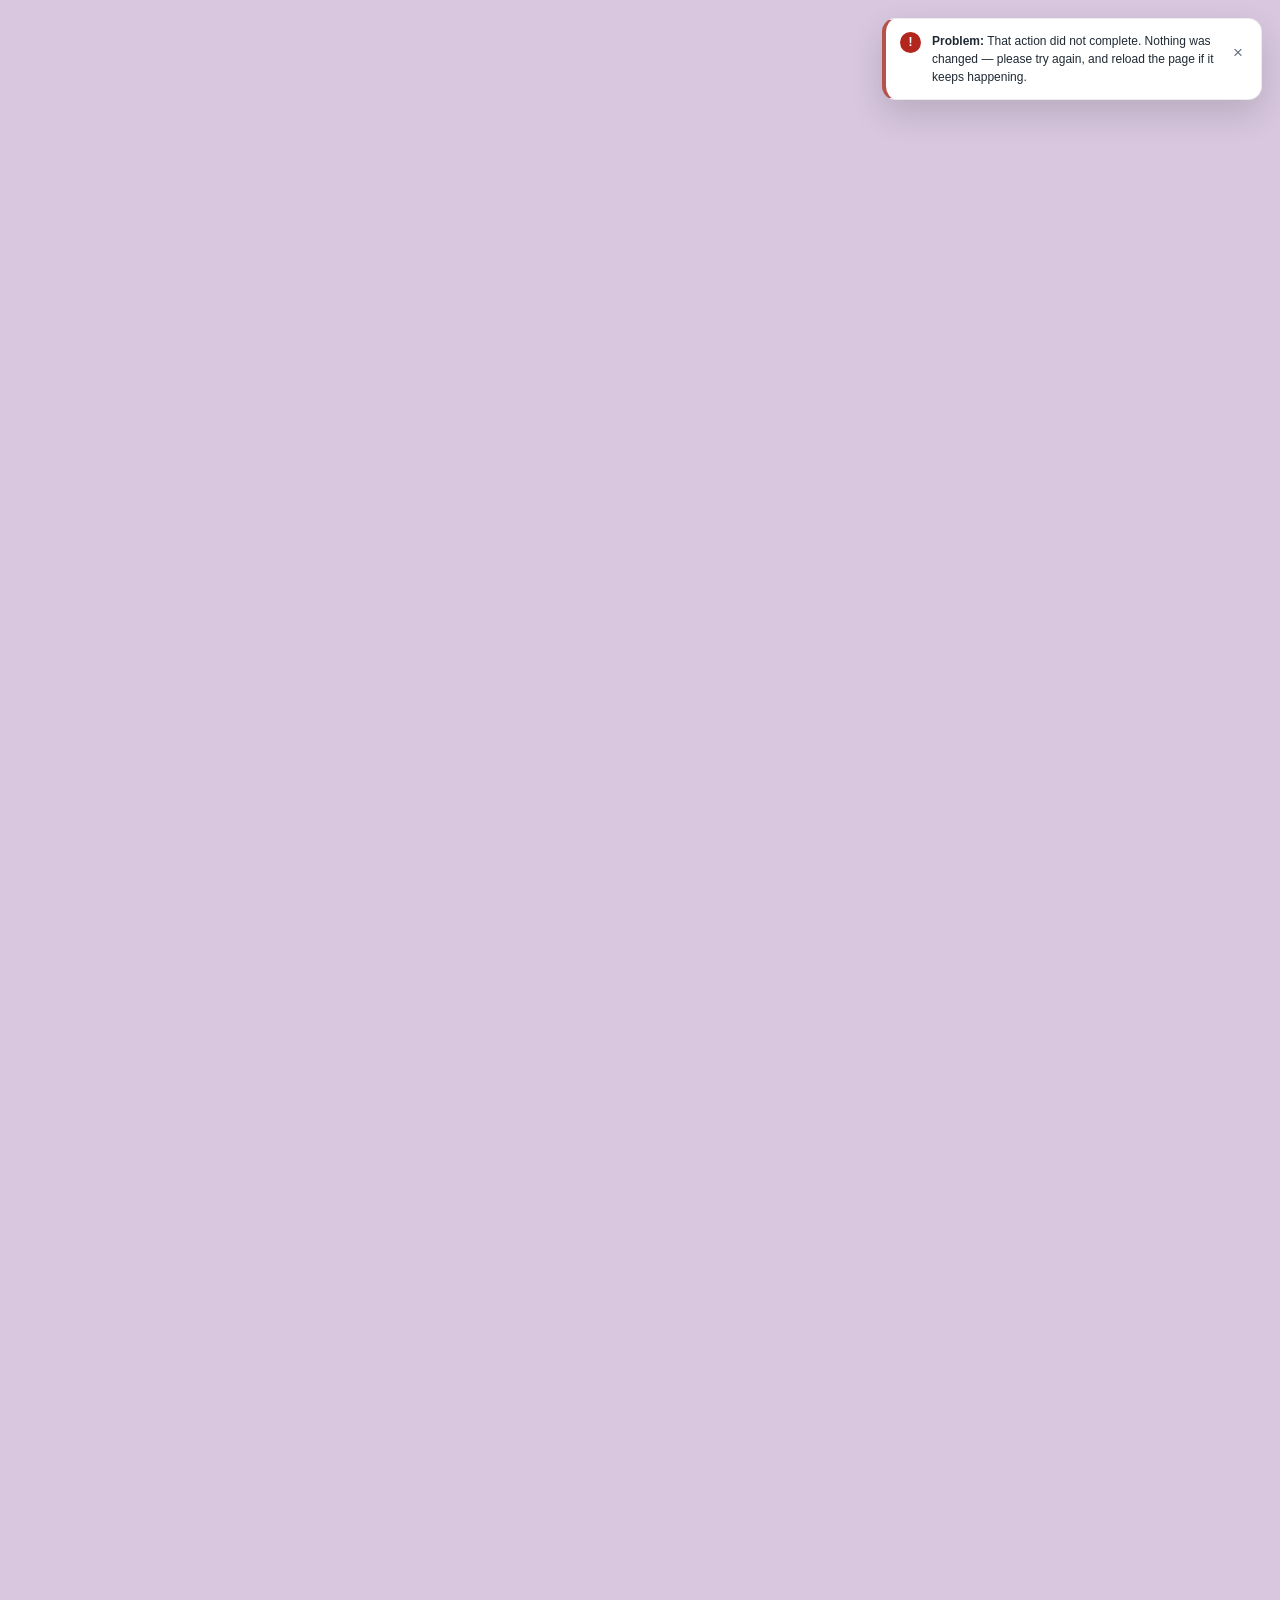
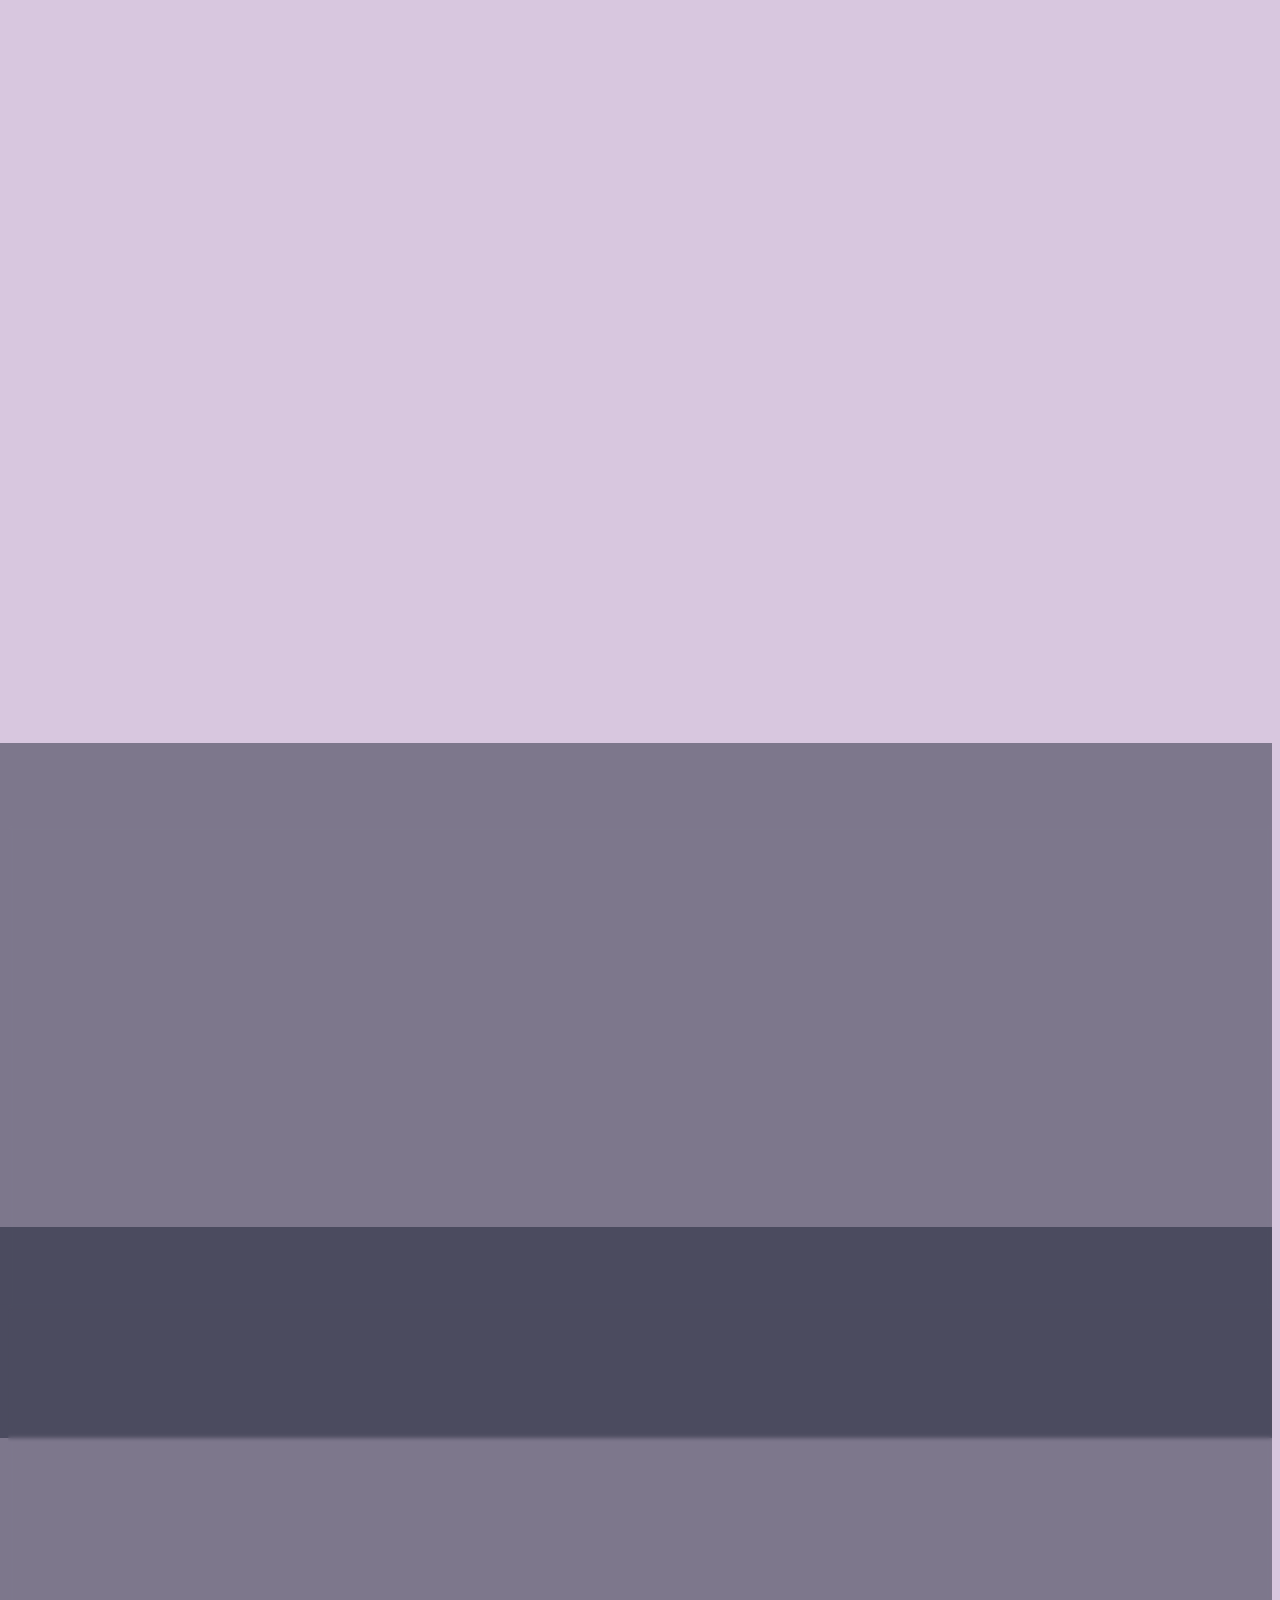
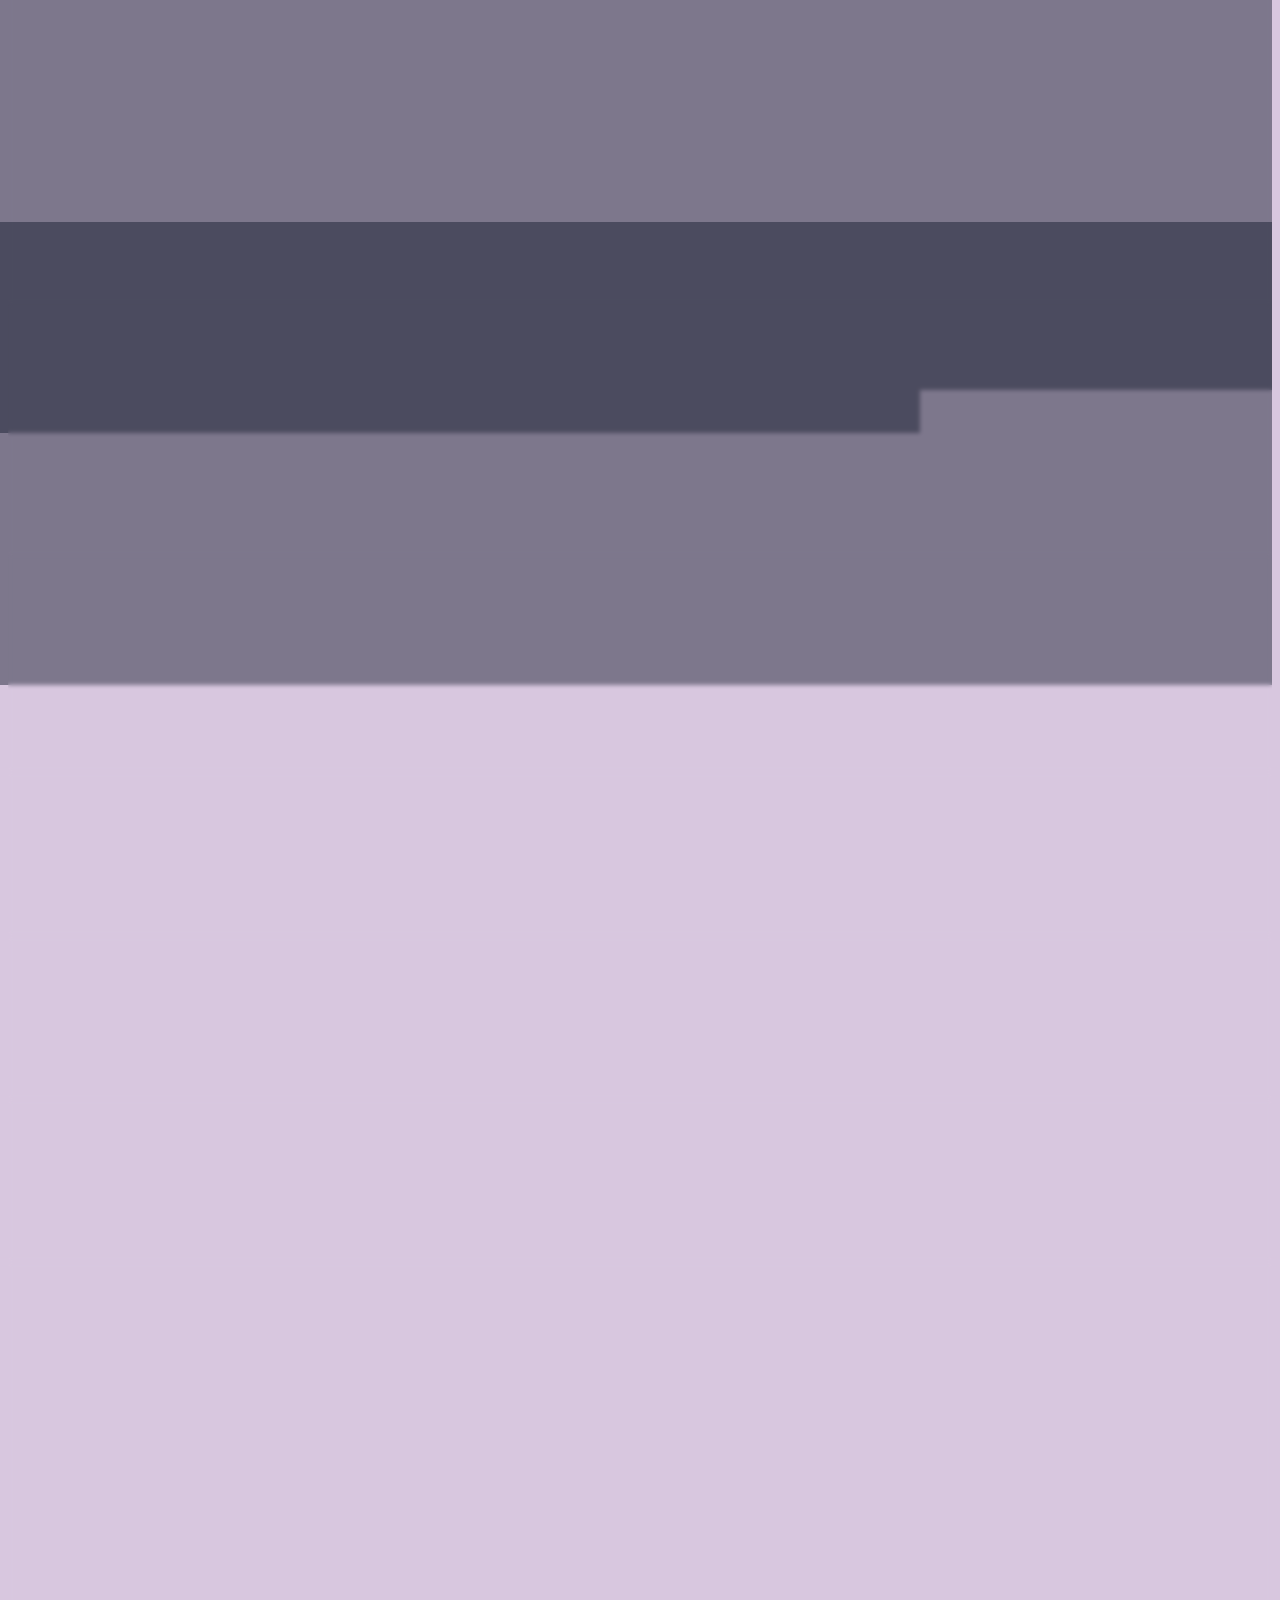
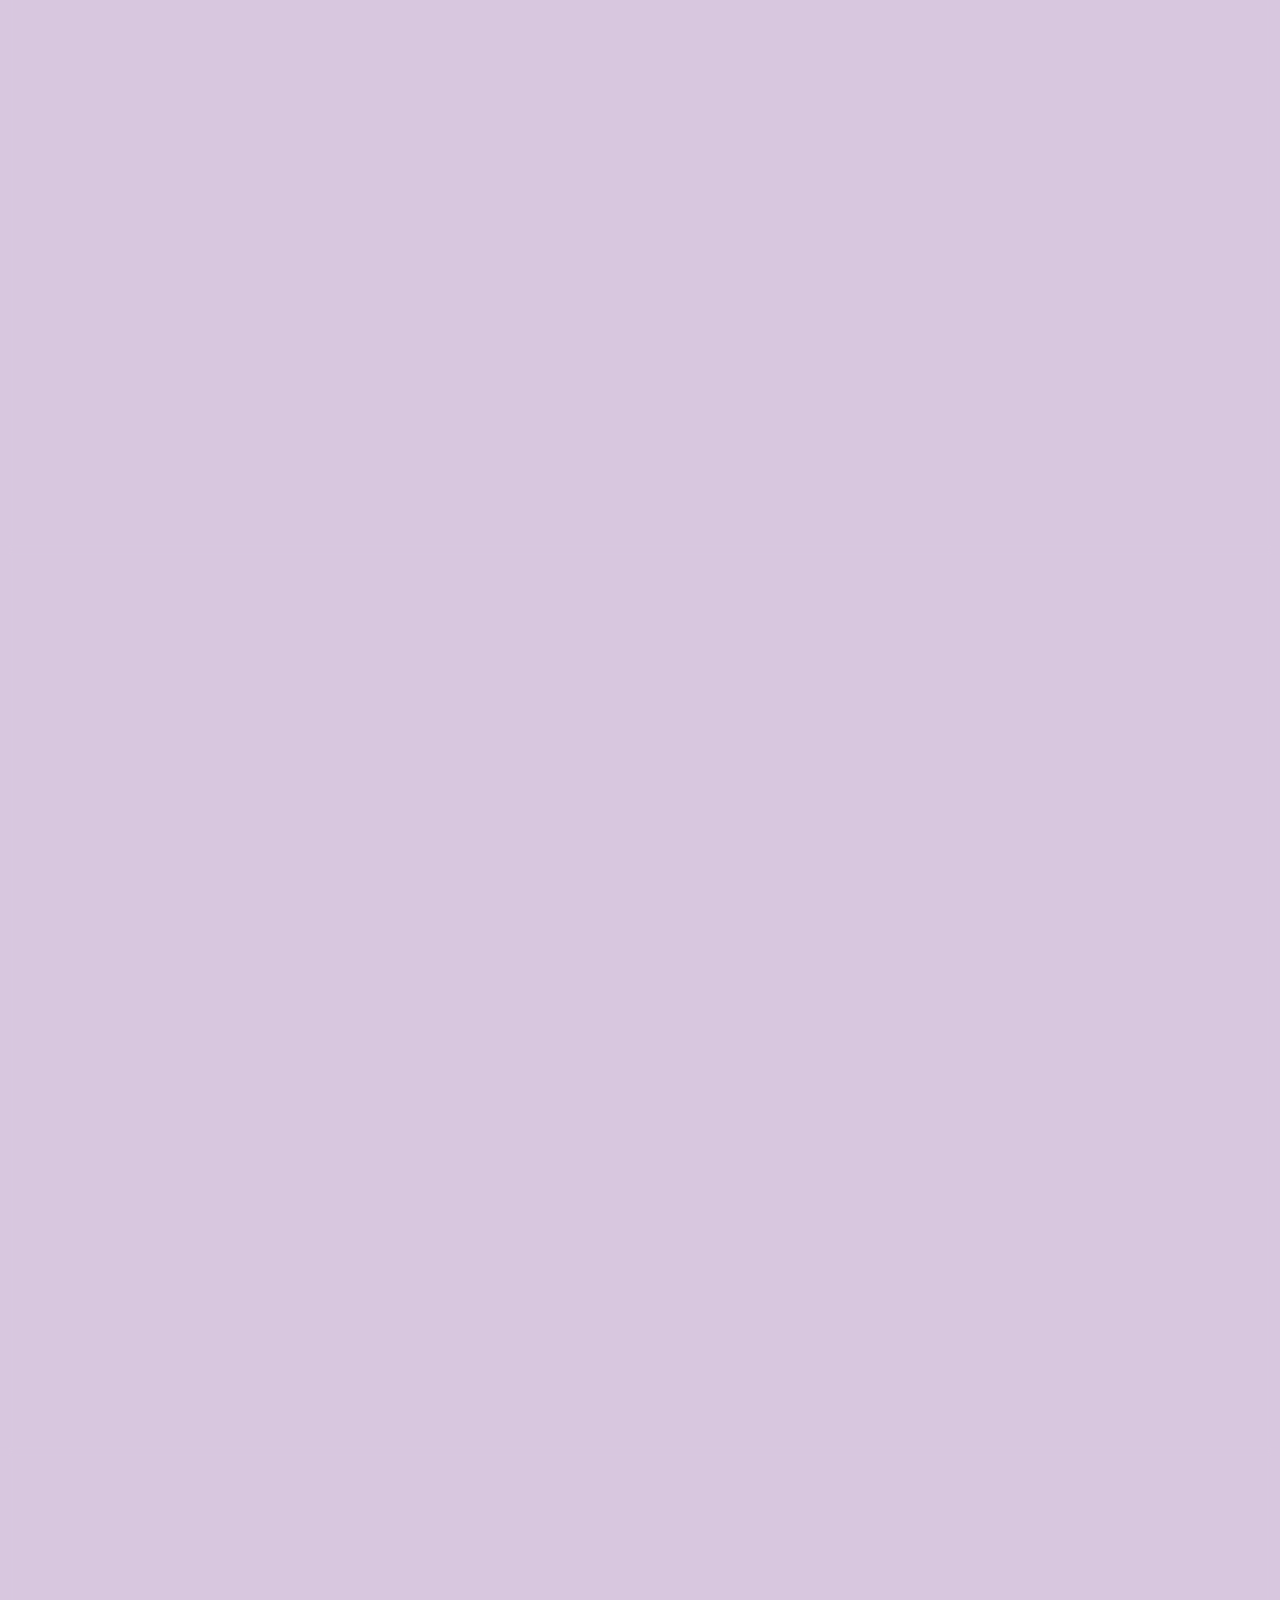
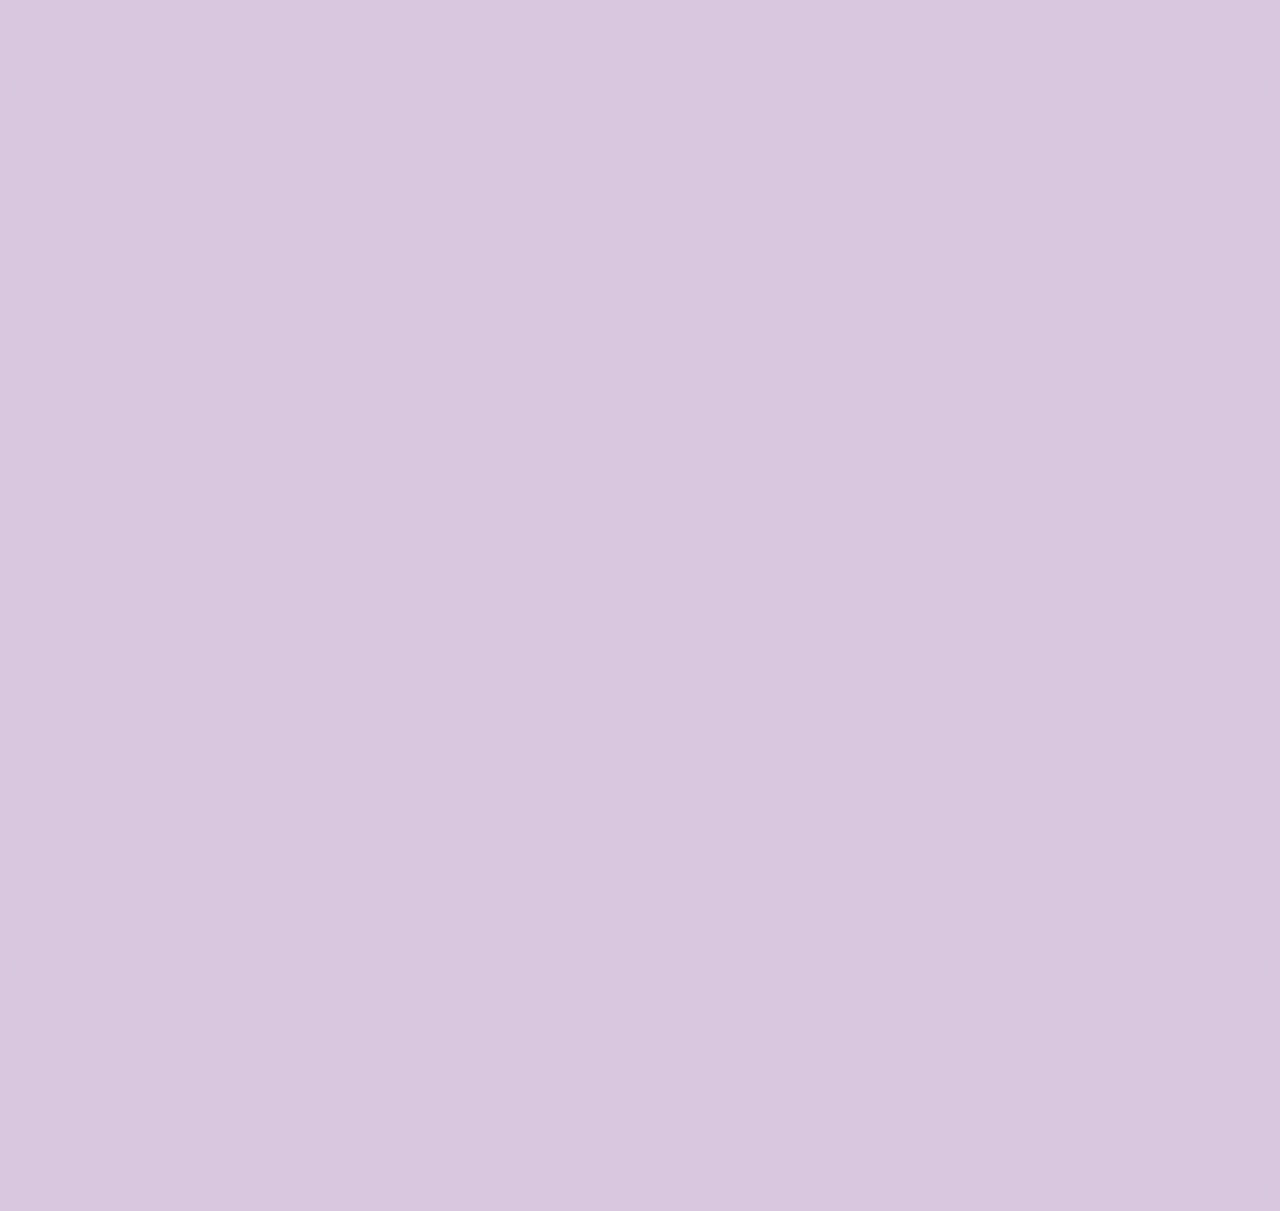
==== html/admin.html @ a7729c14 "Redesign admin dashboard with live monitoring; move Supabase to real tables - Admin dashboard: hero," ====
<!DOCTYPE html>
<html lang="en">
<head>
    <meta charset="utf-8" />
    <meta name="viewport" content="width=device-width,initial-scale=1" />
    <title>Online Examination</title>
    <link rel="stylesheet" href="../css/style.css">
    <link rel="stylesheet" href="../css/shared-ui.css?v=20261118-keep-search"><link rel="stylesheet" href="../css/responsive-shell.css?v=20261118-4"><link rel="stylesheet" href="../css/prompts.css?v=20261119-1"><link rel="stylesheet" href="../css/table-toolbar.css?v=20261118-4"><link rel="stylesheet" href="../css/profile-popup.css?v=20261118-3"><link rel="stylesheet" href="../css/profile-oversight.css?v=20261118-2">
    <link rel="stylesheet" href="../css/admin-modern.css?v=20261119-mon"><link rel="stylesheet" href="../css/coordinator-dashboard.css?v=20261119-admin"><link rel="stylesheet" href="../css/admin-dashboard.css?v=20261119-7">
    <link rel="stylesheet" href="../css/admin-workspaces.css">
    <link rel="stylesheet" href="../css/system-management.css?v=20260902-announcement-menu-right">
    <link rel="stylesheet" href="../css/curriculum-management.css?v=20260920-unified">
    <link rel="stylesheet" href="../css/role-dashboard.css">
    <link rel="stylesheet" href="../css/governance.css">
    <link rel="stylesheet" href="../css/management-menus.css">
    <script src="../js/storage.js"></script>
    <script src="../js/weekly-learning.js"></script>
    <script src="../js/demo-data.js"></script>
    <script src="../js/section-service.js"></script>
    <script src="../js/grading.js"></script>
    <script src="../js/student-profile.js"></script><script src="../js/role-profile.js?v=20261118-overview-2"></script>
    <script src="../js/faculty-profile.js"></script>
    <script src="../js/audit-service.js"></script>
    <script src="../js/permission-service.js"></script>
    <script src="../js/approval-service.js"></script>
    <script src="../js/academic-workflow-service.js"></script>
    <script src="../js/admin-table-tools.js?v=20261118-export2"></script><script src="../js/admin-monitoring.js?v=20261119-7"></script><script src="../js/admin-dashboard.js?v=20261119-7"></script>
<script src="../js/auth.js"></script>
    <script src="../js/ui.js?v=20261118-rail"></script>
    <script src="../js/system-management.js"></script>
    <script src="../js/admin-workspaces.js"></script>
    <script src="../js/admin-governance.js"></script>
</head>

<body data-role="admin">
  <!-- TOP BAR -->
  <div class="topbar">
    <div class="topbar-left">
      <img src="../assets/logo.PNG" alt="NEU Logo" class="logo" />
      <div class="page-title" id="pageTitle">NEW ERA UNIVERSITY</div>
    </div>
    <div class="topbar-right" id="topbarRight"></div>
  </div>

  <div id="dashboardSection" class="panel ad-page">
    <header class="dashboard-overview-head cd-hero ad-hero" id="adminHero">
      <div><p class="dashboard-eyebrow" id="adminHeroDate">Administration</p><h2>Welcome back, Administrator</h2><p id="adminHeroCopy">Accounts, academic periods and system health in one place.</p></div>
      <div class="cd-hero-stats" id="adminHeroStats"></div>
    </header>
    <div class="cd-layout ad-layout">
      <div class="cd-main">
        <section class="cd-card dashboard-monitoring ad-monitor" aria-labelledby="monitoringTitle">
          <header class="cd-card-head"><div><h2 id="monitoringTitle">Live monitoring</h2><p>Render server, Supabase and this site · updates every 2 s · <span class="ad-updated">Updated <b id="statusChecked">—</b></span></p><span id="siteStatusSummary" class="sr-only" aria-live="polite"></span></div><div class="monitoring-actions"><span class="monitoring-live" id="monitoringState"><i aria-hidden="true"></i><span>Live</span></span><button type="button" class="monitor-control start" id="monitorStart" onclick="startMonitoring()" title="Start monitoring"><span aria-hidden="true">▶</span> Start</button><button type="button" class="monitor-control restart" id="monitorRestart" onclick="restartMonitoring()" title="Restart monitoring"><span aria-hidden="true">↻</span> Restart</button><button type="button" class="monitor-control stop" id="monitorStop" onclick="stopMonitoring()" title="Stop monitoring"><span aria-hidden="true">■</span> Stop</button></div></header>
          <div class="monitoring-grid ad-services">
          <article class="monitor-card ad-service server-card" id="serverCard" data-tone="ok">
            <div class="ad-service-top"><span class="ad-service-icon" aria-hidden="true"><svg viewBox="0 0 24 24"><path d="M4 4h16a1 1 0 0 1 1 1v5a1 1 0 0 1-1 1H4a1 1 0 0 1-1-1V5a1 1 0 0 1 1-1Zm1 2v3h14V6H5Zm-1 7h16a1 1 0 0 1 1 1v5a1 1 0 0 1-1 1H4a1 1 0 0 1-1-1v-5a1 1 0 0 1 1-1Zm1 2v3h14v-3H5Zm2-7.5h2v1H7v-1Zm0 9h2v1H7v-1Z"/></svg></span><span class="ad-service-name">Render server</span><i class="ad-dot" aria-hidden="true"></i></div>
            <strong class="ad-service-value" id="metricServer">—</strong>
            <p class="monitor-where" id="serverWhere">Connecting…</p>
            <div class="monitor-chart server-chart" aria-hidden="true"><svg viewBox="0 0 300 80" preserveAspectRatio="none" id="serverChart"><path id="serverArea" d=""/><path id="serverLine" d=""/></svg></div>
            <footer><span id="serverMemory">—</span><span id="serverUptime">—</span></footer>
          </article>
          <article class="monitor-card ad-service supabase-card" id="supabaseCard" data-tone="ok">
            <div class="ad-service-top"><span class="ad-service-icon" aria-hidden="true"><svg viewBox="0 0 24 24"><path d="M12 3c4.4 0 8 1.3 8 3s-3.6 3-8 3-8-1.3-8-3 3.6-3 8-3ZM4 9.3c1.8 1.2 4.8 1.7 8 1.7s6.2-.5 8-1.7V13c0 1.7-3.6 3-8 3s-8-1.3-8-3V9.3Zm0 7c1.8 1.2 4.8 1.7 8 1.7s6.2-.5 8-1.7V18c0 1.7-3.6 3-8 3s-8-1.3-8-3v-1.7Z"/></svg></span><span class="ad-service-name">Supabase</span><i class="ad-dot" aria-hidden="true"></i></div>
            <strong class="ad-service-value" id="metricSupabase">—</strong>
            <p class="monitor-where" id="supabaseWhere">Connecting…</p>
            <div class="monitor-chart supabase-chart" aria-hidden="true"><svg viewBox="0 0 300 80" preserveAspectRatio="none" id="supabaseChart"><path id="supabaseArea" d=""/><path id="supabaseLine" d=""/></svg></div>
            <footer><span id="supabaseSync">—</span><span id="supabaseQueue">—</span></footer>
          </article>
          <article class="monitor-card ad-service site-card" id="siteCard" data-tone="ok">
            <div class="ad-service-top"><span class="ad-service-icon" aria-hidden="true"><svg viewBox="0 0 24 24"><path d="M12 18.5 15 15a4.2 4.2 0 0 0-6 0l3 3.5Zm-6-7 1.8 1.8a6 6 0 0 1 8.4 0l1.8-1.8a8.5 8.5 0 0 0-12 0ZM2.5 8l1.8 1.8a11 11 0 0 1 15.4 0L21.5 8a13.5 13.5 0 0 0-19 0Z"/></svg></span><span class="ad-service-name">Site</span><i class="ad-dot" aria-hidden="true"></i></div>
            <strong class="ad-service-value" id="metricSite">—</strong>
            <p class="monitor-where" id="siteWhere">Connecting…</p>
            <div class="monitor-chart site-chart" aria-hidden="true"><svg viewBox="0 0 300 80" preserveAspectRatio="none" id="siteChart"><path id="siteArea" d=""/><path id="siteLine" d=""/></svg></div>
            <footer><span id="siteTraffic">—</span><span id="siteErrors">—</span></footer>
          </article>
          </div>
        </section>
        <div class="ad-charts" id="adminCharts"></div>
        <section class="cd-card ad-nav" aria-labelledby="adminNavTitle">
          <header class="cd-card-head"><div><h2 id="adminNavTitle">Quick navigation</h2><p>Open any administration workspace</p></div></header>
        <div class="dashboard-card-toolbar">
          <div class="dashboard-view-switch" role="group" aria-label="Dashboard card view">
            <button type="button" class="dashboard-view-btn active" data-view="grid" onclick="setDashboardView('grid')" aria-label="Grid view" title="Grid view" aria-pressed="true"><svg viewBox="0 0 24 24" aria-hidden="true"><path d="M4 4h6v6H4V4Zm10 0h6v6h-6V4ZM4 14h6v6H4v-6Zm10 0h6v6h-6v-6Z"/></svg></button>
            <button type="button" class="dashboard-view-btn" data-view="list" onclick="setDashboardView('list')" aria-label="List view" title="List view" aria-pressed="false"><svg viewBox="0 0 24 24" aria-hidden="true"><path d="M4 5h3v3H4V5Zm5 0h11v3H9V5ZM4 10.5h3v3H4v-3Zm5 0h11v3H9v-3ZM4 16h3v3H4v-3Zm5 0h11v3H9v-3Z"/></svg></button>
          </div>
        </div>
        <div class="card-grid">
          <div class="dashboard-card-separator" role="separator" aria-label="School management" style="order:20"><span>School management</span></div>
          <div class="card blue admin-dashboard-link" role="link" tabindex="0" onclick="openAdminCard(event,'facultySection')" onkeydown="activateAdminCard(event,'facultySection')" aria-label="Open Faculty Management" style="order:22">
            <div class="card-top"><div class="card-icon">👤</div><div class="card-count" id="countFaculty">0</div></div>
            <div class="card-bottom blue"><div class="card-copy"><div class="card-label">Faculty</div><div class="card-note">Accounts and teaching records</div></div><button class="plus-circle" onclick="event.stopPropagation();openFacultyModal()" aria-label="Add faculty" title="Add faculty">＋</button></div>
          </div>
          <div class="card beige admin-dashboard-link" role="link" tabindex="0" onclick="openAdminCard(event,'studentSection')" onkeydown="activateAdminCard(event,'studentSection')" aria-label="Open Student Management" style="order:23">
            <div class="card-top"><div class="card-icon">👥</div><div class="card-count" id="countStudents">0</div></div>
            <div class="card-bottom beige"><div class="card-copy"><div class="card-label">Students</div><div class="card-note">Profiles and enrollments</div></div><button class="plus-circle" onclick="event.stopPropagation();openStudentModal()" aria-label="Add student" title="Add student">＋</button></div>
          </div>
          <div class="card green admin-dashboard-link" hidden aria-hidden="true" data-archived="true" onclick="openAdminCard(event,'subjectSection')">
            <div class="card-top"><div class="card-icon">📚</div><div class="card-count" id="countSubjects">0</div></div>
            <div class="card-bottom green"><div class="card-copy"><div class="card-label">Subjects</div><div class="card-note">Course catalog and offerings</div></div><button class="plus-circle" onclick="event.stopPropagation();openModal('subjectModal')" aria-label="Add subject" title="Add subject">＋</button></div>
          </div>
          <div class="dashboard-card-separator" role="separator" aria-label="System settings" style="order:10"><span>System settings</span></div>
          <div class="card orange admin-dashboard-link" role="link" tabindex="0" onclick="openAdminCard(event,'auditSection')" onkeydown="activateAdminCard(event,'auditSection')" aria-label="Open Audit Log" style="order:14">
            <div class="card-top"><div class="card-icon">◷</div><div class="card-count" id="countAudit">0</div></div>
            <div class="card-bottom orange"><div class="card-copy"><div class="card-label">Audit events</div><div class="card-note">Changes and sign-in history</div></div><span class="card-arrow" aria-hidden="true">→</span></div>
          </div>
          <div class="card green admin-dashboard-link" role="link" tabindex="0" onclick="openAdminCard(event,'systemSection')" onkeydown="activateAdminCard(event,'systemSection')" aria-label="Open System Management" style="order:11">
            <div class="card-top"><div class="card-icon">&#9881;</div><div class="card-count">6</div></div>
            <div class="card-bottom green"><div class="card-copy"><div class="card-label">System management</div><div class="card-note">Announcements, access, and data tools</div></div><span class="card-arrow" aria-hidden="true">&#8594;</span></div>
          </div>
          <div class="card blue admin-dashboard-link" role="link" tabindex="0" onclick="openAdminCard(event,'loadPolicySection')" onkeydown="activateAdminCard(event,'loadPolicySection')" aria-label="Open Subject Management" style="order:21">
            <div class="card-top"><div class="card-icon">&#9636;</div><div class="card-count">5</div></div>
            <div class="card-bottom blue"><div class="card-copy"><div class="card-label">Subject management</div><div class="card-note">Curricula, subjects, units, and load limits</div></div><span class="card-arrow" aria-hidden="true">&#8594;</span></div>
          </div>
          <div class="card beige admin-dashboard-link" role="link" tabindex="0" onclick="openAdminCard(event,'academicPeriodsSection')" onkeydown="activateAdminCard(event,'academicPeriodsSection')" aria-label="Open Academic Periods" style="order:12">
            <div class="card-top"><div class="card-icon" aria-hidden="true">▤</div><div class="card-count" id="countAcademicPeriods">—</div></div>
            <div class="card-bottom beige"><div class="card-copy"><div class="card-label">Academic periods</div><div class="card-note">Terms, status, and rollover</div></div><span class="card-arrow" aria-hidden="true">→</span></div>
          </div>
          <div class="card blue admin-dashboard-link" role="link" tabindex="0" onclick="openAdminCard(event,'governanceSection')" onkeydown="activateAdminCard(event,'governanceSection')" aria-label="Open Accounts, Roles and Permissions" style="order:13">
            <div class="card-top"><div class="card-icon" aria-hidden="true">&#9881;</div><div class="card-count" id="countGovernanceAccounts">0</div></div>
            <div class="card-bottom blue"><div class="card-copy"><div class="card-label">Accounts &amp; permissions</div><div class="card-note">Create accounts, assign roles, and control capabilities</div></div><span class="card-arrow" aria-hidden="true">&#8594;</span></div>
          </div>
          <div class="card orange admin-dashboard-link" role="link" tabindex="0" onclick="openAdminCard(event,'accountLifecycleSection')" onkeydown="activateAdminCard(event,'accountLifecycleSection')" aria-label="Open Account Lifecycle" style="order:24">
            <div class="card-top"><div class="card-icon" aria-hidden="true">♙</div><div class="card-count" id="countLifecycleAccounts">0</div></div>
            <div class="card-bottom orange"><div class="card-copy"><div class="card-label">Account lifecycle</div><div class="card-note">Account status and history</div></div><span class="card-arrow" aria-hidden="true">→</span></div>
          </div>
        </div>
        </section>
      </div>
      <aside class="cd-side">
        <section class="cd-card" id="adminPeriodCard"></section>
        <section class="cd-card" id="adminActivityCard"></section>
      </aside>
    </div>
  </div>

  <div id="facultySection" class="panel">
    <div class="management-page-head"><h3>Faculty accounts</h3><p>Right-click a Faculty row to manage identity, account access, or lifecycle status. Teaching loads are managed by the Faculty Coordinator.</p></div>
    <div class="management-table-shell">
    <div class="action-box">
      <button class="icon-action" onclick="openFacultyModal()" aria-label="Add faculty" title="Add faculty"><span aria-hidden="true">＋</span><span class="sr-only">Add faculty</span></button>
      <label class="icon-action upload-action" aria-label="Import faculty CSV" title="Import faculty CSV"><span aria-hidden="true">⇧</span><span class="sr-only">Import faculty CSV</span><input type="file" accept=".csv" onchange="handleCSV('faculty', this)"></label>
      <button class="icon-action export-action" onclick="exportTableCsv('facultyTable','faculty.csv')" aria-label="Export faculty CSV" title="Export faculty CSV"><span aria-hidden="true">⇩</span><span class="sr-only">Export faculty CSV</span></button>
    </div>
    <div class="table-scroll">
      <table id="facultyTable"></table>
    </div>
    </div>
  </div>

  <div id="studentSection" class="panel">
    <div class="management-page-head"><h3>Students</h3><p>Manage student identities, profiles, and section membership.</p></div>
    <div class="management-table-shell">
    <div class="action-box">
      <button class="icon-action" onclick="openStudentModal()" aria-label="Add student" title="Add student"><span aria-hidden="true">＋</span><span class="sr-only">Add student</span></button>
      <label class="icon-action upload-action" aria-label="Import students CSV" title="Import students CSV"><span aria-hidden="true">⇧</span><span class="sr-only">Import students CSV</span><input type="file" accept=".csv" onchange="handleCSV('students', this)"></label>
      <button class="icon-action export-action" onclick="exportTableCsv('studentTable','students.csv')" aria-label="Export students CSV" title="Export students CSV"><span aria-hidden="true">⇩</span><span class="sr-only">Export students CSV</span></button>
    </div>
    <div class="table-scroll">
      <table id="studentTable"></table>
    </div>
    </div>
  </div>

  <div id="sectionSection" class="panel" hidden aria-hidden="true" data-archived="true">
    <div class="section-management-head">
      <div><h3>Sections</h3><p class="panel-help">Create sections and manage the subjects available to their students.</p></div>
    </div>
    <div class="management-table-shell"><div class="table-corner-actions"><button class="corner-icon-btn" onclick="openSectionModal()" aria-label="Add section" title="Add section"><svg viewBox="0 0 24 24" aria-hidden="true"><path d="M11 5h2v6h6v2h-6v6h-2v-6H5v-2h6V5Z"/></svg></button><button class="corner-icon-btn export-action" onclick="exportTableCsv('sectionTable','sections.csv')" aria-label="Export sections CSV" title="Export sections CSV"><span aria-hidden="true">⇩</span></button></div><div class="table-scroll"><table id="sectionTable"></table></div></div>
  </div>

  <!-- Archived legacy catalog. The unified curriculum workspace in loadPolicySection
       is now the only visible Subject Management page. -->
  <div id="subjectSection" class="panel" hidden aria-hidden="true" data-archived="true">
    <div class="management-page-head"><h3>Subjects</h3><p>Manage subject codes, names, and academic offerings.</p></div>
    <div class="management-table-shell">
    <div class="action-box">
      <button class="icon-action" onclick="openModal('subjectModal')" aria-label="Add subject" title="Add subject"><span aria-hidden="true">＋</span><span class="sr-only">Add subject</span></button>
      <label class="icon-action upload-action" aria-label="Import subjects CSV" title="Import subjects CSV"><span aria-hidden="true">⇧</span><span class="sr-only">Import subjects CSV</span><input type="file" accept=".csv" onchange="handleCSV('subjects', this)"></label>
      <button class="icon-action export-action" onclick="exportTableCsv('subjectTable','subjects.csv')" aria-label="Export subjects CSV" title="Export subjects CSV"><span aria-hidden="true">⇩</span><span class="sr-only">Export subjects CSV</span></button>
    </div>
    <div class="table-scroll">
      <table id="subjectTable"></table>
    </div>
    </div>
  </div>

  <div id="auditSection" class="panel">
    <h3>Application Audit Log</h3>
    <p class="panel-help">Search and filter authentication, access, lifecycle, permissions, academic, approval, enrollment, load, examination, and maintenance activity.</p>
    <div class="audit-filter-grid" aria-label="Audit log filters">
      <label>From date<input id="auditFrom" type="date" onchange="renderAuditLog()"></label>
      <label>To date<input id="auditTo" type="date" onchange="renderAuditLog()"></label>
      <label>Actor<select id="auditActor" onchange="renderAuditLog()"><option value="">All actors</option></select></label>
      <label>Role<select id="auditRole" onchange="renderAuditLog()"><option value="">All roles</option><option value="admin">Admin</option><option value="dean">Dean</option><option value="coordinator">Faculty Coordinator</option><option value="faculty">Professor</option><option value="student">Student</option><option value="system">System</option></select></label>
      <label>Category<select id="auditCategory" onchange="renderAuditLog()"><option value="">All categories</option></select></label>
      <label>Action<select id="auditAction" onchange="renderAuditLog()"><option value="">All actions</option></select></label>
      <label>Target type<select id="auditTargetType" onchange="renderAuditLog()"><option value="">All target types</option></select></label>
      <label>Target ID<input id="auditTargetId" type="search" placeholder="Search target ID" oninput="renderAuditLog()"></label>
      <label>Result<select id="auditResult" onchange="renderAuditLog()"><option value="">All results</option><option value="success">Success</option><option value="denied">Denied</option><option value="failed">Failed</option></select></label>
      <button type="button" class="audit-reset" onclick="resetAuditFilters()">Reset filters</button>
    </div>
    <p id="auditFilterSummary" class="panel-help" aria-live="polite"></p>
    <h3 class="audit-events-title">Recorded activity</h3><div class="management-table-shell audit-table-shell"><div class="table-corner-actions" id="auditTableTools"><button class="corner-icon-btn export-action" onclick="exportTableCsv('auditTable','audit-log.csv')" aria-label="Export filtered audit log CSV" title="Export filtered audit log CSV"><span aria-hidden="true">⇩</span></button></div><div class="table-scroll"><table id="auditTable"></table></div></div>
  </div>

  <div id="systemSection" class="panel">
    <div id="systemManagementRoot"></div>
  </div>

  <div id="academicPeriodsSection" class="panel"><div id="academicPeriodsRoot"></div></div>
  <div id="accountLifecycleSection" class="panel">
    <header class="management-page-head"><h3>Account lifecycle</h3><p>Review account access and status independently from faculty and student profiles.</p></header>
    <div id="accountLifecycleRoot"></div>
  </div>
  <div id="governanceSection" class="panel">
    <header class="management-page-head"><h3>Accounts, roles, and permissions</h3><p>Create identities, assign roles, and manage role capabilities from one workspace.</p></header>
    <nav class="governance-tabs" role="tablist" aria-label="Account and permission management">
      <button type="button" class="governance-tab active" role="tab" aria-selected="true" aria-controls="accountManagementPane" onclick="AdminGovernance.show('accounts')">Accounts &amp; Roles</button>
      <button type="button" class="governance-tab" role="tab" aria-selected="false" aria-controls="rolePermissionsPane" onclick="AdminGovernance.show('permissions')">Roles &amp; Permissions</button>
    </nav>
    <div id="accountManagementPane" class="governance-pane" role="tabpanel"><div id="accountManagementRoot"></div></div>
    <div id="rolePermissionsPane" class="governance-pane" role="tabpanel" hidden><div id="rolePermissionsRoot"></div></div>
  </div>

  <div id="loadPolicySection" class="panel">
    <div id="loadPolicyRoot"></div>
  </div>

  <!-- Modals -->
  <div id="facultyModal" class="modal-bg">
    <div class="modal">
      <h3>Add Faculty</h3>
      <label class="student-form-field" for="fID"><span>Faculty ID preview</span><input id="fID" readonly aria-readonly="true"></label>
      <label class="student-form-field" for="fLast"><span>Last name</span><input id="fLast" placeholder="Last Name"></label>
      <label class="student-form-field" for="fFirst"><span>First name</span><input id="fFirst" placeholder="First Name"></label>
      <label class="student-form-field" for="fMiddle"><span>Middle initial <small>(if applicable)</small></span><input id="fMiddle" maxlength="1" placeholder="e.g. M"></label>
      <button onclick="saveItem('faculty')">Save</button>
      <button class="cancel" onclick="closeModal('facultyModal')">Cancel</button>
    </div>
  </div>

  <div id="studentModal" class="modal-bg">
    <div class="modal">
      <h3>Add Student</h3>
      <label class="student-form-field" for="sID"><span>Student ID preview</span><input id="sID" readonly aria-readonly="true"></label>
      <label class="student-form-field" for="sLast"><span>Last name</span><input id="sLast" placeholder="Last Name"></label>
      <label class="student-form-field" for="sFirst"><span>First name</span><input id="sFirst" placeholder="First Name"></label>
      <label class="student-form-field" for="sMiddle"><span>Middle initial <small>(if applicable)</small></span><input id="sMiddle" maxlength="1" placeholder="e.g. M"></label>
      <label class="student-form-field" for="sYear"><span>Year level</span><select id="sYear" onchange="updateStudentIdPreview()"><option value="1">1st Year</option><option value="2">2nd Year</option><option value="3">3rd Year</option><option value="4">4th Year</option></select></label>
      <small id="studentYearHelp">Sections are assigned separately for each enrolled subject.</small>
      <button onclick="saveItem('students')">Save</button>
      <button class="cancel" onclick="closeModal('studentModal')">Cancel</button>
    </div>
  </div>

  <div id="sectionModal" class="modal-bg"><div class="modal">
    <h3>Add Section</h3>
    <label for="sectionID">Unique section ID</label><input id="sectionID" placeholder="e.g. 3BSCS-1">
    <label for="sectionYear">Year level</label><select id="sectionYear"><option value="1">1st Year</option><option value="2">2nd Year</option><option value="3">3rd Year</option><option value="4">4th Year</option></select>
    <label for="sectionProgram">Curriculum</label><select id="sectionProgram"><option value="BSCS">BSCS</option><option value="BSIT">BSIT</option><option value="BSIS">BSIS</option><option value="BSGAMEDEV">BSEMC - Game Development</option><option value="BSANIMATION">BSEMC - Digital Animation</option></select>
    <label for="sectionName">Section</label><input id="sectionName" type="number" min="1" step="1" placeholder="e.g. 1">
    <label for="sectionCapacity">Student limit</label><input id="sectionCapacity" type="number" min="1" step="1" value="50" placeholder="e.g. 50">
    <button onclick="saveSection()">Save</button><button class="cancel" onclick="closeModal('sectionModal')">Cancel</button>
  </div></div>

  <div id="sectionSubjectsModal" class="modal-bg"><div class="modal">
    <h3 id="sectionSubjectsTitle">Assign subjects</h3><input id="sectionSubjectsID" type="hidden">
    <fieldset class="section-subject-picker"><legend>Subjects inherited by this section</legend><div id="sectionSubjects" class="section-subject-options"></div></fieldset>
    <button onclick="saveSectionSubjects()">Save assignments</button><button class="cancel" onclick="closeModal('sectionSubjectsModal')">Cancel</button>
  </div></div>

  <div id="subjectModal" class="modal-bg">
    <div class="modal">
      <h3>Add Subject</h3>
      <input id="subCode" placeholder="Subject Code">
      <input id="subName" placeholder="Subject Name">
      <button onclick="saveItem('subjects')">Save</button>
      <button class="cancel" onclick="closeModal('subjectModal')">Cancel</button>
    </div>
  </div>

  <!-- Student–Subject–Faculty Allotment Modal -->
  <div id="allotModal" class="modal-bg">
    <div class="modal">
      <h3>Assign Student to Subject</h3>
      <label>Student:</label>
      <select id="allotStudent"></select>
      <label>Subject:</label>
      <select id="allotSubject"></select>
      <label>Faculty:</label>
      <select id="allotFaculty"></select>
            <button onclick="saveAllotment()">Confirm</button>
      <button class="cancel" onclick="closeModal('allotModal')">Cancel</button>
    </div>
  </div>

  <!-- CSV Preview Modal -->
  <div id="csvPreviewModal" class="modal-bg">
    <div class="modal">
      <h3>Preview CSV Upload</h3>
      <div id="csvPreviewContent"></div>
      <button onclick="confirmUpload()">Confirm Upload</button>
      <button class="cancel" onclick="closeModal('csvPreviewModal')">Cancel</button>
    </div>
  </div>

  <div id="studentProfileModal" class="modal-bg student-profile-bg" role="dialog" aria-modal="true" aria-labelledby="studentProfileName">
    <div class="student-profile-page">
      <header class="student-profile-head">
        <div class="profile-hero-identity"><div class="profile-avatar" id="studentProfileAvatar" aria-hidden="true">ST</div><div><p class="profile-eyebrow">Student profile</p><h2 id="studentProfileName"></h2><p id="studentProfileMeta"></p></div></div>
        <button class="profile-close" onclick="closeModal('studentProfileModal')" aria-label="Close student profile" title="Close">×</button>
      </header>
      <nav class="profile-tabs" aria-label="Student profile sections">
        <button class="profile-tab active" data-profile-tab="overview" onclick="showStudentProfileTab('overview')">Overview</button>
        <button class="profile-tab" data-profile-tab="history" onclick="showStudentProfileTab('history')">History</button>
        <button class="profile-tab" data-profile-tab="grades" onclick="showStudentProfileTab('grades')">Grades</button>
        <button class="profile-tab" data-profile-tab="activity" onclick="showStudentProfileTab('activity')">Actions</button>
        <button class="profile-tab" data-profile-tab="login" onclick="showStudentProfileTab('login')">Login details</button>
      </nav>
      <main id="studentProfileContent"></main>
    </div>
  </div>

  <div id="studentEnrollmentModal" class="modal-bg student-profile-bg" role="dialog" aria-modal="true" aria-labelledby="studentEnrollmentName">
    <div class="student-profile-page student-enrollment-page">
      <header class="student-profile-head"><div class="profile-hero-identity"><div class="profile-avatar" id="studentEnrollmentAvatar" aria-hidden="true">ST</div><div><p class="profile-eyebrow">Student administration</p><h2 id="studentEnrollmentName"></h2><p id="studentEnrollmentMeta"></p></div></div><div class="student-enrollment-head-actions"><details class="student-command-menu"><summary aria-label="Student administrative actions" title="Student actions">&#8942;</summary><nav aria-label="Student administrative actions"><button type="button" onclick="editStudentFromCommand()"><span aria-hidden="true">&#9998;</span><span>Edit student</span></button><button type="button" onclick="openAcademicProfileFromEnrollment()"><span aria-hidden="true">&#128065;</span><span>View read-only profile</span></button><button type="button" onclick="document.querySelector('#studentEnrollmentModal .student-command-menu')?.removeAttribute('open');AdminWorkspaces.editAccountStatus(activeStudentEnrollmentStudent.id)"><span aria-hidden="true">&#9878;</span><span>Edit status</span></button></nav></details><button class="profile-close" onclick="closeModal('studentEnrollmentModal')" aria-label="Close student administration" title="Close">&times;</button></div></header>
      <nav class="profile-tabs student-command-tabs" aria-label="Student administration sections"><button class="profile-tab active" data-command-tab="subjects" onclick="showStudentCommandTab('subjects')">Subjects</button><button class="profile-tab" data-command-tab="overview" onclick="showStudentCommandTab('overview')">Overview</button><button class="profile-tab" data-command-tab="history" onclick="showStudentCommandTab('history')">History</button><button class="profile-tab" data-command-tab="grades" onclick="showStudentCommandTab('grades')">Grades</button><button class="profile-tab" data-command-tab="activity" onclick="showStudentCommandTab('activity')">Actions</button><button class="profile-tab" data-command-tab="login" onclick="showStudentCommandTab('login')">Login details</button></nav>
      <main id="studentEnrollmentContent"></main>
    </div>
  </div>

  <div id="studentSectionPickerModal" class="modal-bg" role="dialog" aria-modal="true" aria-labelledby="studentSectionPickerTitle">
    <div class="modal student-section-picker-modal">
      <button type="button" class="student-picker-close" onclick="closeStudentSectionPicker()" aria-label="Close section selection" title="Close">&times;</button>
      <p class="profile-eyebrow">Enroll subject</p>
      <h3 id="studentSectionPickerTitle">Select a section</h3>
      <p id="studentSectionPickerSubject" class="student-picker-subject"></p>
      <div id="studentSectionPickerOptions" class="student-section-options"></div>
      <div class="student-picker-actions"><button type="button" class="save-btn" id="saveStudentSection" onclick="applyStudentOffering()" disabled>Add subject</button><button type="button" class="cancel" onclick="closeStudentSectionPicker()">Cancel</button></div>
    </div>
  </div>

  <div id="facultyProfileModal" class="modal-bg student-profile-bg" role="dialog" aria-modal="true" aria-labelledby="facultyProfileName"><div class="student-profile-page">
    <header class="student-profile-head"><div class="profile-hero-identity"><div class="profile-avatar faculty-avatar" id="facultyProfileAvatar" aria-hidden="true">FA</div><div><p class="profile-eyebrow">Faculty profile</p><h2 id="facultyProfileName"></h2><p id="facultyProfileMeta"></p></div></div><button class="profile-close" onclick="closeModal('facultyProfileModal')" aria-label="Close faculty profile" title="Close">×</button></header>
    <nav class="profile-tabs" aria-label="Faculty profile sections"><button class="profile-tab active" data-faculty-tab="assignments" onclick="showFacultyProfileTab('assignments')">Assignments</button><button class="profile-tab" data-faculty-tab="overview" onclick="showFacultyProfileTab('overview')">Overview</button><button class="profile-tab" data-faculty-tab="performance" onclick="showFacultyProfileTab('performance')">Section performance</button><button class="profile-tab" data-faculty-tab="activity" onclick="showFacultyProfileTab('activity')">Actions</button><button class="profile-tab" data-faculty-tab="login" onclick="showFacultyProfileTab('login')">Login details</button></nav>
    <main id="facultyProfileContent"></main>
  </div></div>

  <div id="facultySectionPickerModal" class="modal-bg" role="dialog" aria-modal="true" aria-labelledby="facultySectionPickerTitle"><div class="modal student-section-picker-modal"><button type="button" class="student-picker-close" onclick="closeFacultySectionPicker()" aria-label="Close section selection" title="Close">&times;</button><p class="profile-eyebrow">Assign subject</p><h3 id="facultySectionPickerTitle">Select sections</h3><p id="facultySectionPickerSubject" class="student-picker-subject"></p><div id="facultySectionPickerOptions" class="student-section-options faculty-multi-section-options"></div><div class="student-picker-actions"><button type="button" class="save-btn" id="addFacultySubject" onclick="stageFacultySubject()" disabled>Add subject</button><button type="button" class="cancel" onclick="closeFacultySectionPicker()">Cancel</button></div></div></div>

<script>
  /* ===== Logic gate: admins only ===== */
  const session = requireRole('admin');
  // Run the same safe, versioned migration on direct Admin-page visits.
  if (session && typeof DemoData !== 'undefined') DemoData.install();
  if (!session) throw new Error('Not authorised — redirecting to login.');

  /* ===== Data stores ===== */
  const faculty = DB.read('faculty', []);
  const students = DB.read('students', []);
  const subjects = DB.read('subjects', []);
  const subjectAssignments = DB.read('subjectAssignments', []);
  const allotments = DB.read('allotments', []);
  const studentEnrollments = DB.read('studentEnrollments', []);
  const sections = SectionService.migrate(DB.read('sections', []), students);
  const sectionSubjects = DB.read('sectionSubjects', []);
  // Persist one-time migration of legacy free-text student section values.
  DB.write('sections', sections);
  DB.write('students', students);

  // Lookup map so deleteItem/editItem no longer resolve arrays with eval().
  // These arrays are only ever mutated in place, so the references stay valid.
  const STORE = { faculty, students, subjects, sections, subjectAssignments, allotments, studentEnrollments };

  // Returns false if any write failed, so callers do not report success
  // for a change that was never stored. DB.write reports the reason itself.
  function persistAll() {
    const results = [
      DB.write('faculty', faculty),
      DB.write('students', students),
      DB.write('subjects', subjects),
      DB.write('subjectAssignments', subjectAssignments),
      DB.write('allotments', allotments), DB.write('sections', sections),
      DB.write('sectionSubjects', sectionSubjects),
      DB.write('studentEnrollments', studentEnrollments)
    ];
    return results.every(Boolean);
  }

  /* ===== Referential integrity helpers =====
     localStorage has no foreign keys, so related records have to be cleaned
     up by hand. Without this, deleting a record left orphans behind forever. */

  function removeInPlace(arr, predicate) {
    for (let i = arr.length - 1; i >= 0; i--) {
      if (predicate(arr[i])) arr.splice(i, 1);
    }
  }

  // Deletes a login account so a removed person can no longer sign in.
  function removeUserAccount(username) {
    DB.write('users', DB.read('users', []).filter(u => u.username !== username));
  }

  // Creates or updates a login, following an ID change to its new username.
  function upsertUserAccount(oldId, newId, password, role) {
    let users = DB.read('users', []);
    if (oldId && oldId !== newId) {
      users = users.filter(u => u.username !== oldId);
    }
    const existing = users.find(u => u.username === newId);
    if (existing) {
      existing.password = password;
      existing.role = role;
    } else {
      users.push({ username: newId, password, role });
    }
    DB.write('users', users);
  }

  function syncFacultyPasswords() {
    const users=DB.read('users',[]), offers=SectionService.offerings(sectionSubjects);
    faculty.forEach(person=>{const offer=offers.find(item=>item.facultyId===person.id),section=offer?sections.find(item=>item.id===offer.sectionId):null,user=users.find(item=>item.username===person.id&&item.role==='faculty');if(user)user.password=person.last.toLowerCase().replace(/\s+/g,'')+(section?.yearLevel||SectionService.detailsFromId(offer?.sectionId).yearLevel||0);});
    DB.write('users',users);
  }

  // Removing exams must also remove their questions and submissions.
  function removeExamsWhere(predicate) {
    const exams = DB.read('exams', []);
    const doomedIds = exams.filter(predicate).map(e => e.id);
    if (doomedIds.length === 0) return;
    DB.write('exams', exams.filter(e => !predicate(e)));
    DB.write('questions', DB.read('questions', []).filter(q => !doomedIds.includes(q.examId)));
    DB.write('studentSubmissions',
      DB.read('studentSubmissions', []).filter(s => !doomedIds.includes(s.examId)));
  }

  let editIndex = null;
  let editType = null;

  /* ===== Modal helpers ===== */
  function openModal(id){document.querySelectorAll('.section-action-menu.open').forEach(menu=>{menu.classList.remove('open');menu.parentElement?.querySelector('.section-action-trigger')?.setAttribute('aria-expanded','false')});document.querySelectorAll('.student-command-menu[open]').forEach(menu=>menu.removeAttribute('open'));document.getElementById(id).style.display='flex';}
  function closeModal(id){ document.getElementById(id).style.display='none'; editIndex=null; editType=null; }

  function exportTableCsv(tableId,fileName){
    const table=document.getElementById(tableId); if(!table)return notify('That table is unavailable.','error');
    const actionIndex=[...table.querySelectorAll('tr:first-child th')].findIndex(cell=>cell.textContent.trim()==='Actions');
    const rows=[...table.querySelectorAll('tr:not(.table-group-row)')].filter(row=>!row.hidden).map(row=>[...row.cells].filter((cell,index)=>index!==actionIndex).map(cell=>`"${cell.textContent.trim().replace(/"/g,'""')}"`).join(','));
    if(rows.length<2)return notify('There are no visible records to export.','info');
    const blob=new Blob([rows.join('\r\n')],{type:'text/csv;charset=utf-8'}),url=URL.createObjectURL(blob),link=document.createElement('a');link.href=url;link.download=fileName;link.click();URL.revokeObjectURL(url);AuditLog.record('export','table',tableId,{fileName,records:rows.length-1});notify(`Exported ${rows.length-1} record(s).`,'success');
  }

  function studentYearFromRecord(student){if(Number(student?.yearLevel))return Number(student.yearLevel);const entry=Number(String(student?.id||'').slice(0,4));return entry?Math.min(4,Math.max(1,new Date().getFullYear()+1-entry)):1}
  function nextFacultyId(){const prefix=String(new Date().getFullYear()).slice(-2),used=new Set(faculty.map(person=>person.id));let sequence=Math.max(0,...faculty.map(person=>{const match=String(person.id).match(new RegExp(`^${prefix}-(\\d{5})-\\d{3}$`));return match?Number(match[1]):0}))+1,candidate;do{candidate=`${prefix}-${String(sequence).padStart(5,'0')}-${String(sequence%1000).padStart(3,'0')}`;sequence++}while(used.has(candidate));return candidate}
  function openFacultyModal(){editIndex=null;editType=null;document.getElementById('fID').value=nextFacultyId();document.getElementById('fLast').value='';document.getElementById('fFirst').value='';document.getElementById('fMiddle').value='';openModal('facultyModal')}
  function nextStudentId(yearLevel){const entryYear=new Date().getFullYear()+1-Number(yearLevel||1),prefix=`${entryYear}-`,next=Math.max(0,...students.filter(student=>String(student.id).startsWith(prefix)).map(student=>Number(String(student.id).slice(5))||0))+1;return `${prefix}${String(next).padStart(5,'0')}`}
  function updateStudentIdPreview(){if(editType==='students'&&editIndex!==null)return;document.getElementById('sID').value=nextStudentId(document.getElementById('sYear').value)}
  function openStudentModal(){editIndex=null;editType=null;document.getElementById('sLast').value='';document.getElementById('sFirst').value='';document.getElementById('sMiddle').value='';document.getElementById('sYear').value='1';updateStudentIdPreview();openModal('studentModal');}
  function openSectionModal(){ document.getElementById('sectionID').value=''; document.getElementById('sectionName').value=''; document.getElementById('sectionProgram').value='BSCS'; document.getElementById('sectionYear').value='1'; document.getElementById('sectionCapacity').value='50'; openModal('sectionModal'); }
  function saveSection(){
    const id=SectionService.normaliseId(document.getElementById('sectionID').value), sectionNumber=Number(document.getElementById('sectionName').value), name=String(sectionNumber), program=document.getElementById('sectionProgram').value, yearLevel=Number(document.getElementById('sectionYear').value),capacity=Number(document.getElementById('sectionCapacity').value);
    if(!id||!Number.isInteger(sectionNumber)||sectionNumber<1||!Number.isInteger(capacity)||capacity<1) return notify('Enter a unique section ID, valid section number, and student capacity.','error');
    if(sections.some((section,index)=>section.id===id&&index!==editIndex)) return notify(`Section ID "${id}" already exists.`,'error');
    const isEdit=editType==='sections'&&editIndex!==null, oldId=isEdit?sections[editIndex].id:null;
    if(isEdit){
      sections[editIndex]={id,name,sectionNumber,program,yearLevel,capacity};
      if(oldId!==id){
        students.forEach(student=>student.sections=(student.sections||[]).map(value=>value===oldId?id:value));
        sectionSubjects.forEach(item=>{if(item.sectionId===oldId)item.sectionId=id;});
        const exams=DB.read('exams',[]); exams.forEach(exam=>exam.sections=(exam.sections||[]).map(value=>value===oldId?id:value)); DB.write('exams',exams);
      }
    } else sections.push({id,name,sectionNumber,program,yearLevel,capacity});
    if(!persistAll())return; syncFacultyPasswords(); AuditLog.record(isEdit?'update':'create','section',id,{name,program,yearLevel,capacity}); closeModal('sectionModal'); loadAll(); notify(`Section ${id} ${isEdit?'updated':'added'}.`,'success');
  }
  function openSectionSubjects(index){
    const section=sections[index]; if(!section)return notify('That section no longer exists.','error');
    document.getElementById('sectionSubjectsID').value=section.id; document.getElementById('sectionSubjectsTitle').textContent=`Subjects for ${section.id}`;
    const existingRecord=sectionSubjects.find(item=>item.sectionId===section.id), assigned=new Map((existingRecord?.assignments||[]).map(item=>[item.subjectCode,item]));
    const curriculumSubjects=DB.read('curricula',[]).filter(item=>item.program===section.program&&Number(item.yearLevel)===Number(section.yearLevel)&&item.term==='first'&&item.status!=='archived'&&item.removed!==true).sort((a,b)=>(Number(a.order??9999)-Number(b.order??9999))||String(a.subjectCode).localeCompare(String(b.subjectCode)));
    document.getElementById('sectionSubjects').innerHTML=curriculumSubjects.length?curriculumSubjects.map(subject=>`<div class="section-offering-option"><label class="section-subject-option"><input type="checkbox" value="${subject.subjectCode}" checked disabled aria-disabled="true"><span><strong>${subject.subjectCode}</strong><small>${subject.subjectName}</small></span></label><select data-faculty-for="${subject.subjectCode}" aria-label="Professor for ${subject.subjectCode}"><option value="">Choose professor</option>${faculty.map(person=>`<option value="${person.id}"${assigned.get(subject.subjectCode)?.facultyId===person.id?' selected':''}>${person.last}, ${person.first}</option>`).join('')}</select></div>`).join(''):'<p class="profile-empty">No active first-semester subjects exist in Subject Management for this course and year.</p>'; openModal('sectionSubjectsModal');
  }

  function openAdminRowMenu(trigger,x,y){
    const menu=trigger.parentElement.querySelector('.section-action-menu');
    document.querySelectorAll('.section-action-menu.open').forEach(openMenu=>{
      openMenu.classList.remove('open');
      openMenu.parentElement.querySelector('.section-action-trigger')?.setAttribute('aria-expanded','false');
    });
    menu.classList.add('open');
    const rect=trigger.getBoundingClientRect();
    const preferredTop=Number.isFinite(y)?y+4:rect.bottom+6;
    const preferredLeft=Number.isFinite(x)?x+4:rect.right-190;
    menu.style.top=`${Math.max(12,Math.min(preferredTop,window.innerHeight-menu.offsetHeight-12))}px`;
    menu.style.left=`${Math.max(12,Math.min(preferredLeft,window.innerWidth-menu.offsetWidth-12))}px`;
    trigger.setAttribute('aria-expanded','true');
  }

  function toggleSectionActionMenu(event){
    event.preventDefault();
    event.stopPropagation();
    const trigger=event.currentTarget;
    const menu=trigger.parentElement.querySelector('.section-action-menu');
    if(menu.classList.contains('open')){
      menu.classList.remove('open');
      trigger.setAttribute('aria-expanded','false');
      return;
    }
    openAdminRowMenu(trigger);
  }

  function closeSectionActionMenu(event){
    event?.stopPropagation();
    const menu=event?.currentTarget?.closest('.section-action-menu');
    menu?.classList.remove('open');
    menu?.parentElement?.querySelector('.section-action-trigger')?.setAttribute('aria-expanded','false');
  }
  function saveSectionSubjects(){
    const sectionId=document.getElementById('sectionSubjectsID').value;
    const checked=Array.from(document.querySelectorAll('#sectionSubjects input[type="checkbox"]:checked'));
    const assignments=checked.map(input=>({id:`OFR-${sectionId}-${input.value}`,subjectCode:input.value,facultyId:document.querySelector(`[data-faculty-for="${input.value}"]`).value}));
    if(assignments.some(item=>!item.facultyId))return notify('Choose one professor for every selected subject.','error');
    removeInPlace(sectionSubjects,item=>item.sectionId===sectionId); if(assignments.length)sectionSubjects.push({sectionId,assignments});
    if(!persistAll())return; syncFacultyPasswords(); AuditLog.record('assign-offerings','section',sectionId,{assignments}); closeModal('sectionSubjectsModal'); loadAll(); notify(`Subject offerings for ${sectionId} updated.`,'success');
  }

  let activeStudentProfile=null,activeStudentEnrollmentStudent=null,adminEnrollmentEditId=null;
  let studentHistoryView={query:'',statuses:new Set(),group:'',sort:'submitted',descending:true,open:''};
  function professorForOffering(offering){const person=faculty.find(item=>item.id===offering?.facultyId);return person?`Prof. ${person.first} ${person.last}`:'No professor assigned'}
  function studentEnrollmentTableRows(student,profile){
    const canonical=studentEnrollments.filter(item=>item.studentId===student.id),legacy=allotments.filter(item=>item.studentId===student.id).map(item=>({subjectCode:item.subjectCode,sectionId:item.sectionId||(student.sections||[])[0],facultyId:item.facultyId})),records=canonical.length||legacy.length?[...canonical,...legacy]:profile.subjectRows.map(row=>({subjectCode:row.code,sectionId:(student.sections||[])[0]})),seen=new Set();return records.filter(item=>{const key=`${item.subjectCode}:${item.sectionId||''}`;if(seen.has(key))return false;seen.add(key);return true}).map(item=>{const row=profile.subjectRows.find(subject=>subject.code===item.subjectCode),offering=SectionService.offeringFor(item.sectionId,item.subjectCode,sectionSubjects),person=faculty.find(member=>member.id===(offering?.facultyId||item.facultyId)),professor=person?`Prof. ${person.first} ${person.last}`:(row?.professors?.length?row.professors.map(member=>`Prof. ${member.first} ${member.last}`).join(', '):'No professor assigned'),actions=item.id?`<div class="section-action-wrap admin-row-action"><button type="button" class="table-icon-btn section-action-trigger row-actions-trigger-hidden" tabindex="-1" aria-hidden="true" onclick="toggleSectionActionMenu(event)" aria-haspopup="menu" aria-expanded="false"></button><nav class="section-action-menu" role="menu"><button type="button" onclick="closeSectionActionMenu(event);beginAdminEnrollmentMove('${item.id}')"><span>Change section</span></button><button type="button" class="danger" onclick="closeSectionActionMenu(event);removeAdminEnrollment('${item.id}')"><span>Remove subject</span></button></nav></div>`:'';return `<tr tabindex="0"><td><strong>${item.subjectCode}</strong><br><small>${row?.name||subjects.find(subject=>subject.code===item.subjectCode)?.name||'Unknown subject'}</small></td><td>${item.sectionId||'—'}</td><td>${professor}${actions}</td></tr>`}).join('');
  }
  function legacyStudentEnrollmentManager(student,profile){
    const canonical=studentEnrollments.filter(item=>item.studentId===student.id),legacy=allotments.filter(item=>item.studentId===student.id),enrolledCodes=new Set((canonical.length||legacy.length?[...canonical,...legacy]:profile.subjectRows.map(row=>({subjectCode:row.code}))).map(item=>item.subjectCode)),available=SectionService.offerings(sectionSubjects).filter(offer=>!enrolledCodes.has(offer.subjectCode));
    return `<section class="student-enrollment-manager"><header><div><h3>Enrolled subjects</h3><p>Current subject, section, and assigned professor.</p></div></header><div class="table-scroll"><table class="student-enrolled-table"><thead><tr><th>Subject</th><th>Section</th><th>Professor</th></tr></thead><tbody>${studentEnrollmentTableRows(student,profile)||'<tr><td colspan="3">No enrolled subjects.</td></tr>'}</tbody></table></div><details class="available-subjects"><summary><span><strong>Available subjects</strong><small>${available.length} offering${available.length===1?'':'s'} available</small></span><span class="available-chevron" aria-hidden="true">⌄</span></summary><div class="available-subject-body"><div class="table-scroll"><table class="student-available-table"><thead><tr><th>Select</th><th>Subject</th><th>Section</th><th>Professor</th></tr></thead><tbody>${available.map(offer=>{const subject=subjects.find(item=>item.code===offer.subjectCode);return `<tr role="button" tabindex="0" onclick="selectStudentOffering(this)" onkeydown="if(event.key==='Enter'||event.key===' '){event.preventDefault();selectStudentOffering(this)}"><td><input type="radio" name="studentOffering" value="${offer.id}" data-subject="${offer.subjectCode}" data-section="${offer.sectionId}" aria-label="Select ${offer.subjectCode} in ${offer.sectionId}"></td><td><strong>${offer.subjectCode}</strong><br><small>${subject?.name||'Unknown subject'}</small></td><td>${offer.sectionId}</td><td>${professorForOffering(offer)}</td></tr>`}).join('')||'<tr><td colspan="4">No additional subject offerings are available.</td></tr>'}</tbody></table></div><div class="student-enrollment-actions"><button type="button" class="save-btn" onclick="applyStudentOffering()" ${available.length?'disabled':''}>Apply</button><button type="button" class="cancel-btn" onclick="cancelStudentOffering()">Cancel</button></div></div></details></section>`;
  }
  function selectStudentOffering(row){const input=row.querySelector('input[name="studentOffering"]');if(!input)return;input.checked=true;document.querySelector('#studentEnrollmentContent .student-enrollment-actions .save-btn').disabled=false;row.closest('tbody').querySelectorAll('tr').forEach(item=>item.classList.toggle('selected',item===row))}
  function cancelStudentOffering(){const details=document.querySelector('#studentEnrollmentContent .available-subjects');if(!details)return;details.open=false;details.querySelectorAll('input[name="studentOffering"]').forEach(input=>input.checked=false);details.querySelectorAll('tr.selected').forEach(row=>row.classList.remove('selected'));const apply=details.querySelector('.save-btn');if(apply)apply.disabled=true}
  function renderStudentEnrollmentPage(){const student=activeStudentEnrollmentStudent;if(!student)return;const profile=StudentProfileService.build(student,{faculty,subjects,sections,subjectAssignments,allotments,sectionSubjects,studentEnrollments,exams:DB.read('exams',[]),submissions:DB.read('studentSubmissions',[]),audit:AuditLog.read()});document.getElementById('studentEnrollmentContent').innerHTML=studentEnrollmentManager(student,profile);mountAutomaticSubjectAction()}
  function studentAccountRecord(student){return DB.read('users',[]).find(user=>user.username===student?.id&&user.role==='student')}
  function studentAccountStatus(student){const account=studentAccountRecord(student);return account?.lifecycleStatus||(account?.disabled?'Deactivated':'Active')}
  function refreshStudentCommandState(){const student=activeStudentEnrollmentStudent,account=studentAccountRecord(student);if(!student)return;const status=account?.lifecycleStatus||(account?.disabled?'Deactivated':'Active');document.getElementById('studentEnrollmentMeta').textContent=`${student.id} · Account ${status.toLowerCase()}`}
  function showStudentCommandTab(tab){const student=activeStudentEnrollmentStudent;if(!student)return;document.querySelectorAll('[data-command-tab]').forEach(button=>button.classList.toggle('active',button.dataset.commandTab===tab));if(tab==='subjects')return renderStudentEnrollmentPage();activeStudentProfile=StudentProfileService.build(student,{faculty,subjects,sections,subjectAssignments,allotments,sectionSubjects,studentEnrollments,exams:DB.read('exams',[]),submissions:DB.read('studentSubmissions',[]),audit:AuditLog.read()});showStudentProfileTab(tab);document.getElementById('studentEnrollmentContent').innerHTML=document.getElementById('studentProfileContent').innerHTML;if(tab==='history')renderStudentHistoryInto('studentEnrollmentContent');document.querySelectorAll('[data-command-tab]').forEach(button=>button.classList.toggle('active',button.dataset.commandTab===tab))}
  function openStudentEnrollmentPage(index){const student=students[index];if(!student)return notify('That student no longer exists.','error');AuditLog.record('profile-view','student-profile',student.id,{viewerRole:'admin'});activeStudentEnrollmentStudent=student;studentHistoryView={query:'',statuses:new Set(),group:'',sort:'submitted',descending:true,open:''};document.getElementById('studentEnrollmentAvatar').textContent=`${student.first.charAt(0)}${student.last.charAt(0)}`.toUpperCase();document.getElementById('studentEnrollmentName').textContent=`${student.first} ${student.last}`;refreshStudentCommandState();showStudentCommandTab('subjects');openModal('studentEnrollmentModal')}
  function editStudentFromCommand(){const index=students.indexOf(activeStudentEnrollmentStudent);if(index<0)return;document.querySelector('#studentEnrollmentModal .student-command-menu')?.removeAttribute('open');closeModal('studentEnrollmentModal');editItem('students',index)}
  function openAcademicProfileFromEnrollment(){const index=students.indexOf(activeStudentEnrollmentStudent);if(index<0)return;closeModal('studentEnrollmentModal');openStudentProfile(index)}
  function legacyApplyStudentOffering(){const input=document.querySelector('#studentEnrollmentContent input[name="studentOffering"]:checked'),student=activeStudentEnrollmentStudent;if(!input||!student)return notify('Choose an available subject and section first.','error');const offer=SectionService.offerings(sectionSubjects).find(item=>item.id===input.value||item.subjectCode===input.dataset.subject&&item.sectionId===input.dataset.section);if(!offer)return notify('That subject offering is no longer available.','error');if(studentEnrollments.some(item=>item.studentId===student.id&&item.subjectCode===offer.subjectCode))return notify('The student is already enrolled in that subject.','error');studentEnrollments.push({id:`ENR-${student.id}-${Date.now()}`,studentId:student.id,offeringId:offer.id,subjectCode:offer.subjectCode,sectionId:offer.sectionId});if(!persistAll())return;AuditLog.record('enroll','student-subject',`${student.id}:${offer.subjectCode}`,{studentId:student.id,subjectCode:offer.subjectCode,sectionId:offer.sectionId,facultyId:offer.facultyId});renderStudentEnrollmentPage();loadAll();notify(`${student.first} ${student.last} enrolled in ${offer.subjectCode} (${offer.sectionId}).`,'success')}
  /* Subject-first enrollment flow: choose a subject, then select one of its
     section/professor offerings in a focused prompt. */
  let selectedStudentOfferingId=null;
  function studentEnrollmentManager(student,profile){
    const canonical=studentEnrollments.filter(item=>item.studentId===student.id),legacy=allotments.filter(item=>item.studentId===student.id),enrolledCodes=new Set((canonical.length||legacy.length?[...canonical,...legacy]:profile.subjectRows.map(row=>({subjectCode:row.code}))).map(item=>item.subjectCode)),availableCodes=[...new Set(SectionService.offerings(sectionSubjects).filter(offer=>!enrolledCodes.has(offer.subjectCode)).map(offer=>offer.subjectCode))];
    return `<section class="student-enrollment-manager"><header><div><h3>Enrolled subjects</h3><p>Current subject, section, and assigned professor.</p></div></header><div class="table-scroll"><table class="student-enrolled-table"><thead><tr><th>Subject</th><th>Section</th><th>Professor</th></tr></thead><tbody>${studentEnrollmentTableRows(student,profile)||'<tr><td colspan="3">No enrolled subjects.</td></tr>'}</tbody></table></div><details class="available-subjects"><summary><span><strong>Available subjects</strong><small>${availableCodes.length} subject${availableCodes.length===1?'':'s'} available</small></span><span class="available-chevron" aria-hidden="true">⌄</span></summary><div class="available-subject-body"><div class="table-scroll"><table class="student-available-table subject-only-table"><thead><tr><th>Subject</th></tr></thead><tbody>${availableCodes.map(code=>{const subject=subjects.find(item=>item.code===code);return `<tr role="button" tabindex="0" onclick="openStudentSectionPicker('${code}')" onkeydown="if(event.key==='Enter'||event.key===' '){event.preventDefault();openStudentSectionPicker('${code}')}"><td><strong>${code}</strong><br><small>${subject?.name||'Unknown subject'}</small><span class="subject-row-arrow" aria-hidden="true">→</span></td></tr>`}).join('')||'<tr><td>No additional subjects are available.</td></tr>'}</tbody></table></div></div></details></section>`;
  }
  function openStudentSectionPicker(code){const subject=subjects.find(item=>item.code===code),offers=SectionService.offerings(sectionSubjects).filter(item=>item.subjectCode===code);selectedStudentOfferingId=null;document.getElementById('studentSectionPickerSubject').innerHTML=`<strong>${code}</strong><span>${subject?.name||'Unknown subject'}</span>`;document.getElementById('studentSectionPickerOptions').innerHTML=offers.map(offer=>`<button type="button" class="student-section-choice" data-offering-id="${offer.id}" onclick="selectStudentSection(this)"><span class="section-choice-mark" aria-hidden="true"></span><span><strong>${offer.sectionId}</strong><small>${professorForOffering(offer)}</small></span></button>`).join('')||'<div class="profile-empty">No sections are available for this subject.</div>';document.getElementById('saveStudentSection').disabled=true;openModal('studentSectionPickerModal')}
  function selectStudentSection(button){selectedStudentOfferingId=button.dataset.offeringId;document.querySelectorAll('#studentSectionPickerOptions .student-section-choice').forEach(item=>{const selected=item===button;item.classList.toggle('selected',selected);item.querySelector('.section-choice-mark').textContent=selected?'✓':''});document.getElementById('saveStudentSection').disabled=false}
  function closeStudentSectionPicker(){selectedStudentOfferingId=null;adminEnrollmentEditId=null;closeModal('studentSectionPickerModal')}
  function beginAdminEnrollmentMove(enrollmentId){const enrollment=studentEnrollments.find(item=>item.id===enrollmentId&&item.studentId===activeStudentEnrollmentStudent?.id);if(!enrollment)return notify('The enrollment could not be found.','error');adminEnrollmentEditId=enrollmentId;openStudentSectionPicker(enrollment.subjectCode);document.getElementById('studentSectionPickerTitle').textContent=`Change ${enrollment.subjectCode} section`}
  async function removeAdminEnrollment(enrollmentId){const index=studentEnrollments.findIndex(item=>item.id===enrollmentId&&item.studentId===activeStudentEnrollmentStudent?.id);if(index<0)return notify('The enrollment could not be found.','error');const enrollment=studentEnrollments[index];if(!await confirmDialog({title:'Remove this subject?',message:`Remove <strong>${enrollment.subjectCode}</strong> from this Student?`,confirmLabel:'Remove',danger:true}))return false;studentEnrollments.splice(index,1);if(!persistAll())return false;AuditLog.record('admin-direct-remove','student-subject',`${enrollment.studentId}:${enrollment.subjectCode}`,{studentId:enrollment.studentId,subjectCode:enrollment.subjectCode,sectionId:enrollment.sectionId});renderStudentEnrollmentPage();loadAll();notify(`${enrollment.subjectCode} removed.`,'success');return true}
  function applyStudentOffering(){const student=activeStudentEnrollmentStudent,offer=SectionService.offerings(sectionSubjects).find(item=>item.id===selectedStudentOfferingId);if(!offer||!student)return notify('Choose a section first.','error');if(studentEnrollments.some(item=>item.studentId===student.id&&item.subjectCode===offer.subjectCode))return notify('The student is already enrolled in that subject.','error');studentEnrollments.push({id:`ENR-${student.id}-${Date.now()}`,studentId:student.id,offeringId:offer.id,subjectCode:offer.subjectCode,sectionId:offer.sectionId});if(!persistAll())return;AuditLog.record('enroll','student-subject',`${student.id}:${offer.subjectCode}`,{studentId:student.id,subjectCode:offer.subjectCode,sectionId:offer.sectionId,facultyId:offer.facultyId});closeStudentSectionPicker();renderStudentEnrollmentPage();loadAll();notify(`${student.first} ${student.last} enrolled in ${offer.subjectCode} (${offer.sectionId}) with ${professorForOffering(offer)}.`,'success')}

  let pendingStudentOfferings=[],pendingEnrollmentStudentId=null;
  function ensurePendingStudent(student){if(pendingEnrollmentStudentId!==student.id){pendingEnrollmentStudentId=student.id;pendingStudentOfferings=[]}}
  function sectionStudentCapacity(sectionId){const section=sections.find(item=>SectionService.normaliseId(item.id)===SectionService.normaliseId(sectionId));return Math.max(1,Number(section?.capacity)||50)}
  function sectionStudentCount(sectionId){const id=SectionService.normaliseId(sectionId),studentIds=new Set();studentEnrollments.forEach(item=>{if(SectionService.normaliseId(item.sectionId)===id)studentIds.add(item.studentId)});allotments.forEach(item=>{const assigned=item.sectionId||(students.find(student=>student.id===item.studentId)?.sections||[])[0];if(SectionService.normaliseId(assigned)===id)studentIds.add(item.studentId)});return studentIds.size}
  function offeringStudentCount(offer){const keys=new Set();studentEnrollments.forEach(item=>{if(item.subjectCode===offer.subjectCode&&SectionService.normaliseId(item.sectionId)===SectionService.normaliseId(offer.sectionId))keys.add(item.studentId)});allotments.forEach(item=>{const sectionId=item.sectionId||(students.find(student=>student.id===item.studentId)?.sections||[])[0];if(item.subjectCode===offer.subjectCode&&SectionService.normaliseId(sectionId)===SectionService.normaliseId(offer.sectionId))keys.add(item.studentId)});return keys.size}
  function offeringHasRoom(offer,studentId){if(studentEnrollments.some(item=>item.studentId===studentId&&item.subjectCode===offer.subjectCode&&item.sectionId===offer.sectionId))return true;return offeringStudentCount(offer)<sectionStudentCapacity(offer.sectionId)}
  function studentAssignmentOfferings(){return SectionService.assignmentOfferings(sectionSubjects,sections,DB.read('curricula',[]))}
  function subjectSeatSummary(code){const offers=studentAssignmentOfferings().filter(offer=>offer.subjectCode===code),seats=offers.reduce((total,offer)=>total+Math.max(0,sectionStudentCapacity(offer.sectionId)-offeringStudentCount(offer)),0),students=offers.reduce((total,offer)=>total+offeringStudentCount(offer),0);return{offers:offers.length,seats,students,available:seats>0}}
  function mountAutomaticSubjectAction(){const actions=document.querySelector('#studentEnrollmentContent .batch-enrollment-actions');if(!actions)return;actions.insertAdjacentHTML('afterbegin','<button type="button" class="auto-subject-btn" onclick="automaticallyAddStudentSubjects()"><span aria-hidden="true">✦</span> Automatically add subjects</button>')}
  function automaticallyAddStudentSubjects(){const student=activeStudentEnrollmentStudent;if(!student)return;ensurePendingStudent(student);const saved=studentEnrollments.filter(item=>item.studentId===student.id).map(item=>item.subjectCode),legacy=allotments.filter(item=>item.studentId===student.id).map(item=>item.subjectCode),enrolled=new Set(saved.length||legacy.length?[...saved,...legacy]:SectionService.subjectCodesForStudent(student,allotments,sectionSubjects)),memberSections=new Set((student.sections||[]).map(id=>SectionService.normaliseId(id))),matches=studentAssignmentOfferings().filter(offer=>memberSections.has(SectionService.normaliseId(offer.sectionId))&&!enrolled.has(offer.subjectCode)),bySubject=new Map(pendingStudentOfferings.map(offer=>[offer.subjectCode,offer]));matches.forEach(offer=>{if(!bySubject.has(offer.subjectCode))bySubject.set(offer.subjectCode,offer)});const added=bySubject.size-pendingStudentOfferings.length;pendingStudentOfferings=[...bySubject.values()];renderStudentEnrollmentPage();const details=document.querySelector('#studentEnrollmentContent .available-subjects');if(details)details.open=true;notify(added?`${added} active-semester curriculum subject${added===1?'':'s'} added to the pending batch.`:'All active-semester subjects are already enrolled, selected, or full.',added?'success':'info')}
  function studentEnrollmentManager(student,profile){
    ensurePendingStudent(student);
    const canonical=studentEnrollments.filter(item=>item.studentId===student.id),legacy=allotments.filter(item=>item.studentId===student.id),enrolledCodes=new Set((canonical.length||legacy.length?[...canonical,...legacy]:profile.subjectRows.map(row=>({subjectCode:row.code}))).map(item=>item.subjectCode)),availableCodes=[...new Set(studentAssignmentOfferings().filter(offer=>!enrolledCodes.has(offer.subjectCode)).map(offer=>offer.subjectCode))].sort((a,b)=>Number(pendingStudentOfferings.some(item=>item.subjectCode===b))-Number(pendingStudentOfferings.some(item=>item.subjectCode===a))||a.localeCompare(b));
    const rows=availableCodes.map(code=>{const subject=subjects.find(item=>item.code===code),pending=pendingStudentOfferings.find(item=>item.subjectCode===code),seat=subjectSeatSummary(code);return `<tr class="${pending?'pending-subject-row':''}" role="button" tabindex="0" onclick="openStudentSectionPicker('${code}')" onkeydown="if(event.key==='Enter'||event.key===' '){event.preventDefault();openStudentSectionPicker('${code}')}"><td><strong>${code}</strong><br><small>${subject?.name||'Unknown subject'}</small><span class="subject-capacity-meta ${seat.available?'has-seats':'is-full'}">${seat.students} enrolled · ${seat.available?`${seat.seats} seat${seat.seats===1?'':'s'} available`:'All sections full'}</span>${pending?`<span class="pending-subject-meta">Ready to add · ${pending.sectionId} · ${professorForOffering(pending)}</span>`:''}<span class="subject-row-arrow" aria-hidden="true">${pending?'✓':'→'}</span></td></tr>`}).join('');
    return `<section class="student-enrollment-manager"><header><div><h3>Enrolled subjects</h3><p>Current subject, section, and assigned professor.</p></div></header><div class="table-scroll"><table class="student-enrolled-table"><thead><tr><th>Subject</th><th>Section</th><th>Professor</th></tr></thead><tbody>${studentEnrollmentTableRows(student,profile)||'<tr><td colspan="3">No enrolled subjects.</td></tr>'}</tbody></table></div><details class="available-subjects"><summary><span><strong>Available subjects</strong><small>${availableCodes.length} subject${availableCodes.length===1?'':'s'} available · ${pendingStudentOfferings.length} selected</small></span><span class="available-chevron" aria-hidden="true">⌄</span></summary><div class="available-subject-body"><div class="table-scroll"><table class="student-available-table subject-only-table"><thead><tr><th>Subject</th></tr></thead><tbody>${rows||'<tr><td>No additional subjects are available.</td></tr>'}</tbody></table></div><div class="student-enrollment-actions batch-enrollment-actions"><button type="button" class="save-btn batch-save-btn" onclick="saveStudentEnrollmentBatch()" ${pendingStudentOfferings.length?'':'disabled'}><span>Save subjects</span>${pendingStudentOfferings.length?`<strong class="batch-save-count">${pendingStudentOfferings.length}</strong>`:''}</button></div></div></details></section>`;
  }
  function openStudentSectionPicker(code){const subject=subjects.find(item=>item.code===code),student=activeStudentEnrollmentStudent,offers=studentAssignmentOfferings().filter(item=>item.subjectCode===code),pending=pendingStudentOfferings.find(item=>item.subjectCode===code),seat=subjectSeatSummary(code);selectedStudentOfferingId=pending?.id||null;document.getElementById('studentSectionPickerSubject').innerHTML=`<strong>${code}</strong><span>${subject?.name||'Unknown subject'}</span><small class="subject-picker-capacity ${seat.available?'has-seats':'is-full'}">${seat.students} enrolled across ${seat.offers} section${seat.offers===1?'':'s'} · ${seat.available?`${seat.seats} seat${seat.seats===1?'':'s'} still available`:'No seats available'}</small>`;document.getElementById('studentSectionPickerOptions').innerHTML=offers.map(offer=>{const count=offeringStudentCount(offer),capacity=sectionStudentCapacity(offer.sectionId),remaining=Math.max(0,capacity-count),full=!offeringHasRoom(offer,student?.id);if(full&&offer.id===selectedStudentOfferingId)selectedStudentOfferingId=null;return `<button type="button" class="student-section-choice ${offer.id===selectedStudentOfferingId?'selected':''}" data-offering-id="${offer.id}" onclick="selectStudentSection(this)" ${full?'disabled aria-disabled="true"':''}><span class="section-choice-mark" aria-hidden="true">${offer.id===selectedStudentOfferingId?'✓':''}</span><span><strong>${offer.sectionId}</strong><small>${professorForOffering(offer)} · ${count} / ${capacity} students · ${full?'Full':`${remaining} seat${remaining===1?'':'s'} available`}</small></span></button>`}).join('')||'<div class="profile-empty">No sections are available for this subject in the active semester.</div>';document.getElementById('saveStudentSection').disabled=!selectedStudentOfferingId;openModal('studentSectionPickerModal')}
  function applyStudentOffering(){const offer=studentAssignmentOfferings().find(item=>item.id===selectedStudentOfferingId),student=activeStudentEnrollmentStudent;if(!offer||!student)return notify('That subject is not offered in the active academic period and semester.','error');if(!offeringHasRoom(offer,student.id))return notify(`${offer.sectionId} is full for ${offer.subjectCode}. Choose another section.`,'error');if(adminEnrollmentEditId){const enrollment=studentEnrollments.find(item=>item.id===adminEnrollmentEditId&&item.studentId===student.id);if(!enrollment)return notify('The enrollment could not be found.','error');const conflicts=AcademicWorkflowService.studentScheduleConflicts(student.id,offer.id,[enrollment.offeringId]);if(conflicts.length)return notify(`${offer.subjectCode} conflicts with the Student's current schedule.`,'error');const previous={offeringId:enrollment.offeringId,sectionId:enrollment.sectionId};enrollment.offeringId=offer.id;enrollment.sectionId=offer.sectionId;enrollment.enrollmentSource='admin-direct';if(!persistAll())return false;AuditLog.record('admin-direct-move','student-subject',`${student.id}:${offer.subjectCode}`,{studentId:student.id,subjectCode:offer.subjectCode,previous,sectionId:offer.sectionId});closeStudentSectionPicker();renderStudentEnrollmentPage();loadAll();notify(`${offer.subjectCode} moved to ${offer.sectionId}.`,'success');return true}ensurePendingStudent(student);pendingStudentOfferings=pendingStudentOfferings.filter(item=>item.subjectCode!==offer.subjectCode);pendingStudentOfferings.unshift(offer);closeStudentSectionPicker();renderStudentEnrollmentPage();const details=document.querySelector('#studentEnrollmentContent .available-subjects');if(details)details.open=true;notify(`${offer.subjectCode} added to the pending subject batch.`,'success')}
  async function saveStudentEnrollmentBatch(){const student=activeStudentEnrollmentStudent;if(!student||!pendingStudentOfferings.length)return notify('Add at least one subject first.','error');const activeOffers=studentAssignmentOfferings(),activeIds=new Set(activeOffers.map(offer=>offer.id)),batch=[...pendingStudentOfferings];if(batch.some(offer=>!activeIds.has(offer.id)))return notify('One or more subjects are no longer offered in the active academic period and semester.','error');const full=batch.find(offer=>!offeringHasRoom(offer,student.id));if(full)return notify(`${full.subjectCode} in ${full.sectionId} is full (${sectionStudentCapacity(full.sectionId)} students). Choose another section.`,'error');const review=AcademicWorkflowService.reviewAdminEnrollmentBatch(student.id,batch);if(!review.canSave)return notify(review.problems[0],'error');const pendingRequests=DB.read('approvalRequests',[]).filter(item=>item.type==='student-overload'&&item.status==='pending'&&item.proposedChange?.studentId===student.id),duplicate=review.overload.find(offer=>pendingRequests.some(item=>item.proposedChange?.offeringId===offer.id));if(duplicate)return notify(`A pending overload request already exists for ${duplicate.subjectCode}.`,'error');let overloadReason='';if(review.overload.length){overloadReason=await textareaInputDialog({title:'Send overload request',label:`Reason required. ${review.currentUnits} current units · ${review.proposedUnits} proposed · ${review.policy.normalLimit} normal limit`,confirmLabel:'Send to Dean'});if(!overloadReason)return false}const context=SectionService.currentAcademicContext();review.normal.forEach((offer,index)=>{studentEnrollments.push({id:`ENR-${student.id}-${Date.now()}-${index}`,studentId:student.id,offeringId:offer.id,subjectCode:offer.subjectCode,sectionId:offer.sectionId,enrollmentSource:'admin-direct',...(context.periodId?{academicPeriodId:context.periodId,periodStatus:'active'}:{})});AuditLog.record('admin-direct-enroll','student-subject',`${student.id}:${offer.subjectCode}`,{studentId:student.id,subjectCode:offer.subjectCode,sectionId:offer.sectionId,facultyId:offer.facultyId,academicPeriod:context})});if(review.normal.length&&!persistAll())return false;try{review.overload.forEach(offer=>AcademicWorkflowService.requestStudentOverload({studentId:student.id,offeringId:offer.id,reason:overloadReason,academicPeriod:context.periodId||''},session))}catch(error){notify(error.message,'error');return false}pendingStudentOfferings=[];renderStudentEnrollmentPage();loadAll();const messages=[];if(review.normal.length)messages.push(`${review.normal.length} subject${review.normal.length===1?'':'s'} saved directly`);if(review.overload.length)messages.push(`${review.overload.length} overload request${review.overload.length===1?'':'s'} sent to the Dean`);notify(`${messages.join(' and ')} for ${student.first} ${student.last}.`,'success');return true}
  function automaticallyAddStudentSubjects(){
    const student=activeStudentEnrollmentStudent;if(!student)return;
    ensurePendingStudent(student);
    const enrolled=new Set([...studentEnrollments.filter(item=>item.studentId===student.id),...allotments.filter(item=>item.studentId===student.id)].map(item=>item.subjectCode));
    const memberships=(student.sections||[]).map(id=>sections.find(section=>SectionService.normaliseId(section.id)===SectionService.normaliseId(id))).filter(Boolean);
    const curriculum=DB.read('curricula',[]),eligibleCodes=new Set();
    const currentTerm=SectionService.currentAcademicContext().term;memberships.forEach(section=>curriculum.filter(item=>item.program===section.program&&Number(item.yearLevel)===Number(section.yearLevel)&&item.term===currentTerm&&item.status!=='archived'&&item.removed!==true&&!enrolled.has(item.subjectCode)).forEach(item=>eligibleCodes.add(item.subjectCode)));
    const memberSections=new Set(memberships.map(section=>SectionService.normaliseId(section.id))),bySubject=new Map(pendingStudentOfferings.map(offer=>[offer.subjectCode,offer]));
    studentAssignmentOfferings().forEach(offer=>{if(memberSections.has(SectionService.normaliseId(offer.sectionId))&&eligibleCodes.has(offer.subjectCode)&&!bySubject.has(offer.subjectCode)&&offeringHasRoom(offer,student.id))bySubject.set(offer.subjectCode,offer)});
    const added=bySubject.size-pendingStudentOfferings.length;pendingStudentOfferings=[...bySubject.values()];renderStudentEnrollmentPage();const details=document.querySelector('#studentEnrollmentContent .available-subjects');if(details)details.open=true;
    notify(added?`${added} active-semester curriculum subject${added===1?'':'s'} added to the pending batch.`:'All active-semester curriculum subjects are already enrolled, selected, or full.',added?'success':'info');
  }

  function openStudentProfile(index){
    const student=students[index]; if(!student)return notify('That student no longer exists.','error');
    AuditLog.record('profile-view','student-profile',student.id,{viewerRole:'admin'});
    activeStudentProfile=StudentProfileService.build(student,{faculty,subjects,sections,subjectAssignments,allotments,sectionSubjects,studentEnrollments,exams:DB.read('exams',[]),submissions:DB.read('studentSubmissions',[]),audit:AuditLog.read()});
    studentHistoryView={query:'',statuses:new Set(),group:'',sort:'submitted',descending:true,open:''};
    document.getElementById('studentProfileAvatar').textContent=`${student.first.charAt(0)}${student.last.charAt(0)}`.toUpperCase();
    document.getElementById('studentProfileName').textContent=`${student.first} ${student.last}`;
    document.getElementById('studentProfileMeta').textContent=`${student.id} · ${(student.sections||[]).join(', ')||'No section'}`;
    showStudentProfileTab('overview'); openModal('studentProfileModal');
  }
  function showStudentProfileTab(tab){
    if(!activeStudentProfile)return;
    document.querySelectorAll('.profile-tab').forEach(button=>button.classList.toggle('active',button.dataset.profileTab===tab));
    const p=activeStudentProfile, empty=message=>`<div class="profile-empty">${message}</div>`;
    if(tab==='overview'){
      const subjectRows=p.subjectRows.map(row=>`<tr><td><strong>${row.code}</strong></td><td>${row.name}</td><td>${row.sections.join(', ')||'—'}</td><td>${row.professors.length?row.professors.map(prof=>`Prof. ${prof.first} ${prof.last}`).join(', '):'No professor assigned'}</td></tr>`).join('');
      document.getElementById('studentProfileContent').innerHTML=`<section class="profile-stat-grid"><div><strong>${p.stats.subjects}</strong><span>Subjects</span></div><div><strong>${p.stats.attempts}</strong><span>Attempts</span></div><div><strong>${p.stats.completed}</strong><span>Graded</span></div><div><strong>${p.stats.average===null?'—':p.stats.average.toFixed(1)+'%'}</strong><span>Average</span></div></section><section class="profile-relationship-card"><h3>Subjects, sections, and professors</h3><div class="table-scroll"><table class="profile-relationship-table"><thead><tr><th>Subject code</th><th>Subject name</th><th>Section</th><th>Professor</th></tr></thead><tbody>${subjectRows||'<tr><td colspan="4" class="profile-empty">No subjects assigned.</td></tr>'}</tbody></table></div></section>`;
      if(typeof RoleProfileViewer!=='undefined'&&RoleProfileViewer.performance)document.getElementById('studentProfileContent').insertAdjacentHTML('beforeend',RoleProfileViewer.performance(p.student?.id||''));
    } else if(tab==='history'){
      renderStudentHistoryInto('studentProfileContent');
    } else if(tab==='grades') {
      document.getElementById('studentProfileContent').innerHTML=p.history.length?`<div class="table-scroll"><table><tr><th>Exam</th><th>Score</th><th>Percentage</th><th>Grade</th><th>Result</th></tr>${p.history.map(item=>`<tr><td>${item.exam?.title||'Removed exam'}</td><td>${item.awarded} / ${item.submission.total||0}</td><td>${item.grade?item.grade.percentText+'%':'Pending'}</td><td>${item.grade?item.grade.rating:'—'}</td><td>${item.grade?(item.grade.passed?'Passed':'Failed'):'Awaiting review'}</td></tr>`).join('')}</table></div>`:empty('No grades available yet.');
    } else if(tab==='activity') {
      document.getElementById('studentProfileContent').innerHTML=activityMarkup(p.actions,'No recorded student actions.');
    } else {
      document.getElementById('studentProfileContent').innerHTML=loginMarkup(p.logins);
    }
  }

  function activityMarkup(entries,emptyText){ return entries.length?`<div class="table-scroll"><table><tr><th>Date</th><th>Action</th><th>Record</th></tr>${entries.map(entry=>`<tr><td>${new Date(entry.at).toLocaleString()}</td><td>${entry.action}</td><td>${entry.entityType}${entry.entityId?' · '+entry.entityId:''}</td></tr>`).join('')}</table></div>`:`<div class="profile-empty">${emptyText}</div>`; }
  function loginMarkup(entries){ const last=entries[0]; return `<section class="profile-stat-grid login-stats"><div><strong>${entries.length}</strong><span>Recorded logins</span></div><div><strong>${last?new Date(last.at).toLocaleDateString():'—'}</strong><span>Last login</span></div></section>${activityMarkup(entries,'No recorded logins yet.')}`; }

  /* Exam-history toolbar for the Student Profile History tab — reuses the exact
     search/filter/group/sort/direction icon cluster and CSS classes built for
     the Account Lifecycle table, so the two look and behave the same way. */
  const escStudentHistory=value=>String(value??'').replace(/[&<>"']/g,c=>({'&':'&amp;','<':'&lt;','>':'&gt;','"':'&quot;',"'":'&#39;'}[c]));
  const studentHistoryStatus=item=>item.pending?'Awaiting review':'Graded';
  function studentHistoryToolbarIcon(paths){ return `<svg viewBox="0 0 24 24" aria-hidden="true">${paths}</svg>`; }
  function studentHistoryToolbarMarkup(hostId){
    const v=studentHistoryView;
    const search=studentHistoryToolbarIcon('<circle cx="10.8" cy="10.8" r="6.4"/><path d="m16 16 4.2 4.2"/>');
    const filterIcon=studentHistoryToolbarIcon('<path d="M4 5h16l-6.2 7.1V19l-3.6 1v-7.9L4 5Z"/>');
    const group=studentHistoryToolbarIcon('<path d="M4 5h6v6H4zM14 5h6v6h-6zM4 15h6v6H4zM14 15h6v6h-6z"/>');
    const sort=studentHistoryToolbarIcon('<path d="M5 7h14M5 12h10M5 17h6"/>');
    const direction=studentHistoryToolbarIcon('<path d="M12 4v16m-5-5 5 5 5-5"/>');
    return `<div class="student-history-toolbar"><div class="lifecycle-tools-right"><div class="lifecycle-search" ${v.open==='search'?'':'hidden'}><input id="${hostId}HistorySearch" type="search" value="${escStudentHistory(v.query)}" placeholder="Search history" aria-label="Search history"></div><button type="button" class="lifecycle-icon" data-history-menu="search" aria-label="Search" title="Search" aria-expanded="${v.open==='search'}">${search}</button><button type="button" class="lifecycle-icon" data-history-menu="filter" aria-label="Filter status" title="Filter status" aria-expanded="${v.open==='filter'}">${filterIcon}</button><button type="button" class="lifecycle-icon" data-history-menu="group" aria-label="Group by" title="Group by" aria-expanded="${v.open==='group'}">${group}</button><button type="button" class="lifecycle-icon" data-history-menu="sort" aria-label="Sort by" title="Sort by" aria-expanded="${v.open==='sort'}">${sort}</button><button type="button" class="lifecycle-icon ${v.descending?'is-descending':''}" id="${hostId}HistoryDirection" aria-label="${v.descending?'Sort descending':'Sort ascending'}" title="${v.descending?'Descending':'Ascending'}">${direction}</button></div>${v.open==='filter'?`<div class="lifecycle-popover" role="group" aria-label="Filter status">
<strong>Filter status</strong>${['Graded','Awaiting review'].map(status=>`<label><input type="checkbox" value="${status}" ${v.statuses.has(status)?'checked':''}>${status}</label>`).join('')}<div class="lifecycle-popover-actions"><button type="button" data-history-action="clear">Clear</button><button type="button" data-history-action="apply">Apply</button></div></div>`:''}${v.open==='group'?`<div class="lifecycle-popover" role="group" aria-label="Group history"><strong>Group by</strong>${[['','No grouping'],['subject','Subject'],['status','Status']].map(([value,label])=>`<label><input type="radio" name="studentHistoryGroup" value="${value}" ${v.group===value?'checked':''}>${label}</label>`).join('')}</div>`:''}${v.open==='sort'?`<div class="lifecycle-popover" role="group" aria-label="Sort history"><strong>Sort by</strong>${[['submitted','Submitted date'],['exam','Exam'],['subject','Subject'],['status','Status']].map(([value,label])=>`<label><input type="radio" name="studentHistorySort" value="${value}" ${v.sort===value?'checked':''}>${label}</label>`).join('')}</div>`:''}</div>`;
  }
  function visibleStudentHistory(){
    const p=activeStudentProfile; if(!p)return [];
    const v=studentHistoryView, query=v.query.trim().toLowerCase();
    const fieldValue=item=>v.sort==='exam'?(item.exam?.title||''):v.sort==='subject'?(item.exam?.subjectCode||''):v.sort==='status'?studentHistoryStatus(item):'';
    return p.history.filter(item=>{
      const text=[item.exam?.title,item.exam?.subjectCode,studentHistoryStatus(item)].filter(Boolean).join(' ').toLowerCase();
      return (!query||text.includes(query))&&(!v.statuses.size||v.statuses.has(studentHistoryStatus(item)));
    }).sort((a,b)=>{
      const cmp=v.sort==='submitted'?new Date(a.submission.submittedAt||0)-new Date(b.submission.submittedAt||0):String(fieldValue(a)).localeCompare(String(fieldValue(b)));
      return cmp*(v.descending?-1:1);
    });
  }
  function studentHistoryTableRows(){
    const v=studentHistoryView, rows=visibleStudentHistory();
    const groupValue=item=>v.group==='subject'?(item.exam?.subjectCode||'—'):v.group==='status'?studentHistoryStatus(item):'';
    let previous='';
    const body=rows.map(item=>{
      const group=groupValue(item);
      const heading=v.group&&group!==previous?`<tr class="workspace-group-row"><td colspan="4">${escStudentHistory(group)}</td></tr>`:'';
      previous=group;
      return `${heading}<tr><td>${item.exam?.title||'Removed exam'}</td><td>${item.exam?.subjectCode||'—'}</td><td>${item.submission.submittedAt?new Date(item.submission.submittedAt).toLocaleString():'—'}</td><td>${studentHistoryStatus(item)}</td></tr>`;
    }).join('');
    return body||'<tr><td colspan="4" class="profile-empty">No history matches these filters.</td></tr>';
  }
  function updateStudentHistoryTable(hostId){
    const table=document.getElementById(hostId+'HistoryTable'); if(!table)return;
    table.innerHTML=`<tr><th>Exam</th><th>Subject</th><th>Submitted</th><th>Status</th></tr>${studentHistoryTableRows()}`;
  }
  function renderStudentHistoryInto(hostId){
    const host=document.getElementById(hostId), p=activeStudentProfile;
    if(!host||!p)return;
    host.innerHTML=p.history.length?`${studentHistoryToolbarMarkup(hostId)}<div class="table-scroll"><table id="${hostId}HistoryTable"><tr><th>Exam</th><th>Subject</th><th>Submitted</th><th>Status</th></tr>${studentHistoryTableRows()}</table></div>`:'<div class="profile-empty">No exam history yet.</div>';
    wireStudentHistoryToolbar(host,hostId);
  }
  function wireStudentHistoryToolbar(host,hostId){
    if(!host)return;
    const v=studentHistoryView;
    host.querySelectorAll('[data-history-menu]').forEach(button=>button.addEventListener('click',()=>{v.open=v.open===button.dataset.historyMenu?'':button.dataset.historyMenu;renderStudentHistoryInto(hostId);if(v.open==='search')document.getElementById(hostId+'HistorySearch')?.focus()}));
    host.querySelector(`#${hostId}HistorySearch`)?.addEventListener('input',event=>{v.query=event.target.value;updateStudentHistoryTable(hostId)});
    host.querySelector('[data-history-action="apply"]')?.addEventListener('click',()=>{v.statuses=new Set([...host.querySelectorAll('.lifecycle-popover input:checked')].map(input=>input.value));v.open='';renderStudentHistoryInto(hostId)});
    host.querySelector('[data-history-action="clear"]')?.addEventListener('click',()=>{v.statuses.clear();v.open='';renderStudentHistoryInto(hostId)});
    host.querySelectorAll('input[name="studentHistoryGroup"]').forEach(input=>input.addEventListener('change',()=>{v.group=input.value;v.open='';renderStudentHistoryInto(hostId)}));
    host.querySelectorAll('input[name="studentHistorySort"]').forEach(input=>input.addEventListener('change',()=>{v.sort=input.value;v.open='';renderStudentHistoryInto(hostId)}));
    host.querySelector(`#${hostId}HistoryDirection`)?.addEventListener('click',()=>{v.descending=!v.descending;renderStudentHistoryInto(hostId)});
  }

  let activeFacultyProfile=null,activeFacultyAdmin=null,pendingFacultyAssignments=new Map(),facultyPickerSubjectCode=null;
  function facultyAssignmentMarkup(person){const offers=SectionService.offerings(sectionSubjects),handled=offers.filter(offer=>offer.facultyId===person.id),handledCodes=[...new Set(handled.map(offer=>offer.subjectCode))],availableCodes=[...new Set(offers.filter(offer=>offer.facultyId!==person.id).map(offer=>offer.subjectCode))].sort((a,b)=>Number(pendingFacultyAssignments.has(b))-Number(pendingFacultyAssignments.has(a))||a.localeCompare(b));const handledRows=handledCodes.map(code=>{const subject=subjects.find(item=>item.code===code),ids=handled.filter(offer=>offer.subjectCode===code).map(offer=>offer.sectionId);return `<tr><td><strong>${code}</strong><br><small>${subject?.name||'Unknown subject'}</small></td><td>${ids.join(', ')}</td></tr>`}).join(''),availableRows=availableCodes.map(code=>{const subject=subjects.find(item=>item.code===code),pending=pendingFacultyAssignments.get(code),ids=pending?[...pending]:[];return `<tr class="${pending?'pending-subject-row':''}" role="button" tabindex="0" onclick="openFacultySectionPicker('${code}')"><td><strong>${code}</strong><br><small>${subject?.name||'Unknown subject'}</small>${pending?`<span class="pending-subject-meta">Ready to save · ${ids.join(', ')}</span>`:''}<span class="subject-row-arrow" aria-hidden="true">${pending?'✓':'→'}</span></td></tr>`}).join('');return `<section class="student-enrollment-manager faculty-assignment-manager"><header><div><h3>Handled subjects and sections</h3><p>Subjects currently assigned to this professor, including every handled section.</p></div></header><div class="table-scroll"><table class="faculty-handled-table"><thead><tr><th>Subject</th><th>Sections handled</th></tr></thead><tbody>${handledRows||'<tr><td colspan="2">No subject or section assignments.</td></tr>'}</tbody></table></div><details class="available-subjects"><summary><span><strong>Available subjects</strong><small>${availableCodes.length} subject${availableCodes.length===1?'':'s'} available · ${pendingFacultyAssignments.size} selected</small></span><span class="available-chevron" aria-hidden="true">⌄</span></summary><div class="available-subject-body"><div class="table-scroll"><table class="student-available-table subject-only-table"><thead><tr><th>Subject</th></tr></thead><tbody>${availableRows||'<tr><td>No additional subjects are available.</td></tr>'}</tbody></table></div><div class="student-enrollment-actions batch-enrollment-actions"><button type="button" class="save-btn batch-save-btn" onclick="saveFacultyAssignmentBatch()" ${pendingFacultyAssignments.size?'':'disabled'}><span>Save assignments</span>${pendingFacultyAssignments.size?`<strong class="batch-save-count">${pendingFacultyAssignments.size}</strong>`:''}</button></div></div></details></section>`}
  function openFacultySectionPicker(code){const person=activeFacultyAdmin,offers=SectionService.offerings(sectionSubjects).filter(offer=>offer.subjectCode===code),pending=pendingFacultyAssignments.get(code),selected=new Set(pending||offers.filter(offer=>offer.facultyId===person.id).map(offer=>offer.sectionId)),subject=subjects.find(item=>item.code===code);facultyPickerSubjectCode=code;document.getElementById('facultySectionPickerSubject').innerHTML=`<strong>${code}</strong><span>${subject?.name||'Unknown subject'} · Select one or more sections</span>`;document.getElementById('facultySectionPickerOptions').innerHTML=offers.map(offer=>`<label class="student-section-choice ${selected.has(offer.sectionId)?'selected':''}"><input type="checkbox" value="${offer.sectionId}" ${selected.has(offer.sectionId)?'checked':''} onchange="updateFacultySectionPicker(this)"><span><strong>${offer.sectionId}</strong><small>${offer.facultyId&&offer.facultyId!==person.id?professorForOffering(offer)+' currently assigned':'Available'}</small></span></label>`).join('');document.getElementById('addFacultySubject').disabled=!selected.size;openModal('facultySectionPickerModal')}
  function updateFacultySectionPicker(input){input.closest('.student-section-choice').classList.toggle('selected',input.checked);document.getElementById('addFacultySubject').disabled=!document.querySelector('#facultySectionPickerOptions input:checked')}
  function closeFacultySectionPicker(){facultyPickerSubjectCode=null;closeModal('facultySectionPickerModal')}
  function stageFacultySubject(){const code=facultyPickerSubjectCode,selected=new Set([...document.querySelectorAll('#facultySectionPickerOptions input:checked')].map(input=>input.value));if(!code||!selected.size)return notify('Select at least one section.','error');pendingFacultyAssignments.set(code,selected);closeFacultySectionPicker();document.getElementById('facultyProfileContent').innerHTML=facultyAssignmentMarkup(activeFacultyAdmin);document.querySelector('#facultyProfileContent .available-subjects').open=true;notify(`${code} added to the pending assignment batch.`,'success')}
  function saveFacultyAssignmentBatch(){const person=activeFacultyAdmin;if(!person||!pendingFacultyAssignments.size)return notify('Add at least one subject assignment.','error');pendingFacultyAssignments.forEach((selected,code)=>{sectionSubjects.forEach(record=>(record.assignments||[]).forEach(assignment=>{if(assignment.subjectCode===code){if(selected.has(record.sectionId))assignment.facultyId=person.id;else if(assignment.facultyId===person.id)assignment.facultyId=''}}));AuditLog.record('assign','faculty-subject-sections',`${person.id}:${code}`,{facultyId:person.id,subjectCode:code,sections:[...selected]})});if(!persistAll())return;const count=pendingFacultyAssignments.size;pendingFacultyAssignments.clear();syncFacultyPasswords();activeFacultyProfile=FacultyProfileService.build(person,{students,subjects,sections,subjectAssignments,sectionSubjects,exams:DB.read('exams',[]),submissions:DB.read('studentSubmissions',[]),audit:AuditLog.read()});document.getElementById('facultyProfileContent').innerHTML=facultyAssignmentMarkup(person);loadAll();notify(`${count} faculty assignment${count===1?'':'s'} saved.`,'success')}
  function openFacultyProfile(index){
    const person=faculty[index]; if(!person)return notify('That faculty record no longer exists.','error');
    AuditLog.record('profile-view','faculty-profile',person.id,{viewerRole:'admin'});
    activeFacultyAdmin=person; pendingFacultyAssignments.clear();
    activeFacultyProfile=FacultyProfileService.build(person,{students,subjects,sections,subjectAssignments,sectionSubjects,exams:DB.read('exams',[]),submissions:DB.read('studentSubmissions',[]),audit:AuditLog.read()});
    document.getElementById('facultyProfileAvatar').textContent=`${person.first.charAt(0)}${person.last.charAt(0)}`.toUpperCase(); document.getElementById('facultyProfileName').textContent=`${person.first} ${person.last}`; document.getElementById('facultyProfileMeta').textContent=person.id; showFacultyProfileTab('assignments'); openModal('facultyProfileModal');
  }
  function showFacultyProfileTab(tab){
    const p=activeFacultyProfile;if(!p)return; document.querySelectorAll('[data-faculty-tab]').forEach(button=>button.classList.toggle('active',button.dataset.facultyTab===tab)); const host=document.getElementById('facultyProfileContent');
    if(tab==='assignments')host.innerHTML=facultyAssignmentMarkup(activeFacultyAdmin);
    else if(tab==='overview')host.innerHTML=`<section class="profile-identity"><div><span>First name</span><strong>${p.person.first}</strong></div><div><span>Last name</span><strong>${p.person.last}</strong></div><div><span>Faculty ID</span><strong>${p.person.id}</strong></div></section><section class="profile-stat-grid"><div><strong>${p.stats.subjects}</strong><span>Subjects</span></div><div><strong>${p.stats.sections}</strong><span>Sections</span></div><div><strong>${p.stats.students}</strong><span>Students</span></div><div><strong>${p.stats.exams}</strong><span>Exams</span></div></section><section class="profile-columns"><article><h3>Subjects</h3>${p.subjectRows.map(subject=>`<div class="profile-list-row"><strong>${subject.code}</strong><span>${subject.name}</span></div>`).join('')||'<div class="profile-empty">No subjects assigned.</div>'}</article><article><h3>Sections handled</h3>${p.sectionRows.map(section=>`<button class="profile-section-link" onclick="openSectionFromProfile('${section.id}')"><strong>${section.id} — ${section.name}</strong><span>${section.codes.join(', ')} · ${section.students.length} students</span></button>`).join('')||'<div class="profile-empty">No sections assigned.</div>'}</article></section>`;
    else if(tab==='performance')host.innerHTML=p.sectionRows.length?`<section class="performance-list">${p.sectionRows.map(section=>`<article><header><button onclick="openSectionFromProfile('${section.id}')">${section.id}</button><span>${section.students.length} students · ${section.submissions.length} submissions</span></header><div class="performance-track"><span style="width:${section.average===null?0:section.average}%"></span></div><strong>${section.average===null?'No graded submissions':section.average.toFixed(1)+'% average'}</strong></article>`).join('')}</section>`:'<div class="profile-empty">No section performance available.</div>';
    else if(tab==='activity')host.innerHTML=activityMarkup(p.actions,'No recorded faculty actions.'); else host.innerHTML=loginMarkup(p.logins);
  }
  function openSectionFromProfile(sectionId){ closeModal('facultyProfileModal'); notify(`${sectionId} is managed in the Faculty Coordinator workspace.`,'info'); }

  /* ===== Save Item (CRUD) ===== */
  function saveItem(type){
    if(type==='faculty'){
      const id=document.getElementById('fID').value.trim();
      const last=document.getElementById('fLast').value.trim();
      const first=document.getElementById('fFirst').value.trim();
      const middle=document.getElementById('fMiddle').value.trim().toUpperCase();
      if(!id||!last||!first) return notify('Fill all fields', 'error');
      if(middle&&!/^[A-Z]$/.test(middle))return notify('Middle initial must be one letter.', 'error');

      // Reject duplicate IDs. Previously a second person with an existing ID
      // was added to the roster but silently given no login at all.
      if(faculty.some((f,i)=>f.id===id && i!==editIndex)){
        return notify(`A faculty member with ID "${id}" already exists.`, 'error');
      }

      const password=last.toLowerCase().replace(/\s+/g,'')+'0';
      const isEdit = editType==='faculty' && editIndex!==null;
      const oldId = isEdit ? faculty[editIndex].id : null;

      if(isEdit){
        faculty[editIndex]={...faculty[editIndex],id,last,first,middle};
        // An ID change has to be carried into every record referencing it,
        // otherwise the old ID is orphaned across assignments and exams.
        if(oldId !== id){
          subjectAssignments.forEach(sa=>{
            if(Array.isArray(sa.facultyIds)){
              sa.facultyIds = sa.facultyIds.map(f=>f===oldId?id:f);
            } else if(sa.facultyId===oldId){
              sa.facultyId = id;
            }
          });
          sectionSubjects.forEach(record=>(record.assignments||[]).forEach(assignment=>{if(assignment.facultyId===oldId)assignment.facultyId=id;}));
          allotments.forEach(a=>{ if(a.facultyId===oldId) a.facultyId=id; });
          const exams=DB.read('exams',[]);
          exams.forEach(e=>{ if(e.facultyId===oldId) e.facultyId=id; });
          DB.write('exams',exams);
        }
      } else {
        faculty.push({id,last,first,middle});
      }

      upsertUserAccount(oldId, id, password, 'faculty');
      if(!persistAll()) return;
      syncFacultyPasswords();
      AuditLog.record(isEdit?'update':'create','faculty',id,{name:`${first}${middle?' '+middle+'.':''} ${last}`});
      closeModal('facultyModal');
      notify(isEdit ? `Faculty ${id} updated.` : `Faculty ${id} added. Password: ${password}`, 'success');
    }

    if(type==='students'){
      const id=document.getElementById('sID').value.trim();
      const last=document.getElementById('sLast').value.trim();
      const first=document.getElementById('sFirst').value.trim();
      const middle=document.getElementById('sMiddle').value.trim().toUpperCase();
      const yearLevel=Number(document.getElementById('sYear').value);
      if(!id||!last||!first||![1,2,3,4].includes(yearLevel)) return notify('Fill the required student fields and choose a year level.', 'error');
      if(middle&&!/^[A-Z]$/.test(middle))return notify('Middle initial must be one letter.', 'error');

      if(students.some((s,i)=>s.id===id && i!==editIndex)){
        return notify(`A student with ID "${id}" already exists.`, 'error');
      }

      // Matches the seeding rule in login.html, which strips spaces from
      // surnames like "Dela Cruz" before building the password.
      const password=last.toLowerCase().replace(/\s+/g,'')+yearLevel;
      const isEdit = editType==='students' && editIndex!==null;
      const oldId = isEdit ? students[editIndex].id : null;

      if(isEdit){
        students[editIndex]={...students[editIndex],id,last,first,middle,yearLevel,sections:[]};
        if(oldId !== id){
          allotments.forEach(a=>{ if(a.studentId===oldId) a.studentId=id; });
          studentEnrollments.forEach(a=>{ if(a.studentId===oldId) a.studentId=id; });
          const subs=DB.read('studentSubmissions',[]);
          subs.forEach(s=>{ if(s.studentId===oldId) s.studentId=id; });
          DB.write('studentSubmissions',subs);
        }
      } else {
        students.push({id,last,first,middle,yearLevel,sections:[]});
      }

      upsertUserAccount(oldId, id, password, 'student');
      if(!persistAll()) return;
      AuditLog.record(isEdit?'update':'create','student',id,{name:`${first}${middle?' '+middle+'.':''} ${last}`,yearLevel});
      closeModal('studentModal');
      notify(isEdit ? `Student ${id} updated.` : `Student ${id} added. Password: ${password}`, 'success');
    }

    if(type==='subjects'){
      notify('Add and edit active subjects in Subject Management.','info');
      editIndex=null;editType=null;closeModal('subjectModal');return;
    }

    // Backward compatibility: if your allotments Save button still calls saveItem('allotments'),
    // delegate to the student–subject–faculty handler (requires 3 fields in the modal)
    if(type==='allotments'){
      saveAllotment();
      return;
    }

    editIndex=null;
    editType=null;
    loadAll();
  }

  /* ===== Faculty–Subject modal ===== */
  function openFacultySubjectModal(){
    const subjectSel = document.getElementById("fsSubject");
    const facultySel = document.getElementById("fsFaculty");

    subjectSel.innerHTML = subjects.map(sub=>`<option value="${sub.code}">${sub.code} - ${sub.name}</option>`).join('');
    facultySel.innerHTML = faculty.map(f=>`<option value="${f.id}">${f.id} - ${f.last}, ${f.first}</option>`).join('');

    openModal('facultySubjectModal');
  }

  function saveFacultySubject(){
  const subjectCode = document.getElementById("fsSubject").value;
  const facultyId = document.getElementById("fsFaculty").value;

  if(!subjectCode || !facultyId) return notify("Select one subject and one professor", 'error');

  const existing = subjectAssignments.find(sa => sa.subjectCode === subjectCode);
  if(existing){
    existing.facultyIds = [facultyId];
  } else {
    subjectAssignments.push({ subjectCode, facultyIds:[facultyId] });
  }

  localStorage.setItem("subjectAssignments", JSON.stringify(subjectAssignments));
  closeModal("facultySubjectModal");
  AuditLog.record('assign-professor','subject',subjectCode,{facultyId});
  notify(`Professor assigned to ${subjectCode}.`, 'success');
  loadAll();
}



  /* ===== Student–Subject–Faculty modal ===== */
  // Fills the three allotment dropdowns. Both "Add" and "Edit" go through this:
  // Edit used to set .value on selects that had never been populated, so the
  // modal opened blank and saving failed with "Select all fields".
  function populateAllotSelects(){
    const studentSel = document.getElementById("allotStudent");
    const subjectSel = document.getElementById("allotSubject");
    const facultySel = document.getElementById("allotFaculty");

    if(!studentSel || !subjectSel || !facultySel) return null;

    studentSel.innerHTML = students.map(s=>`<option value="${s.id}">${s.id} - ${s.last}, ${s.first}</option>`).join('');
    subjectSel.innerHTML = subjects.map(sub=>`<option value="${sub.code}">${sub.code} - ${sub.name}</option>`).join('');

    // Only lecturers assigned to the chosen subject may be selected.
    function refreshFaculty(preselect){
      const assignment = subjectAssignments.find(sa => sa.subjectCode === subjectSel.value);
      if(assignment){
        const facList = Array.isArray(assignment.facultyIds) ? assignment.facultyIds : [assignment.facultyId];
        facultySel.innerHTML = facList.map(fid => {
          const fac = faculty.find(f => f.id === fid);
          return fac ? `<option value="${fac.id}">${fac.id} - ${fac.last}, ${fac.first}</option>` : '';
        }).join('');
        if(preselect) facultySel.value = preselect;
      } else {
        facultySel.innerHTML = `<option value="">No faculty assigned</option>`;
      }
    }

    subjectSel.onchange = () => refreshFaculty();
    return { studentSel, subjectSel, facultySel, refreshFaculty };
  }

  function openAllotModal(){
    const sel = populateAllotSelects();
    if(!sel){
      notify("Please update your allotment modal to include Student, Subject, and Faculty selects.", 'error');
      return;
    }
    sel.facultySel.innerHTML = `<option value="">Select a subject first</option>`;
    openModal('allotModal');
  }

  function saveAllotment(){
    const studentId = document.getElementById("allotStudent")?.value;
    const subjectCode = document.getElementById("allotSubject")?.value;
    const facultyId = document.getElementById("allotFaculty")?.value;

    if(!studentId || !subjectCode || !facultyId) return notify("Select all fields", 'error');

    // Reject a repeat enrolment of the same student on the same subject.
    const clash = allotments.findIndex(a =>
      a.studentId === studentId && a.subjectCode === subjectCode);
    const isEditingThisRow = editType==='allotments' && editIndex!==null;
    if(clash !== -1 && clash !== (isEditingThisRow ? editIndex : -1)){
      const existing = allotments[clash];
      return notify(existing.facultyId === facultyId
        ? `${studentId} is already enrolled in ${subjectCode}.`
        : `${studentId} is already enrolled in ${subjectCode} under a different lecturer.\n\n`
          + `Edit that entry instead to transfer them.`, 'error');
    }

    // The chosen lecturer must actually be assigned to the chosen subject.
    const assignment = subjectAssignments.find(sa => sa.subjectCode === subjectCode);
    const validFaculty = assignment
      ? (Array.isArray(assignment.facultyIds) ? assignment.facultyIds : [assignment.facultyId])
      : [];
    if(!validFaculty.includes(facultyId)){
      return notify(`That lecturer is not assigned to ${subjectCode}.`, 'error');
    }

    if(isEditingThisRow){
      allotments[editIndex] = {studentId, subjectCode, facultyId};
    } else {
      allotments.push({studentId, subjectCode, facultyId});
    }

    localStorage.setItem("allotments", JSON.stringify(allotments));
    closeModal('allotModal');
    notify(isEditingThisRow ? `Enrolment updated for ${studentId}.` : `${studentId} enrolled in ${subjectCode}.`, 'success');
    editIndex=null; editType=null;
    loadAll();
  }

  /* ===== CSV Upload (consolidated) ===== */
  let csvPreview = [];
  let csvPreviewType = null;

  function handleCSV(type, input){
    const file = input.files[0];
    if(!file) return;
    const reader = new FileReader();
    reader.onload = function(e){
      const lines = e.target.result.split('\n').filter(l=>l.trim());
      csvPreview = [];
      csvPreviewType = type;

      lines.forEach(line=>{
        const parts = line.split(',').map(p=>p.trim());
        if(type==='faculty' && parts.length>=3){
          const id = parts[0], last = parts[1], first = parts[2];
          const password = last.toLowerCase().replace(/\s+/g,'') + '0';
          csvPreview.push({id,last,first,username:id,password,role:"faculty"});
        }
        if(type==='students' && parts.length>=4){
          const id = parts[0], last = parts[1], first = parts[2], sections = parts.slice(3);
          // Surnames like "Dela Cruz" must have spaces stripped, matching the
          // rule used when adding a student manually and when seeding logins.
          const password = last.toLowerCase().replace(/\s+/g,'') + (SectionService.detailsFromId(sections[0]).yearLevel||0);
          csvPreview.push({id,last,first,sections,username:id,password,role:"student"});
        }
        if(type==='subjects' && parts.length>=2){
          csvPreview.push({code:parts[0], name:parts[1]});
        }
        if(type==='subjectAssignments' && parts.length>=2){
          // CSV format: subjectCode,facultyId
          csvPreview.push({subjectCode:parts[0], facultyId:parts[1]});
        }
      });

      if(csvPreview.length === 0){
        notify('No valid rows found in that CSV. Please check the column order.', 'error');
        return;
      }

      showCSVModal();
    };
    reader.readAsText(file);
    // Reset so re-picking the same file still fires onchange.
    input.value = '';
  }

  function showCSVModal(){
    const container = document.getElementById('csvPreviewContent');
    if(!container || csvPreview.length === 0) return;

    const headers = Object.keys(csvPreview[0]);
    const headerRow = '<tr>' + headers.map(h=>`<th>${h}</th>`).join('') + '</tr>';
    const rows = csvPreview.map(item =>
      '<tr>' + headers.map(h=>`<td>${Array.isArray(item[h]) ? item[h].join(', ') : item[h]}</td>`).join('') + '</tr>'
    ).join('');

    container.innerHTML = `
    <table>${headerRow}${rows}</table>
  `;

    openModal('csvPreviewModal');

    setTimeout(() => {
      const modalBox = document.querySelector('#csvPreviewModal .modal');
      if (!modalBox) return;
      const colCount = headers.length;
      const rowCount = csvPreview.length;
      const width = Math.min(300 + colCount * 120, window.innerWidth * 0.95);
      const height = Math.min(200 + rowCount * 30, window.innerHeight * 0.85);
      modalBox.style.width = width + 'px';
      modalBox.style.maxHeight = height + 'px';
      modalBox.style.overflowY = 'auto';
    }, 50);
  }

  function confirmUpload(){
    let added = 0, skipped = 0;

    if(csvPreviewType==='faculty'){
      csvPreview.forEach(row=>{
        if(faculty.some(f=>f.id===row.id)){ skipped++; return; }
        faculty.push({id:row.id,last:row.last,first:row.first});
        upsertUserAccount(null,row.id,row.password,'faculty');
        added++;
      });
    }

    if(csvPreviewType==='students'){
      csvPreview.forEach(row=>{
        if(students.some(s=>s.id===row.id)){ skipped++; return; }
        students.push({id:row.id,last:row.last,first:row.first,sections:row.sections});
        upsertUserAccount(null,row.id,row.password,'student');
        added++;
      });
    }

    if(csvPreviewType==='subjects'){
      csvPreview.forEach(row=>{
        if(subjects.some(s=>s.code===row.code)){ skipped++; return; }
        subjects.push({code:row.code,name:row.name});
        added++;
      });
    }

    if(csvPreviewType==='subjectAssignments'){
      // Merge into the existing {subjectCode, facultyIds:[...]} shape rather
      // than pushing a second row per subject with a singular facultyId.
      csvPreview.forEach(row=>{
        if(!subjects.some(s=>s.code===row.subjectCode)){ skipped++; return; }
        if(!faculty.some(f=>f.id===row.facultyId)){ skipped++; return; }

        let entry = subjectAssignments.find(sa=>sa.subjectCode===row.subjectCode);
        if(!entry){
          entry = {subjectCode:row.subjectCode, facultyIds:[]};
          subjectAssignments.push(entry);
        }
        if(!Array.isArray(entry.facultyIds)){
          entry.facultyIds = entry.facultyId ? [entry.facultyId] : [];
          delete entry.facultyId;
        }
        if(entry.facultyIds.includes(row.facultyId)){ skipped++; return; }
        entry.facultyIds.push(row.facultyId);
        added++;
      });
    }

    persistAll();
    csvPreview = [];
    csvPreviewType = null;
    closeModal('csvPreviewModal');
    loadAll();

    notify(skipped
      ? `Imported ${added} row(s). Skipped ${skipped} duplicate or unmatched row(s).`
      : `Imported ${added} row(s).`, added > 0 ? 'success' : 'info');
  }

  /* ===== Tables ===== */
  function rowActionMenu(type,index,label='record',hiddenTrigger=false){
    const studentActions=type==='students'?`<button type="button" role="menuitem" onclick="closeSectionActionMenu(event);AdminWorkspaces.editAccountStatus(students[${index}].id)"><svg viewBox="0 0 24 24" aria-hidden="true"><path d="M12 2 4 5v6c0 5.25 3.4 9.74 8 11 4.6-1.26 8-5.75 8-11V5l-8-3Zm-1.2 14.2-3.2-3.2 1.4-1.4 1.8 1.8 4.6-4.6 1.4 1.4-6 6Z"/></svg><span>Edit status</span></button>`:'';
    const facultyAccount=type==='faculty'?DB.read('users',[]).find(user=>user.username===faculty[index]?.id):null;
    const facultyActions=type==='faculty'?`<button type="button" role="menuitem" onclick="closeSectionActionMenu(event);toggleFacultyPermissions(${index})"><svg viewBox="0 0 24 24" aria-hidden="true"><path d="M12 2 4 5v6c0 5.25 3.4 9.74 8 11 4.6-1.26 8-5.75 8-11V5l-8-3Zm0 5a2.5 2.5 0 1 1 0 5 2.5 2.5 0 0 1 0-5Zm-4 9.4c.8-2 2.15-3 4-3s3.2 1 4 3A8.5 8.5 0 0 1 12 19a8.5 8.5 0 0 1-4-2.6Z"/></svg><span>${facultyAccount?.permissionsDisabled?'Restore permissions':'Remove permissions'}</span></button><button type="button" class="danger faculty-archive-action" role="menuitem" onclick="closeSectionActionMenu(event);AdminWorkspaces.editAccountStatus(faculty[${index}].id)"><svg viewBox="0 0 24 24" aria-hidden="true"><path d="M4 5h16v4H4V5Zm2 6h12v9H6v-9Zm4 2v2h4v-2h-4Z"/></svg><span>Archive or edit status</span></button>`:'';
    const triggerAttrs=hiddenTrigger?' tabindex="-1" aria-hidden="true"':'';
    const deleteAction=type==='students'||type==='faculty'?'':`<button type="button" class="danger" role="menuitem" onclick="closeSectionActionMenu(event);deleteItem('${type}',${index})"><svg viewBox="0 0 24 24" aria-hidden="true"><path d="M8 3h8l1 2h4v2H3V5h4l1-2Zm-2 6h12l-1 12H7L6 9Z"/></svg><span>Delete</span></button>`;
    return `<div class="section-action-wrap admin-row-action"><button class="table-icon-btn section-action-trigger${hiddenTrigger?' row-actions-trigger-hidden':''}" onclick="toggleSectionActionMenu(event)" aria-label="Settings for ${label}" title="Settings" aria-haspopup="menu" aria-expanded="false"${triggerAttrs}><svg viewBox="0 0 24 24" aria-hidden="true"><path d="M19.4 13a7.8 7.8 0 0 0 0-2l2.1-1.6-2-3.4-2.5 1a8 8 0 0 0-1.7-1L15 3.3h-4L10.6 6a8 8 0 0 0-1.7 1L6.5 6l-2 3.4L6.6 11a7.8 7.8 0 0 0 0 2l-2.1 1.6 2 3.4 2.4-1a8 8 0 0 0 1.7 1l.4 2.7h4l.4-2.7a8 8 0 0 0 1.7-1l2.4 1 2-3.4L19.4 13ZM13 15.5a3.5 3.5 0 1 1 0-7 3.5 3.5 0 0 1 0 7Z"/></svg></button><nav class="section-action-menu" role="menu" aria-label="Actions for ${label}"><button type="button" role="menuitem" onclick="closeSectionActionMenu(event);editItem('${type}',${index})"><svg viewBox="0 0 24 24" aria-hidden="true"><path d="M4 20h4l11-11-4-4L4 16v4Z"/></svg><span>${type==='faculty'?'Edit user':'Edit'}</span></button>${studentActions}${facultyActions}${deleteAction}</nav></div>`;
  }

  function toggleFacultyPermissions(index){const person=faculty[index],users=DB.read('users',[]),account=users.find(user=>user.username===person?.id&&PermissionService.normalizeRole(user.role)==='faculty');if(!account)return notify('Faculty login account was not found.','error');account.permissionsDisabled=!account.permissionsDisabled;if(!DB.write('users',users))return;AuditLog.record(account.permissionsDisabled?'remove-permissions':'restore-permissions','account',account.username,{},session);loadAll();notify(account.permissionsDisabled?'Faculty permissions removed.':'Faculty permissions restored.','success')}

  function renderTable(data,tableId,headers,fields,type){
    const headerRow='<tr>'+headers.map(h=>`<th>${h}</th>`).join('')+'</tr>';
    const rows=data.map((item,i)=>`
      <tr tabindex="0">
        ${fields.map(f=>`<td>${Array.isArray(item[f])?item[f].join(', '):item[f]}</td>`).join('')}
        <td class="row-actions-cell">${rowActionMenu(type,i,item.code||item.id||type+' record',true)}</td>
      </tr>`).join('');
    const el=document.getElementById(tableId);
    if(el) el.innerHTML=headerRow+rows;
  }

  // Names the record being deleted, and warns about the records that will be
  // removed along with it, instead of the old anonymous "Delete this entry?".
  function describeDeletion(type,item){
    if(type==='faculty'){
      const exams=DB.read('exams',[]).filter(e=>e.facultyId===item.id).length;
      const enrolled=allotments.filter(a=>a.facultyId===item.id).length;
      return {
        title: `Delete faculty ${item.id}?`,
        message: `<strong>${item.last}, ${item.first}</strong> will be removed, along with `
               + `their login, ${exams} exam(s) and all their questions, their subject `
               + `assignments, and ${enrolled} student enrolment(s).\n\nThis cannot be undone.`
      };
    }
    if(type==='students'){
      const enrolled=allotments.filter(a=>a.studentId===item.id).length;
      return {
        title: `Delete student ${item.id}?`,
        message: `<strong>${item.last}, ${item.first}</strong> will be removed, along with `
               + `their login, ${enrolled} enrolment(s) and their exam results.`
               + `\n\nThis cannot be undone.`
      };
    }
    if(type==='subjects'){
      const exams=DB.read('exams',[]).filter(e=>e.subjectCode===item.code).length;
      return {
        title: `Delete subject ${item.code}?`,
        message: `<strong>${item.name}</strong> will be removed, along with its faculty `
               + `assignment, all student enrolments, and ${exams} exam(s) with their `
               + `questions.\n\nThis cannot be undone.`
      };
    }
    if(type==='sections') return {title:`Delete section ${item.id}?`,message:`<strong>${item.name}</strong> will be removed from all students and section-subject assignments. Existing exams will no longer target it.\n\nThis cannot be undone.`};
    if(type==='subjectAssignments'){
      return {
        title: 'Remove faculty assignment?',
        message: `No lecturer will be assigned to <strong>${item.subjectCode}</strong> afterwards.`
      };
    }
    if(type==='allotments'){
      return {
        title: 'Remove enrolment?',
        message: `Student <strong>${item.studentId}</strong> will no longer be enrolled in `
               + `<strong>${item.subjectCode}</strong>.`
      };
    }
    return { title: 'Delete this entry?', message: 'This cannot be undone.' };
  }

  async function deleteItem(type,index){
    const arr = STORE[type];
    if(!required(arr, 'Unknown record type — nothing was deleted.')) return;
    const item = arr[index];
    if(!required(item, 'That record no longer exists. The list has been refreshed.')) { loadAll(); return; }
    if(type==='subjects'&&DB.read('curricula',[]).some(entry=>entry.subjectCode===item.code&&entry.status!=='archived'&&entry.removed!==true))return notify('Remove or archive this subject in Subject Management.','info');

    const d = describeDeletion(type,item);
    if(!(await confirmDialog({
      title: d.title,
      message: d.message,
      confirmLabel: 'Delete',
      danger: true
    }))) return;

    arr.splice(index,1);

    // Clean up everything that referenced the deleted record.
    if(type==='faculty'){
      removeUserAccount(item.id);
      subjectAssignments.forEach(sa=>{
        if(Array.isArray(sa.facultyIds)){
          sa.facultyIds = sa.facultyIds.filter(id=>id!==item.id);
        }
      });
      // Drop assignments that no longer have anyone attached.
      removeInPlace(subjectAssignments, sa=>{
        const list = Array.isArray(sa.facultyIds) ? sa.facultyIds : [sa.facultyId];
        return list.filter(Boolean).length === 0;
      });
      removeInPlace(allotments, a=>a.facultyId===item.id);
      removeExamsWhere(e=>e.facultyId===item.id);
    }

    if(type==='students'){
      removeUserAccount(item.id);
      removeInPlace(allotments, a=>a.studentId===item.id);
      removeInPlace(studentEnrollments, a=>a.studentId===item.id);
      DB.write('studentSubmissions',
        DB.read('studentSubmissions',[]).filter(s=>s.studentId!==item.id));
    }

    if(type==='subjects'){
      removeInPlace(subjectAssignments, sa=>sa.subjectCode===item.code);
      removeInPlace(allotments, a=>a.subjectCode===item.code);
      removeExamsWhere(e=>e.subjectCode===item.code);
      sectionSubjects.forEach(entry=>entry.subjectCodes=(entry.subjectCodes||[]).filter(code=>code!==item.code));
      removeInPlace(sectionSubjects,entry=>entry.subjectCodes.length===0);
    }
    if(type==='sections'){
      students.forEach(student=>student.sections=(student.sections||[]).filter(id=>id!==item.id));
      removeInPlace(sectionSubjects,entry=>entry.sectionId===item.id);
      const exams=DB.read('exams',[]); exams.forEach(exam=>exam.sections=(exam.sections||[]).filter(id=>id!==item.id)); DB.write('exams',exams);
    }

    persistAll();
    AuditLog.record('delete',type,item.id||item.code||item.subjectCode||item.studentId,{record:item});
    loadAll();
  }

  function editItem(type,index){
    const arr=STORE[type];
    if(!required(arr, 'Unknown record type — cannot open the editor.')) return;
    const item=arr[index];
    if(!required(item, 'That record no longer exists. The list has been refreshed.')) { loadAll(); return; }
    editIndex=index;
    editType=type;

    if(type==='faculty'){
      document.getElementById('fID').value=item.id;
      document.getElementById('fLast').value=item.last;
      document.getElementById('fFirst').value=item.first;
      document.getElementById('fMiddle').value=item.middle||'';
      openModal('facultyModal');
    }
    if(type==='students'){
      document.getElementById('sID').value=item.id;
      document.getElementById('sLast').value=item.last;
      document.getElementById('sFirst').value=item.first;
      document.getElementById('sMiddle').value=item.middle||'';
      document.getElementById('sYear').value=String(studentYearFromRecord(item));
      openModal('studentModal');
    }
    if(type==='subjects'){
      if(DB.read('curricula',[]).some(entry=>entry.subjectCode===item.code&&entry.status!=='archived'&&entry.removed!==true)){editIndex=null;editType=null;return notify('Edit this subject in Subject Management.','info')}
      document.getElementById('subCode').value=item.code;
      document.getElementById('subName').value=item.name;
      openModal('subjectModal');
    }
    if(type==='sections'){ const details=SectionService.detailsFromId(item.id); document.getElementById('sectionID').value=item.id; document.getElementById('sectionName').value=item.sectionNumber||details.sectionNumber||item.name; document.getElementById('sectionProgram').value=item.program||details.program||'BSCS'; document.getElementById('sectionYear').value=String(item.yearLevel||details.yearLevel||1); document.getElementById('sectionCapacity').value=String(item.capacity||50); openModal('sectionModal'); }
    if(type==='subjectAssignments'){
  // Populate before selecting: fsSubject is otherwise empty unless the user
  // happened to open the "Assign" modal earlier in the session.
  const subjectSel = document.getElementById('fsSubject');
  subjectSel.innerHTML = subjects.map(sub =>
    `<option value="${sub.code}">${sub.code} - ${sub.name}</option>`
  ).join('');
  subjectSel.value = item.subjectCode;

  const facultySel = document.getElementById('fsFaculty');
  facultySel.innerHTML = faculty.map(f =>
    `<option value="${f.id}">${f.id} - ${f.last}, ${f.first}</option>`
  ).join('');

  // Legacy records may contain several IDs; the current one-professor rule
  // keeps the first valid assignment when the record is opened.
  const assigned = item.facultyIds || (item.facultyId ? [item.facultyId] : []);
  facultySel.value = assigned.find(id => faculty.some(f => f.id === id)) || '';

  openModal('facultySubjectModal');
}

    if(type==='allotments'){
      const sel = populateAllotSelects();
      if(!required(sel, 'The enrolment form is unavailable on this page.')) return;
      sel.studentSel.value = item.studentId;
      sel.subjectSel.value = item.subjectCode;
      // Build the faculty list for this subject, then select the current one.
      sel.refreshFaculty(item.facultyId);
      openModal('allotModal');
    }
  }

  function loadAll(){
    // Counts
    const setText = (id,val)=>{ const el=document.getElementById(id); if(el) el.textContent=val; };
    setText('countFaculty', faculty.length);
    setText('countStudents', students.length);
    setText('countSubjects', subjects.length);
    setText('countAllot', allotments.length);
    setText('countFacultySubject', subjectAssignments.length);
    setText('countSections', sections.length);
    setText('countAudit', AuditLog.read().length);
    setText('countLifecycleAccounts', (DB.read('users',[]) || []).length);
    setText('countGovernanceAccounts', (DB.read('users',[]) || []).length);

    // Core tables
    const facultyRows=faculty.map((person,index)=>`<tr data-faculty-index="${index}"><td>${person.id}</td><td>${person.last}</td><td>${person.first}${person.middle?` ${person.middle}.`:''}</td><td class="row-actions-cell">${rowActionMenu('faculty',index,person.id,true)}</td></tr>`).join('');
    document.getElementById('facultyTable').innerHTML='<tr><th>ID</th><th>Last name</th><th>First name</th></tr>'+facultyRows;
    const studentRows=students.map((student,index)=>({student,index,status:studentAccountStatus(student)}))
      .filter(row=>!['Archived','Graduated','Transferred'].includes(row.status))
      .map(({student,index})=>`<tr class="profile-row" role="button" tabindex="0" onclick="openStudentEnrollmentPage(${index})" onkeydown="if(event.key==='Enter'||event.key===' '){event.preventDefault();openStudentEnrollmentPage(${index})}" aria-label="Manage ${student.first} ${student.last}"><td>${student.id}</td><td class="student-name-cell">${student.last}, ${student.first}${student.middle?` ${student.middle}.`:''}</td><td>Year ${studentYearFromRecord(student)}</td><td class="row-actions-cell">${rowActionMenu('students',index,student.id,true)}</td></tr>`).join('');
    document.getElementById('studentTable').innerHTML='<tr><th>ID</th><th>Student name</th><th>Year level</th></tr>'+studentRows;
    renderTable(subjects,'subjectTable',['Code','Name'],['code','name'],'subjects');
    const sectionRows=sections.map((section,index)=>`<tr tabindex="0"><td><strong>${section.id}</strong></td><td>${section.name}</td><td><strong class="section-count">${sectionStudentCount(section.id)}/${sectionStudentCapacity(section.id)}</strong></td><td class="row-actions-cell"><div class="section-action-wrap"><button class="table-icon-btn section-action-trigger row-actions-trigger-hidden" tabindex="-1" aria-hidden="true" onclick="toggleSectionActionMenu(event)" aria-label="Settings for ${section.id}" title="Section settings" aria-haspopup="menu" aria-expanded="false"><svg viewBox="0 0 24 24" aria-hidden="true"><path d="M19.4 13a7.8 7.8 0 0 0 0-2l2.1-1.6-2-3.4-2.5 1a8 8 0 0 0-1.7-1L15 3.3h-4L10.6 6a8 8 0 0 0-1.7 1L6.5 6l-2 3.4L6.6 11a7.8 7.8 0 0 0 0 2l-2.1 1.6 2 3.4 2.4-1a8 8 0 0 0 1.7 1l.4 2.7h4l.4-2.7a8 8 0 0 0 1.7-1l2.4 1 2-3.4L19.4 13ZM13 15.5a3.5 3.5 0 1 1 0-7 3.5 3.5 0 0 1 0 7Z"/></svg></button><nav class="section-action-menu" role="menu" aria-label="Actions for ${section.id}"><button type="button" role="menuitem" onclick="closeSectionActionMenu(event);openSectionSubjects(${index})"><svg viewBox="0 0 24 24" aria-hidden="true"><path d="M4 5.5A2.5 2.5 0 0 1 6.5 3H11a3 3 0 0 1 2.4 1.2L14 5h3.5A2.5 2.5 0 0 1 20 7.5V18a2 2 0 0 1-2 2H6a2 2 0 0 1-2-2V5.5Zm2.5-.5a.5.5 0 0 0-.5.5V18h12V7.5a.5.5 0 0 0-.5-.5H13l-1.2-1.6A1 1 0 0 0 11 5H6.5Z"/></svg><span>Assign subjects</span></button><button type="button" role="menuitem" onclick="closeSectionActionMenu(event);editItem('sections',${index})"><svg viewBox="0 0 24 24" aria-hidden="true"><path d="M4 20h4l11-11-4-4L4 16v4Z"/></svg><span>Edit section</span></button><button type="button" class="danger" role="menuitem" onclick="closeSectionActionMenu(event);deleteItem('sections',${index})"><svg viewBox="0 0 24 24" aria-hidden="true"><path d="M8 3h8l1 2h4v2H3V5h4l1-2Zm-2 6h12l-1 12H7L6 9Z"/></svg><span>Delete section</span></button></nav></div></td></tr>`).join('');
    document.getElementById('sectionTable').innerHTML='<tr><th>Unique ID</th><th>Year Level</th><th>Curriculum</th><th>Section</th><th>Count</th></tr>'+sectionRows;
    [...document.querySelectorAll('#sectionTable tr')].slice(1).forEach((row,index)=>{const section=sections[index],details=SectionService.detailsFromId(section.id),program=section.program||details.program;row.cells[1].textContent=section.sectionNumber||details.sectionNumber||section.name||'—';row.insertCell(1).textContent=section.yearLevel||details.yearLevel||'—';row.insertCell(2).textContent=program||'—';});

    // Faculty–Subject table
    const fsEl = document.getElementById('facultySubjectTable');
    const fsRows = subjectAssignments.map((a,i)=>{
  const s = subjects.find(x=>x.code===a.subjectCode);
  const facList = Array.isArray(a.facultyIds) ? a.facultyIds : [a.facultyId];
  const facNames = facList.map(fid=>{
    const f = faculty.find(x=>x.id===fid);
    return f ? `${f.id} - ${f.last}, ${f.first}` : '(deleted faculty)';
  }).join('<br>');
  return `<tr>
    <td>${s ? `${s.code} - ${s.name}` : '(deleted subject)'}</td>
    <td>${facNames}</td>
    <td class="row-actions-cell">${rowActionMenu('subjectAssignments',i,a.subjectCode,true)}</td>
  </tr>`;
}).join('');
if(fsEl)fsEl.innerHTML = `<tr><th>Subject</th><th>Faculty</th></tr>` + fsRows;

    // Student–Subject–Faculty table
    const allotEl = document.getElementById('allotTable');
    if(allotEl){
      const allotRows = allotments.map((a,i)=>{
        const st = students.find(x=>x.id===a.studentId);
        const sub = subjects.find(x=>x.code===a.subjectCode);
        const fac = faculty.find(x=>x.id===a.facultyId);
        return `<tr>
          <td>${st ? `${st.id} - ${st.last}, ${st.first}` : '(deleted student)'}</td>
          <td>${sub ? `${sub.code} - ${sub.name}` : '(deleted subject)'}</td>
          <td>${fac ? `${fac.id} - ${fac.last}, ${fac.first}` : '(deleted faculty)'}</td>
          <td class="row-actions-cell">${rowActionMenu('allotments',i,a.studentId,true)}</td>
        </tr>`;
      }).join('');
      allotEl.innerHTML = `<tr><th>Student</th><th>Subject</th><th>Faculty</th></tr>` + allotRows;
    }
    renderAuditLog();
    AdminTableTools.mount('faculty',document.getElementById('facultyTable'),document.querySelector('#facultySection .action-box'),{exportName:'faculty',add:{label:'Add faculty',onClick:()=>openFacultyModal()},importer:{label:'Import faculty CSV',accept:'.csv',onFile:input=>handleCSV('faculty',input)}});
    AdminTableTools.mount('students',document.getElementById('studentTable'),document.querySelector('#studentSection .action-box'),{exportName:'students',add:{label:'Add student',onClick:()=>openStudentModal()},importer:{label:'Import students CSV',accept:'.csv',onFile:input=>handleCSV('students',input)}});
    AdminTableTools.mount('sections',document.getElementById('sectionTable'),document.querySelector('#sectionSection .table-corner-actions'),{exportName:'sections',add:{label:'Add section',onClick:()=>openSectionModal()}});
    AdminTableTools.mount('subjects',document.getElementById('subjectTable'),document.querySelector('#subjectSection .action-box'),{exportName:'subjects',add:{label:'Add subject',onClick:()=>openModal('subjectModal')},importer:{label:'Import subjects CSV',accept:'.csv',onFile:input=>handleCSV('subjects',input)}});
  }

  const auditEsc=value=>String(value??'').replace(/[&<>"']/g,char=>({'&':'&amp;','<':'&lt;','>':'&gt;','"':'&quot;',"'":'&#39;'}[char]));
  function fillAuditFilter(id,values,label){const select=document.getElementById(id),current=select.value;select.innerHTML=`<option value="">All ${label}</option>`+values.map(value=>`<option value="${auditEsc(value)}">${auditEsc(value)}</option>`).join('');if(values.includes(current))select.value=current;}
  function resetAuditFilters(){['auditFrom','auditTo','auditActor','auditRole','auditCategory','auditAction','auditTargetType','auditTargetId','auditResult'].forEach(id=>document.getElementById(id).value='');renderAuditLog();}
  function renderAuditLog(){
    const all=AuditLog.queryFor(session),unique=key=>[...new Set(all.map(item=>item[key]).filter(Boolean))].sort();
    fillAuditFilter('auditActor',unique('actorId'),'actors');fillAuditFilter('auditCategory',AuditLog.categories,'categories');fillAuditFilter('auditAction',unique('action'),'actions');fillAuditFilter('auditTargetType',unique('entityType'),'target types');
    const from=document.getElementById('auditFrom').value,to=document.getElementById('auditTo').value;
    const visibleEntries=AuditLog.queryFor(session,{actorId:document.getElementById('auditActor').value,actorRole:document.getElementById('auditRole').value,category:document.getElementById('auditCategory').value,action:document.getElementById('auditAction').value,entityType:document.getElementById('auditTargetType').value,entityId:document.getElementById('auditTargetId').value,result:document.getElementById('auditResult').value,from:from?`${from}T00:00:00`:'',to:to?`${to}T23:59:59.999`:''});
    const visibleRows=visibleEntries.map(entry=>`<tr><td>${auditEsc(new Date(entry.at).toLocaleString())}</td><td><strong>${auditEsc(entry.actorId)}</strong><br>${auditEsc(entry.actorRole)}</td><td>${auditEsc(entry.category)}</td><td>${auditEsc(entry.action)}</td><td>${auditEsc(entry.entityType)}${entry.entityId?' · '+auditEsc(entry.entityId):''}</td><td>${auditEsc(entry.result||'success')}</td><td>${auditEsc(entry.reason||'—')}</td></tr>`).join('');
    document.getElementById('auditFilterSummary').textContent=`Showing ${visibleEntries.length} of ${all.length} audit event${all.length===1?'':'s'}.`;
    document.getElementById('auditTable').innerHTML='<tr><th>Date and time</th><th>Actor</th><th>Category</th><th>Action</th><th>Target</th><th>Result</th><th>Reason</th></tr>'+(visibleRows||'<tr><td colspan="7" class="muted-cell">No audit events match the selected filters.</td></tr>');
    AdminTableTools.mount('audit',document.getElementById('auditTable'),document.getElementById('auditTableTools'),{exportName:'audit-log'});
  }

  /* ===== Navigation =====
     The shared drawer from ui.js, identical on all three dashboards. */
  let adminNav = null;
  function showSection(id){ if(adminNav) adminNav.show(id); }
  function openAdminCard(event,id){
    if(event && event.target.closest('button,input,select,a')) return;
    showSection(id);
  }
  function activateAdminCard(event,id){
    if(event.key==='Enter'||event.key===' '){ event.preventDefault(); showSection(id); }
  }

  const dashboardViewKey=`adminDashboardView:${session.username}`;
  function setDashboardView(view){
    const selected=view==='list'?'list':'grid';
    const dashboard=document.getElementById('dashboardSection');
    dashboard.classList.toggle('dashboard-view-list',selected==='list');
    dashboard.dataset.dashboardView=selected;
    document.querySelectorAll('.dashboard-view-btn').forEach(button=>{
      const active=button.dataset.view===selected;
      button.classList.toggle('active',active);
      button.setAttribute('aria-pressed',String(active));
    });
    try{ localStorage.setItem(dashboardViewKey,selected); }catch(error){}
  }

  // Live metrics come from the server (Render, Supabase, site): js/admin-monitoring.js.
  function refreshMonitoring(){ if(typeof AdminMonitoring!=='undefined')AdminMonitoring.tick(); }

  function refreshSiteStatus(){
    const connected=navigator.onLine!==false;
    const summary=document.getElementById('siteStatusSummary');
    const pulse=document.getElementById('siteStatusPulse');
    if(summary)summary.textContent=connected?'Monitoring Render, Supabase and the site.':'This browser is offline.';
    pulse?.classList.toggle('offline',!connected);
    refreshMonitoring();
  }

  let monitoringTimer=null;
  function updateMonitoringControls(running){
    const state=document.getElementById('monitoringState');
    state?.classList.toggle('paused',!running);
    const stateLabel=state?.querySelector('span');
    if(stateLabel)stateLabel.textContent=running?'Live':'Paused';
    const start=document.getElementById('monitorStart'),restart=document.getElementById('monitorRestart'),stop=document.getElementById('monitorStop');
    if(start)start.disabled=running;
    if(restart)restart.disabled=false;
    if(stop)stop.disabled=!running;
  }
  function startMonitoring(){
    if(monitoringTimer)return;
    refreshSiteStatus();
    monitoringTimer=window.setInterval(refreshSiteStatus,1000);
    updateMonitoringControls(true);
  }
  function stopMonitoring(){
    if(monitoringTimer)window.clearInterval(monitoringTimer);
    monitoringTimer=null;
    updateMonitoringControls(false);
  }
  function restartMonitoring(){
    stopMonitoring();
    if(typeof AdminMonitoring!=='undefined')AdminMonitoring.reset();
    startMonitoring();
  }

  function initializeDashboardOverview(){
    if(typeof AdminDashboard!=='undefined')AdminDashboard.mount();
    let savedView='grid';
    try{ savedView=localStorage.getItem(dashboardViewKey)||'grid'; }catch(error){}
    setDashboardView(savedView);
    window.addEventListener('online',refreshSiteStatus);
    window.addEventListener('offline',refreshSiteStatus);
    startMonitoring();
  }

  // logout() comes from auth.js — it clears the session before redirecting.

  /* ===== Header profile menu ===== */
  mountProfileMenu({
    name: 'Administrator',
    role: 'admin',
    id: session.username,
    container: '#topbarRight'
  });

  const adminApprovalEsc=value=>String(value??'').replace(/[&<>"']/g,char=>({'&':'&amp;','<':'&lt;','>':'&gt;','"':'&quot;',"'":'&#39;'}[char]));
  function renderAdminOverloadApprovals(){
    const status=document.getElementById('adminOverloadStatus').value,text=document.getElementById('adminOverloadSearch').value.trim().toLowerCase(),requests=ApprovalService.queryFor(session,{type:'student-overload',status}).filter(item=>!text||JSON.stringify(item).toLowerCase().includes(text)),host=document.getElementById('adminOverloadApprovalList');
    host.innerHTML=requests.map(request=>`<article class="role-request-card" data-status="${adminApprovalEsc(request.status)}"><div class="role-request-head"><strong>${adminApprovalEsc(request.proposedChange?.studentId||request.targetId)}</strong><span class="role-request-status">${adminApprovalEsc(request.status)}</span></div><p>${adminApprovalEsc(request.reason)}</p><div class="role-request-meta"><span>Offering: ${adminApprovalEsc(request.proposedChange?.offeringId||'')}</span><span>Load: ${adminApprovalEsc(request.proposedChange?.proposedUnits||'')} / normal ${adminApprovalEsc(request.proposedChange?.normalLimit||'')}</span><span>Requester: ${adminApprovalEsc(request.requesterId)}</span></div><details class="role-history"><summary>Request history (${(request.history||[]).length})</summary><ol>${(request.history||[]).map(item=>`<li>${adminApprovalEsc(item.status)} · ${adminApprovalEsc(new Date(item.at).toLocaleString())} · ${adminApprovalEsc(item.actorId)}${item.remarks?` — ${adminApprovalEsc(item.remarks)}`:''}</li>`).join('')}</ol></details>${request.status==='pending'?`<div class="role-request-actions"><textarea id="admin-remarks-${adminApprovalEsc(request.id)}" placeholder="Reviewer remarks"></textarea><button type="button" onclick="reviewOverload('${adminApprovalEsc(request.id)}','approved')">Approve</button><button type="button" class="reject" onclick="reviewOverload('${adminApprovalEsc(request.id)}','rejected')">Reject</button><button type="button" class="withdraw" onclick="cancelOverload('${adminApprovalEsc(request.id)}')">Cancel</button></div>`:request.reviewerRemarks?`<p>Decision remarks: ${adminApprovalEsc(request.reviewerRemarks)}</p>`:''}</article>`).join('')||'<div class="role-empty">No matching Student overload requests.</div>';
  }
  function reviewOverload(id,decision){const remarks=document.getElementById(`admin-remarks-${id}`)?.value||'';try{if(decision==='approved')ApprovalService.approve(id,remarks,session);else ApprovalService.reject(id,remarks,session);renderAdminOverloadApprovals();loadAll();notify(`Overload request ${decision}.`,'success')}catch(error){notify(error.message,'error')}}
  async function cancelOverload(id){const remarks=document.getElementById(`admin-remarks-${id}`)?.value.trim()||'';if(!remarks)return notify('Add a cancellation reason first.','error');if(typeof confirmDialog==='function'&&!await confirmDialog({title:'Cancel overload request?',message:'The request will remain in history and cannot be reviewed again.',confirmLabel:'Cancel request',danger:true}))return;try{ApprovalService.cancel(id,remarks,session);renderAdminOverloadApprovals();notify('Overload request cancelled.','success')}catch(error){notify(error.message,'error')}}

  /* ===== Init ===== */
  loadAll();
  initializeDashboardOverview();

  adminNav = mountSidebar({
    items: [
      { id: 'dashboardSection',      label: 'Dashboard',                 icon: '&#8962;' },
      { divider: true, label: 'System settings' },
      { id: 'systemSection',         label: 'System Management',         icon: '&#9881;' },
      { id: 'academicPeriodsSection',label: 'Academic Periods',          icon: '&#9636;' },
      { id: 'governanceSection',     label:'Accounts & Permissions',     icon: '&#9881;' },
      { id: 'auditSection',          label: 'Audit Log',                 icon: '&#9719;' },
      { divider: true, label: 'School management' },
      { id: 'loadPolicySection',     label: 'Subject Management',        icon: '&#128218;' },
      { id: 'facultySection',        label: 'Faculty Management',        icon: '&#128100;' },
      { id: 'studentSection',        label: 'Student Management',        icon: '&#128101;' },
      { id: 'accountLifecycleSection',label:'Account Lifecycle',         icon: '&#9817;' },
    ],
    titleEl: null,
    onSelect(id) {
      if (id === 'dashboardSection') startMonitoring();
      else stopMonitoring();
      if (id === 'academicPeriodsSection') AdminWorkspaces.periods();
      if (id === 'accountLifecycleSection') AdminWorkspaces.accounts();
      if (id === 'governanceSection') AdminGovernance.show('accounts');
    }
  });
  SystemManagement.mount();
  AdminWorkspaces.mount();
  AdminGovernance.mount();

  // Close modals when clicking outside
  window.addEventListener('click',function(e){
    if(!e.target.closest('.section-action-wrap')){
      document.querySelectorAll('.section-action-menu.open').forEach(menu=>{
        menu.classList.remove('open');
        menu.parentElement.querySelector('.section-action-trigger')?.setAttribute('aria-expanded','false');
      });
    }
    ['facultyModal','studentModal','studentProfileModal','facultyProfileModal','facultySectionPickerModal','studentSectionPickerModal','sectionModal','sectionSubjectsModal','subjectModal','facultySubjectModal','allotModal','csvPreviewModal'].forEach(id=>{
      const el=document.getElementById(id);
      if(el && el.style.display==='flex' && e.target===el) closeModal(id);
    });
  });
  window.addEventListener('contextmenu',function(e){
    const row=e.target.closest('table tr');
    const trigger=row?.querySelector('.section-action-trigger');
    if(!trigger)return;
    e.preventDefault();
    e.stopPropagation();
    openAdminRowMenu(trigger,e.clientX,e.clientY);
  });
  window.addEventListener('keydown',function(e){
    if(e.key!=='ContextMenu'&&!(e.shiftKey&&e.key==='F10'))return;
    const row=e.target.closest('table tr'),trigger=row?.querySelector('.section-action-trigger');
    if(!trigger)return;
    e.preventDefault();
    const rect=row.getBoundingClientRect();
    openAdminRowMenu(trigger,rect.left+24,rect.top+24);
    row.querySelector('.section-action-menu button')?.focus();
  });
</script>

</body>
</html>
---- css/shared-ui.css ----
/* ============================================================
   Shared UI layer — design tokens, softening, role accents,
   and the header profile menu.

   Loaded AFTER each page's own styles so these rules win on ties.
   Role accent is chosen by <body data-role="admin|faculty|student">.
   ============================================================ */

:root {
  /* Soft-rounded control shapes */
  --r-sm: 8px;
  --r-md: 12px;
  --r-lg: 18px;
  --r-pill: 999px;

  /* Layered, low-contrast shadows instead of hard borders */
  --sh-xs: 0 1px 2px rgba(16, 24, 40, 0.04);
  --sh-sm: 0 2px 8px rgba(16, 24, 40, 0.06);
  --sh-md: 0 6px 18px rgba(16, 24, 40, 0.08);
  --sh-lg: 0 16px 40px rgba(16, 24, 40, 0.14);

  /* Hairlines, softened */
  --line: rgba(16, 24, 40, 0.08);
  --line-strong: rgba(16, 24, 40, 0.14);

  --ink: #1f2933;
  --ink-soft: #667085;
  --surface: #ffffff;
  --surface-soft: #f7f8fa;

  /* Type scale. The floor is 12px and only labels sit there; anything a
     person actually reads is 13px or larger. */
  --fs-label: 12px;   /* uppercase chips, badges, table-less metadata */
  --fs-sm:    13px;   /* secondary text, captions                     */
  --fs-body:  14px;   /* tables, form text, list content              */
  --fs-md:    15px;   /* primary reading text                         */
  --fs-lg:    17px;   /* section headings                             */

  --lh-tight: 1.35;   /* headings                                     */
  --lh-body:  1.6;    /* everything read in sentences                 */

  /* Comfortable measure for prose. Tables deliberately ignore this. */
  --measure: 70ch;

  /* Minimum comfortable click target */
  --tap: 40px;

  /* Default accent, overridden per role below */
  --accent: #4A6FA5;
  --accent-dark: #3A587F;
  --accent-ink: #ffffff;
  --accent-soft: rgba(74, 111, 165, 0.10);
  --accent-line: rgba(74, 111, 165, 0.28);

  /* Canonical role colors shared by the role picker, login, and dashboards. */
  --role-admin: #4A6FA5;
  --role-faculty: #3A7D78;
  --role-student: #487F53;

  /* Semantic colours. Deliberately NOT the role accent: their meaning must
     stay identical across all three roles, per the project plan. */
  --action:   #4E6E8E;   /* neutral secondary action  */
  --danger:   #B3261E;   /* destructive               */
  --ok-ink:   #2F6B3C;   /* success text              */
  --warn:     #B4780F;   /* attention                 */
  --warn-ink: #8A5A00;   /* attention text            */

  /* Shared report states. Components consume these tokens instead of
     carrying their own literal colors. */
  --status-pending: #8A5208;
  --status-pending-surface: #FFF1DC;
  --status-resolved: #286C3F;
  --status-resolved-surface: #E5F4E9;
  --status-dismissed: #A23939;
  --status-dismissed-surface: #FDE8E7;

  /* Toasts use semantic tokens so their complete surface—not only the
     accent stripe—follows the active account theme. */
  --toast-surface: var(--surface);
  --toast-text: var(--ink);
  --toast-muted: var(--ink-soft);
  --toast-success: #2F6B3C;
  --toast-error: var(--danger);

  /* Compatibility aliases for older components; all resolve through the
     current shared token system instead of depending on individual pages. */
  --accent-strong: var(--accent-dark);
  --border: var(--line);
  --text-muted: var(--ink-soft);
  --success: var(--status-resolved);
  --ok-soft: var(--status-resolved-surface);
}

/* Muted role accents, per the project plan */
body[data-role="admin"] {
  --accent: var(--role-admin);                /* muted blue */
  --accent-soft: rgba(74, 111, 165, 0.10);
  --accent-line: rgba(74, 111, 165, 0.28);
}

body[data-role="faculty"] {
  --accent: var(--role-faculty); /* muted teal — 4.79:1 on white */
  --accent-dark: #2E6663;
  --accent-soft: rgba(58, 125, 120, 0.10);
  --accent-line: rgba(58, 125, 120, 0.28);
}

body[data-role="student"] {
  --accent: var(--role-student); /* muted green — 4.73:1 on white */
  --accent-dark: #3A6743;
  --accent-soft: rgba(72, 127, 83, 0.10);
  --accent-line: rgba(72, 127, 83, 0.28);
}

/* Persistent dark theme shared by Admin, Faculty, and Student. */
:root[data-theme="dark"] {
  color-scheme: dark;
  --ink:#e8eef5;
  --ink-soft:#aeb9c7;
  --surface:#1b2430;
  --surface-soft:#232e3b;
  --line:rgba(226,232,240,.12);
  --line-strong:rgba(226,232,240,.22);
  --sh-xs:0 1px 2px rgba(0,0,0,.25);
  --sh-sm:0 2px 8px rgba(0,0,0,.28);
  --sh-md:0 6px 18px rgba(0,0,0,.32);
  --sh-lg:0 16px 40px rgba(0,0,0,.42);
  --status-pending:#EDC27B;
  --status-pending-surface:rgba(211,154,69,.15);
  --status-resolved:#9BD1A9;
  --status-resolved-surface:rgba(104,180,125,.15);
  --status-dismissed:#EBA0A0;
  --status-dismissed-surface:rgba(215,122,122,.15);
  --toast-success:#82B88C;
}
:root[data-theme="dark"] body { background:#141b24 !important; color:var(--ink) !important; }
:root[data-theme="dark"] .topbar,
:root[data-theme="dark"] .section-card,
:root[data-theme="dark"] .stat-card,
:root[data-theme="dark"] .subject-card,
:root[data-theme="dark"] .sub-card,
:root[data-theme="dark"] .profile-panel,
:root[data-theme="dark"] .modal,
:root[data-theme="dark"] .question-modal,
:root[data-theme="dark"] .subject-info-cell,
:root[data-theme="dark"] .enrolled-subject-card,
:root[data-theme="dark"] .exam-compact-list,
:root[data-theme="dark"] .exam-list-row,
:root[data-theme="dark"] .review-question-card,
:root[data-theme="dark"] .result-detail-body,
:root[data-theme="dark"] .result-detail-grid { background:var(--surface) !important; color:var(--ink) !important; }
:root[data-theme="dark"] h1,:root[data-theme="dark"] h2,:root[data-theme="dark"] h3,:root[data-theme="dark"] h4,
:root[data-theme="dark"] strong,:root[data-theme="dark"] .exam-list-title,:root[data-theme="dark"] .subject-exam-name { color:var(--ink); }
:root[data-theme="dark"] input,:root[data-theme="dark"] select,:root[data-theme="dark"] textarea,
:root[data-theme="dark"] .opt-label,:root[data-theme="dark"] .review-answer-cell { background:var(--surface-soft) !important; color:var(--ink) !important; border-color:var(--line-strong) !important; }
:root[data-theme="dark"] th { background:#202b38 !important; color:#cbd5e1 !important; }
:root[data-theme="dark"] td { color:#dce5ef !important; }
:root[data-theme="dark"] .exam-list-row:hover,:root[data-theme="dark"] .subject-exam-row:hover { background:#202b38 !important; }

/* ---------- Legibility ----------
   None of the pages set a body line-height, so everything fell back to the
   browser default of about 1.2. That is too tight for reading. */

body {
  line-height: var(--lh-body);
  font-size: 16px;
  box-sizing: border-box;
  min-width: 0;
}

/* The shared navigation occupies real viewport space on desktop.  Keeping the
   offset on the body lets every role page resize as one shell, including pages
   whose panels use different class names. */
body.sidebar-layout-ready {
  --sidebar-shell-width: 260px;
  padding-left: 0;
  transition: padding-left .28s ease;
}

body.sidebar-layout-ready.sidebar-open {
  padding-left: var(--sidebar-shell-width);
}

body.sidebar-layout-ready.sidebar-mini {
  padding-left: var(--sidebar-mini-width, 76px);
}

body.sidebar-layout-ready.sidebar-mini.sidebar-open {
  padding-left: var(--sidebar-shell-width);
}

body.sidebar-layout-ready > .topbar {
  position: sticky;
  top: 0;
  /* Keep header popovers above cards and sticky workspace tabs. The sidebar
     and dialogs intentionally use higher layers, so they still cover it. */
  z-index: 40;
  width: 100%;
  max-width: 100%;
  box-sizing: border-box;
}

body.sidebar-layout-ready > :not(#sidebar):not(script):not(.topbar) {
  min-width: 0;
  max-width: 100%;
  box-sizing: border-box;
}

h1, h2, h3, h4 {
  line-height: var(--lh-tight);
  text-wrap: balance;
}

/* Raise the floor. Anything previously at 10-11px was unreadably small; these
   selectors cover the labels, chips and metadata that sat there. */
.stat-lbl,
.review-tag,
.status-pill,
.profile-role,
.remark-head,
.grade-sub,
.preview-pts,
.toast-icon,
.nextup-tag {
  font-size: var(--fs-label);
  line-height: 1.4;
}

/* Content-bearing text: never below 13px, and given room to breathe. */
table,
.grade-ans,
.grade-guide,
.grade-auto-note,
.option-item,
.exam-item-info p,
.review-a,
.review-q,
.remark-box p,
.field-error,
.toast,
.confirm-msg,
.settings-row,
.scale-note,
.no-exams,
.sub-name,
.q-title,
.opt-label,
.preview-q-text {
  font-size: var(--fs-body);
  line-height: var(--lh-body);
}

/* Prose gets a comfortable measure. Tables and grids are exempt: they need
   the full width, and are scrolled rather than wrapped. */
.confirm-msg,
.review-a,
.grade-ans,
.remark-box p,
.no-exams,
.fig-note,
.exam-item-info p,
.preview-instructions,
#modalExamSub,
#studentInfo {
  max-width: var(--measure);
}

/* Comfortable click targets. Several buttons measured 30-33px tall. */
button,
.btn,
.btn-take-exam,
.btn-secondary,
.logout-btn,
.back-btn,
.add-option-btn,
.add-exam-btn,
.edit-btn,
.delete-btn,
.save-btn,
.cancel-btn,
.profile-item {
  min-height: var(--tap);
}

/* Small in-row actions keep their compact look but still meet the floor. */
table button,
.question-actions button,
.exam-item-actions button,
.option-input-group button {
  min-height: 34px;
  padding-top: 7px;
  padding-bottom: 7px;
}

/* Inputs match their buttons so rows line up. */
input:not([type="checkbox"]):not([type="radio"]):not([type="file"]),
select,
textarea {
  min-height: var(--tap);
  font-size: var(--fs-body);
}

textarea {
  line-height: var(--lh-body);
}

/* ---------- Softening ---------- */

/* Controls */
button,
input,
select,
textarea {
  border-radius: var(--r-sm);
}

button {
  transition: background-color .18s ease, box-shadow .18s ease, transform .18s ease;
}

button:not(:disabled):hover {
  box-shadow: var(--sh-sm);
}

button:not(:disabled):active {
  transform: translateY(1px);
}

input,
select,
textarea {
  border: 1px solid var(--line-strong);
  transition: border-color .18s ease, box-shadow .18s ease;
}

input:focus,
select:focus,
textarea:focus {
  outline: none;
  border-color: var(--accent);
  box-shadow: 0 0 0 3px var(--accent-soft);
}

/* Visible keyboard focus everywhere (plan: accessibility) */
a:focus-visible,
button:focus-visible,
input:focus-visible,
select:focus-visible,
textarea:focus-visible,
[tabindex]:focus-visible {
  outline: 2px solid var(--accent);
  outline-offset: 2px;
  border-radius: var(--r-sm);
}

/* Surfaces */
.panel,
.card,
.modal,
.exam-box,
.question-modal,
.section-card,
.stat-card,
.sub-card,
.exams-section,
.questions-section,
.login-container {
  border-radius: var(--r-lg);
  box-shadow: var(--sh-md);
}

.exam-item,
.question-item,
.grade-item,
.review-item,
.preview-q,
.action-box,
.remark-box,
.review-head {
  border-radius: var(--r-md);
}

/* Header: soft shadow rather than a hard rule */
.topbar {
  box-shadow: var(--sh-sm);
  border-bottom: 1px solid var(--line);
}

/* Sidebar: rounded outer edge, softer surface */
#sidebar {
  background: #f4f5f7;
  border-right: 1px solid var(--line);
  border-top-right-radius: var(--r-lg);
  border-bottom-right-radius: var(--r-lg);
  box-shadow: var(--sh-md);
  /* the JS animates width, so transition width rather than transform */
  transition: width .28s ease;
}

#sidebar a {
  border-radius: var(--r-md);
  margin: 3px 10px;
  padding: 11px 14px;
  transition: background-color .18s ease, color .18s ease;
}

#sidebar a:hover {
  background: var(--accent-soft);
  color: var(--accent);
}

#sidebar a.active {
  background: var(--accent);
  color: var(--accent-ink);
  font-weight: 700;
}

#sidebar .close-x {
  border-radius: var(--r-pill);
  width: 40px;
  height: 40px;
  line-height: 1;
  display: inline-flex;
  align-items: center;
  justify-content: center;
  margin-left: 10px;
}

#sidebar .close-x:hover {
  background: var(--accent-soft);
  color: var(--accent);
}

/* Shared sidebar: the same drawer on all three dashboards */
#sidebar {
  position: fixed;
  top: 0;
  left: 0;
  height: 100dvh;
  width: 0;
  overflow-x: hidden;
  overflow-y: auto;
  z-index: 50;
  padding-top: 12px;
  white-space: nowrap;
  max-width: 100vw;
  box-sizing: border-box;
}

#sidebar .close-x {
  border: none;
  background: transparent;
  font-size: 24px;
  color: var(--ink-soft, #495057);
  cursor: pointer;
}

#sidebar a {
  display: flex;
  align-items: center;
  gap: 11px;
  font-size: 15px;
  color: #45505c;
  text-decoration: none;
}

#sidebar a .nav-icon {
  width: 20px;
  flex: none;
  text-align: center;
  font-size: 15px;
}

#sidebar .sidebar-divider {
  display:flex;
  align-items:center;
  gap:10px;
  margin:14px 16px 8px;
  color:var(--ink-soft);
  font-size:10px;
  font-weight:800;
  letter-spacing:.08em;
  text-transform:uppercase;
}
#sidebar .sidebar-divider::after { content:""; height:1px; flex:1; background:var(--line-strong); }
#sidebar .sidebar-divider span { flex:none; }

.menu-btn {
  font-size: 24px;
  line-height: 1;
  cursor: pointer;
  color: #111;
  background: transparent;
  border: none;
  padding: 6px 9px;
  border-radius: var(--r-sm);
  flex: none;
}

.menu-btn:hover {
  background: var(--accent-soft);
  color: var(--accent);
  box-shadow: none;
}

/* On narrow screens the drawer overlays the page. Pushing a phone-sized page
   by 260px would make its controls leave the viewport. */
@media (max-width: 760px) {
  body.sidebar-layout-ready,
  body.sidebar-layout-ready.sidebar-open {
    padding-left: 0;
  }

  #sidebar {
    width: min(260px, 88vw);
  }
}

/* Tables: rounded, hairline separators */
table {
  border-radius: var(--r-md);
  overflow: hidden;
  box-shadow: var(--sh-xs);
}

table th {
  background: #f7f8fa;
  border-bottom: 1px solid var(--line-strong) !important;
}

table td {
  border-bottom: 1px solid var(--line) !important;
}

table tr:last-child td {
  border-bottom: none !important;
}

/* Accent trims */
.tab-btn.active {
  color: var(--accent);
  border-bottom-color: var(--accent);
}

.sub-card {
  border-left: 5px solid var(--course-accent, var(--accent));
}

.stat-card {
  border-top: 4px solid var(--accent);
}

.stat-val,
.page-title,
.topbar-title {
  color: var(--accent);
}

/* Modal backdrops: softer scrim, rounded dialogs */
.modal-bg,
.question-modal-bg {
  background: rgba(16, 24, 40, 0.45);
  -webkit-backdrop-filter: blur(2px);
  backdrop-filter: blur(2px);
}

.modal,
.question-modal,
.exam-box {
  box-shadow: var(--sh-lg);
}

/* ---------- Header profile menu ---------- */

.profile-wrap {
  position: relative;
  display: flex;
  align-items: center;
  gap: 10px;
}

.header-inbox-wrap{position:relative}.header-inbox-btn{position:relative;display:grid;place-items:center;width:42px;height:42px;min-height:42px;padding:0;border:1px solid var(--line);border-radius:12px;background:var(--surface);color:var(--accent);cursor:pointer}.header-inbox-btn:hover{background:var(--accent-soft);border-color:var(--accent-line)}.header-inbox-btn svg{width:20px;height:20px;fill:currentColor}.header-inbox-count,.nav-count{display:inline-grid;place-items:center;min-width:20px;height:20px;padding:0 5px;border-radius:999px;background:var(--danger);color:#fff;font-size:10px;font-weight:850}.header-inbox-count{position:absolute;top:-6px;right:-6px;border:2px solid var(--surface)}.header-inbox-panel{position:absolute;z-index:240;top:calc(100% + 12px);right:0;display:none;width:min(390px,calc(100vw - 28px));overflow:hidden;border:1px solid var(--line);border-radius:16px;background:var(--surface);box-shadow:var(--sh-lg)}.header-inbox-panel.open{display:block}.header-inbox-panel>header{display:flex;justify-content:space-between;align-items:center;padding:16px 18px;border-bottom:1px solid var(--line)}.header-inbox-panel>header span{color:var(--ink-soft);font-size:12px}.header-inbox-list{max-height:430px;overflow:auto}.header-inbox-item{display:grid;gap:3px;padding:14px 18px;border-bottom:1px solid var(--line);background:transparent}.header-inbox-item.pending{box-shadow:inset 3px 0 var(--accent);background:var(--accent-soft)}.header-inbox-item>span{color:var(--accent);font-size:10px;font-weight:850;letter-spacing:.06em;text-transform:uppercase}.header-inbox-item strong{color:var(--ink);font-size:13px}.header-inbox-item p,.header-inbox-empty{margin:0;color:var(--ink-soft);font-size:12px;line-height:1.45}.header-inbox-empty{padding:24px;text-align:center}.nav-count{margin-left:auto}.topbar-right{display:flex;align-items:center}

.avatar {
  border: none;
  cursor: pointer;
  border-radius: var(--r-pill);
  background: var(--accent);
  color: var(--accent-ink);
  font-weight: 700;
  letter-spacing: 0.5px;
  display: inline-flex;
  align-items: center;
  justify-content: center;
  padding: 0;
  flex: none;
}

.avatar-sm {
  width: 42px;
  height: 42px;
  font-size: 15px;
  box-shadow: 0 0 0 2px #fff, 0 0 0 4px var(--accent-line);
}

.avatar-sm:hover {
  box-shadow: 0 0 0 2px #fff, 0 0 0 5px var(--accent);
}

.avatar-lg {
  width: 76px;
  height: 76px;
  font-size: 26px;
  margin: 0 auto 10px;
  box-shadow: 0 0 0 3px #fff, 0 0 0 6px var(--accent-line);
}

/* The panel that opens on click */
.profile-panel {
  position: absolute;
  top: calc(100% + 12px);
  right: 0;
  width: 268px;
  background: var(--toast-surface);
  border: 1px solid var(--line);
  border-radius: var(--r-lg);
  box-shadow: var(--sh-lg);
  padding: 20px 16px 12px;
  z-index: 200;
  opacity: 0;
  transform: translateY(-8px) scale(0.98);
  pointer-events: none;
  transition: opacity .18s ease, transform .18s ease;
}

.profile-panel.open {
  opacity: 1;
  transform: translateY(0) scale(1);
  pointer-events: auto;
}

/* Hero block at the top of the panel */
.profile-hero {
  text-align: center;
  padding-bottom: 16px;
  border-bottom: 1px solid var(--line);
}

.profile-name {
  font-size: 15px;
  font-weight: 700;
  color: var(--toast-text);
  line-height: 1.3;
}

.profile-role {
  display: inline-block;
  margin-top: 6px;
  font-size: 12px;
  font-weight: 700;
  text-transform: uppercase;
  letter-spacing: 0.6px;
  color: var(--accent);
  background: var(--accent-soft);
  padding: 3px 10px;
  border-radius: var(--r-pill);
}

.profile-id {
  margin-top: 6px;
  font-size: 12px;
  color: var(--toast-muted);
}

/* Menu items */
.profile-menu {
  display: flex;
  flex-direction: column;
  gap: 2px;
  margin-top: 8px;
}

.profile-item {
  display: flex;
  align-items: center;
  gap: 10px;
  width: 100%;
  padding: 11px 12px;
  border: none;
  background: transparent;
  border-radius: var(--r-md);
  cursor: pointer;
  font-size: 14px;
  font-weight: 600;
  color: var(--ink);
  text-align: left;
  font-family: inherit;
}

.profile-item:hover {
  background: var(--accent-soft);
  color: var(--accent);
  box-shadow: none;
}

.profile-item .pi-icon {
  font-size: 16px;
  width: 20px;
  text-align: center;
}

.profile-item.danger {
  color: #b3261e;
}

.profile-item.danger:hover {
  background: rgba(179, 38, 30, 0.08);
  color: #b3261e;
}

/* Settings dialog reuses the soft surface language */
.settings-row {
  display: flex;
  justify-content: space-between;
  gap: 14px;
  padding: 11px 0;
  border-bottom: 1px solid var(--line);
  font-size: 14px;
}

.settings-row:last-of-type {
  border-bottom: none;
}

.settings-label {
  color: var(--ink-soft);
}

.settings-value {
  font-weight: 600;
  color: var(--ink);
  text-align: right;
  word-break: break-word;
}

/* ---------- Toast notifications ---------- */

.toast-host {
  position: fixed;
  top: 18px;
  right: 18px;
  z-index: 400;
  display: flex;
  flex-direction: column;
  gap: 10px;
  max-width: min(380px, calc(100vw - 36px));
  pointer-events: none;
}

.toast {
  display: flex;
  align-items: flex-start;
  gap: 11px;
  padding: 13px 14px;
  background: var(--toast-surface);
  border: 1px solid var(--line);
  border-left: 4px solid var(--ink-soft);
  border-radius: var(--r-md);
  box-shadow: var(--sh-md);
  font-size: 13.5px;
  line-height: 1.5;
  color: var(--toast-text);
  pointer-events: auto;
  opacity: 0;
  transform: translateX(14px);
  transition: opacity .2s ease, transform .2s ease;
}

.toast.showing {
  opacity: 1;
  transform: translateX(0);
}

.toast.leaving {
  opacity: 0;
  transform: translateX(14px);
}

.toast-icon {
  flex: none;
  width: 21px;
  height: 21px;
  border-radius: var(--r-pill);
  display: inline-flex;
  align-items: center;
  justify-content: center;
  font-weight: 700;
  font-size: 12px;
  color: #fff;
  background: var(--ink-soft);
}

.toast-body { flex: 1; }

.toast-close {
  flex: none;
  border: none;
  background: transparent;
  cursor: pointer;
  font-size: 17px;
  line-height: 1;
  color: var(--ink-soft);
  padding: 2px 4px;
  border-radius: var(--r-sm);
}

.toast-close:hover {
  background: color-mix(in srgb, var(--toast-muted) 12%, transparent);
  box-shadow: none;
}

/* Colour reinforces the icon and the word; it never carries meaning alone. */
.toast-success { border-left-color: var(--toast-success); }
.toast-success .toast-icon { background: var(--toast-success); }
.toast-error   { border-left-color: var(--toast-error); }
.toast-error   .toast-icon { background: var(--toast-error); }
.toast-info    { border-left-color: var(--accent); }
.toast-info    .toast-icon { background: var(--accent); }

/* ---------- Confirmation dialog ---------- */

.confirm-bg { z-index: 380; }

.confirm-box {
  width: 430px;
  max-width: calc(100vw - 32px);
}

.confirm-msg {
  font-size: 14px;
  line-height: 1.6;
  color: var(--ink-soft);
  margin: 10px 0 4px;
}

.confirm-actions {
  display: flex;
  justify-content: flex-end;
  gap: 10px;
  margin-top: 20px;
}

.confirm-actions button {
  width: auto;
  min-width: 116px;
  margin-top: 0;
  padding: 10px 18px;
  border-radius: var(--r-sm);
  font-weight: 600;
  border: none;
  cursor: pointer;
}

.confirm-cancel {
  background: #eceff1;
  color: var(--ink);
}

.confirm-cancel:hover { background: #dfe4e7; }

.confirm-ok {
  background: var(--accent);
  color: var(--accent-ink);
}

.confirm-ok.is-danger { background: #b3261e; }
.confirm-ok.is-danger:hover { background: #96201a; }

/* ---------- Dialog form fields (textInputDialog / textareaInputDialog / custom prompts) ----------
   Loaded on every page (unlike the page-specific stylesheets) so these dialogs render
   correctly everywhere, not just on pages that happen to load extra CSS. */

.dialog-input-label {
  display: grid;
  gap: 7px;
  margin: 14px 0;
  color: var(--ink-soft);
  font-size: 12px;
  font-weight: 750;
}

.dialog-input-label input,
.dialog-input-label select,
.dialog-input-label textarea {
  width: 100%;
  box-sizing: border-box;
  padding: 11px 12px;
  border: 1px solid var(--line-strong);
  border-radius: 8px;
  background: var(--surface);
  color: var(--ink);
  font: inherit;
}

.dialog-input-label textarea {
  min-height: 120px;
  resize: vertical;
}

/* ---------- Inline field validation ---------- */

.has-error {
  border-color: #b3261e !important;
  box-shadow: 0 0 0 3px rgba(179, 38, 30, 0.12) !important;
}

.field-error {
  display: flex;
  align-items: flex-start;
  gap: 6px;
  margin-top: 6px;
  font-size: 12.5px;
  font-weight: 600;
  color: #b3261e;
  line-height: 1.45;
}

/* The "!" marker means the message reads as an error without relying on hue. */
.field-error::before {
  content: "!";
  flex: none;
  width: 15px;
  height: 15px;
  margin-top: 1px;
  border-radius: var(--r-pill);
  background: #b3261e;
  color: #fff;
  font-size: 10px;
  font-weight: 700;
  display: inline-flex;
  align-items: center;
  justify-content: center;
}

/* Login authentication error region */
.auth-error {
  display: none;
  align-items: flex-start;
  gap: 9px;
  margin-top: 14px;
  padding: 11px 13px;
  background: #fff0ef;
  border: 1px solid #d89a96;
  border-radius: var(--r-md);
  font-size: 13px;
  font-weight: 600;
  color: #8f1d17;
  box-shadow: 0 8px 20px rgba(64, 13, 10, 0.18);
  text-align: left;
  line-height: 1.5;
}

.auth-error.show { display: flex; }

.auth-error::before {
  content: "!";
  flex: none;
  width: 18px;
  height: 18px;
  border-radius: var(--r-pill);
  background: #b3261e;
  color: #fff;
  font-size: 11px;
  font-weight: 700;
  display: inline-flex;
  align-items: center;
  justify-content: center;
}

/* ---------- Exam briefing and timer ---------- */

.exam-head-right {
  display: flex;
  align-items: center;
  gap: 14px;
  flex: none;
}

.exam-close {
  background: none;
  border: none;
  font-size: 22px;
  cursor: pointer;
  color: var(--ink-soft);
  border-radius: var(--r-sm);
  padding: 4px 9px;
}

.exam-close:hover { background: rgba(16, 24, 40, 0.06); box-shadow: none; }

/* Timer chip, top-right of the running attempt */
.exam-timer {
  display: flex;
  flex-direction: column;
  align-items: flex-end;
  gap: 1px;
  padding: 7px 14px;
  border-radius: var(--r-md);
  background: var(--accent-soft);
  border: 1px solid var(--accent-line);
  min-width: 132px;
}

.timer-clock {
  font-size: 21px;
  font-weight: 700;
  line-height: 1.1;
  color: var(--accent);
  font-variant-numeric: tabular-nums;
}

.timer-label {
  font-size: 12px;
  font-weight: 600;
  color: var(--ink-soft);
  white-space: nowrap;
}

/* Urgency is carried by the wording too, not colour alone. */
.exam-timer.is-warning {
  background: rgba(180, 120, 20, 0.10);
  border-color: rgba(180, 120, 20, 0.35);
}

.exam-timer.is-warning .timer-clock { color: var(--warn-ink); }

.exam-timer.is-urgent {
  background: rgba(179, 38, 30, 0.10);
  border-color: rgba(179, 38, 30, 0.38);
}

.exam-timer.is-urgent .timer-clock { color: var(--danger); }

/* Details shown before the attempt starts */
.brief {
  margin: 0 0 4px;
  display: grid;
  gap: 0;
}

.brief-row {
  display: grid;
  grid-template-columns: minmax(140px, 190px) 1fr;
  gap: 16px;
  padding: 11px 0;
  border-bottom: 1px solid var(--line);
}

.brief-row:last-child { border-bottom: none; }

.brief dt {
  font-size: 13px;
  font-weight: 700;
  color: var(--ink-soft);
  text-transform: uppercase;
  letter-spacing: 0.4px;
}

.brief dd {
  margin: 0;
  font-size: 14px;
  line-height: var(--lh-body);
  color: var(--ink);
  max-width: var(--measure);
}

.brief-zone {
  margin-top: 12px;
  font-size: 13px;
  color: var(--ink-soft);
}

.brief-blocked {
  margin-top: 14px;
  padding: 12px 14px;
  background: rgba(180, 120, 20, 0.10);
  border: 1px solid rgba(180, 120, 20, 0.35);
  border-radius: var(--r-md);
  font-size: 14px;
  font-weight: 600;
  color: var(--warn-ink);
}

.field-hint {
  display: block;
  margin-top: 6px;
  font-size: 13px;
  line-height: 1.5;
  color: var(--ink-soft);
}

@media (max-width: 640px) {
  .brief-row { grid-template-columns: 1fr; gap: 3px; }
  .exam-timer { min-width: 0; }
}

/* ---------- Faculty question authoring workspace ---------- */

.authoring-bg {
  padding: 0 !important;
  align-items: stretch !important;
}

.authoring-workspace {
  display: flex;
  flex-direction: column;
  width: 100vw !important;
  max-width: 100vw !important;
  height: 100vh;
  max-height: 100vh !important;
  padding: 0 !important;
  border-radius: 0 !important;
  overflow: hidden !important;
}

.authoring-head {
  display: flex;
  align-items: center;
  gap: 14px;
  min-height: 68px;
  padding: 10px 18px;
  border-bottom: 1px solid var(--line);
  background: var(--surface);
  box-shadow: var(--sh-xs);
  z-index: 2;
}

.authoring-title { flex: 1; min-width: 0; }
.authoring-title h3 { margin: 0 0 3px; white-space: nowrap; overflow: hidden; text-overflow: ellipsis; }
.authoring-title .save-state { margin: 0; }
.authoring-head-actions { display: flex; align-items: center; gap: 9px; }

.icon-action {
  display: inline-flex;
  align-items: center;
  justify-content: center;
  min-width: var(--tap);
  min-height: var(--tap);
  border: 1px solid var(--line-strong);
  border-radius: var(--r-md);
  background: var(--surface);
  color: var(--ink);
  cursor: pointer;
  font-size: 20px;
}

.icon-action:hover { background: var(--accent-soft); color: var(--accent); }

.authoring-body {
  display: grid;
  grid-template-columns: minmax(0, 1fr) 0;
  flex: 1;
  min-height: 0;
  background: var(--surface-soft);
  transition: grid-template-columns 180ms ease;
}

.inspector-open .authoring-body { grid-template-columns: minmax(0, 1fr) minmax(300px, 360px); }

.question-canvas {
  width: min(920px, calc(100% - 40px));
  margin: 22px auto;
  padding: clamp(20px, 4vw, 42px);
  overflow-y: auto;
  border-radius: var(--r-lg);
  background: var(--surface);
  box-shadow: var(--sh-sm);
}

.question-canvas #questionText {
  min-height: 150px;
  font-size: 17px;
  line-height: 1.6;
}

.question-canvas .options-list { margin-top: 24px; }
.question-canvas .options-list > label { display: block; margin-bottom: 10px; font-weight: 700; }

.canvas-hint {
  margin-top: 28px;
  padding: 12px 14px;
  border-radius: var(--r-md);
  background: var(--accent-soft);
  color: var(--ink-soft);
  font-size: 13px;
}

.question-inspector {
  min-width: 0;
  overflow: hidden;
  border-left: 0 solid var(--line);
  background: var(--surface);
  opacity: 0;
  visibility: hidden;
  transition: opacity 140ms ease;
}

.inspector-open .question-inspector {
  padding: 18px;
  overflow-y: auto;
  border-left-width: 1px;
  opacity: 1;
  visibility: visible;
}

.inspector-head {
  display: flex;
  align-items: center;
  justify-content: space-between;
  gap: 10px;
  margin-bottom: 18px;
}

.authoring-mobile-bar { display: none; }

.question-inline-preview {
  margin-top: 24px;
  padding: 18px;
  border: 1px solid var(--border, #d7dee8);
  border-radius: 14px;
  background: var(--surface, #fff);
}
.question-inline-preview .preview-label {
  margin-bottom: 12px;
  color: var(--text-muted, #64748b);
  font-size: 12px;
  font-weight: 700;
  letter-spacing: .06em;
  text-transform: uppercase;
}
.question-inline-preview .preview-prompt { margin: 0 0 5px; font-weight: 650; }
.question-inline-preview ol { margin: 14px 0 0; padding-left: 24px; }
.question-inline-preview li { padding: 5px 8px; border-radius: 7px; }
.question-inline-preview li.is-correct { background: #dcfce7; color: #166534; }
.question-inline-preview .preview-guide { margin: 12px 0 0; color: var(--text-muted, #64748b); }
.save-discard-actions { flex-wrap: wrap; }

.inspector-group { margin: 18px 0 0; padding: 14px; border: 1px solid var(--line); border-radius: var(--r-md); }
.inspector-group legend { padding: 0 6px; font-weight: 700; }
.checkbox-stack { display: grid; gap: 9px; }
.checkbox-stack label { display: flex; align-items: center; gap: 8px; font-weight: 500; }
.matching-pair { display: grid; grid-template-columns: minmax(0,1fr) auto minmax(0,1fr) auto; align-items: center; gap: 7px; margin-bottom: 8px; }
.matching-pair button { min-width: 34px; min-height: 34px; }
.matching-preview { display: grid; grid-template-columns: minmax(0,1fr) minmax(0,1fr); gap: 5px 14px; }
.matching-preview dt { font-weight: 650; }
.matching-preview dd { margin: 0; color: var(--ink-soft); }
.student-matching { display: grid; gap: 12px; margin-top: 18px; }
.student-matching label { display: grid; grid-template-columns: minmax(140px,1fr) minmax(160px,1fr); align-items: center; gap: 12px; }
.drag-bank { display: flex; flex-wrap: wrap; gap: 8px; margin: 16px 0; }
.drag-token { padding: 9px 13px; border: 1px solid var(--accent); border-radius: 999px; background: var(--accent-soft); color: var(--ink); cursor: grab; }
.drag-token[aria-pressed="true"] { outline: 3px solid color-mix(in srgb, var(--accent) 30%, transparent); }
.drop-target { padding: 12px; border: 2px dashed var(--line-strong); border-radius: var(--r-md); }
@media (max-width: 600px) { .matching-pair, .student-matching label { grid-template-columns: 1fr; } }
.question-catalog-head { align-items:flex-start; gap:18px; padding-bottom:18px; border-bottom:1px solid var(--line); }
.question-catalog-title { min-width:0; }.question-catalog-title>span { display:block; margin-bottom:4px; color:var(--accent); font-size:10px; font-weight:850; letter-spacing:.09em; text-transform:uppercase; }
.question-catalog-title h3 { margin:0; max-width:720px; color:var(--ink); font-size:21px; line-height:1.3; }
.question-catalog-actions { display:flex; align-items:center; gap:7px; flex:none; }
.catalog-icon-btn { display:grid; place-items:center; width:42px; min-width:42px; height:42px; min-height:42px; padding:0; border:1px solid var(--line); border-radius:11px; background:var(--surface); color:var(--accent); cursor:pointer; }
.catalog-icon-btn:hover { border-color:var(--accent-line); background:var(--accent-soft); }.catalog-icon-btn svg { width:19px; height:19px; fill:currentColor; }.catalog-icon-btn.publish { color:var(--success); }
.publish-state { display:inline-flex; align-items:center; gap:6px; min-height:34px; padding:6px 10px; border-radius:999px; background:var(--ok-soft); color:var(--ok-ink); font-size:11px; font-weight:800; white-space:nowrap; }.publish-state>span { font-size:8px; }
.question-catalog-toolbar { display:grid; grid-template-columns:max-content minmax(180px,1fr) 190px; align-items:end; gap:12px; margin:16px 0 20px; padding:0; border:0; border-radius:0; background:transparent; }
.question-catalog-toolbar .question-total { align-self:center; color:var(--ink-soft); font-size:13px; white-space:nowrap; }
.question-catalog-toolbar label { display:grid; gap:5px; color:var(--ink-soft); font-size:10px; font-weight:800; letter-spacing:.05em; text-transform:uppercase; }
.question-catalog-toolbar input, .question-catalog-toolbar select { width:100%; min-height:40px; border-color:var(--line); border-radius:9px; background:var(--surface); color:var(--ink); font-size:13px; letter-spacing:normal; text-transform:none; }
@media(max-width:760px){.question-catalog-head{align-items:center}.question-catalog-title h3{font-size:18px}.question-catalog-toolbar{grid-template-columns:1fr 160px}.question-catalog-toolbar .question-total{grid-column:1/-1}.publish-state{width:12px;min-width:12px;height:12px;min-height:12px;padding:0;font-size:0}.publish-state>span{font-size:10px}}
@media(max-width:520px){.question-catalog-head{flex-direction:column;align-items:stretch}.question-catalog-actions{justify-content:flex-start}.question-catalog-toolbar{grid-template-columns:1fr}.question-catalog-toolbar .question-total{grid-column:auto}}
.report-question-btn { margin-top: 12px; border: 0; background: transparent; color: var(--ink-soft); text-decoration: underline; cursor: pointer; }
.question-report { display: flex; justify-content: space-between; align-items: center; gap: 16px; padding: 16px; margin: 10px 0; border: 1px solid var(--line); border-left: 4px solid var(--warn); border-radius: var(--r-md); background: var(--surface); }
.question-report.resolved { border-left-color: var(--success); opacity: .78; }
.question-report h4, .question-report p { margin: 6px 0; }
.report-status { margin-left: 8px; padding: 3px 8px; border-radius: 999px; background: var(--surface-soft); font-size: 12px; text-transform: capitalize; }
.report-main { flex: 1; min-width: 0; }
.header-inbox-btn{position:relative;display:grid;width:44px;min-width:44px;height:44px;padding:0;border:0!important;border-radius:0;background:transparent!important;box-shadow:none!important}.header-inbox-btn:hover{color:var(--accent-strong)}.header-inbox-btn svg{width:25px;height:25px}.header-inbox-count{position:absolute;right:-2px;bottom:-1px;top:auto;min-width:19px;height:19px;padding:0 5px;border:2px solid var(--surface);font-size:9px}.header-inbox-head-actions{display:flex;align-items:center;gap:10px}.header-inbox-read-all{width:auto;min-height:auto;padding:0;border:0;background:transparent;color:var(--accent);font-size:12px;font-weight:800}.header-inbox-read-all:hover{text-decoration:underline;text-underline-offset:3px}.header-inbox-item{width:100%;border:0;border-bottom:1px solid var(--line);border-radius:0;color:inherit;text-align:left;cursor:pointer}.header-inbox-item:hover{background:var(--surface-soft)}
.header-inbox-title{display:flex;align-items:center;gap:9px}.header-inbox-title-count{display:inline-grid;place-items:center;min-width:26px;height:24px;padding:0 8px;border:1px solid rgba(255,255,255,.28);border-radius:999px;background:#bd3f43;color:#fff;font-size:12px;font-weight:900;line-height:1;box-shadow:0 1px 3px rgba(112,24,28,.28)}:root[data-theme="dark"] .header-inbox-title-count{background:#cf565b;color:#fff;border-color:rgba(255,255,255,.22)}
.confirm-box .confirm-cancel{background:#d8dde2!important;color:#344054!important}.confirm-box .confirm-cancel:hover{background:#cbd2d9!important}:root[data-theme="dark"] .confirm-box .confirm-cancel{background:#4a5563!important;color:#e2e8f0!important}:root[data-theme="dark"] .confirm-box .confirm-cancel:hover{background:#596575!important}.inbox-related-report{display:grid;width:100%;gap:5px;margin-top:16px;padding:13px 14px;border:1px solid var(--line);border-radius:11px;background:var(--surface-soft);color:var(--ink);text-align:left;cursor:pointer}.inbox-related-report-head{display:flex;align-items:center;justify-content:space-between;gap:10px}.inbox-related-report-head>strong{font-size:10px;letter-spacing:.06em;text-transform:uppercase}.inbox-related-report-head>span{padding:3px 7px;border-radius:999px;font-size:10px;font-weight:800;text-transform:capitalize}.inbox-related-report>b{font-size:13px}.inbox-related-report>small{color:var(--ink-soft);line-height:1.45}.question-report.inbox-report-target{outline:3px solid var(--accent);outline-offset:3px;box-shadow:var(--sh-lg)}
.report-profile-link,.report-subject-link{width:max-content;max-width:100%;color:inherit;text-decoration:none}.report-profile-link{font-weight:850}.report-subject-link{color:var(--ink-soft)}.report-profile-link:hover,.report-subject-link:hover,.report-profile-link:focus-visible,.report-subject-link:focus-visible{color:var(--accent);text-decoration:underline;text-underline-offset:3px}
.enrolled-subject-card.student-course-card{--course-accent:#2f8d83;--course-soft:#e8f5f2;position:relative;min-height:196px;overflow:hidden;padding:20px 22px;border:1px solid color-mix(in srgb,var(--course-accent) 20%,var(--line));border-left:5px solid var(--course-accent);border-radius:18px;background:linear-gradient(145deg,var(--surface) 58%,var(--course-soft));box-shadow:var(--sh-md);transition:transform .2s,box-shadow .2s,border-color .2s}.enrolled-subject-card.student-course-card:nth-child(4n+2){--course-accent:#3576a8;--course-soft:#eaf2f9}.enrolled-subject-card.student-course-card:nth-child(4n+3){--course-accent:#7560ad;--course-soft:#f0edf9}.enrolled-subject-card.student-course-card:nth-child(4n+4){--course-accent:#b2762e;--course-soft:#fbf2e6}.enrolled-subject-card.student-course-card::after{content:"";position:absolute;right:-38px;bottom:-54px;width:150px;height:150px;border:22px solid color-mix(in srgb,var(--course-accent) 10%,transparent);border-radius:50%;pointer-events:none}.enrolled-subject-card.student-course-card:hover{transform:translateY(-4px);border-color:color-mix(in srgb,var(--course-accent) 42%,var(--line));box-shadow:var(--sh-lg)}.student-course-head{position:relative;z-index:1;display:flex;align-items:center;justify-content:space-between}.student-course-icon,.student-course-arrow{display:grid;place-items:center;color:var(--course-accent)}.student-course-icon{width:40px;height:40px;border-radius:12px;background:var(--course-soft)}.student-course-arrow{width:32px;height:32px;border:1px solid color-mix(in srgb,var(--course-accent) 24%,var(--line));border-radius:10px;background:color-mix(in srgb,var(--surface) 80%,transparent);transition:transform .2s}.student-course-icon svg,.student-course-arrow svg{width:20px;height:20px;fill:currentColor}.student-course-card:hover .student-course-arrow{transform:translateX(3px)}.student-course-card .student-course-code{position:relative;z-index:1;display:block;margin:15px 0 5px;padding:0;border-radius:0;background:transparent;color:var(--course-accent);font-size:18px;font-weight:850;letter-spacing:.025em}.student-course-card h4{position:relative;z-index:1;margin:0;color:var(--ink);font-size:15px;line-height:1.35}.student-course-card .student-course-meta{position:relative;z-index:1;display:flex;grid-template-columns:none;flex-wrap:wrap;gap:7px;margin-top:15px;padding:0;border:0}.student-course-card .student-course-meta>span{display:inline-flex;margin:0;padding:5px 8px;border:1px solid color-mix(in srgb,var(--course-accent) 18%,var(--line));border-radius:999px;background:color-mix(in srgb,var(--surface) 76%,transparent);color:var(--ink-soft);font-size:11px;font-weight:750;letter-spacing:0;text-transform:none}:root[data-theme="dark"] .enrolled-subject-card.student-course-card{background:var(--surface)!important;border-color:var(--line-strong);border-left-color:var(--course-accent)}:root[data-theme="dark"] .student-course-card .student-course-icon{background:color-mix(in srgb,var(--course-accent) 18%,var(--surface-soft))}:root[data-theme="dark"] .student-course-card .student-course-meta>span{background:color-mix(in srgb,var(--surface-soft) 82%,transparent);color:var(--ink-soft)}
.student-course-progress{position:relative;z-index:1;margin-top:16px}.student-course-progress-label{display:flex;align-items:center;justify-content:space-between;gap:12px;color:var(--ink-soft);font-size:11px;font-weight:750}.student-course-progress-label strong{color:var(--course-accent);font-size:12px}.student-course-progress-track{height:7px;margin-top:7px;overflow:hidden;border-radius:999px;background:color-mix(in srgb,var(--course-accent) 13%,var(--surface-soft))}.student-course-progress-track>span{display:block;height:100%;border-radius:inherit;background:var(--course-accent);transition:width .3s ease}.student-course-progress small{display:block;margin-top:6px;color:var(--ink-muted);font-size:10px}
.report-actions { display: flex; flex-wrap: wrap; gap: 7px; justify-content: flex-end; }
.question-report[role="button"]{cursor:pointer}.question-report[role="button"]:hover,.question-report[role="button"]:focus-visible{border-color:var(--accent-line);box-shadow:var(--sh-sm);outline:none}.report-actions button{min-height:38px;border-radius:9px}.report-actions button:disabled{opacity:.5;cursor:default}.report-question-open{display:grid;place-items:center;width:38px;min-width:38px;padding:0;border:1px solid var(--line);background:var(--surface);color:var(--accent)}.report-question-open:hover{background:var(--accent-soft);border-color:var(--accent-line)}.report-question-open svg{width:18px;height:18px;fill:currentColor}.reported-question-context{margin-bottom:16px;padding:16px;border:1px solid var(--accent-line);border-left:4px solid var(--warn);border-radius:12px;background:var(--accent-soft)}.reported-question-head{display:flex;align-items:flex-start;justify-content:space-between;gap:12px}.reported-question-head>div{display:grid;gap:3px}.reported-question-head>div>span{color:var(--accent);font-size:10px;font-weight:850;letter-spacing:.07em;text-transform:uppercase}.reported-question-context p{margin:10px 0 5px;color:var(--ink)}.reported-question-context small{color:var(--ink-soft)}.reported-question-context label{display:grid;gap:6px;margin-top:13px;color:var(--ink);font-size:12px;font-weight:750}.reported-question-context textarea{min-height:68px}
.question-report{position:relative}.question-report .report-card-head{padding-right:86px}.question-report .report-status{position:absolute;top:14px;right:14px;margin:0}.question-report.resolved{opacity:1}
.report-card-head{display:flex;align-items:flex-start;justify-content:space-between;gap:12px;margin-bottom:12px}.report-card-head>div{display:grid;gap:3px}.report-card-head>div>small{color:var(--ink-soft);font-size:11px}.report-problem-pill{display:inline-flex;align-items:center;width:max-content;margin:2px 0 4px;padding:4px 8px;border-radius:999px;background:color-mix(in srgb,var(--warn) 15%,var(--surface));color:var(--warn-ink);font-size:11px;font-weight:800}.report-actions{flex-wrap:nowrap}.report-action-icon{display:grid;place-items:center;width:38px;min-width:38px;height:38px;padding:0;border:1px solid var(--line);background:var(--surface);color:var(--accent);font-size:17px}.report-action-icon:hover{border-color:var(--accent-line);background:var(--accent-soft)}.report-action-icon.resolve{color:var(--success)}.report-action-icon.dismiss{color:var(--danger)}.report-settings-wrap{position:relative}.report-settings-menu{position:absolute;z-index:40;top:44px;right:0;display:none;width:210px;padding:6px;border:1px solid var(--line);border-radius:12px;background:var(--surface);box-shadow:var(--sh-lg)}.report-settings-menu.open{display:grid}.report-settings-menu button{display:flex;align-items:center;gap:9px;width:100%;min-height:39px;padding:8px 10px;border:0;border-radius:8px;background:transparent;color:var(--ink);font-size:12px;font-weight:700;text-align:left}.report-settings-menu button:hover{background:var(--accent-soft);color:var(--accent)}.report-settings-menu button.danger{color:var(--danger)}.report-settings-menu button span{display:grid;place-items:center;width:20px;flex:none}@media(max-width:700px){.question-report{align-items:stretch;flex-direction:column}.report-actions{justify-content:flex-start}.report-settings-menu{right:auto;left:0}}
.report-filter-tabs{display:flex;gap:24px;margin:2px 0 14px;border-bottom:1px solid var(--line);overflow-x:auto;scrollbar-width:none}.report-filter-tab{position:relative;display:inline-flex;align-items:center;gap:7px;width:auto;min-height:42px;padding:8px 1px 11px;border:0;border-radius:0;background:transparent!important;color:var(--ink-soft);font-weight:750;white-space:nowrap;box-shadow:none}.report-filter-tab::after{content:"";position:absolute;right:0;bottom:-1px;left:0;height:2px;background:transparent}.report-filter-tab:hover,.report-filter-tab.active{background:transparent!important;color:var(--accent)}.report-filter-tab.active::after{background:var(--accent)}.report-filter-count{display:inline-grid;place-items:center;min-width:23px;height:20px;padding:0 6px;border-radius:999px;background:var(--surface-soft);color:var(--ink-soft);font-size:11px;font-weight:850}.report-filter-tab.active .report-filter-count{background:var(--accent-soft);color:var(--accent)}.report-sort-tools{display:flex;align-items:center;justify-content:flex-end;gap:8px;margin:0 0 14px}.report-sort-tools label{display:flex;align-items:center;gap:8px;color:var(--ink-soft);font-size:12px;font-weight:750}.report-sort-tools select{width:auto;min-width:150px;margin:0;padding:8px 32px 8px 10px}.report-sort-direction{display:grid;place-items:center;width:38px;min-width:38px;height:38px;min-height:38px;padding:0;border:1px solid var(--line);border-radius:10px;background:var(--surface);color:var(--accent)}.report-sort-direction span{display:block;transition:transform .18s ease}.report-sort-direction.asc span{transform:rotate(180deg)}@media(max-width:560px){.report-sort-tools{justify-content:flex-start}.report-sort-tools label{flex:1}.report-sort-tools select{width:100%;min-width:0}}
.report-note-label { display: grid; gap: 5px; margin-top: 12px; font-weight: 650; }
.report-note-label textarea { min-height: 70px; }
.question-report-filter { display: flex; align-items: center; gap: 8px; margin: 12px 0; }
.question-media { margin: 16px 0; }
.question-media img { display: block; max-width: 100%; max-height: 420px; border-radius: var(--r-md); object-fit: contain; }
.question-media figcaption { margin-top: 7px; color: var(--ink-soft); font-size: 13px; }
.question-media-error, .media-warning { margin: 10px 0; padding: 10px 12px; border-radius: var(--r-sm); background: #fff7ed; color: #9a3412; }
.question-resource a { font-weight: 650; overflow-wrap: anywhere; }

@media (max-width: 700px) {
  .authoring-head { padding: 8px 12px; }
  .authoring-head > .icon-action, .authoring-head-actions { display: none; }
  .authoring-body, .inspector-open .authoring-body { display: block; position: relative; }
  .question-canvas { width: 100%; height: 100%; margin: 0; padding: 20px 16px 92px; border-radius: 0; }
  .question-inspector {
    position: absolute;
    inset: 0;
    z-index: 4;
    transform: translateX(100%);
    opacity: 1;
    visibility: visible;
    border: 0;
    transition: transform 180ms ease;
  }
  .inspector-open .question-inspector {
    padding: 20px 16px 92px;
    transform: translateX(0);
    border: 0;
  }
  .authoring-mobile-bar {
    position: fixed;
    left: 0;
    right: 0;
    bottom: 0;
    z-index: 8;
    display: grid;
    grid-template-columns: repeat(3, 1fr);
    padding: 7px max(8px, env(safe-area-inset-right)) calc(7px + env(safe-area-inset-bottom)) max(8px, env(safe-area-inset-left));
    border-top: 1px solid var(--line);
    background: var(--surface);
    box-shadow: 0 -4px 16px rgba(16, 24, 40, 0.10);
  }
  .authoring-mobile-bar button {
    display: flex;
    flex-direction: column;
    align-items: center;
    gap: 2px;
    min-height: 48px;
    border: 0;
    border-radius: var(--r-md);
    background: transparent;
    color: var(--ink);
    font-weight: 700;
    cursor: pointer;
  }
  .authoring-mobile-bar button span:first-child { font-size: 19px; }
  .authoring-mobile-bar button span:last-child { font-size: 11px; }
}

/* ---------- Paged examination runner ---------- */

.exam-progress {
  display: flex;
  align-items: center;
  justify-content: space-between;
  gap: 12px;
  margin: 4px 0 12px;
  padding: 9px 12px;
  border-radius: var(--r-md);
  background: var(--accent-soft);
  color: var(--accent);
  font-size: 13px;
  font-weight: 700;
}

.prog-counts { color: var(--ink-soft); font-weight: 600; }

.save-state {
  align-items: center;
  margin: 0 0 12px;
  padding: 4px 9px;
  border-radius: var(--r-pill);
  font-size: 12px;
  font-weight: 700;
}

.save-state.is-saving { background: var(--surface-soft); color: var(--ink-soft); }
.save-state.is-saved { background: rgba(79, 138, 91, 0.12); color: #2f6b3c; }
.save-state.is-failed { background: rgba(179, 38, 30, 0.10); color: var(--danger); }

.q-head {
  display: flex;
  justify-content: space-between;
  gap: 12px;
  margin-bottom: 14px;
  color: var(--ink-soft);
  font-size: 13px;
  font-weight: 700;
}

.q-number { color: var(--accent); }

.short-ans-input {
  width: 100%;
  min-height: 120px;
  padding: 12px;
  border: 1px solid var(--line-strong);
  border-radius: var(--r-md);
  font: inherit;
  resize: vertical;
}

.q-nav {
  display: grid;
  grid-template-columns: 1fr auto 1fr;
  align-items: center;
  gap: 10px;
  margin-top: 18px;
}

.q-nav > :last-child { justify-self: end; }

.flag-btn {
  border: 1px solid var(--line-strong);
  background: var(--surface);
  color: var(--ink-soft);
  padding: 8px 14px;
  border-radius: var(--r-md);
  cursor: pointer;
  font-weight: 700;
}

.flag-btn.is-flagged {
  background: rgba(180, 120, 20, 0.12);
  border-color: rgba(180, 120, 20, 0.42);
  color: var(--warn-ink);
}

.q-nav button:disabled { opacity: 0.45; cursor: not-allowed; }
.tag-flagged { background: rgba(180, 120, 20, 0.12); color: var(--warn-ink); }

.exam-navigator {
  position: fixed;
  right: 0;
  top: 50%;
  z-index: 190;
  transform: translateY(-50%);
  pointer-events: none;
}

.nav-handle {
  position: absolute;
  right: 0;
  top: 50%;
  transform: translateY(-50%);
  width: 42px;
  min-height: 54px;
  border: 1px solid var(--accent-line);
  border-right: 0;
  border-radius: var(--r-lg) 0 0 var(--r-lg);
  background: var(--accent);
  color: #fff;
  font-size: 20px;
  cursor: pointer;
  pointer-events: auto;
}

.nav-panel {
  width: min(300px, calc(100vw - 36px));
  max-height: min(70vh, 560px);
  overflow-y: auto;
  padding: 16px;
  border: 1px solid var(--line);
  border-radius: var(--r-lg) 0 0 var(--r-lg);
  background: var(--surface);
  box-shadow: var(--sh-lg);
  transform: translateX(102%);
  transition: transform 180ms ease;
  pointer-events: auto;
}

.exam-navigator.open .nav-panel { transform: translateX(0); }
.exam-navigator.open .nav-handle { display: none; }
.faculty-question-navigator.is-positioned { right:auto; transform:none; }
.faculty-question-navigator.is-positioned .nav-handle { left:0; right:auto; top:0; transform:none; touch-action:none; cursor:grab; }
.faculty-question-navigator.is-dragging .nav-handle { cursor:grabbing; }
.faculty-question-navigator.is-positioned .nav-panel { position:fixed; left:0; top:0; transform:none; visibility:hidden; opacity:0; transition:opacity 160ms ease; }
.faculty-question-navigator.is-positioned.open .nav-panel { visibility:visible; opacity:1; }
.faculty-question-navigator .nav-legend { display:none!important; }

.nav-head {
  display: flex;
  align-items: center;
  justify-content: space-between;
  margin-bottom: 10px;
}

.nav-close {
  border: 0;
  border-radius: var(--r-sm);
  background: transparent;
  color: var(--ink-soft);
  padding: 4px 8px;
  font-size: 22px;
  cursor: pointer;
}

.nav-legend {
  display: flex;
  gap: 12px;
  margin-bottom: 12px;
  color: var(--ink-soft);
  font-size: 12px;
}

.nav-cells {
  display: grid;
  grid-template-columns: repeat(5, minmax(38px, 1fr));
  gap: 8px;
}

.nav-cell {
  position: relative;
  min-height: 44px;
  border: 1px solid var(--line-strong);
  border-radius: var(--r-md);
  background: var(--surface);
  color: var(--ink);
  cursor: pointer;
  font-weight: 700;
}

.nav-cell.is-answered { background: rgba(79, 138, 91, 0.12); color: #2f6b3c; }
.nav-cell.is-flagged { box-shadow: inset 0 -3px 0 var(--warn); }
.nav-cell.is-current { outline: 3px solid var(--accent-line); border-color: var(--accent); }
.cell-mark { position: absolute; right: 3px; top: 1px; font-size: 10px; }

@media (max-width: 640px) {
  .exam-progress { align-items: flex-start; flex-direction: column; gap: 2px; }
  .q-head { flex-direction: column; gap: 3px; }
  .q-nav { grid-template-columns: 1fr 1fr; }
  .q-nav .flag-btn { grid-column: 1 / -1; grid-row: 1; }
  .q-nav > :last-child { justify-self: stretch; }
  .q-nav button { width: 100%; }
  .nav-panel { width: calc(100vw - 20px); max-height: 75vh; }
}

/* ---------- Grade display ---------- */

.grade-chip {
  display: inline-flex;
  align-items: baseline;
  gap: 6px;
  padding: 4px 12px;
  border-radius: var(--r-pill);
  font-weight: 700;
  font-size: 13px;
  white-space: nowrap;
}

.grade-pass {
  background: rgba(79, 138, 91, 0.12);
  color: #2f6b3c;
}

.grade-fail {
  background: rgba(179, 38, 30, 0.10);
  color: #b3261e;
}

.grade-pending {
  background: rgba(180, 120, 20, 0.12);
  color: #8a5a00;
}

.grade-rating {
  font-size: 15px;
}

.grade-sub {
  font-weight: 600;
  font-size: 12px;
  opacity: 0.85;
}

@media (max-width: 640px) {
  .profile-panel {
    width: calc(100vw - 32px);
    right: -8px;
  }
}

/* ============================================================
   Small screens
   ============================================================ */

/* Wide content scrolls inside its own box, never sideways with the page. */
.table-scroll {
  overflow-x: auto;
  -webkit-overflow-scrolling: touch;
  border-radius: var(--r-md);
  /* A faint edge hints there is more to the right. */
  background:
    linear-gradient(to right, var(--surface, #fff) 30%, rgba(255, 255, 255, 0)) left / 24px 100% no-repeat,
    linear-gradient(to left,  var(--surface, #fff) 30%, rgba(255, 255, 255, 0)) right / 24px 100% no-repeat;
}

/* Cross-role data-list tools: the same behavior and placement on Admin,
   Faculty, and Student pages while inheriting each role's accent color. */
.role-table-shell { position:relative; margin-top:12px; padding-top:52px; }
.role-table-tools { position:absolute; z-index:6; top:0; right:12px; display:flex; }
.role-table-shell .table-scroll { max-height:calc(100vh - 260px); overflow:auto; }
.role-table-tools .table-tools { display:flex; align-items:center; gap:6px; }
.role-table-tools .tool-icon { display:grid; place-items:center; width:40px; height:40px; min-height:40px; padding:0; border:1px solid #d8e1eb; border-radius:11px; background:#fff; color:var(--accent); box-shadow:0 3px 10px rgba(37,64,91,.08); }
.role-table-tools .tool-icon:hover { border-color:var(--accent); background:var(--accent-soft); }
.role-table-tools .tool-icon:disabled { opacity:.4; cursor:not-allowed; }
.role-table-tools .tool-icon svg { width:18px; height:18px; fill:currentColor; }
.role-table-tools .tool-icon.active { border-color:var(--accent); background:var(--accent-soft); }
.role-table-tools .table-direction svg { transition:transform .22s ease; }
.role-table-tools .table-direction.descending svg { transform:rotate(180deg); }
.role-table-tools .table-search-box, .role-table-tools .table-tool-select { position:absolute; top:48px; right:0; z-index:8; padding:9px; border:1px solid #dbe3ec; border-radius:12px; background:#fff; box-shadow:0 12px 30px rgba(25,42,62,.16); }
.role-table-tools .table-search-box[hidden], .role-table-tools .table-tool-select[hidden] { display:none; }
.role-table-tools .table-search-box input { width:min(280px,70vw); min-height:40px; margin:0; border:1px solid #ccd7e3; border-radius:9px; padding:0 11px; }
.role-table-tools .table-tool-select { display:flex; align-items:center; gap:8px; white-space:nowrap; }
.role-table-tools .table-tool-select select { min-height:38px; border:1px solid #ccd7e3; border-radius:9px; background:#fff; padding:0 8px; }
.role-table-tools .table-page-status { min-width:34px; color:#6c7b8e; font-size:11px; font-weight:750; text-align:center; }
.role-table-shell .table-group-row td { padding:8px 16px !important; background:var(--accent-soft) !important; color:var(--accent) !important; font-size:12px; font-weight:800; letter-spacing:.04em; text-transform:uppercase; }
.role-table-shell .table-group-row strong { float:right; font-size:11px; opacity:.75; }

.table-scroll > table {
  /* Below this the columns crush together and become unreadable, so the
     container scrolls instead. */
  min-width: 560px;
  margin-top: 0;
}

/* Nothing may be wider than the viewport. */
.modal,
.question-modal,
.exam-box,
.login-container,
.confirm-box {
  max-width: calc(100vw - 28px);
}

body { overflow-x: hidden; }

@media (max-width: 640px) {
  /* Header: keep the logo, title and avatar on one line without crowding. */
  .topbar { padding: 10px 14px; gap: 8px; }
  .topbar img.logo, .topbar-left img { height: 32px; width: auto; }
  .page-title, .topbar-title { font-size: 17px; }

  /* Page gutters */
  #page, .page { padding-left: 14px; padding-right: 14px; margin-top: 18px; }
  .panel, .section-card, .exams-section, .questions-section { padding: 18px 15px; }

  /* Dialogs become near-full-screen sheets rather than cramped boxes. */
  .modal, .question-modal, .exam-box {
    width: calc(100vw - 20px);
    max-width: calc(100vw - 20px);
    max-height: calc(100vh - 24px);
    padding: 20px 16px;
    border-radius: var(--r-md);
  }

  /* Action rows stack, so buttons keep a full-width tap target. */
  .modal-buttons,
  .confirm-actions,
  #examModalActions,
  .sub-actions {
    flex-direction: column;
    align-items: stretch;
  }

  .modal-buttons button,
  .confirm-actions button,
  #examModalActions button,
  .sub-actions button { width: 100%; }

  /* Exam header: timer drops under the title instead of squeezing it. */
  .exam-box > div:first-child { flex-wrap: wrap; gap: 10px; }
  .exam-head-right { width: 100%; justify-content: space-between; }

  /* Question and grading rows stack */
  .exam-item, .grade-controls, .exams-header, .question-actions {
    flex-direction: column;
    align-items: stretch;
    gap: 10px;
  }

  .exam-item-actions, .question-actions { flex-wrap: wrap; }
  .exam-item-actions button, .question-actions button { flex: 1 1 auto; }

  .grade-remark { min-width: 0; }

  /* Toasts span the width so the text is not squeezed into a sliver. */
  .toast-host {
    top: 10px;
    left: 10px;
    right: 10px;
    max-width: none;
  }

  /* Import controls stack instead of colliding with the file input. */
  .action-box { flex-direction: column; align-items: stretch; }
  .action-box button, .action-box input[type="file"] { width: 100%; }

  /* Stat cards two-up rather than one giant column. */
  .stats-grid { grid-template-columns: repeat(2, 1fr); gap: 12px; }
}

@media (max-width: 400px) {
  .stats-grid { grid-template-columns: 1fr; }
  .table-scroll > table { min-width: 480px; }
}

/* ---------- Dark-theme hard-coded colour audit ----------
   Legacy pages still contain literal light colours. These selectors map all
   user-facing surfaces, typography, pills, and controls back to the shared
   dark tokens without changing semantic success/warning/error meaning. */
:root[data-theme="dark"] body[data-role="admin"] { --accent:#829bbd; --accent-dark:#6f88aa; --accent-soft:rgba(130,155,189,.12); --accent-line:rgba(130,155,189,.28); }
:root[data-theme="dark"] body[data-role="faculty"] { --accent:#70a49f; --accent-dark:#5d918c; --accent-soft:rgba(112,164,159,.12); --accent-line:rgba(112,164,159,.28); }
:root[data-theme="dark"] body[data-role="student"] { --accent:#7ca486; --accent-dark:#698f73; --accent-soft:rgba(124,164,134,.12); --accent-line:rgba(124,164,134,.28); }
:root[data-theme="dark"] { --danger:#df817b; --ok-ink:#82b88c; --warn:#caa45d; --warn-ink:#d8b873; }

:root[data-theme="dark"] :is(.topbar,.section-card,.stat-card,.card,.sub-card,.subject-card,.subject-info-cell,
  .enrolled-subject-card,.exam-compact-list,.exam-list-row,.result-detail-body,.result-detail-grid,
  .review-question-card,.q-item,.exam-box,.exam-page-header,#examModalActions,.calendar-day,.calendar-nav button,
  .workspace-tabs,.week-cell,.workspace-icon,.workspace-rail,.workspace-data-card,.workspace-editor,
  .content-block-actions button,.profile-panel,.modal,.question-modal,.table-search-box,.table-tool-select) {
  background:var(--surface) !important;
  color:var(--ink) !important;
  border-color:var(--line-strong) !important;
}
:root[data-theme="dark"] :is(.content-block,.calendar-weekday,.calendar-day.outside,.review-choice,.scale-grid span,
  .scale-note code,.nav-cell,.drop-target,.role-table-tools .table-tool-select select) {
  background:var(--surface-soft) !important;
  color:var(--ink) !important;
  border-color:var(--line-strong) !important;
}
:root[data-theme="dark"] :is(.stat-lbl,.panel-description,.subject-card-title span,.subject-summary-label,
  .subject-exam-meta,.result-detail-grid span,.review-page-head p,.review-answer-cell span,.subject-empty,
  .enrolled-subject-meta span,.subject-info-cell p,.subject-info-cell li,.subject-detail-exam span,
  .exam-list-meta,.calendar-number,.scale-note,.profile-role,.profile-id,.field-hint,#modalExamSub) {
  color:var(--ink-soft) !important;
}
:root[data-theme="dark"] :is(.section-card h3,.subject-card-title strong,.subject-exam-name,.result-detail-grid strong,
  .review-page-head h2,.review-question-card h4,.enrolled-subject-card h4,.enrolled-subject-meta strong,
  .subject-detail-exam strong,.exam-list-title,.nextup-exam-link,.profile-name,.q-title,.review-q) {
  color:var(--ink) !important;
}
:root[data-theme="dark"] :is(input,select,textarea,.short-ans-input,.opt-label) {
  background:var(--surface-soft) !important;
  color:var(--ink) !important;
  border-color:var(--line-strong) !important;
}
:root[data-theme="dark"] :is(input,textarea)::placeholder { color:#8795a5 !important; }
:root[data-theme="dark"] :is(th,.calendar-weekday) { background:#202b38 !important; color:#cbd5e1 !important; }
:root[data-theme="dark"] td { background:transparent !important; color:#dce5ef !important; border-color:var(--line) !important; }
:root[data-theme="dark"] tr:hover { background:#202b38 !important; }

:root[data-theme="dark"] :is(.status-active,.pill-graded,.tag-answered,.grade-pass,.nav-cell.is-answered,.save-state.is-saved) {
  background:rgba(92,184,111,.17) !important; color:#a6dfb1 !important;
}
:root[data-theme="dark"] :is(.countdown,.tag-missing,.grade-fail) {
  background:rgba(255,108,100,.16) !important; color:#ffaaa5 !important;
}
:root[data-theme="dark"] :is(.pill-pending,.grade-pending,.nextup-tag.soon,.tag-flagged,.flag-btn.is-flagged) {
  background:rgba(232,184,91,.17) !important; color:#f3cf87 !important;
}
:root[data-theme="dark"] .nextup-tag { background:var(--accent-soft) !important; color:var(--accent) !important; }
:root[data-theme="dark"] .nextup-date { background:var(--accent-soft) !important; color:var(--accent) !important; border-left-color:var(--accent) !important; }
:root[data-theme="dark"] .exam-feedback-badge { background:rgba(232,184,91,.18) !important; color:#f3cf87 !important; }
:root[data-theme="dark"] .exam-list-row.has-feedback { background:rgba(232,184,91,.07) !important; }
:root[data-theme="dark"] .review-answer-cell.is-correct,:root[data-theme="dark"] .review-choice.is-correct { background:rgba(92,184,111,.17) !important; color:#a6dfb1 !important; }
:root[data-theme="dark"] .review-answer-cell.is-wrong,:root[data-theme="dark"] .review-choice.is-student:not(.is-correct) { background:rgba(255,108,100,.16) !important; color:#ffaaa5 !important; }
:root[data-theme="dark"] .review-feedback { background:rgba(232,184,91,.12) !important; color:#f3cf87 !important; }
:root[data-theme="dark"] .score-box { background:rgba(92,184,111,.12) !important; color:var(--accent) !important; border-color:rgba(92,184,111,.35) !important; }
:root[data-theme="dark"] .review-head { background:rgba(232,184,91,.11) !important; color:var(--ink) !important; border-color:rgba(232,184,91,.32) !important; }
:root[data-theme="dark"] .review-item { background:var(--surface) !important; color:var(--ink) !important; }
:root[data-theme="dark"] .review-item.unanswered { background:rgba(255,108,100,.08) !important; }
:root[data-theme="dark"] :is(.icon-action,.report-question-btn,.role-table-tools .tool-icon) { background:var(--surface-soft) !important; color:var(--accent) !important; border-color:var(--line-strong) !important; }
:root[data-theme="dark"] .exam-page-shell { background:#141b24 !important; }
:root[data-theme="dark"] :is(.welcome-banner,.subject-detail-hero,.workspace-hero) {
  background:linear-gradient(135deg,#294137,#22342d) !important;
  color:#edf3ef !important;
  box-shadow:0 8px 22px rgba(0,0,0,.22) !important;
}
:root[data-theme="dark"] body[data-role="admin"] :is(.welcome-banner,.subject-detail-hero,.workspace-hero) { background:linear-gradient(135deg,#29384b,#222f40) !important; }
:root[data-theme="dark"] body[data-role="faculty"] :is(.welcome-banner,.subject-detail-hero,.workspace-hero) { background:linear-gradient(135deg,#28413f,#223634) !important; }

/* Role-aware student profile page (Faculty = scoped academic; Student = public only). */
.profile-view-open{overflow:hidden}.role-profile-overlay{position:fixed;inset:0;z-index:2600;display:none;align-items:stretch;justify-content:center;padding:18px;background:rgba(15,23,42,.5);backdrop-filter:blur(4px)}.role-profile-overlay.open{display:flex}.role-profile-page{width:min(1080px,100%);height:calc(100dvh - 36px);overflow:auto;border:1px solid var(--line);border-radius:22px;background:var(--surface-soft);box-shadow:0 28px 80px rgba(15,23,42,.3)}.role-profile-head{position:relative;display:flex;align-items:center;gap:16px;padding:24px 28px;border-bottom:1px solid var(--line);background:var(--surface)}.role-profile-avatar{display:grid;place-items:center;width:58px;height:58px;flex:0 0 58px;border:1px solid var(--accent-line);border-radius:50%;background:var(--accent-soft);color:var(--accent);font-weight:850}.role-profile-head small{color:var(--accent);font-weight:800;letter-spacing:.07em;text-transform:uppercase}.role-profile-head h2{margin:3px 0;color:var(--ink)}.role-profile-head p{margin:0;color:var(--ink-soft)}.role-profile-close{position:absolute;top:18px;right:20px;display:grid;place-items:center;width:42px;height:42px;border:1px solid var(--line);border-radius:12px;background:var(--surface-soft);color:var(--ink-soft);font-size:25px}.role-profile-tabs{display:flex;gap:24px;padding:0 28px;border-bottom:1px solid var(--line);background:var(--surface)}.role-profile-tabs button{width:auto;margin:0;padding:15px 2px 12px;border:0;border-bottom:3px solid transparent;border-radius:0;background:transparent;color:var(--ink-soft);font-weight:750}.role-profile-tabs button.active{border-bottom-color:var(--accent);color:var(--accent)}.role-profile-content{padding:24px 28px}.role-profile-stats{display:grid;grid-template-columns:repeat(3,1fr);gap:12px;margin-bottom:18px}.role-profile-stats div,.role-profile-columns section,.role-profile-public{padding:20px;border:1px solid var(--line);border-radius:16px;background:var(--surface)}.role-profile-stats strong{display:block;color:var(--ink);font-size:28px}.role-profile-stats span,.role-profile-public p{color:var(--ink-soft)}.role-profile-columns{display:grid;grid-template-columns:1fr 1fr;gap:14px}.role-profile-columns h3,.role-profile-public h3{margin:0 0 12px;color:var(--ink)}.role-profile-row{display:flex;justify-content:space-between;padding:10px 0;border-bottom:1px solid var(--line)}.role-profile-table{overflow:auto;border:1px solid var(--line);border-radius:16px;background:var(--surface)}.role-profile-table table{width:100%;min-width:660px;border-collapse:collapse}.role-profile-table th,.role-profile-table td{padding:13px 15px;border-bottom:1px solid var(--line);text-align:left}.role-profile-table th{background:var(--surface-soft);color:var(--ink-soft);font-size:11px;text-transform:uppercase}.role-profile-tags{display:flex;flex-wrap:wrap;gap:7px;margin:16px 0}.role-profile-tags span{padding:6px 10px;border-radius:999px;background:var(--accent-soft);color:var(--accent);font-weight:750}.role-profile-privacy{padding:13px;border-left:3px solid var(--accent);background:var(--accent-soft);color:var(--ink-soft)}@media(max-width:640px){.role-profile-overlay{padding:0}.role-profile-page{height:100dvh;border-radius:0}.role-profile-head,.role-profile-content{padding:20px}.role-profile-tabs{padding:0 20px}.role-profile-stats,.role-profile-columns{grid-template-columns:1fr}}
.classmate-list{display:grid;gap:7px;margin-top:12px}.classmate-row{display:grid;grid-template-columns:auto 1fr auto;align-items:center;gap:11px;width:100%;min-height:58px;margin:0;padding:9px 11px;border:1px solid var(--line);border-radius:12px;background:var(--surface-soft);color:var(--ink);text-align:left}.classmate-row:hover{border-color:var(--accent-line);background:var(--accent-soft)}.classmate-row>span:nth-child(2){display:flex;min-width:0;flex-direction:column}.classmate-row small{color:var(--ink-soft)}.classmate-avatar{display:grid;place-items:center;width:36px;height:36px;border-radius:50%;background:var(--accent-soft);color:var(--accent);font-size:11px;font-weight:850}
:root[data-theme="dark"] :is(.welcome-banner,.subject-detail-hero,.workspace-hero) :is(h1,h2,h3,h4,p,strong,span) { color:inherit !important; }
:root[data-theme="dark"] .avatar { background:#668d70 !important; color:#f5f8f6 !important; }
:root[data-theme="dark"] body[data-role="admin"] .avatar { background:#677f9f !important; }
:root[data-theme="dark"] body[data-role="faculty"] .avatar { background:#5f8f8b !important; }
:root[data-theme="dark"] .stat-card { border-top-color:#647f6c !important; }
:root[data-theme="dark"] .stat-val { color:#82ad8c !important; }
:root[data-theme="dark"] body[data-role="admin"] .stat-val { color:#8ba4c6 !important; }
:root[data-theme="dark"] body[data-role="faculty"] .stat-val { color:#79aaa5 !important; }
:root[data-theme="dark"] :is(.menu-btn,#sidebar .nav-icon,#sidebar .close-x,.profile-item .pi-icon,
  .calendar-nav button,.exam-close,.nav-close,.workspace-icon) { color:var(--accent) !important; }
:root[data-theme="dark"] .menu-btn { background:var(--accent-soft) !important; border:1px solid var(--accent-line) !important; }
:root[data-theme="dark"] .menu-btn:hover { background:rgba(124,164,134,.2) !important; }
:root[data-theme="dark"] body[data-role="admin"] .menu-btn:hover { background:rgba(130,155,189,.2) !important; }
:root[data-theme="dark"] body[data-role="faculty"] .menu-btn:hover { background:rgba(112,164,159,.2) !important; }

/* Flagging and reporting are attention actions, not role-accent actions. */
#takeExamModal :is(.flag-btn,.report-question-btn) {
  color:var(--danger) !important;
  border-color:color-mix(in srgb,var(--danger) 35%,transparent) !important;
  background:color-mix(in srgb,var(--danger) 8%,var(--surface)) !important;
}
#takeExamModal :is(.flag-btn,.report-question-btn):hover,
#takeExamModal .flag-btn.is-flagged {
  color:var(--danger) !important;
  border-color:color-mix(in srgb,var(--danger) 55%,transparent) !important;
  background:color-mix(in srgb,var(--danger) 16%,var(--surface)) !important;
}

/* Destructive, report, and flag actions share one semantic red treatment. */
:is(button,a).danger,
:is(button,a).report-danger-action,
:is(button,a)[aria-label^="Delete"],
:is(button,a)[aria-label^="Remove"],
:is(button,a)[aria-label^="Report"],
:is(button,a)[title^="Delete"],
:is(button,a)[title^="Remove"],
:is(button,a)[title^="Report"] { color:var(--danger)!important; }
:is(button,a).danger :is(svg,span),
:is(button,a).report-danger-action :is(svg,span) { color:inherit;fill:currentColor; }
.tag-flagged,.nav-cell.is-flagged .cell-mark { color:var(--danger)!important; }

/* Remaining legacy light surfaces found during the visual dark-mode pass. */
:root[data-theme="dark"] :is(#sidebar,.subject-card-head,.subject-detail-exam,.answer-key-review) {
  background:var(--surface) !important;
  color:var(--ink) !important;
  border-color:var(--line-strong) !important;
}
:root[data-theme="dark"] #sidebar a { color:var(--ink-soft) !important; }
:root[data-theme="dark"] #sidebar a:hover { background:var(--surface-soft) !important; color:var(--ink) !important; }
:root[data-theme="dark"] #sidebar a.active { background:var(--accent-soft) !important; color:var(--accent) !important; }

/* Unified non-Student application shell. Content remains role-specific. */
body[data-role="admin"]:not(.role-shell-ready){background:#d8c7df!important}body[data-role="admin"]:not(.role-shell-ready)>.topbar,body[data-role="admin"]:not(.role-shell-ready)>.panel{visibility:hidden;opacity:0}
body.role-shell-ready{--role-shell-navy:#22262d;--role-shell-role:#667b88;--role-shell-blue:#9bb8c2;--role-shell-blue-soft:#deeaed;--role-shell-cream:#f3f0e9;--role-shell-surface:#fbfaf7;--role-shell-surface-soft:#f0eee8;--role-shell-line:#d9d7d0;--role-shell-brown:#674a3f;--role-shell-yellow:#efc44d;--role-shell-page-start:#bdd7dc;--role-shell-page-mid:#e9e5dc;--role-shell-page-end:#d9cbb6;--role-shell-side-start:#24282f;--role-shell-side-end:#191c22;min-height:100vh;background:linear-gradient(135deg,var(--role-shell-page-start) 0,var(--role-shell-page-mid) 58%,var(--role-shell-page-end) 100%)!important;font-family:Inter,"Segoe UI",Arial,sans-serif}
body.role-shell-ready[data-role="admin"]{--role-shell-navy:#17162c;--role-shell-role:#66547f;--role-shell-blue:#a586a5;--role-shell-blue-soft:#f0e8f1;--role-shell-cream:#f3eff4;--role-shell-surface:#fbfafc;--role-shell-surface-soft:#eee9f0;--role-shell-line:#ddd3e0;--role-shell-brown:#55445d;--role-shell-yellow:#d6afd1;--role-shell-page-start:#ddd3e1;--role-shell-page-mid:#f3eff4;--role-shell-page-end:#c9bdcf;--role-shell-side-start:#211d2c;--role-shell-side-end:#111019}
body.role-shell-ready[data-role="dean"]{--role-shell-navy:#4b3827;--role-shell-role:#b18a42;--role-shell-blue:#c5a35e;--role-shell-blue-soft:#f4ecd9;--role-shell-cream:#f5f1e8;--role-shell-surface:#fcfaf5;--role-shell-surface-soft:#f0e8d8;--role-shell-line:#dfd3ba;--role-shell-brown:#705237;--role-shell-yellow:#d8b65e;--role-shell-page-start:#dfca91;--role-shell-page-mid:#f6f3eb;--role-shell-page-end:#e8d9b3;--role-shell-side-start:#4a3524;--role-shell-side-end:#271c14}
body.role-shell-ready[data-role="coordinator"]{--role-shell-navy:#171b2c;--role-shell-role:#4f7195;--role-shell-blue:#8f9cba;--role-shell-blue-soft:#e7e9f0;--role-shell-cream:#f0f1f4;--role-shell-surface:#fafafb;--role-shell-surface-soft:#eaebef;--role-shell-line:#d5d8df;--role-shell-brown:#5b6070;--role-shell-yellow:#9bb1d0;--role-shell-page-start:#c5cedd;--role-shell-page-mid:#f0f1f4;--role-shell-page-end:#d0c9cd;--role-shell-side-start:#1c2135;--role-shell-side-end:#10121e}
body.role-shell-ready[data-role="faculty"]{--role-shell-navy:#3e3025;--role-shell-role:#865b45;--role-shell-blue:#b9a58f;--role-shell-blue-soft:#eee6dc;--role-shell-cream:#f2ece4;--role-shell-surface:#fbf9f6;--role-shell-surface-soft:#e9ded0;--role-shell-line:#d8cabc;--role-shell-brown:#694a3a;--role-shell-yellow:#c89571;--role-shell-page-start:#ddcbb7;--role-shell-page-mid:#f3ede5;--role-shell-page-end:#c3987d;--role-shell-side-start:#3b2d24;--role-shell-side-end:#211913}
body.role-shell-ready>.topbar{display:none!important}
body.role-shell-ready>#sidebar.role-app-sidebar{top:18px;bottom:18px;display:flex;flex-direction:column;align-items:stretch;justify-content:flex-start;height:auto;padding:12px 10px 10px;overflow-x:hidden;border:1px solid rgba(255,255,255,.08);border-left:0;border-radius:0 22px 22px 0;background:linear-gradient(180deg,var(--role-shell-side-start),var(--role-shell-side-end));box-shadow:9px 0 28px rgba(18,18,24,.22)}
body.role-shell-ready>#sidebar.role-app-sidebar{scrollbar-width:none;-ms-overflow-style:none}body.role-shell-ready>#sidebar.role-app-sidebar::-webkit-scrollbar{display:none;width:0;height:0}
.role-sidebar-brand{display:grid;grid-template-columns:1fr auto;align-items:center;flex:0 0 auto;width:100%;box-sizing:border-box;gap:8px;margin-bottom:10px;padding:2px 2px 12px;border-bottom:1px solid rgba(255,255,255,.11)}.role-sidebar-logo{display:grid;grid-template-columns:44px minmax(0,1fr);align-items:center;gap:10px;width:100%;min-height:48px;padding:2px;border:0;background:transparent;color:#fff;text-align:left;cursor:pointer}.role-sidebar-logo img{display:block;width:42px;height:42px;object-fit:contain}.role-sidebar-logo span{min-width:0}.role-sidebar-logo strong,.role-sidebar-logo small{display:block}.role-sidebar-logo strong{font-size:13px;font-weight:600;letter-spacing:.04em}.role-sidebar-logo small{margin-top:3px;color:rgba(255,255,255,.5);font-size:8px;font-weight:650;letter-spacing:.14em}.role-app-sidebar .close-x{display:none!important}
body.role-shell-ready #sidebar a{flex:0 0 auto;min-height:44px;margin:4px 2px;padding:0 12px;border-radius:11px;color:rgba(255,255,255,.66);font-size:11px;font-weight:500}body.role-shell-ready #sidebar a .nav-icon{display:grid;width:28px;height:28px;place-items:center;color:rgba(255,255,255,.72);font-size:15px}body.role-shell-ready #sidebar a:hover{background:color-mix(in srgb,var(--role-shell-blue) 14%,transparent);color:#fff}body.role-shell-ready #sidebar a.active{background:color-mix(in srgb,var(--role-shell-blue) 20%,transparent);color:#fff;box-shadow:inset 0 -2px var(--role-shell-yellow);font-weight:600}body.role-shell-ready #sidebar a.active .nav-icon{color:var(--role-shell-yellow)}body.role-shell-ready #sidebar .sidebar-divider{flex:0 0 auto;margin:12px 6px 6px;color:rgba(255,255,255,.38);font-size:8px}body.role-shell-ready #sidebar .sidebar-divider::after{background:rgba(255,255,255,.1)}body.role-shell-ready #sidebar .nav-count{background:var(--role-shell-yellow);color:var(--role-shell-side-end)}
body.role-shell-ready #sidebar .nav-icon svg{display:block;width:16px;height:16px;fill:none;stroke:currentColor;stroke-width:1.75;stroke-linecap:round;stroke-linejoin:round;vector-effect:non-scaling-stroke}
.role-sidebar-profile{position:sticky;bottom:-1px;flex:0 0 auto;width:100%;box-sizing:border-box;margin-top:auto;padding:10px 0 2px;border-top:1px solid rgba(255,255,255,.11);background:var(--role-shell-side-end)}.role-sidebar-profile-main{display:grid;grid-template-columns:36px minmax(0,1fr) auto;align-items:center;gap:9px;width:100%;min-height:50px;padding:7px;border:0;border-radius:11px;background:transparent;color:#fff;font:inherit;text-align:left;cursor:pointer}.role-sidebar-profile-main:hover{background:color-mix(in srgb,var(--role-shell-blue) 18%,transparent)}.role-sidebar-avatar{display:grid;width:36px;height:36px;place-items:center;border:2px solid rgba(255,255,255,.17);border-radius:50%;background:var(--role-shell-role);font-size:10px;font-weight:700}.role-sidebar-profile-copy{min-width:0}.role-sidebar-profile-copy strong,.role-sidebar-profile-copy small{display:block;overflow:hidden;text-overflow:ellipsis;white-space:nowrap}.role-sidebar-profile-copy strong{font-size:10px;font-weight:600}.role-sidebar-profile-copy small{margin-top:3px;color:rgba(255,255,255,.46);font-size:8px}.role-sidebar-profile-menu{display:grid;gap:2px;padding:5px;border-radius:9px;background:rgba(0,0,0,.18)}.role-sidebar-profile-menu[hidden]{display:none}.role-sidebar-profile-menu button{display:flex;gap:8px;width:100%;min-height:34px;align-items:center;padding:7px 8px;border:0;border-radius:7px;background:transparent;color:rgba(255,255,255,.65);font:inherit;font-size:9px;text-align:left}.role-sidebar-profile-menu button:hover{background:color-mix(in srgb,var(--role-shell-blue) 18%,transparent);color:#fff}
.role-sidebar-profile-menu [data-role-profile="logout"]{color:#e98d8d}.role-sidebar-profile-menu [data-role-profile="logout"]:hover,.role-sidebar-profile-menu [data-role-profile="logout"]:focus-visible{background:rgba(190,53,53,.18);color:#ffb0b0;outline:0}:root[data-theme="dark"] .role-sidebar-profile-menu [data-role-profile="logout"]{color:#ff9e9e}:root[data-theme="dark"] .role-sidebar-profile-menu [data-role-profile="logout"]:hover,:root[data-theme="dark"] .role-sidebar-profile-menu [data-role-profile="logout"]:focus-visible{background:rgba(225,73,73,.2);color:#ffc0c0}
body.role-shell-ready.sidebar-mini:not(.sidebar-open) #sidebar.role-app-sidebar{padding-inline:10px}body.role-shell-ready.sidebar-mini:not(.sidebar-open) .role-sidebar-brand{grid-template-columns:1fr}body.role-shell-ready.sidebar-mini:not(.sidebar-open) .role-sidebar-logo{grid-template-columns:1fr;justify-items:center;padding:0}body.role-shell-ready.sidebar-mini:not(.sidebar-open) .role-sidebar-logo span,body.role-shell-ready.sidebar-mini:not(.sidebar-open) #sidebar a>span:not(.nav-icon),body.role-shell-ready.sidebar-mini:not(.sidebar-open) #sidebar .sidebar-divider span,body.role-shell-ready.sidebar-mini:not(.sidebar-open) .role-sidebar-profile-copy,body.role-shell-ready.sidebar-mini:not(.sidebar-open) .role-sidebar-profile-main>span:last-child,body.role-shell-ready.sidebar-mini:not(.sidebar-open) .role-sidebar-profile-menu{display:none}body.role-shell-ready.sidebar-mini:not(.sidebar-open) #sidebar a{justify-content:center;width:48px;margin:4px auto;padding:0}body.role-shell-ready.sidebar-mini:not(.sidebar-open) #sidebar a .nav-icon{width:48px;height:44px}body.role-shell-ready.sidebar-mini:not(.sidebar-open) #sidebar .sidebar-divider{height:1px;margin:12px 2px;background:rgba(255,255,255,.1)}body.role-shell-ready.sidebar-mini:not(.sidebar-open) #sidebar .sidebar-divider::after{display:none}body.role-shell-ready.sidebar-mini:not(.sidebar-open) .role-sidebar-profile-main{grid-template-columns:1fr;justify-items:center;padding:5px}
body.role-shell-ready .role-shell-panel{position:relative;width:calc(100% - 52px)!important;max-width:none!important;min-width:0!important;min-height:calc(100vh - 52px);margin:26px!important;padding:0 0 44px!important;overflow:visible;border:0!important;border-radius:0!important;background:transparent!important;box-shadow:none!important;box-sizing:border-box}body.role-shell-ready .role-shell-panel :is(h1,h2,h3,h4,strong){font-weight:600}
/* Every role page wrapper is invisible in both themes: only the page canvas
   and the real cards show, matching the Student pages. The :is(:root…) and
   :not(#role-shell-none) parts only raise specificity above role dark-theme
   lists such as Admin's .panel:not(#dashboardSection), which otherwise paint
   each non-Dashboard page as one large surface. Page contents are untouched. */
:is(:root,:root[data-theme]) body.role-shell-ready[data-role] .role-shell-panel:not(#role-shell-none){background:transparent!important;border-color:transparent!important;box-shadow:none!important}
body.role-shell-ready .page:has(>.role-shell-panel){display:flow-root;width:100%;max-width:none;margin:0;padding:0}
body.role-shell-ready .role-page-hero{display:flex;min-height:128px;align-items:flex-end;justify-content:space-between;gap:24px;width:100%;margin:0 0 20px;padding:23px 25px;border:0!important;border-radius:19px!important;background:linear-gradient(135deg,var(--role-shell-navy),var(--role-shell-role));color:#fff;box-sizing:border-box;overflow:hidden}
body.role-shell-ready .role-page-hero>div:first-child{min-width:0;max-width:760px}body.role-shell-ready .role-page-hero :is(h1,h2,h3,p){color:inherit!important}body.role-shell-ready .role-page-hero h1,body.role-shell-ready .role-page-hero h2{margin:5px 0 5px!important;font-size:25px!important;font-weight:600!important;line-height:1.15!important;letter-spacing:-.02em!important}body.role-shell-ready .role-page-hero>div>p:last-child,body.role-shell-ready .role-page-copy{max-width:720px;margin:0!important;color:rgba(255,255,255,.72)!important;font-size:11px!important;line-height:1.55!important}body.role-shell-ready .role-page-eyebrow,body.role-shell-ready .role-dashboard-eyebrow,body.role-shell-ready .dashboard-eyebrow{margin:0!important;color:var(--role-shell-yellow)!important;font-size:9px!important;font-weight:700!important;letter-spacing:.14em!important;text-transform:uppercase}body.role-shell-ready .role-context{flex:0 1 auto;max-width:360px;margin:0 0 2px;padding:9px 12px;border-color:rgba(255,255,255,.22);background:rgba(255,255,255,.12);color:#fff;white-space:normal}body.role-shell-ready .role-context i{background:var(--role-shell-yellow);box-shadow:0 0 0 4px rgba(255,255,255,.12)}
body.role-shell-ready .role-shell-panel :is(.role-stat-card,.role-action-card,.card,.monitor-card,.site-status-panel,.role-workflow-form,.role-workflow-list,.role-request-card,.role-log-table,.table-scroll,.exams-section,.exam-item,.questions-section,.question-item){border-color:var(--role-shell-line)!important;background:var(--role-shell-surface)!important}body.role-shell-ready .role-shell-panel :is(.role-stat-card,.role-action-card,.card,.monitor-card,.site-status-panel,.role-workflow-form,.role-workflow-list,.role-request-card,.exams-section,.exam-item,.questions-section,.question-item){border-radius:15px!important}body.role-shell-ready .role-stat-grid,body.role-shell-ready .role-action-grid{gap:14px;margin-bottom:18px}body.role-shell-ready .role-stat-card,body.role-shell-ready .role-action-card{box-shadow:0 7px 20px rgba(28,36,42,.06)!important}
body.role-shell-ready[data-role="coordinator"] .role-shell-panel :is([class$="-card"],[class*="-card "],.role-workflow-form,.role-workflow-list,.role-log-table,.table-scroll,.subject-schedule-tools,.student-management-tools,.professor-subject-catalog,.professor-draft-block){background:var(--role-shell-surface)!important;border-color:var(--role-shell-line)!important}body.role-shell-ready[data-role="coordinator"] .role-shell-panel :is(.role-action-icon,.student-profile-avatar,.student-subject-count,.professor-load-pill,.professor-subject-button em){background:var(--role-shell-surface-soft)!important;color:var(--role-shell-role)!important}
.role-mail-page{color:#26363b}.role-mail-hero{padding:22px 25px;border-radius:19px;background:linear-gradient(130deg,var(--role-shell-navy),var(--role-shell-role));color:#fff}.role-mail-hero span{color:var(--role-shell-yellow);font-size:9px;font-weight:650;letter-spacing:.12em;text-transform:uppercase}.role-mail-hero h1{margin:5px 0 3px;font-size:24px;font-weight:600}.role-mail-hero p{margin:0;color:rgba(255,255,255,.65);font-size:11px}.role-mail-workspace{display:grid;grid-template-columns:minmax(270px,.75fr) minmax(0,1.35fr);gap:14px;margin-top:15px}.role-mail-list,.role-mail-reader{overflow:hidden;border:1px solid #d7d5cf;border-radius:17px;background:#fff;box-shadow:0 7px 20px rgba(35,53,54,.07)}.role-mail-list>header{display:flex;align-items:center;justify-content:space-between;padding:15px 16px;border-bottom:1px solid #e2e0da}.role-mail-list>header span,.role-mail-reader-kind{color:var(--role-shell-role);font-size:8px;font-weight:650;letter-spacing:.1em;text-transform:uppercase}.role-mail-list h2{margin:2px 0 0;font-size:16px}.role-mail-read-all,.role-mail-open-item{width:auto;min-height:34px;padding:7px 10px;border:1px solid #d6d8d4;border-radius:9px;background:#f7f6f2;color:var(--role-shell-brown);font:inherit;font-size:9px;font-weight:600}.role-mail-row{position:relative;display:grid;width:100%;gap:3px;padding:13px 15px;border:0;border-bottom:1px solid #ebe9e3;border-radius:0;background:#fff;color:#26363b;font:inherit;text-align:left}.role-mail-row:hover,.role-mail-row.active{background:var(--role-shell-blue-soft)}.role-mail-row.unread{box-shadow:inset 3px 0 var(--role-shell-yellow)}.role-mail-row-kind{color:var(--role-shell-role);font-size:8px;text-transform:uppercase}.role-mail-row strong{padding-right:42px;font-size:11px}.role-mail-row p{margin:0;overflow:hidden;color:#6e7b7c;font-size:9px;text-overflow:ellipsis;white-space:nowrap}.role-mail-row time{position:absolute;top:14px;right:13px;color:#8b9492;font-size:8px}.role-mail-reader{min-height:360px;padding:24px}.role-mail-reader-icon{display:grid;width:38px;height:38px;place-items:center;border-radius:11px;background:var(--role-shell-blue-soft);color:var(--role-shell-role)}.role-mail-reader h2{margin:15px 0 5px;font-size:18px}.role-mail-reader time{color:#8a9492;font-size:9px}.role-mail-reader p{max-width:680px;color:#5f6e70;font-size:11px;line-height:1.65;white-space:pre-wrap}.role-mail-reader .role-mail-open-item{margin-top:14px}.role-mail-empty{padding:24px;color:#7d8988;font-size:11px;text-align:center}
.role-mobile-menu{display:none!important}
:root[data-theme="dark"] body.role-shell-ready{--surface:color-mix(in srgb,var(--role-shell-role) 4%,#1b232d);--surface-soft:color-mix(in srgb,var(--role-shell-role) 5%,#242e39);--line-strong:color-mix(in srgb,var(--role-shell-blue) 10%,#384451);--role-shell-surface:var(--surface);--role-shell-surface-soft:var(--surface-soft);--role-shell-line:var(--line-strong);--role-shell-side-start:color-mix(in srgb,var(--role-shell-role) 7%,#19212a);--role-shell-side-end:color-mix(in srgb,var(--role-shell-role) 4%,#10161d);background:linear-gradient(135deg,color-mix(in srgb,var(--role-shell-role) 4%,#10161d),#121922 58%,color-mix(in srgb,var(--role-shell-blue) 3%,#151d26))!important}:root[data-theme="dark"] body.role-shell-ready .role-shell-panel{background:transparent!important}:root[data-theme="dark"] body.role-shell-ready .role-sidebar-profile{background:transparent}:root[data-theme="dark"] body.role-shell-ready .role-sidebar-profile-menu{background:rgba(0,0,0,.14)}:root[data-theme="dark"] .role-mail-list,:root[data-theme="dark"] .role-mail-reader,:root[data-theme="dark"] .role-mail-row{border-color:var(--role-shell-line);background:var(--role-shell-surface);color:#edf1f4}:root[data-theme="dark"] .role-mail-row:hover,:root[data-theme="dark"] .role-mail-row.active{background:var(--role-shell-surface-soft)}
:root[data-theme="dark"] body.role-shell-ready[data-role="admin"]{--surface:#201925;--surface-soft:#29202f;--line-strong:#3d3045;--role-shell-surface:var(--surface);--role-shell-surface-soft:var(--surface-soft);--role-shell-line:var(--line-strong);--role-shell-side-start:#1b2633;--role-shell-side-end:#111a24;background:linear-gradient(135deg,#100c13,#17111b 58%,#120e16)!important}
:root[data-theme="dark"] body.role-shell-ready[data-role="dean"]{--surface:#211f18;--surface-soft:#2a271d;--line-strong:#403b2a;--role-shell-surface:var(--surface);--role-shell-surface-soft:var(--surface-soft);--role-shell-line:var(--line-strong);--role-shell-side-start:#1b2633;--role-shell-side-end:#111a24;background:linear-gradient(135deg,#11100b,#19170f 58%,#13120c)!important}
:root[data-theme="dark"] body.role-shell-ready[data-role="coordinator"]{--surface:#17232c;--surface-soft:#1e2c37;--line-strong:#2d414f;--role-shell-surface:var(--surface);--role-shell-surface-soft:var(--surface-soft);--role-shell-line:var(--line-strong);--role-shell-side-start:#1b2633;--role-shell-side-end:#111a24;background:linear-gradient(135deg,#0c1217,#101a21 58%,#0d141a)!important}
:root[data-theme="dark"] body.role-shell-ready[data-role="faculty"]{--surface:#201a17;--surface-soft:#29211d;--line-strong:#3e332c;--role-shell-surface:var(--surface);--role-shell-surface-soft:var(--surface-soft);--role-shell-line:var(--line-strong);--role-shell-side-start:#1b2633;--role-shell-side-end:#111a24;background:linear-gradient(135deg,#100d0b,#18120f 58%,#120e0c)!important}
:root[data-theme="dark"] body.role-shell-ready>#sidebar.role-app-sidebar{background:linear-gradient(180deg,var(--role-shell-side-start),var(--role-shell-side-end))!important;border-color:color-mix(in srgb,var(--role-shell-line) 72%,transparent)!important}:root[data-theme="dark"] body.role-shell-ready #sidebar a{color:rgba(255,255,255,.68)!important}:root[data-theme="dark"] body.role-shell-ready #sidebar a:hover{background:color-mix(in srgb,var(--role-shell-blue) 14%,transparent)!important;color:#fff!important}:root[data-theme="dark"] body.role-shell-ready #sidebar a.active{background:color-mix(in srgb,var(--role-shell-blue) 20%,transparent)!important;color:#fff!important;box-shadow:inset 0 -2px var(--role-shell-yellow)!important}:root[data-theme="dark"] body.role-shell-ready #sidebar a.active .nav-icon{color:var(--role-shell-yellow)!important}
:root[data-theme="dark"] body.role-shell-ready[data-role="faculty"] .sub-card{background:var(--role-shell-surface)!important;border-color:var(--role-shell-line)!important;border-left-color:var(--course-accent)!important;box-shadow:0 8px 22px rgba(0,0,0,.16)!important}:root[data-theme="dark"] body.role-shell-ready[data-role="faculty"] .sub-card::after{display:none}:root[data-theme="dark"] body.role-shell-ready[data-role="faculty"] .sub-course-icon{background:color-mix(in srgb,var(--course-accent) 14%,var(--role-shell-surface-soft))!important}:root[data-theme="dark"] body.role-shell-ready[data-role="faculty"] :is(.sub-open-arrow,.sub-meta span){background:var(--role-shell-surface-soft)!important;border-color:var(--role-shell-line)!important;color:#c3ccd5!important}:root[data-theme="dark"] body.role-shell-ready[data-role="faculty"] .sub-card:hover .sub-open-arrow{background:color-mix(in srgb,var(--course-accent) 10%,var(--role-shell-surface-soft))!important}
@media(max-width:760px){body.role-shell-ready>#sidebar.role-app-sidebar{top:0;bottom:0;height:100dvh;border-radius:0 20px 20px 0}.role-mobile-menu{position:fixed;top:12px;left:12px;z-index:80;display:grid!important;width:42px;height:42px;place-items:center;padding:0;border:1px solid rgba(255,255,255,.28);border-radius:11px;background:var(--role-shell-navy);color:#fff}.role-mobile-menu[aria-expanded="true"]{display:none!important}body.role-shell-ready .role-shell-panel{width:calc(100% - 20px)!important;min-height:calc(100vh - 20px);margin:10px!important;padding:64px 16px 30px!important;border-radius:20px!important}.role-mail-workspace{grid-template-columns:1fr}.role-mail-reader{min-height:260px}}
:root[data-theme="dark"] body[data-role="student"] .subject-card > .subject-card-head {
  background:linear-gradient(135deg,rgba(124,164,134,.22),rgba(124,164,134,.08)) !important;
  border-bottom-color:var(--accent-line) !important;
  box-shadow:inset 5px 0 var(--accent) !important;
}
:root[data-theme="dark"] body[data-role="student"] .subject-card > .subject-card-head .subject-card-title strong {
  color:#b9dfc1 !important;
}
:root[data-theme="dark"] .subject-detail-exam:hover { background:var(--accent-soft) !important; }

/* Faculty legacy panels predate the shared theme and still declare literal
   white surfaces. Keep the faculty interface consistently dark and readable. */
:root[data-theme="dark"] body[data-role="faculty"] :is(
  .exams-section,.exam-item,.questions-section,.question-item,.options-list,
  .grade-item,.grade-ans,.preview-instructions,.preview-q,.preview-opt,
  .preview-written,.question-report,.question-report-filter,.no-exams,
  .table-scroll,#csvPreviewContent,#subjectCheckboxList
) {
  background:var(--surface) !important;
  color:var(--ink) !important;
  border-color:var(--line-strong) !important;
}
:root[data-theme="dark"] body[data-role="faculty"] :is(
  .exam-item,.question-item,.options-list,.grade-item,.preview-instructions,
  .preview-q,.question-report-filter,.no-exams
) { background:var(--surface-soft) !important; }
:root[data-theme="dark"] body[data-role="faculty"] :is(
  .exam-item-info p,.option-item,.grade-auto-note,.preview-head p,
  .preview-pts,.preview-written,.no-exams,.question-report small
) { color:var(--ink-soft) !important; }
:root[data-theme="dark"] body[data-role="faculty"] :is(
  .exams-header h3,.exam-item-info h4,.question-text,.preview-q-text,
  .question-report h4,.question-report p,.form-group label
) { color:var(--ink) !important; }
:root[data-theme="dark"] body[data-role="faculty"] .preview-opt.is-correct {
  background:rgba(92,184,111,.17) !important;
  border-color:rgba(92,184,111,.42) !important;
}
:root[data-theme="dark"] body[data-role="faculty"] :is(#csvPreviewContent,#subjectCheckboxList)[style] {
  background:var(--surface-soft) !important;
  color:var(--ink) !important;
  border-color:var(--line-strong) !important;
}

/* Authentication is a public screen, so signed-in account preferences never
   recolor it. Keep its branded image and light, high-contrast form controls. */
body.login-bg {
  background:url("../assets/background.png") no-repeat center center/cover !important;
  color:#222 !important;
}
body.login-bg .login-container:not(.login-shell) { background:rgba(255,255,255,.95) !important; color:#222 !important; }
body.login-bg .login-container:not(.login-shell) :is(h1,.subtitle) { color:#222 !important; }
body.login-bg .login-container:not(.login-shell) h3 { color:#777 !important; }
body.login-bg .login-container:not(.login-shell) :is(input,select,textarea) {
  background:#fff !important;
  color:#222 !important;
  border-color:#cbd2da !important;
}
body.login-bg .login-container:not(.login-shell) :is(input,textarea)::placeholder { color:#6b7280 !important; }
/* Persistent target emphasis for links that open a specific report. */
.question-report.inbox-report-target{outline:3px solid var(--accent)!important;outline-offset:4px!important;background:color-mix(in srgb,var(--accent) 8%,var(--surface))!important;box-shadow:0 0 0 7px color-mix(in srgb,var(--accent) 14%,transparent),var(--sh-lg)!important}

/* Resolution dialog: close is an icon; Skip is a quiet secondary action. */
.resolution-dialog{position:relative;padding-top:26px}.resolution-dialog .dialog-close-x{position:absolute;top:12px;right:12px;display:grid;place-items:center;width:34px;min-width:34px;height:34px;padding:0;border:0;border-radius:50%;background:transparent!important;color:var(--ink-soft)!important;font-size:25px;line-height:1}.resolution-dialog .dialog-close-x:hover{background:var(--surface-soft)!important;color:var(--ink)!important}.confirm-skip{background:transparent!important;color:var(--ink-soft)!important;border:1px solid var(--line)!important}.confirm-skip:hover{background:var(--surface-soft)!important;color:var(--ink)!important}

/* The report shown in Edit Question mirrors the report card status treatment. */
.reported-question-context{position:relative;display:flex;align-items:center;justify-content:space-between;gap:16px;border-left-width:1px}.reported-question-context[hidden]{display:none!important}.reported-question-context .report-main{flex:1}.reported-question-context .report-card-head{margin-bottom:12px;padding-right:92px}.reported-question-context .report-card-head>div{display:grid;gap:3px}.reported-question-context .report-status{position:absolute;top:14px;right:14px;margin:0}.reported-question-context h4{margin:8px 0}@media(max-width:700px){.reported-question-context{align-items:stretch;flex-direction:column}.reported-question-context .report-actions{justify-content:flex-start}}

/* Choice rows: selecting the radio sets the answer key; deletion is icon-only. */
.option-input-group>label{display:none}.option-input-group .remove-option-btn{display:grid;place-items:center;width:36px;min-width:36px;height:36px;min-height:36px;padding:0;border:1px solid color-mix(in srgb,var(--danger) 38%,var(--line));border-radius:9px;background:color-mix(in srgb,var(--danger) 9%,var(--surface));color:var(--danger);font-size:0}.option-input-group .remove-option-btn::before{content:none}.option-input-group .remove-option-btn svg{width:18px;height:18px;fill:currentColor}.option-input-group .remove-option-btn:hover{border-color:var(--danger);background:color-mix(in srgb,var(--danger) 16%,var(--surface));color:var(--danger)}
:root[data-theme="dark"] body[data-role="student"] .student-subject-profile :is(.subject-detail-code,.student-course-progress-label strong){color:var(--course-accent)!important}
:root[data-theme="dark"] body[data-role="student"] .student-subject-profile :is(h2,p,.student-subject-profile-meta span,.student-course-progress-label span,.student-course-progress small){color:var(--ink-soft)!important}

/* ------------------------------------------------------------------
   Gentle dark mode for Admin, Dean, Coordinator and Professor pages.
   Components below were authored with light-only surfaces (#fff tables,
   pale pills, white tool buttons). In dark mode they now take each
   role's own shell palette, so Admin stays plum, Dean stays gold,
   Coordinator stays slate blue and Professor stays brown — with soft,
   low-glare contrast instead of white blocks. Content is unchanged.
   ------------------------------------------------------------------ */
:root[data-theme="dark"] body.role-shell-ready{
  --dm-surface:var(--role-shell-surface);
  --dm-soft:var(--role-shell-surface-soft);
  --dm-line:var(--role-shell-line);
  --dm-ink:#e3e8ee;
  --dm-ink-soft:#a9b3bf;
  --dm-accent:color-mix(in srgb,var(--role-shell-blue) 62%,#eef2f5);
  --dm-tint:color-mix(in srgb,var(--role-shell-blue) 16%,transparent);
  --dm-tint-line:color-mix(in srgb,var(--role-shell-blue) 32%,transparent);
}
/* Large surfaces: cards, table shells, schedule grids. */
:root[data-theme="dark"] body.role-shell-ready :is(.workspace-stats,.workspace-table-scroll,.section-table-shell,.professor-table-shell,.professor-table-actions,.unassigned-professors,.subject-week,.subject-week-scroll,.subject-week-day,.load-term-row,.curriculum-subject-row,.section-summary>article,.professor-summary>article,.dean-stat-grid>article){background:var(--dm-surface)!important;border-color:var(--dm-line)!important;color:var(--dm-ink)!important}
/* Recessed strips: toolbars, table heads, notices, accordion headings. */
:root[data-theme="dark"] body.role-shell-ready :is(.workspace-summary,.workspace-notice,.section-table-tools,.role-filter-bar,.subject-calendar-context,.subject-week-head,.subject-week-times,.curriculum-flat-head,.curriculum-semester-heading){background:var(--dm-soft)!important;border-color:var(--dm-line)!important;color:var(--dm-ink)!important}
:root[data-theme="dark"] body.role-shell-ready :is(.workspace-notice,.curriculum-flat-head){color:var(--dm-ink-soft)!important}
:root[data-theme="dark"] body.role-shell-ready .subject-calendar-context{color:var(--dm-accent)!important}
/* Table rows: quiet zebra striping in the role tone. */
:root[data-theme="dark"] body.role-shell-ready .role-shell-panel tbody tr{background:transparent!important;color:var(--dm-ink)!important}
:root[data-theme="dark"] body.role-shell-ready .role-shell-panel tbody tr:nth-child(even){background:color-mix(in srgb,var(--dm-soft) 55%,transparent)!important}
:root[data-theme="dark"] body.role-shell-ready .role-shell-panel tbody tr:hover{background:var(--dm-tint)!important}
/* Secondary buttons and icon tools. Active/selected states keep their own styling. */
:root[data-theme="dark"] body.role-shell-ready :is(.role-mail-read-all,.role-mail-open-item,.curriculum-tool-button,.professor-icon-action,.tool-icon,.section-add,#hireProfessor,.role-filter-bar button):not(.active,[aria-pressed="true"],[aria-selected="true"]){background:var(--dm-soft)!important;border-color:var(--dm-line)!important;color:var(--dm-accent)!important}
:root[data-theme="dark"] body.role-shell-ready :is(.role-mail-read-all,.role-mail-open-item,.curriculum-tool-button,.professor-icon-action,.tool-icon,.section-add,#hireProfessor,.role-filter-bar button):not(.active,[aria-pressed="true"],[aria-selected="true"]):hover{background:var(--dm-tint)!important;border-color:var(--dm-tint-line)!important}
:root[data-theme="dark"] body.role-shell-ready .card-icon{background:var(--dm-tint)!important;color:var(--dm-accent)!important}
/* Status pills: same meaning, muted dark-mode tints. */
:root[data-theme="dark"] body.role-shell-ready :is(.section-capacity,.workspace-history-pill,.load-badge.normal,.overload-review-meta span:not([class])){background:var(--dm-tint)!important;border-color:var(--dm-tint-line)!important;color:var(--dm-accent)!important}
:root[data-theme="dark"] body.role-shell-ready .workspace-badge.draft{background:var(--dm-soft)!important;border-color:var(--dm-line)!important;color:var(--dm-ink-soft)!important}
:root[data-theme="dark"] body.role-shell-ready :is(.workspace-badge.active,.role-review-clear){background:rgba(110,190,145,.13)!important;border-color:rgba(110,190,145,.28)!important;color:#a3d4b6!important}
:root[data-theme="dark"] body.role-shell-ready :is(.role-review-warning,.role-review-blocked){background:rgba(224,118,112,.12)!important;border-color:rgba(224,118,112,.28)!important;color:#eaaaa5!important}
:root[data-theme="dark"] body.role-shell-ready .load-badge.overload{background:rgba(212,170,86,.13)!important;border-color:rgba(212,170,86,.28)!important;color:#dfc287!important}
:root[data-theme="dark"] body.role-shell-ready .role-shell-panel td>button:not(.active,[aria-pressed="true"]){background:var(--dm-soft)!important;border-color:var(--dm-line)!important;color:var(--dm-accent)!important}
:root[data-theme="dark"] body.role-shell-ready .role-shell-panel td>button:not(.active,[aria-pressed="true"]):hover{background:var(--dm-tint)!important;border-color:var(--dm-tint-line)!important}
:root[data-theme="dark"] body.role-shell-ready .subject-week>header :is(h3,p){color:var(--dm-ink)!important}:root[data-theme="dark"] body.role-shell-ready .subject-week>header p{color:var(--dm-ink-soft)!important}
/* Sidebars and table headers follow each role's own tone in dark mode. */
:root[data-theme="dark"] body.role-shell-ready[data-role]{--role-shell-side-start:color-mix(in srgb,var(--role-shell-role) 16%,#151a20);--role-shell-side-end:color-mix(in srgb,var(--role-shell-role) 9%,#0f1317)}
:root[data-theme="dark"] body.role-shell-ready .role-shell-panel :is(th,thead tr){background:var(--dm-soft)!important;border-color:var(--dm-line)!important;color:var(--dm-ink-soft)!important}
/* Icon chips and pale status markers. */
:root[data-theme="dark"] body.role-shell-ready :is(.status-icon,.role-mail-reader-icon,.role-action-icon){background:var(--dm-tint)!important;color:var(--dm-accent)!important}
/* Labels authored in deep light-mode inks. */
:root[data-theme="dark"] body.role-shell-ready :is(.semester-title-line strong,.subject-schedule-head h2){color:var(--dm-ink)!important}
:root[data-theme="dark"] body.role-shell-ready :is(.role-mail-row-kind,.professor-load-pill,.student-subject-count,.role-history summary,.lifecycle-hydration button,.subject-schedule-head p){color:var(--dm-accent)!important}
:root[data-theme="dark"] body.role-shell-ready :is(.role-workflow-field,.subject-calendar-scope span,.subject-calendar-context span,.subject-week-corner,.subject-week-head h4,.role-mail-reader p,.subject-schedule-head span){color:var(--dm-ink-soft)!important}
/* Timetable bars: a dim tint of each subject color instead of pastel blocks. */
:root[data-theme="dark"] body.role-shell-ready .subject-calendar-event{background:color-mix(in srgb,var(--event,#416fa9) 22%,var(--dm-surface))!important;color:var(--dm-ink)!important}
:root[data-theme="dark"] body.role-shell-ready .subject-calendar-event :is(strong,.subject-calendar-name){color:var(--dm-ink)!important}
:root[data-theme="dark"] body.role-shell-ready .subject-calendar-event :is(small,span:not(.subject-calendar-name)){color:var(--dm-ink-soft)!important}
:root[data-theme="dark"] body.role-shell-ready .role-shell-panel :is(.role-action-icon,.unassigned-professors>header>span){background:var(--dm-tint)!important;color:var(--dm-accent)!important}

/* ------------------------------------------------------------------
   Dark mode palette = the role's banner. Every role banner is a
   gradient from --role-shell-navy to --role-shell-role; the dark
   canvas, cards, lines and sidebar are mixed from those same two
   colors, so each workspace reads as a deeper version of its banner
   (Admin plum, Dean bronze, Coordinator slate blue, Professor brown).
   ------------------------------------------------------------------ */
:root[data-theme="dark"] body.role-shell-ready[data-role]{
  --banner-canvas:color-mix(in srgb,var(--role-shell-navy) 42%,#08090b);
  --surface:color-mix(in srgb,var(--role-shell-role) 13%,color-mix(in srgb,var(--role-shell-navy) 55%,#101114));
  --surface-soft:color-mix(in srgb,var(--role-shell-role) 21%,color-mix(in srgb,var(--role-shell-navy) 55%,#141519));
  --line-strong:color-mix(in srgb,var(--role-shell-role) 34%,#25272d);
  --role-shell-surface:var(--surface);
  --role-shell-surface-soft:var(--surface-soft);
  --role-shell-line:var(--line-strong);
  --role-shell-side-start:color-mix(in srgb,var(--role-shell-navy) 88%,#000);
  --role-shell-side-end:color-mix(in srgb,var(--role-shell-navy) 62%,#000);
  --dm-accent:color-mix(in srgb,var(--role-shell-role) 50%,#eef0f3);
  --dm-tint:color-mix(in srgb,var(--role-shell-role) 22%,transparent);
  --dm-tint-line:color-mix(in srgb,var(--role-shell-role) 40%,transparent);
  background:var(--banner-canvas)!important;
}
:root[data-theme="dark"] body.role-shell-ready[data-role]{--ink:#e3e8ee;--ink-soft:#a9b1bb}
/* Sidebar profile footer/menu: solid banner tone so nav items never show through. */
:root[data-theme="dark"] body.role-shell-ready .role-sidebar-profile{background:var(--role-shell-side-end)!important}
:root[data-theme="dark"] body.role-shell-ready .role-sidebar-profile-menu{background:color-mix(in srgb,var(--role-shell-role) 14%,var(--role-shell-side-end))!important;border:1px solid var(--dm-line)}
/* Remaining light-mode inks. */
:root[data-theme="dark"] body.role-shell-ready :is(.load-program-tabs,.application-tabs,.subject-schedule-tabs) button.active{color:var(--dm-accent)!important}
:root[data-theme="dark"] body.role-shell-ready .role-shell-panel :is(.application-page-head h2,#offeringsSection h2){color:var(--dm-ink)!important}
:root[data-theme="dark"] body.role-shell-ready .role-shell-panel :is(.role-stat-card span,.role-action-card span:not(.role-action-icon),.role-request-card p,.dean-stat-grid span,.dean-stat-grid small,.role-mail-row p){color:var(--dm-ink-soft)!important}
:root[data-theme="dark"] body.role-shell-ready .sub-card .sub-code{color:color-mix(in srgb,var(--course-accent,#3576a8) 50%,#eef0f3)!important}
/* Inner hero banners, avatars and row hovers use the role banner colors too. */
:root[data-theme="dark"] body.role-shell-ready[data-role] :is(.welcome-banner,.subject-detail-hero,.workspace-hero){background:linear-gradient(135deg,var(--role-shell-navy),var(--role-shell-role))!important;border-color:transparent!important}
:root[data-theme="dark"] body.role-shell-ready[data-role] .avatar{background:var(--role-shell-role)!important}
:root[data-theme="dark"] body.role-shell-ready[data-role] :is(.exam-list-row,.subject-exam-row):hover{background:var(--dm-tint)!important}
:root[data-theme="dark"] body.role-shell-ready[data-role] .stat-card{border-top-color:var(--role-shell-role)!important}
:root[data-theme="dark"] body.role-shell-ready[data-role] .card{--card-accent:var(--role-shell-blue)!important}
:root[data-theme="dark"] body.role-shell-ready[data-role] .monitor-control.restart{background:var(--role-shell-role)!important}
:root[data-theme="dark"] body.role-shell-ready[data-role] .dashboard-card-separator::after{background:var(--dm-line)!important}

/* No blinking text cursor on non-editable content (e.g. browser caret
   browsing, F7). Only real text fields and editable regions show it. */
*{caret-color:transparent}
:is(input:not([type=checkbox],[type=radio],[type=button],[type=submit],[type=reset],[type=range],[type=color],[type=file]),textarea,[contenteditable="true"],[contenteditable=""]){caret-color:auto}

/* A table search is active (even with the search box closed). */
.table-tools .tool-icon.table-search-toggle.has-query{border-color:var(--accent)!important;background:var(--accent-soft)!important;color:var(--accent)!important;box-shadow:inset 0 0 0 1px var(--accent)!important}
---- css/responsive-shell.css ----
/* ==================================================================
   Narrow screens (tablets, phones) for Student and Professor pages,
   plus one subject-page look shared by both roles.
   ================================================================== */

/* No floating hamburger: the sidebar logo opens and closes navigation,
   and the collapsed icon rail stays visible at every width. */
.menu-btn.role-mobile-menu,.menu-btn.student-mobile-menu,.role-mobile-menu,.student-mobile-menu{display:none!important}
@media(max-width:760px){
  body.sidebar-mini{padding-left:76px!important}
  body.sidebar-mini #sidebar{width:76px}
  body.sidebar-mini.sidebar-open #sidebar{width:min(280px,calc(100vw - 24px))!important;box-shadow:12px 0 40px rgba(0,0,0,.35)}
  /* Opening the rail overlays content instead of squeezing it. */
  body.sidebar-mini.sidebar-open{padding-left:76px!important}
  /* Content no longer needs room for the hamburger. */
  body.role-shell-ready .role-shell-panel{width:calc(100% - 20px)!important;margin:10px!important;padding:6px 6px 30px!important}
  body[data-role="student"] #page{padding:14px 12px 32px!important}
}

/* Student subject page: the course banner always comes first; Open quizzes
   and Weekly lessons follow it when the page is a single column. */
@media(max-width:920px){
  #studentSubjectDetail .student-subject-content-column{order:1}
  #studentSubjectDetail .student-subject-side-column{order:2!important;position:static!important}
}

/* ---------------- Professor subject page = Student subject page ---------------- */
/* Tabs: left-aligned, Student spacing and type, wrap instead of scrolling. */
body.role-shell-ready[data-role="faculty"] #facultySubjectWorkspace .workspace-student-main>.workspace-tabs{flex-wrap:wrap!important;gap:0 24px!important;margin:0 0 18px!important;padding:0 4px!important;overflow:visible!important}
body.role-shell-ready[data-role="faculty"] #facultySubjectWorkspace .workspace-student-main>.workspace-tabs .workspace-tab{position:relative;min-width:0!important;padding:9px 2px 12px!important;border-bottom:0!important;font-size:12px!important;font-weight:500!important}
body.role-shell-ready[data-role="faculty"] #facultySubjectWorkspace .workspace-student-main>.workspace-tabs .workspace-tab::after{content:"";position:absolute;right:0;bottom:-1px;left:0;height:3px;border-radius:2px 2px 0 0;background:transparent}
body.role-shell-ready[data-role="faculty"] #facultySubjectWorkspace .workspace-student-main>.workspace-tabs .workspace-tab.active::after{background:var(--accent)}
/* Cards: Student type scale and the same professor rows / rule list. */
body.role-shell-ready[data-role="faculty"] #facultySubjectWorkspace .subject-info-cell h3{margin:0 0 14px!important;color:var(--ink)!important;font-size:15px!important;font-weight:600!important;letter-spacing:-.012em;line-height:1.3}
body.role-shell-ready[data-role="faculty"] #facultySubjectWorkspace .subject-info-cell :is(p,li){color:var(--ink-soft)!important;font-size:11px!important;line-height:1.68!important}
body.role-shell-ready[data-role="faculty"] #facultySubjectWorkspace .subject-info-cell ul{margin:0;padding-left:19px}
body.role-shell-ready[data-role="faculty"] #facultySubjectWorkspace .subject-info-cell p{margin:0 0 4px}
body.role-shell-ready[data-role="faculty"] #facultySubjectWorkspace .subject-info-cell p strong{color:var(--ink);font-weight:600}
body.role-shell-ready[data-role="faculty"] #facultySubjectWorkspace .professor-contact-row{display:grid;grid-template-columns:minmax(0,1fr) auto;align-items:center;gap:12px;padding:12px 0;border-bottom:1px solid color-mix(in srgb,var(--role-shell-line) 70%,transparent)}
body.role-shell-ready[data-role="faculty"] #facultySubjectWorkspace .professor-contact-row:first-of-type{padding-top:2px}
body.role-shell-ready[data-role="faculty"] #facultySubjectWorkspace .professor-contact-row:last-child{border-bottom:0;padding-bottom:0}
body.role-shell-ready[data-role="faculty"] #facultySubjectWorkspace .professor-contact-row p{margin:0}
body.role-shell-ready[data-role="faculty"] #facultySubjectWorkspace .professor-you{padding:4px 10px;border-radius:999px;background:var(--accent-soft);color:var(--accent);font-size:10px;font-weight:700}
/* Narrow widths: banner first, rail below, nothing scrolls sideways. */
@media(max-width:920px){
  body.role-shell-ready[data-role="faculty"] #facultySubjectWorkspace .workspace-student-layout{display:flex!important;flex-direction:column}
  body.role-shell-ready[data-role="faculty"] #facultySubjectWorkspace .workspace-student-main{order:1;width:100%}
  body.role-shell-ready[data-role="faculty"] #facultySubjectWorkspace .workspace-student-rail{order:2;width:100%}
}
@media(max-width:760px){
  body.role-shell-ready[data-role="faculty"] #facultySubjectWorkspace .workspace-student-layout .workspace-hero{padding:22px 20px!important}
  body.role-shell-ready[data-role="faculty"] #facultySubjectWorkspace .workspace-hero-progress{max-width:none}
}
body.role-shell-ready[data-role="faculty"] #facultySubjectWorkspace .subject-info-cell p span{font-size:inherit!important;color:inherit!important}
body.role-shell-ready[data-role="faculty"] #facultySubjectWorkspace .workspace-student-main .subject-detail-grid{gap:16px!important}
body.role-shell-ready[data-role="faculty"] #facultySubjectWorkspace .workspace-student-main .subject-info-cell{padding:24px!important}
---- css/prompts.css ----
/* ==================================================================
   Prompts and navigation in the current look, for every role:
   confirm / reason dialogs, toasts, mail composer, exam overview,
   grading and question editor, and the sidebar active marker.
   Colors follow each role's theme tokens; type follows the pages.
   ================================================================== */
body{--pr-accent:var(--accent,#3a7d78);--pr-hero-a:var(--role-shell-navy,#1f2933);--pr-hero-b:var(--role-shell-role,var(--accent,#3a7d78));--pr-surface:var(--role-shell-surface,var(--surface,#fff));--pr-soft:var(--role-shell-surface-soft,var(--surface-soft,#f3f4f6));--pr-line:var(--role-shell-line,var(--line,#dde2e7));--pr-ink:var(--ink,#1f2933);--pr-muted:var(--ink-soft,#667085);--pr-font:'Poppins',Inter,Arial,sans-serif}
body[data-role="student"]{--pr-accent:var(--student-green,#0e564d);--pr-hero-a:var(--student-forest,#073b35);--pr-hero-b:var(--student-green,#0e564d);--pr-surface:var(--student-card,#fff);--pr-soft:var(--student-soft,#f4f1eb);--pr-line:var(--line,#d7d3cb);--pr-ink:var(--student-text,#1d302d);--pr-muted:var(--student-muted,#687772)}
:root[data-theme="dark"] body[data-role="student"]{--pr-accent:#4f9d8f}
body{--pr-on-accent:#fff}
:root[data-theme="dark"] body[data-role="faculty"]{--pr-on-accent:#241a14}

/* Shared button looks for prompts. */
.pr-btn-primary,.confirm-box .confirm-ok,#emailComposerModal .btn-take-exam,#gradingModal .save-btn{display:inline-flex;align-items:center;justify-content:center;gap:6px;width:auto!important;min-width:110px;height:40px;margin:0!important;padding:0 18px!important;border:0!important;border-radius:11px!important;background:var(--pr-accent)!important;color:var(--pr-on-accent)!important;font:600 12px/1 var(--pr-font)!important;box-shadow:none!important;cursor:pointer}
.confirm-box .confirm-cancel,.confirm-box .confirm-skip,#emailComposerModal .btn-secondary,#takeExamModal #examModalActions .btn-secondary,#gradingModal .cancel-btn{display:inline-flex;align-items:center;justify-content:center;gap:6px;width:auto!important;min-width:96px;height:40px;margin:0!important;padding:0 18px!important;border:1px solid var(--pr-line)!important;border-radius:11px!important;background:transparent!important;color:var(--pr-ink)!important;font:600 12px/1 var(--pr-font)!important;box-shadow:none!important;cursor:pointer}
:is(.confirm-box .confirm-cancel,.confirm-box .confirm-skip,#emailComposerModal .btn-secondary,#takeExamModal #examModalActions .btn-secondary,#gradingModal .cancel-btn):hover{background:var(--pr-soft)!important}
.confirm-box .confirm-ok.is-danger{background:#b5534b!important;color:#fff!important}

/* ---------------- Confirm / reason dialogs ---------------- */
.confirm-bg{background:rgba(20,18,16,.5)!important;backdrop-filter:blur(5px)}
.confirm-box{width:min(460px,calc(100vw - 32px))!important;padding:0 0 22px!important;overflow:hidden;border:0!important;border-radius:20px!important;background:var(--pr-surface)!important;box-shadow:0 30px 80px rgba(0,0,0,.3)!important;color:var(--pr-ink)!important;font-family:var(--pr-font)!important}
.confirm-box>h3,.confirm-box>h2{margin:0 0 16px!important;padding:20px 24px!important;background:linear-gradient(132deg,var(--pr-hero-a),var(--pr-hero-b))!important;color:#fff!important;font:700 17px/1.3 var(--pr-font)!important;letter-spacing:-.015em}
.confirm-box .confirm-msg,.confirm-box>p,.confirm-box>label{margin:0 24px 12px!important;color:var(--pr-muted)!important;font:400 12px/1.6 var(--pr-font)!important}
.confirm-box .confirm-msg strong{color:var(--pr-ink)}
.confirm-box>label{display:block;color:var(--pr-ink)!important;font-weight:600!important}
.confirm-box :is(textarea,input,select){display:block;width:calc(100% - 48px)!important;margin:0 24px 6px!important;padding:10px 12px!important;border:1px solid var(--pr-line)!important;border-radius:11px!important;background:var(--pr-surface)!important;color:var(--pr-ink)!important;font:400 12px/1.5 var(--pr-font)!important;box-sizing:border-box}
.confirm-box textarea{min-height:110px}
.confirm-box :is(textarea,input,select):focus{border-color:var(--pr-accent)!important;outline:2px solid color-mix(in srgb,var(--pr-accent) 18%,transparent)!important}
.confirm-box .confirm-actions{display:flex!important;justify-content:flex-end;gap:10px;margin:14px 24px 0!important;padding:0!important}

/* ---------------- Toasts ---------------- */
.toast{border:1px solid var(--pr-line)!important;border-left:4px solid var(--pr-accent)!important;border-radius:14px!important;background:var(--pr-surface)!important;box-shadow:0 14px 34px rgba(0,0,0,.14)!important;color:var(--pr-ink)!important;font:400 12px/1.5 var(--pr-font)!important}
.toast .toast-body strong{color:var(--pr-ink)}
.toast-error{border-left-color:#b5534b!important}
.toast-info{border-left-color:var(--pr-hero-b)!important}
.toast .toast-close{color:var(--pr-muted)!important}

/* ---------------- Student mail composer ---------------- */
#emailComposerModal :is(input,select,textarea){padding:10px 12px!important;border:1px solid var(--pr-line)!important;border-radius:11px!important;background:var(--pr-surface)!important;color:var(--pr-ink)!important;font:400 12px/1.5 var(--pr-font)!important}
#emailComposerModal label{color:var(--pr-muted)!important;font:600 11px/1.4 var(--pr-font)!important}
#emailComposerModal .modal-buttons{display:flex;justify-content:flex-end;gap:10px}

/* ---------------- Student exam overview ---------------- */
#takeExamModal .brief-row>dt{color:var(--pr-muted)!important}
:root[data-theme="dark"] #takeExamModal .brief-row>dt{color:color-mix(in srgb,var(--pr-accent) 55%,#e8eef0)!important}
#takeExamModal #examProgress:empty{display:none!important}
#takeExamModal #examModalActions{gap:10px!important}
#takeExamModal #examModalActions .btn-take-exam{height:40px;padding:0 18px!important;border-radius:11px!important;font:600 12px/1 var(--pr-font)!important}

/* ---------------- Professor grading + question editor ---------------- */
#gradingModal .question-modal{padding:0 0 22px!important;overflow:hidden;border:0!important;border-radius:20px!important;background:var(--pr-surface)!important;color:var(--pr-ink)!important;font-family:var(--pr-font)!important}
#gradingModal .question-modal>div:first-child{margin:0 0 14px!important;padding:20px 24px;background:linear-gradient(132deg,var(--pr-hero-a),var(--pr-hero-b));color:#fff}
#gradingModal #gradingTitle{color:#fff!important;font:700 18px/1.3 var(--pr-font)!important}
#gradingModal #gradingMeta{color:rgba(255,255,255,.75)!important;font-size:11px!important}
#gradingModal .question-modal>div:first-child>button{color:#fff!important}
#gradingModal .question-modal>:not(:first-child){margin-left:24px!important;margin-right:24px!important}
#gradingModal .question-modal>p{color:var(--pr-muted)!important;font-size:12px!important;line-height:1.6}
#gradingModal label{color:var(--pr-ink)!important;font:600 12px/1.4 var(--pr-font)!important}
#gradingModal textarea,#gradingModal input{border:1px solid var(--pr-line)!important;border-radius:11px!important;background:var(--pr-surface)!important;color:var(--pr-ink)!important;font:400 12px/1.5 var(--pr-font)!important}
#gradingModal .modal-buttons{display:flex!important;flex-direction:row-reverse;justify-content:flex-start;gap:10px}
#questionModal .authoring-workspace{background:color-mix(in srgb,var(--pr-surface) 55%,var(--pr-soft))!important;font-family:var(--pr-font)}
#questionModal .authoring-head{background:var(--pr-surface)!important;border-bottom:1px solid var(--pr-line)!important}
#questionModal .authoring-title{color:var(--pr-ink)!important}

/* ---------------- Navigation: one active marker everywhere ---------------- */
/* Expanded sidebar: a left accent edge (as on the Student sidebar). */
body.role-shell-ready.sidebar-open #sidebar a.active,
:root[data-theme="dark"] body.role-shell-ready.sidebar-open #sidebar a.active{box-shadow:inset 3px 0 var(--role-shell-yellow)!important}
.confirm-box label :is(input,textarea,select){width:100%!important;margin:8px 0 0!important}
.confirm-box label>span{display:block;color:var(--pr-ink);font-weight:600}
#gradingModal .modal-buttons>button{flex:0 0 auto!important}
/* Student Mail page: inline compose form. */
:is(#studentMailTo,#studentMailSubject,#studentMailMessage){padding:10px 12px!important;border:1px solid var(--pr-line)!important;border-radius:11px!important;background:var(--pr-surface)!important;color:var(--pr-ink)!important;font:400 12px/1.5 var(--pr-font)!important}
:is(#studentMailTo,#studentMailSubject,#studentMailMessage):focus{border-color:var(--pr-accent)!important;outline:2px solid color-mix(in srgb,var(--pr-accent) 18%,transparent)!important}
.student-mail-compose-actions{display:flex!important;justify-content:flex-end;gap:10px}
.student-mail-compose-actions .btn-secondary{display:inline-flex;align-items:center;justify-content:center;min-width:96px;height:40px;margin:0!important;padding:0 18px!important;border:1px solid var(--pr-line)!important;border-radius:11px!important;background:transparent!important;color:var(--pr-ink)!important;font:600 12px/1 var(--pr-font)!important}
.student-mail-compose-actions .btn-take-exam{display:inline-flex;align-items:center;justify-content:center;min-width:110px;height:40px;margin:0!important;padding:0 18px!important;border:0!important;border-radius:11px!important;background:var(--pr-accent)!important;color:#fff!important;font:600 12px/1 var(--pr-font)!important}
/* Dean: accent follows the gold banner (darker for legible text on cream). */
body[data-role="dean"]{--pr-accent:#8a6a2e}
:root[data-theme="dark"] body[data-role="dean"]{--pr-accent:#d2ae63;--pr-on-accent:#2a2015}
/* Outlined Cancel / Skip stay outlined in dark mode (an older dark rule filled them). */
:root[data-theme="dark"] .confirm-box :is(.confirm-cancel,.confirm-skip):not(#pr):not(#pr2){border:1px solid var(--pr-line)!important;background:transparent!important;color:var(--pr-ink)!important}
:root[data-theme="dark"] .confirm-box :is(.confirm-cancel,.confirm-skip):not(#pr):not(#pr2):hover{background:var(--pr-soft)!important}
---- css/table-toolbar.css ----
/* ==================================================================
   One table toolbar for every page: borderless icons with soft round
   corners, top-right of each table card. Order: add, import, search,
   sort, direction, group by, export (CSV / Word).
   The doubled classes and :not(#tt) only raise specificity above the
   older per-page toolbar rules.
   ================================================================== */
html body .table-tools{display:flex!important;align-items:center;gap:2px!important;margin:0 0 0 auto!important}
html body :is(.table-tools,.action-box,.table-corner-actions,.professor-table-actions-left) :is(.tool-icon,.icon-action,.corner-icon-btn,.professor-icon-action).tool-icon-reset:not(#tt),
html body :is(.table-tools,.action-box,.table-corner-actions) :is(.tool-icon.tool-icon,.icon-action.icon-action,.corner-icon-btn.corner-icon-btn):not(#tt){display:inline-grid!important;width:34px!important;height:34px!important;min-width:34px!important;min-height:34px!important;place-items:center;margin:0!important;padding:0!important;border:0!important;border-radius:10px!important;background:transparent!important;box-shadow:none!important;color:var(--pr-accent,var(--accent))!important;font-size:15px!important;line-height:1!important;cursor:pointer;transition:background .15s,color .15s}
html body :is(.table-tools,.action-box,.table-corner-actions) :is(.tool-icon.tool-icon,.icon-action.icon-action,.corner-icon-btn.corner-icon-btn):not(#tt):hover,
html body .table-tools .tool-icon.tool-icon.active:not(#tt),
html body .table-tools .tool-icon.tool-icon.has-query:not(#tt){background:color-mix(in srgb,var(--pr-accent,var(--accent)) 12%,transparent)!important;box-shadow:none!important}
html body :is(.table-tools,.action-box,.table-corner-actions) svg{width:17px!important;height:17px!important;fill:currentColor}
html body .table-tools .table-direction.descending svg{transform:scaleY(-1)}
/* Add / import sit first, with a hairline before the view tools. */
html body .table-tools .table-import-action+*:not(.table-import-action),html body .table-tools .table-add-action+*:not(.table-import-action):not(.table-add-action){margin-left:8px!important}
html body .table-tools .table-import-action input{display:none}
/* Popovers (search box, sort/group select, export menu). */
html body .table-tools{position:relative}
html body .table-tools :is(.table-search-box,.table-tool-select,.table-export-menu){position:absolute!important;top:42px!important;right:0!important;left:auto!important;z-index:30!important;display:flex;align-items:center;gap:8px;padding:9px!important;border:1px solid var(--pr-line,var(--line))!important;border-radius:12px!important;background:var(--pr-surface,var(--surface))!important;box-shadow:0 14px 34px rgba(0,0,0,.16)!important;white-space:nowrap}
html body .table-tools :is(.table-search-box,.table-tool-select,.table-export-menu)[hidden]{display:none!important}
html body .table-tools .table-search-box input{width:min(260px,60vw)!important;height:36px!important;margin:0!important;padding:0 11px!important;border:1px solid var(--pr-line,var(--line))!important;border-radius:9px!important;background:var(--pr-surface,var(--surface))!important;color:var(--pr-ink,var(--ink))!important;font-size:12px!important}
html body .table-tools .table-tool-select span{color:var(--pr-muted,var(--ink-soft));font-size:11px;font-weight:600}
html body .table-tools .table-tool-select select{height:36px!important;margin:0!important;padding:0 10px!important;border:1px solid var(--pr-line,var(--line))!important;border-radius:9px!important;background:var(--pr-surface,var(--surface))!important;color:var(--pr-ink,var(--ink))!important;font-size:12px!important}
html body .table-export-wrap{position:relative}
html body .table-tools .table-export-menu{flex-direction:column;align-items:stretch;gap:2px;min-width:190px}
html body .table-export-menu button{display:flex;align-items:center;justify-content:space-between;gap:12px;width:100%;margin:0;padding:9px 11px;border:0;border-radius:8px;background:transparent;color:var(--pr-ink,var(--ink));font:600 12px var(--pr-font,inherit);text-align:left;cursor:pointer}
html body .table-export-menu button:hover{background:var(--pr-soft,var(--surface-soft))}
html body .table-export-menu small{color:var(--pr-muted,var(--ink-soft));font-size:10px;font-weight:500}

/* Old separate export buttons are replaced by the export menu. */
html body :is(.action-box,.table-corner-actions):has(.table-export-action) :is(.export-action,[onclick*="exportTableCsv"]):not(#tt):not(#tt2){display:none!important}
/* Admin: add / import also moved into the toolbar; the old buttons go. */
html body :is(.action-box,.table-corner-actions):has(.table-add-action)>:is(.icon-action,.corner-icon-btn,.upload-action):not(#tt):not(#tt2){display:none!important}
html body :is(.action-box,.table-corner-actions):has(.table-tools){display:flex!important;justify-content:flex-end!important}
/* Coordinator Professor Management: its add / import / export moved into the toolbar. */
html body #professorManagementSection .professor-table-actions-left{display:none!important}
html body #professorManagementSection .professor-table-actions{justify-content:flex-end!important}
/* Coordinator Section / Student Management: the icon toolbar replaces the big search box and curriculum dropdown. */
html body .ck-page :is(.section-table-tools,.student-management-tools)>:is(input,select,label:not(.table-import-action)){display:none!important}
html body .ck-page :is(.section-table-tools,.student-management-tools){justify-content:flex-end!important;padding:12px 16px!important}
html body .ck-page .ck-tools .table-search-toggle{display:inline-grid!important}
html body .ck-page .section-workspace-head{display:none!important}
/* Dark mode: stay borderless (outranks the shared dark chip rule). */
:root[data-theme="dark"] body :is(.table-tools,.action-box,.table-corner-actions) :is(.tool-icon,.icon-action,.corner-icon-btn):not(#tt):not(#tt2){background:transparent!important;border-color:transparent!important;color:color-mix(in srgb,var(--pr-accent,var(--accent)) 70%,#eef0f3)!important}
:root[data-theme="dark"] body :is(.table-tools,.action-box,.table-corner-actions) :is(.tool-icon,.icon-action,.corner-icon-btn):not(#tt):not(#tt2):is(:hover,.active,.has-query){background:color-mix(in srgb,var(--pr-accent,var(--accent)) 22%,transparent)!important}
---- css/profile-popup.css ----
/* ==================================================================
   Student profile popup, every role: banner header, pill tabs, cards.
   Classmates see basic information; Professors see an Overview with
   grades, test scores and charts. Colors use the --pr-* role tokens
   (prompts.css), so each role keeps its own theme.
   ================================================================== */
.role-profile-overlay{align-items:center!important;padding:24px!important;background:rgba(20,18,16,.5)!important;backdrop-filter:blur(5px)}
.role-profile-page{width:min(980px,100%)!important;height:auto!important;max-height:calc(100dvh - 48px)!important;border:0!important;border-radius:22px!important;background:color-mix(in srgb,var(--pr-surface) 55%,var(--pr-soft))!important;box-shadow:0 30px 80px rgba(0,0,0,.32)!important;color:var(--pr-ink);font-family:var(--pr-font)}
.role-profile-head{position:relative;gap:18px!important;padding:26px 30px!important;border:0!important;background:linear-gradient(135deg,var(--pr-hero-a),var(--pr-hero-b))!important;color:#fff}
.role-profile-avatar{display:grid;flex:0 0 auto;width:58px;height:58px;place-items:center;border:2px solid rgba(255,255,255,.28)!important;border-radius:50%!important;background:rgba(255,255,255,.14)!important;color:#fff!important;font-size:17px;font-weight:700}
.role-profile-head small{color:color-mix(in srgb,var(--role-shell-yellow,#f0c36d) 80%,#fff)!important;font-size:10px!important;font-weight:800!important;letter-spacing:.13em}
.role-profile-head h2{margin:4px 0 3px!important;color:#fff!important;font-size:26px!important;font-weight:700!important;letter-spacing:-.03em;line-height:1.15}
.role-profile-head p{color:rgba(255,255,255,.76)!important;font-size:12px!important}
.role-profile-close{position:absolute!important;top:20px;right:22px;display:grid;width:36px;height:36px;place-items:center;padding:0!important;border:1px solid rgba(255,255,255,.24)!important;border-radius:11px!important;background:rgba(255,255,255,.12)!important;color:#fff!important;font-size:18px;line-height:1;cursor:pointer}
.role-profile-tabs{flex-wrap:wrap;gap:6px!important;padding:14px 30px!important;border-bottom:1px solid var(--pr-line)!important;background:var(--pr-surface)!important}
.role-profile-tabs button{height:32px!important;padding:0 14px!important;border:1px solid var(--pr-line)!important;border-radius:999px!important;background:transparent!important;color:var(--pr-muted)!important;font:600 11px/1 var(--pr-font)!important;cursor:pointer}
.role-profile-tabs button.active{border-color:var(--pr-accent)!important;background:var(--pr-accent)!important;color:var(--pr-on-accent)!important}
.role-profile-content{padding:22px 30px 30px!important}

/* Cards and stats. */
.rp-card{margin:0 0 14px;padding:18px 20px;border:1px solid var(--pr-line);border-radius:16px;background:var(--pr-surface);box-shadow:0 7px 20px rgba(44,40,35,.06)}
.rp-card>header{display:flex;align-items:center;justify-content:space-between;gap:10px;margin-bottom:12px}
.rp-card h3{margin:0;color:var(--pr-ink);font-size:14px;font-weight:650}
.rp-card>header span{padding:2px 9px;border-radius:999px;background:var(--pr-soft);color:var(--pr-muted);font-size:10px;font-weight:650}
.rp-stats{display:grid;grid-template-columns:repeat(4,minmax(0,1fr));gap:12px;margin-bottom:14px}
.rp-stats>div{padding:16px 18px;border:1px solid var(--pr-line);border-radius:16px;background:var(--pr-surface)}
.rp-stats strong{display:block;color:var(--pr-ink);font-size:24px;font-weight:700;line-height:1.1}
.rp-stats span{display:block;margin-top:6px;color:var(--pr-muted);font-size:11px;font-weight:600}
.rp-grid-2{display:grid;grid-template-columns:minmax(0,1.6fr) minmax(240px,1fr);gap:14px}
.rp-grid-2>.rp-card{margin-bottom:14px}
.rp-empty,.rp-muted{color:var(--pr-muted);font-size:12px}
.rp-scope{margin:4px 2px 0;color:var(--pr-muted);font-size:10px}

/* Trend chart. */
.rp-trend{display:block;width:100%;height:auto}
.rp-trend .rp-grid line{stroke:var(--pr-line)}
.rp-trend text{fill:var(--pr-muted);font:10px var(--pr-font)}
.rp-trend .rp-pass{stroke:#c89571;stroke-dasharray:4 4}
.rp-trend .rp-line{fill:none;stroke:var(--pr-accent);stroke-width:2.4;stroke-linejoin:round}
.rp-trend circle{stroke:var(--pr-surface);stroke-width:2}
.rp-trend circle.ok{fill:var(--pr-accent)}
.rp-trend circle.low{fill:#b5534b}

/* Donut. */
.rp-donut{display:grid;grid-template-columns:110px minmax(0,1fr);align-items:center;gap:16px}
.rp-donut svg{width:110px;height:110px}
.rp-donut-track{stroke:var(--pr-soft)}
.rp-donut text{fill:var(--pr-ink);font:700 20px var(--pr-font)}
.rp-donut ul{display:grid;gap:9px;margin:0;padding:0;list-style:none}
.rp-donut li{display:grid;grid-template-columns:10px minmax(0,1fr) auto;align-items:center;gap:8px;color:var(--pr-muted);font-size:11px}
.rp-donut li i{width:10px;height:10px;border-radius:3px}
.rp-donut li b{color:var(--pr-ink)}

/* Grades table. */
.rp-table{overflow:auto}
.rp-table table{width:100%;border-collapse:collapse;font-size:12px}
.rp-table th{padding:8px 10px;border-bottom:1px solid var(--pr-line);background:transparent!important;color:var(--pr-muted)!important;font-size:9px;font-weight:700;letter-spacing:.08em;text-align:left;text-transform:uppercase}
.rp-table td{padding:11px 10px;border-bottom:1px solid color-mix(in srgb,var(--pr-line) 60%,transparent);background:transparent!important;color:var(--pr-ink)!important;vertical-align:middle}
.rp-table tr:last-child td{border-bottom:0}
.rp-table td strong{display:block;font-weight:650}
.rp-table td small{display:block;margin-top:2px;color:var(--pr-muted);font-size:10px}
.rp-grade{display:inline-block;padding:3px 9px;border-radius:999px;font-size:11px;font-weight:700}
.rp-grade.ok{background:color-mix(in srgb,var(--pr-accent) 14%,transparent);color:var(--pr-accent)}
.rp-grade.low{background:rgba(181,83,75,.13);color:#a3463f}
:root[data-theme="dark"] .rp-grade.low{color:#eaa59f}

/* Recent scores. */
.rp-recent{display:grid;gap:4px;margin:0;padding:0;list-style:none}
.rp-recent li{display:grid;grid-template-columns:minmax(0,1fr) auto;align-items:center;gap:14px;padding:9px 0;border-bottom:1px solid color-mix(in srgb,var(--pr-line) 60%,transparent)}
.rp-recent li:last-child{border-bottom:0}
.rp-recent strong{display:block;color:var(--pr-ink);font-size:12px;font-weight:600}
.rp-recent small{display:block;margin-top:2px;color:var(--pr-muted);font-size:10px}
.rp-score{display:flex;align-items:center;gap:10px}
.rp-score i{width:90px;height:6px;border-radius:999px;background:var(--pr-soft)}
.rp-score b{display:block;height:100%;border-radius:inherit}
.rp-score b.ok{background:var(--pr-accent)}
.rp-score b.low{background:#b5534b}
.rp-score em{min-width:44px;color:var(--pr-muted);font-size:11px;font-style:normal;text-align:right}

/* Classmate (basic information) view. */
.role-profile-public{display:grid;gap:0}
.rp-info{display:grid;grid-template-columns:repeat(auto-fill,minmax(180px,1fr));gap:12px;margin:0}
.rp-info div{padding:12px 14px;border-radius:12px;background:var(--pr-soft)}
.rp-info dt{color:var(--pr-muted);font-size:9px;font-weight:700;letter-spacing:.08em;text-transform:uppercase}
.rp-info dd{margin:4px 0 0;color:var(--pr-ink);font-size:13px;font-weight:600}
.rp-lead{margin:0 0 12px;color:var(--pr-muted);font-size:12px}
.rp-shared{display:grid;gap:8px;margin:0;padding:0;list-style:none}
.rp-shared li{display:flex;align-items:center;gap:10px;color:var(--pr-ink);font-size:12px}
.rp-chip{padding:4px 10px;border-radius:999px;background:color-mix(in srgb,var(--pr-accent) 12%,transparent);color:var(--pr-accent);font-size:11px;font-weight:700}
.role-profile-privacy{padding:12px 16px!important;border:0!important;border-left:3px solid var(--pr-accent)!important;border-radius:12px!important;background:var(--pr-surface)!important;color:var(--pr-muted)!important;font-size:11px!important}

@media(max-width:760px){
  .role-profile-overlay{padding:8px!important}
  .role-profile-head{padding:22px 60px 22px 20px!important}
  :is(.role-profile-tabs,.role-profile-content){padding-left:16px!important;padding-right:16px!important}
  .rp-stats{grid-template-columns:repeat(2,minmax(0,1fr))}
  .rp-grid-2{grid-template-columns:1fr}
}
/* Classmate view: no extra card around the cards. */
.role-profile-content>.role-profile-public{padding:0!important;border:0!important;background:transparent!important;box-shadow:none!important}
/* Table header stays transparent in dark mode too. */
.rp-table thead,.rp-table thead tr,.rp-table th{background:transparent!important}
/* Dark mode: brighter "passed" color so the donut parts are distinct. */
:root[data-theme="dark"] .role-profile-page{--pr-accent:#e2b48f}
:root[data-theme="dark"] .role-profile-page .rp-table :is(thead,thead tr,th){background:transparent!important}
---- css/profile-oversight.css ----
/* ==================================================================
   Admin (#studentProfileModal) and Coordinator (student dialogs):
   same banner / pill tabs / card layout as the shared profile popup
   (profile-popup.css), in each role's colors (--pr-* from prompts.css).
   ================================================================== */
#studentProfileModal .student-profile-page,
:is(#coordinatorStudentDialog,#coordinatorReadOnlyProfile) .student-profile-card{width:min(980px,calc(100vw - 32px))!important;max-height:calc(100dvh - 48px)!important;overflow:auto;padding:0!important;border:0!important;border-radius:22px!important;background:color-mix(in srgb,var(--pr-surface) 55%,var(--pr-soft))!important;box-shadow:0 30px 80px rgba(0,0,0,.32)!important;color:var(--pr-ink);font-family:var(--pr-font)}

/* Banner header. */
#studentProfileModal .student-profile-head,
#coordinatorStudentHero,
#coordinatorReadOnlyProfile .student-profile-card>header{position:relative;display:flex;align-items:center;gap:18px;margin:0!important;padding:26px 30px!important;border:0!important;background:linear-gradient(135deg,var(--pr-hero-a),var(--pr-hero-b))!important;color:#fff!important}
:is(#studentProfileModal .student-profile-head,#coordinatorStudentHero,#coordinatorReadOnlyProfile .student-profile-card>header) :is(h2,strong){color:#fff!important;font-size:24px!important;font-weight:700!important;letter-spacing:-.025em}
:is(#studentProfileModal .student-profile-head,#coordinatorStudentHero,#coordinatorReadOnlyProfile .student-profile-card>header) p{color:rgba(255,255,255,.78)!important;font-size:12px!important}
#studentProfileModal .profile-eyebrow,
#coordinatorStudentHero .student-profile-identity p:first-child,
#coordinatorReadOnlyProfile .student-profile-card>header p:first-child{color:color-mix(in srgb,var(--role-shell-yellow,#f0c36d) 80%,#fff)!important;font-size:10px!important;font-weight:800!important;letter-spacing:.13em;text-transform:uppercase}
#studentProfileModal .profile-avatar,
#coordinatorStudentHero .student-profile-avatar{display:grid;width:58px;height:58px;place-items:center;border:2px solid rgba(255,255,255,.28)!important;border-radius:50%!important;background:rgba(255,255,255,.14)!important;color:#fff!important;font-size:17px;font-weight:700;box-shadow:none!important}
#studentProfileModal .profile-close,
#coordinatorStudentHero button,
#coordinatorReadOnlyProfile .student-profile-card>header button{display:grid;width:36px;height:36px;place-items:center;padding:0!important;border:1px solid rgba(255,255,255,.24)!important;border-radius:11px!important;background:rgba(255,255,255,.12)!important;color:#fff!important;box-shadow:none!important}

/* Pill tabs. */
#studentProfileModal .profile-tabs,
#coordinatorStudentDialog .student-profile-tabs{display:flex!important;flex-wrap:wrap;gap:6px!important;margin:0!important;padding:14px 30px!important;border-bottom:1px solid var(--pr-line)!important;background:var(--pr-surface)!important}
#studentProfileModal .profile-tab,
#coordinatorStudentDialog .student-profile-tabs button{height:32px!important;margin:0!important;padding:0 14px!important;border:1px solid var(--pr-line)!important;border-radius:999px!important;background:transparent!important;box-shadow:none!important;color:var(--pr-muted)!important;font:600 11px/1 var(--pr-font)!important}
#studentProfileModal .profile-tab.active,
#coordinatorStudentDialog .student-profile-tabs button.active{border-color:var(--pr-accent)!important;background:var(--pr-accent)!important;color:var(--pr-on-accent)!important}
#studentProfileModal .profile-tab::after,
#coordinatorStudentDialog .student-profile-tabs button::after{display:none!important}

/* Content: cards, stat tiles, quiet tables. */
:is(#studentProfileContent,#coordinatorStudentProfileBody,#coordinatorReadOnlyBody){padding:22px 30px 30px!important;background:transparent!important}
:is(#studentProfileContent .profile-stat-grid,#coordinatorStudentProfileBody .student-profile-stats,#coordinatorReadOnlyBody .student-profile-stats)>div{border:1px solid var(--pr-line)!important;border-radius:16px!important;background:var(--pr-surface)!important;box-shadow:none!important}
:is(#studentProfileContent,#coordinatorStudentProfileBody,#coordinatorReadOnlyBody) :is(.profile-stat-grid,.student-profile-stats) strong{color:var(--pr-ink)!important;font-size:24px!important;font-weight:700!important}
:is(#studentProfileContent,#coordinatorStudentProfileBody,#coordinatorReadOnlyBody) :is(.profile-stat-grid,.student-profile-stats) span{color:var(--pr-muted)!important;font-size:11px!important;font-weight:600!important}
:is(#studentProfileContent,#coordinatorStudentProfileBody,#coordinatorReadOnlyBody)>:is(section,div):not(.rp-performance):not(.profile-stat-grid):not(.student-profile-stats){border:1px solid var(--pr-line)!important;border-radius:16px!important;background:var(--pr-surface)!important;box-shadow:none!important}
:is(#studentProfileContent,#coordinatorStudentProfileBody,#coordinatorReadOnlyBody) :is(thead,thead tr,th){background:transparent!important}
:is(#studentProfileContent,#coordinatorStudentProfileBody,#coordinatorReadOnlyBody) th{color:var(--pr-muted)!important;font-size:9px!important;letter-spacing:.08em;text-transform:uppercase;border-bottom:1px solid var(--pr-line)!important}
:is(#studentProfileContent,#coordinatorStudentProfileBody,#coordinatorReadOnlyBody) td{background:transparent!important;color:var(--pr-ink)!important;font-size:12px}
:is(#studentProfileContent,#coordinatorStudentProfileBody,#coordinatorReadOnlyBody) :is(h3,h4){color:var(--pr-ink)!important;font-family:var(--pr-font)}

/* Performance block appended to the Overview. */
.rp-performance{margin-top:18px}
.rp-section-title{margin:0 0 12px;color:var(--pr-ink);font:700 16px/1.3 var(--pr-font)}
/* Tiles are <article> in the Coordinator views; rows can carry their own fill. */
:is(#studentProfileContent,#coordinatorStudentProfileBody,#coordinatorReadOnlyBody) .student-profile-stats>article{border:1px solid var(--pr-line)!important;border-radius:16px!important;background:var(--pr-surface)!important;box-shadow:none!important}
:is(#studentProfileContent,#coordinatorStudentProfileBody,#coordinatorReadOnlyBody) .student-profile-stats>article strong{color:var(--pr-ink)!important}
:is(#studentProfileContent,#coordinatorStudentProfileBody,#coordinatorReadOnlyBody) :is(.student-profile-details,.student-subject-panel){border-color:var(--pr-line)!important;background:var(--pr-surface)!important}
:is(#studentProfileContent,#coordinatorStudentProfileBody,#coordinatorReadOnlyBody) tbody tr{background:transparent!important}
---- css/admin-modern.css ----
body[data-role="admin"] { background: #f6f8fb; color: #172033; }
body[data-role="admin"] > .panel { width: min(1440px, calc(100% - 48px)); margin: 24px auto; padding: 0; background: transparent; box-shadow: none; }
body[data-role="admin"] #dashboardSection { display:none; }
body[data-role="admin"] #dashboardSection[style*="display: block"] { display:flex !important; flex-direction:column; }
body[data-role="admin"] #dashboardSection .dashboard-overview-head { order:1; }
body[data-role="admin"] #dashboardSection .dashboard-monitoring { order:2; }
body[data-role="admin"] #dashboardSection .site-status-panel { order:3; }
body[data-role="admin"] #dashboardSection .dashboard-card-toolbar { order:4; }
body[data-role="admin"] #dashboardSection .card-grid { order:5; }

body[data-role="admin"] .dashboard-overview-head { display:flex; align-items:flex-end; justify-content:space-between; gap:20px; margin-bottom:16px; }
body[data-role="admin"] .dashboard-overview-head h2 { margin:2px 0 4px; color:#172033; font-size:25px; letter-spacing:-.025em; }
body[data-role="admin"] .dashboard-overview-head p { margin:0; color:#718096; }
body[data-role="admin"] .dashboard-eyebrow { color:#315f8d !important; font-size:11px; font-weight:800; letter-spacing:.09em; text-transform:uppercase; }
body[data-role="admin"] .dashboard-view-switch { display:flex; flex:none; gap:6px; padding:4px; border:1px solid #dfe6ef; border-radius:13px; background:#fff; box-shadow:0 4px 14px rgba(29,45,72,.06); }
body[data-role="admin"] .dashboard-view-btn { display:grid; place-items:center; width:40px; height:40px; padding:0; border:0; border-radius:9px; background:transparent; color:#718096; cursor:pointer; }
body[data-role="admin"] .dashboard-view-btn svg { width:19px; height:19px; fill:currentColor; }
body[data-role="admin"] .dashboard-view-btn:hover { background:#f0f5fa; color:#315f8d; }
body[data-role="admin"] .dashboard-view-btn.active { background:#e7f0f9; color:#315f8d; }
body[data-role="admin"] .dashboard-card-toolbar { display:flex; justify-content:flex-end; margin:0 0 10px; }
body[data-role="admin"] .site-status-panel { position:relative; margin-bottom:18px; padding:14px 18px; border:1px solid #dfe6ef; border-radius:18px; background:#fff; box-shadow:0 8px 26px rgba(29,45,72,.055); }
body[data-role="admin"] .site-status-heading { display:flex; align-items:center; gap:11px; margin-bottom:15px; }
body[data-role="admin"] .site-status-heading h3 { margin:0 0 2px; color:#1d2b3d; font-size:16px; }
body[data-role="admin"] .site-status-heading p { margin:0; color:#718096; font-size:12px; }
body[data-role="admin"] .site-status-panel>.status-pulse { position:absolute; top:9px; right:9px; width:8px; height:8px; border-radius:50%; background:#33a060; box-shadow:0 0 0 4px rgba(51,160,96,.12); }
body[data-role="admin"] .status-pulse.offline { background:#d08a24; box-shadow:0 0 0 5px rgba(208,138,36,.13); }
body[data-role="admin"] .site-status-list { display:grid; grid-template-columns:repeat(4,minmax(0,1fr)); gap:10px; }
body[data-role="admin"] .site-status-item { display:flex; align-items:center; gap:11px; min-width:0; padding:12px; border:1px solid #e5eaf1; border-radius:13px; background:#f8fafc; }
body[data-role="admin"] .site-status-item>span:last-child { display:flex; min-width:0; flex-direction:column; gap:2px; }
body[data-role="admin"] .site-status-item small { color:#77869a; font-size:10px; font-weight:750; letter-spacing:.045em; text-transform:uppercase; }
body[data-role="admin"] .site-status-item strong { overflow:hidden; color:#26384d; font-size:13px; text-overflow:ellipsis; white-space:nowrap; }
body[data-role="admin"] .status-icon { display:grid; place-items:center; width:36px; height:36px; flex:none; border-radius:10px; background:#e8f1fa; color:#315f8d; }
body[data-role="admin"] .status-icon.app { background:#e8f6ed; color:#2d8b52; }
body[data-role="admin"] .status-icon.data { background:#f1ecfa; color:#6c4ca1; }
body[data-role="admin"] .status-icon.time { background:#fff3dc; color:#a56b14; }
body[data-role="admin"] .status-icon svg { width:19px; height:19px; fill:currentColor; }
body[data-role="admin"] .dashboard-monitoring { margin-bottom:18px; padding:18px 20px 20px; border:1px solid #dfe6ef; border-radius:18px; background:#fff; color:#26384d; box-shadow:0 10px 30px rgba(29,45,72,.07); }
body[data-role="admin"] .monitoring-head { display:flex; align-items:flex-start; justify-content:space-between; gap:16px; margin-bottom:14px; }
body[data-role="admin"] .monitoring-head h3 { margin:0 0 3px; color:#1d2b3d; font-size:16px; }
body[data-role="admin"] .monitoring-head p { margin:0; color:#718096; font-size:12px; }
body[data-role="admin"] .monitoring-live { display:inline-flex; align-items:center; gap:7px; color:#66758a; font-size:11px; font-weight:750; text-transform:uppercase; }
body[data-role="admin"] .monitoring-live i { width:8px; height:8px; border-radius:50%; background:#56c878; box-shadow:0 0 0 4px rgba(86,200,120,.12); }
body[data-role="admin"] .monitoring-live.paused i { background:#8897a7; box-shadow:0 0 0 4px rgba(136,151,167,.12); }
body[data-role="admin"] .monitoring-actions { display:flex; align-items:center; justify-content:flex-end; flex-wrap:wrap; gap:7px; }
body[data-role="admin"] .monitor-control { display:inline-flex; align-items:center; justify-content:center; gap:6px; width:auto; min-height:36px; margin:0; padding:7px 11px; border:0; border-radius:8px; color:#fff; font-size:12px; font-weight:750; cursor:pointer; }
body[data-role="admin"] .monitor-control.start { background:#399758; }
body[data-role="admin"] .monitor-control.restart { background:#586b7f; }
body[data-role="admin"] .monitor-control.stop { background:#c43b40; }
body[data-role="admin"] .monitor-control:hover { filter:brightness(1.08); }
body[data-role="admin"] .monitor-control:disabled { opacity:.42; cursor:not-allowed; filter:none; }
body[data-role="admin"] .monitoring-grid { display:grid; grid-template-columns:repeat(3,minmax(0,1fr)); gap:12px; }
body[data-role="admin"] .monitor-card { min-width:0; padding:14px; border:1px solid #e1e7ef; border-radius:13px; background:#f8fafc; }
body[data-role="admin"] .monitor-card header,.monitor-card footer { display:flex; align-items:center; justify-content:space-between; gap:10px; }
body[data-role="admin"] .monitor-card header span { color:#34465a; font-size:13px; font-weight:700; }
body[data-role="admin"] .monitor-card header strong { color:#2f9454; font-size:14px; }
body[data-role="admin"] .monitor-card footer { color:#718096; font-size:10px; }
body[data-role="admin"] .monitor-chart { height:96px; margin:10px 0 8px; }
body[data-role="admin"] .monitor-chart svg { display:block; width:100%; height:100%; overflow:visible; }
body[data-role="admin"] .monitor-chart .chart-grid { fill:none; stroke:#dbe3ec; stroke-width:1; vector-effect:non-scaling-stroke; }
body[data-role="admin"] .monitor-chart polygon { fill:rgba(78,183,105,.22); }
body[data-role="admin"] .monitor-chart polyline { fill:none; stroke:#55bf72; stroke-width:2.5; stroke-linecap:round; stroke-linejoin:round; vector-effect:non-scaling-stroke; }
body[data-role="admin"] .connection-chart polygon { fill:rgba(70,155,221,.2); }
body[data-role="admin"] .connection-chart polyline { stroke:#55a9e8; }

body[data-role="admin"] .card-grid { grid-template-columns: repeat(3, minmax(0, 1fr)); gap: 16px; }
body[data-role="admin"] #dashboardSection.dashboard-view-list .card-grid { grid-template-columns:1fr; gap:9px; }
body[data-role="admin"] #dashboardSection.dashboard-view-list .card { display:flex; flex-direction:row; align-items:center; height:82px; }
body[data-role="admin"] #dashboardSection.dashboard-view-list .card-top { flex:0 0 auto; align-items:center; justify-content:flex-start; gap:14px; padding:12px 10px 12px 16px; }
body[data-role="admin"] #dashboardSection.dashboard-view-list .card-icon { width:40px; height:40px; margin:0; font-size:19px; }
body[data-role="admin"] #dashboardSection.dashboard-view-list .card-count { min-width:44px; margin:0; font-size:27px; text-align:left; }
body[data-role="admin"] #dashboardSection.dashboard-view-list .card-bottom { flex:1; align-items:center; justify-content:space-between; min-width:0; padding:12px 16px 12px 0; }
body[data-role="admin"] #dashboardSection.dashboard-view-list .card-label { min-width:0; text-align:left; }
body[data-role="admin"] .card { --card-accent:#315f8d; --card-soft:#eaf2fb; position:relative; height:184px; border: 1px solid #dce5ef !important; border-radius: 20px; background: #fff; box-shadow: 0 10px 30px rgba(29, 45, 72, .085); transition: transform .18s ease, box-shadow .18s ease, border-color .18s ease; }
body[data-role="admin"] .card:nth-child(3n+2){--card-accent:#39758f;--card-soft:#e8f3f6}
body[data-role="admin"] .card:nth-child(3n+3){--card-accent:#456aa0;--card-soft:#ecf0f8}
body[data-role="admin"] .card::before { content:''; position:absolute; z-index:2; top:0; right:0; left:0; height:4px; background:linear-gradient(90deg,var(--card-accent),color-mix(in srgb,var(--card-accent) 35%,transparent)); }
body[data-role="admin"] .card::after { content:''; position:absolute; right:-46px; top:-52px; width:145px; height:145px; border:22px solid color-mix(in srgb,var(--card-accent) 7%,transparent); border-radius:50%; pointer-events:none; }
body[data-role="admin"] .card:hover { transform: translateY(-3px); border-color: #b8c9df !important; box-shadow: 0 14px 34px rgba(29, 45, 72, .11); }
body[data-role="admin"] .card-top { position:relative; z-index:1; flex: 1; padding: 24px 22px 8px; background: linear-gradient(145deg,#fff 58%,var(--card-soft)) !important; }
body[data-role="admin"] .card-icon { display: grid; place-items: center; width: 48px; height: 48px; margin: 0; border:1px solid color-mix(in srgb,var(--card-accent) 12%,transparent); border-radius: 15px; background: var(--card-soft); color: var(--card-accent); font-size: 23px; opacity: 1; }
body[data-role="admin"] .card-count { margin: 0; color: #172033; font-size: 34px; font-weight: 750; letter-spacing: -.04em; }
body[data-role="admin"] .card-bottom { position:relative; z-index:3; padding: 8px 18px 18px; background: #fff !important; }
body[data-role="admin"] .card-copy { display:flex; min-width:0; flex-direction:column; gap:3px; }
body[data-role="admin"] .card-label { color: #34465a; font-size: 14px; font-weight: 780; }
body[data-role="admin"] .card-note { overflow:hidden; color:#7a899a; font-size:11px; text-overflow:ellipsis; white-space:nowrap; }
body[data-role="admin"] .plus-circle { width: 38px; height: 38px; border: 0; border-radius: 11px; background: var(--card-accent); color: #fff; font-size: 19px; box-shadow: 0 5px 12px rgba(49,95,141,.2); }
body[data-role="admin"] .plus-circle:hover { background: #244d76; transform: scale(1.04); }

body[data-role="admin"] .panel:not(#dashboardSection) { padding: 24px; border: 1px solid #e3e8f0; border-radius: 20px; background: #fff; box-shadow: 0 8px 30px rgba(29,45,72,.06); }
body[data-role="admin"] .management-table-shell { position:relative; padding-top:52px; }
body[data-role="admin"] .action-box { position:absolute; z-index:4; top:0; right:12px; left:12px; display:flex; justify-content:flex-start; gap:7px; width:auto; margin:0; padding:0; border:0; background:transparent; }
body[data-role="admin"] .action-box > button { min-height: 42px; padding: 9px 16px; border: 0; border-radius: 11px; background: #315f8d; color: #fff; font-weight: 700; box-shadow: 0 5px 14px rgba(49,95,141,.16); }
body[data-role="admin"] .action-box input[type="file"] { max-width: 310px; padding: 7px; border: 1px solid #dce3ec; border-radius: 11px; background: #f8fafc; color: #56657a; }
body[data-role="admin"] .action-box .icon-action { display:inline-grid; place-items:center; width:44px; min-width:44px; height:44px; min-height:44px; padding:0; border:1px solid #d8e1eb; border-radius:12px; background:#fff; color:#315f8d; font-size:23px; font-weight:800; box-shadow:none; cursor:pointer; }
body[data-role="admin"] .action-box .icon-action:hover { border-color:#91adca; background:#edf5fc; color:#244e77; }
body[data-role="admin"] .sr-only { position:absolute !important; width:1px !important; height:1px !important; padding:0 !important; margin:-1px !important; overflow:hidden !important; clip:rect(0,0,0,0) !important; white-space:nowrap !important; border:0 !important; }
body[data-role="admin"] .upload-action input[type="file"] { position:absolute; width:1px; height:1px; padding:0; margin:-1px; overflow:hidden; clip:rect(0,0,0,0); white-space:nowrap; border:0; }

body[data-role="admin"] table { margin: 0; border: 0; border-radius: 14px; box-shadow: none; }
body[data-role="admin"] table th { padding: 13px 16px; border-bottom: 1px solid #dfe6ef; background: #f7f9fc; color: #66758a; font-size: 11px; font-weight: 750; letter-spacing: .055em; text-transform: uppercase; }
body[data-role="admin"] table td { padding: 14px 16px; border-bottom: 1px solid #edf0f5; color: #263247; }
body[data-role="admin"] table tr:nth-child(even) { background: transparent; }
body[data-role="admin"] table tbody tr:hover { background: #f5f8fc; }
body[data-role="admin"] table td:last-child { white-space: nowrap; }
body[data-role="admin"] table .table-icon-btn { display: inline-grid; place-items: center; width: 38px; height: 38px; margin: 0 4px 0 0; padding: 0; border: 1px solid #dce3ec; border-radius: 10px; background: #fff; color: #53657a; transition: background .15s, color .15s, border-color .15s, transform .15s; }
body[data-role="admin"] table .table-icon-btn svg { width: 17px; height: 17px; fill: currentColor; }
body[data-role="admin"] table .table-icon-btn.edit:hover { border-color: #9bb6d3; background: #eaf2fb; color: #315f8d; transform: translateY(-1px); }
body[data-role="admin"] table .table-icon-btn.delete:hover { border-color: #efb4b4; background: #fff0f0; color: #b63838; transform: translateY(-1px); }
body[data-role="admin"] table .table-icon-btn:focus-visible, body[data-role="admin"] .plus-circle:focus-visible { outline: 3px solid rgba(49,95,141,.28); outline-offset: 2px; }

body[data-role="admin"] .modal { width: min(520px, calc(100vw - 32px)); padding: 26px; border: 1px solid #e3e8f0; border-radius: 20px; box-shadow: 0 24px 70px rgba(15,23,42,.22); }
body[data-role="admin"] .modal h3 { margin-bottom: 18px; font-size: 20px; }
body[data-role="admin"] .modal input, body[data-role="admin"] .modal select { min-height: 44px; border-color: #d8e0ea; border-radius: 10px; }
body[data-role="admin"] .modal button { min-height: 44px; border-radius: 10px; background: #315f8d; }
body[data-role="admin"] .modal .cancel { background: #eef1f5; color: #455468; }
body[data-role="admin"] .student-form-field { display:grid; gap:6px; margin-bottom:11px; color:var(--ink-soft); font-size:12px; font-weight:750; }
body[data-role="admin"] .student-form-field>span small { font-weight:500; }
body[data-role="admin"] :is(#sID,#fID)[readonly] { border-color:var(--accent-line); background:var(--accent-soft); color:var(--accent); font-weight:850; letter-spacing:.03em; cursor:default; }
body[data-role="admin"] #studentYearHelp { display:block; margin:-2px 0 14px; color:var(--ink-soft); line-height:1.45; }
body[data-role="admin"] .section-subject-picker { margin: 12px 0 18px; padding: 0; border: 0; }
body[data-role="admin"] .section-subject-picker legend { margin-bottom: 9px; color: #455468; font-size: 13px; font-weight: 750; }
body[data-role="admin"] .section-subject-options { display: grid; gap: 8px; max-height: 330px; overflow: auto; padding: 3px; }
body[data-role="admin"] .section-subject-option { display: flex; align-items: center; gap: 12px; min-height: 54px; padding: 10px 12px; border: 1px solid #dfe6ef; border-radius: 11px; background: #fff; cursor: pointer; }
body[data-role="admin"] .section-subject-option:hover { border-color: #aac0d7; background: #f7fafe; }
body[data-role="admin"] .section-subject-option:has(input:checked) { border-color: #7da3c8; background: #edf5fc; }
body[data-role="admin"] .section-subject-option input { width: 19px; min-height: 19px; margin: 0; accent-color: #315f8d; }
body[data-role="admin"] .section-subject-option span { display: flex; flex-direction: column; gap: 2px; }
body[data-role="admin"] .section-subject-option small { color: #718096; }
body[data-role="admin"] .section-offering-option { display:grid; grid-template-columns:minmax(0,1fr) minmax(170px,.8fr); gap:9px; align-items:center; }
body[data-role="admin"] .section-offering-option > select { min-height:48px; margin:0; border:1px solid #d8e0ea; border-radius:11px; background:#fff; padding:0 9px; }
@media(max-width:560px){body[data-role="admin"] .section-offering-option{grid-template-columns:1fr}}
body[data-role="admin"] .student-section-picker { margin:12px 0 6px; padding:0; border:0; }
body[data-role="admin"] .student-section-picker legend { margin-bottom:9px; color:#455468; font-size:13px; font-weight:750; }
body[data-role="admin"] .student-section-options { display:grid; grid-template-columns:repeat(2,minmax(0,1fr)); gap:9px; max-height:285px; overflow:auto; padding:3px; }
body[data-role="admin"] .student-section-option { position:relative; display:flex; align-items:center; gap:11px; min-height:62px; padding:11px 13px; border:1px solid #dfe6ef; border-radius:13px; background:#fff; cursor:pointer; transition:border-color .15s,background .15s,box-shadow .15s,transform .15s; }
body[data-role="admin"] .student-section-option:hover { border-color:#9eb8d2; background:#f7fafe; transform:translateY(-1px); }
body[data-role="admin"] .student-section-option:has(input:checked) { border-color:#6f98c0; background:#edf5fc; box-shadow:0 0 0 2px rgba(49,95,141,.1); }
body[data-role="admin"] .student-section-option input { position:absolute; opacity:0; pointer-events:none; }
body[data-role="admin"] .section-choice-mark { flex:0 0 auto; width:20px; height:20px; border:2px solid #b6c3d1; border-radius:6px; background:#fff; box-shadow:inset 0 0 0 4px #fff; }
body[data-role="admin"] .student-section-option:has(input:checked) .section-choice-mark { border-color:#315f8d; background:#315f8d; }
body[data-role="admin"] .student-section-option:has(input:focus-visible) { outline:3px solid rgba(49,95,141,.28); outline-offset:2px; }
body[data-role="admin"] .section-choice-copy { display:flex; min-width:0; flex-direction:column; gap:2px; }
body[data-role="admin"] .section-choice-copy strong { color:#263b53; }
body[data-role="admin"] .section-choice-copy small { overflow:hidden; color:#718096; text-overflow:ellipsis; white-space:nowrap; }
@media(max-width:520px){body[data-role="admin"] .student-section-options{grid-template-columns:1fr}}
body[data-role="admin"] .admin-dashboard-link { cursor: pointer; transition: transform .16s ease, box-shadow .16s ease, border-color .16s ease; }
body[data-role="admin"] .admin-dashboard-link:hover { transform: translateY(-2px); border-color: #c9d6e5 !important; box-shadow: 0 12px 28px rgba(25,48,75,.1) !important; }
body[data-role="admin"] .admin-dashboard-link:focus-visible { outline: 3px solid rgba(49,95,141,.3); outline-offset: 3px; }
body[data-role="admin"] .card-arrow { display:grid; place-items:center; width:38px; height:38px; border-radius:50%; background:#eef3f8; color:#315f8d; font-size:20px; font-weight:800; }
body[data-role="admin"] .audit-toolbar { display:flex; align-items:center; gap:12px; min-width:0; margin:18px 0; }
body[data-role="admin"] .audit-toolbar label { font-weight:750; }
body[data-role="admin"] .audit-toolbar select { width:min(520px,calc(100% - 150px)); min-width:0; min-height:44px; border:1px solid #d8e0ea; border-radius:10px; padding:0 38px 0 12px; background:#fff; text-overflow:ellipsis; }
body[data-role="admin"] .audit-events-title { display:none; }
body[data-role="admin"] .audit-tabs { display:flex; gap:6px; margin:22px 0 14px; padding-bottom:8px; border-bottom:1px solid #e3e8f0; }
body[data-role="admin"] .audit-tab { width:auto; min-height:40px; margin:0; padding:9px 16px; border:1px solid transparent; border-radius:10px; background:transparent; color:#66758a; font-weight:750; cursor:pointer; }
body[data-role="admin"] .audit-tab:hover { background:#f2f6fa; color:#315f8d; }
body[data-role="admin"] .audit-tab.active { border-color:#b9cce0; background:#eaf2fb; color:#315f8d; }
body[data-role="admin"] .audit-filter-grid { display:grid; grid-template-columns:repeat(5,minmax(150px,1fr)); gap:10px; margin:20px 0 10px; padding:16px; border:1px solid #e1e7ef; border-radius:14px; background:#f8fafc; }
body[data-role="admin"] .audit-filter-grid label { display:grid; gap:6px; color:#526174; font-size:11px; font-weight:750; }
body[data-role="admin"] .audit-filter-grid input,
body[data-role="admin"] .audit-filter-grid select { width:100%; min-height:38px; padding:8px 10px; border:1px solid #ced8e5; border-radius:9px; background:#fff; color:#27364b; font:inherit; font-weight:500; }
body[data-role="admin"] .audit-reset { align-self:end; min-height:38px; margin:0; border:1px solid #ced8e5; border-radius:9px; background:#fff; color:#315f8d; font-weight:700; cursor:pointer; }
body[data-role="admin"] .audit-reset:hover { background:#eef5fc; }
@media (max-width:1100px) { body[data-role="admin"] .audit-filter-grid { grid-template-columns:repeat(2,minmax(150px,1fr)); } }
@media (max-width:620px) { body[data-role="admin"] .audit-filter-grid { grid-template-columns:1fr; } }
body[data-role="admin"] .section-management-head { display:flex; align-items:center; justify-content:space-between; gap:20px; margin-bottom:12px; padding:2px 0 10px; border-bottom:1px solid #e7ecf2; }
body[data-role="admin"] .section-management-head h3 { margin:0 0 4px; color:#1d2b3d; font-size:21px; }
body[data-role="admin"] .section-management-head .panel-help { margin:0; color:#718096; }
body[data-role="admin"] .section-add-btn { display:inline-flex; align-items:center; gap:8px; flex:0 0 auto; min-height:42px; padding:9px 15px; border:0; border-radius:11px; background:#315f8d; color:#fff; font-weight:750; box-shadow:0 5px 14px rgba(49,95,141,.16); }
body[data-role="admin"] .section-add-btn svg { width:18px; height:18px; fill:currentColor; }
body[data-role="admin"] .section-add-btn:hover { background:#264e76; transform:translateY(-1px); }
body[data-role="admin"] .table-corner-actions { position:absolute; z-index:4; top:0; right:12px; left:12px; display:flex; gap:7px; }
body[data-role="admin"] .corner-icon-btn { display:grid; place-items:center; width:44px; height:44px; padding:0; border:1px solid #d8e1eb; border-radius:12px; background:#fff; color:#315f8d; box-shadow:0 3px 10px rgba(37,64,91,.08); }
body[data-role="admin"] .corner-icon-btn svg { width:19px; height:19px; fill:currentColor; }
body[data-role="admin"] .corner-icon-btn:hover { border-color:#91adca; background:#edf5fc; transform:translateY(-1px); }
body[data-role="admin"] .table-tools { display:flex; align-items:center; gap:6px; margin-left:auto; }
body[data-role="admin"] .tool-icon { display:grid; place-items:center; width:40px; height:40px; min-height:40px; padding:0; border:1px solid #d8e1eb; border-radius:11px; background:#fff; color:#52677e; box-shadow:0 3px 10px rgba(37,64,91,.07); }
body[data-role="admin"] .tool-icon:hover { border-color:#91adca; background:#edf5fc; color:#315f8d; }
body[data-role="admin"] .tool-icon:disabled { opacity:.4; cursor:not-allowed; transform:none; }
body[data-role="admin"] .tool-icon svg { width:18px; height:18px; fill:currentColor; }
body[data-role="admin"] .tool-icon.active { border-color:#7d9fbe; background:#e5f0fa; color:#264f76; }
body[data-role="admin"] .table-direction svg { transition:transform .22s ease; }
body[data-role="admin"] .table-direction.descending svg { transform:rotate(180deg); }
body[data-role="admin"] .table-search-box, body[data-role="admin"] .table-tool-select { position:absolute; top:48px; right:0; z-index:8; padding:9px; border:1px solid #dbe3ec; border-radius:12px; background:#fff; box-shadow:0 12px 30px rgba(25,42,62,.16); }
body[data-role="admin"] .table-search-box input { width:min(280px,70vw); min-height:40px; margin:0; border:1px solid #ccd7e3; border-radius:9px; padding:0 11px; }
body[data-role="admin"] .table-tool-select { display:flex; align-items:center; gap:8px; white-space:nowrap; }
body[data-role="admin"] .table-tool-select[hidden], body[data-role="admin"] .table-search-box[hidden] { display:none; }
body[data-role="admin"] .table-tool-select select { min-height:38px; border:1px solid #ccd7e3; border-radius:9px; background:#fff; padding:0 8px; }
body[data-role="admin"] .table-page-status { min-width:34px; color:#6c7b8e; font-size:11px; font-weight:750; text-align:center; }
body[data-role="admin"] .table-group-row td { padding:8px 16px !important; background:#eaf1f8 !important; color:#315f8d !important; font-size:12px; font-weight:800; letter-spacing:.04em; text-transform:uppercase; }
body[data-role="admin"] .table-group-row td { justify-content:space-between; }
body[data-role="admin"] .table-group-row strong { float:right; font-size:11px; color:#687e94; }
body[data-role="admin"] .management-page-head { margin-bottom:12px; padding:2px 2px 14px; border-bottom:1px solid #e7ecf2; }
body[data-role="admin"] .dashboard-card-separator { display:flex; grid-column:1/-1; align-items:center; gap:12px; min-height:24px; margin:8px 2px 0; color:#7a889b; font-size:10px; font-weight:850; letter-spacing:.1em; text-transform:uppercase; }
body[data-role="admin"] .dashboard-card-separator::after { content:""; height:1px; flex:1; background:#dce4ed; }
body[data-role="admin"] .dashboard-card-separator:first-child { margin-top:0; }
body[data-role="admin"] .card-grid > [data-archived="true"] { display:none !important; }
body[data-role="admin"] .dashboard-card-separator[aria-label="System settings"] { order:10; margin-top:0; }
body[data-role="admin"] .admin-dashboard-link[aria-label="Open System Management"] { order:11; }
body[data-role="admin"] .admin-dashboard-link[aria-label="Open Academic Periods"] { order:12; }
body[data-role="admin"] .admin-dashboard-link[aria-label="Open Accounts, Roles and Permissions"] { order:13; }
body[data-role="admin"] .admin-dashboard-link[aria-label="Open Audit Log"] { order:14; }
body[data-role="admin"] .dashboard-card-separator[aria-label="School management"] { order:20; }
body[data-role="admin"] .admin-dashboard-link[aria-label="Open Subject Management"] { order:21; }
body[data-role="admin"] .admin-dashboard-link[aria-label="Open Faculty Management"] { order:22; }
body[data-role="admin"] .admin-dashboard-link[aria-label="Open Student Management"] { order:23; }
body[data-role="admin"] .admin-dashboard-link[aria-label="Open Account Lifecycle"] { order:24; }
body[data-role="admin"] .management-page-head h3 { margin:0 0 4px; color:#1d2b3d; font-size:21px; }
body[data-role="admin"] .management-page-head p { margin:0; color:#718096; }
body[data-role="admin"] .secondary-table-head { margin-top:28px; }
body[data-role="admin"] .assignment-status.unassigned { display:inline-flex; padding:5px 9px; border-radius:999px; background:#fff3d6; color:#805b12; font-size:12px; font-weight:800; }
body[data-role="admin"] .management-table-shell table th:last-child { min-width:132px; }
body[data-role="admin"] .management-table-shell .table-scroll { max-height:calc(100vh - 230px); overflow:auto; }
body[data-role="admin"] .row-actions { display:flex; align-items:center; gap:5px; }
body[data-role="admin"] table .table-icon-btn.subjects:hover { border-color:#99b5d1; background:#edf5fc; color:#315f8d; transform:translateY(-1px); }
body[data-role="admin"] .section-action-wrap { display:inline-flex; position:relative; }
body[data-role="admin"] .section-action-trigger:hover,
body[data-role="admin"] .section-action-trigger[aria-expanded="true"] { border-color:#99b5d1; background:#edf5fc; color:#315f8d; }
body[data-role="admin"] .section-action-menu { position:fixed; z-index:1200; display:none; width:190px; padding:6px; border:1px solid var(--line,#dce3ec); border-radius:12px; background:var(--surface,#fff); box-shadow:0 14px 34px rgba(26,43,62,.18); }
body[data-role="admin"] .section-action-menu.open { display:grid; gap:2px; }
body[data-role="admin"] .section-action-menu button { display:flex; align-items:center; gap:10px; width:100%; min-height:40px; padding:9px 10px; border:0; border-radius:8px; background:transparent; color:var(--ink,#26384d); font:inherit; text-align:left; cursor:pointer; }
body[data-role="admin"] .section-action-menu button:hover { background:var(--accent-soft,#edf5fc); color:var(--accent,#315f8d); }
body[data-role="admin"] .section-action-menu button.danger { margin-top:3px; border-top:1px solid #f3dddd; border-radius:0 0 8px 8px; color:#b63838; }
body[data-role="admin"] .section-action-menu button.danger:hover { background:#fff0f0; color:#a52424; }
body[data-role="admin"] .section-action-menu svg { width:18px; height:18px; flex:none; fill:currentColor; }
body[data-role="admin"] .section-action-menu { width:210px; padding:7px; border-radius:13px; box-shadow:0 12px 28px rgba(26,43,62,.16); }
body[data-role="admin"] .section-action-menu button { min-height:43px; padding:10px 11px; }
/* Right-click-only row actions: the trigger button and its column take no
   visible space, but the popped-open .section-action-menu is position:fixed
   so it still renders normally once a right-click opens it. */
body[data-role="admin"] table .row-actions-trigger-hidden { display:none; }
body[data-role="admin"] table td.row-actions-cell { width:0; padding:0; border:0; overflow:hidden; }
body[data-role="admin"] .subject-code-chip { display:inline-flex; margin:2px 5px 2px 0; padding:4px 9px; border-radius:999px; background:#edf3f9; color:#365d82; font-size:12px; font-weight:750; }
body[data-role="admin"] .muted-cell { color:#8793a3; }
@media(max-width:600px){body[data-role="admin"] .section-management-head{align-items:flex-start}}
@media(max-width:600px){body[data-role="admin"] .audit-toolbar{align-items:stretch;flex-direction:column}body[data-role="admin"] .audit-toolbar select{width:100%}}

body[data-role="admin"] .student-name-link { min-height: auto; padding: 0; border: 0; background: transparent; color: #315f8d; font-weight: 750; text-align: left; text-decoration: none; }
body[data-role="admin"] .student-name-link:hover { color: #193f66; text-decoration: underline; }
body[data-role="admin"] .student-name-link:focus-visible { outline: 3px solid rgba(49,95,141,.25); outline-offset: 4px; border-radius: 3px; }
body[data-role="admin"] .student-profile-bg { align-items: stretch; padding: 18px; }
body[data-role="admin"] .student-profile-page { width:min(1120px,100%); height:calc(100vh - 36px); height:calc(100dvh - 36px); min-height:0; margin:auto; overflow-y:auto; overscroll-behavior:contain; -webkit-overflow-scrolling:touch; border:1px solid #e0e7ef; border-radius:22px; background:#f6f8fb; box-shadow:0 28px 80px rgba(15,23,42,.28); }
body[data-role="admin"] .student-profile-head { display:flex; justify-content:space-between; gap:24px; padding:28px 32px 20px; background:#fff; border-bottom:1px solid #e6ebf1; }
body[data-role="admin"] .profile-hero-identity { display:flex; min-width:0; align-items:center; gap:16px; }
body[data-role="admin"] .profile-avatar { display:grid; width:62px; height:62px; flex:0 0 62px; place-items:center; border:3px solid #fff; border-radius:50%; background:linear-gradient(145deg,#dbeaff,#aac8e8); color:#244f79; box-shadow:0 0 0 1px #cbd9e8,0 8px 20px rgba(49,95,141,.16); font-size:19px; font-weight:850; letter-spacing:.04em; }
body[data-role="admin"] .profile-avatar.faculty-avatar { background:linear-gradient(145deg,#ddf3ee,#abd8cd); color:#25675a; box-shadow:0 0 0 1px #c5ded8,0 8px 20px rgba(37,103,90,.16); }
body[data-role="admin"] .student-profile-head h2 { margin:2px 0 4px; color:#182538; }
body[data-role="admin"] .student-profile-head p { margin:0; color:#718096; }
body[data-role="admin"] .profile-eyebrow { font-size:11px; font-weight:800; letter-spacing:.1em; text-transform:uppercase; }
body[data-role="admin"] .profile-close { width:44px; height:44px; padding:0; border:1px solid #dfe5ed; border-radius:12px; background:#f7f9fc; color:#4a586b; font-size:26px; }
body[data-role="admin"] .profile-tabs { display:flex; gap:6px; padding:14px 32px 0; background:#fff; border-bottom:1px solid #e6ebf1; }
body[data-role="admin"] .profile-tab { padding:12px 18px; border:0; border-bottom:3px solid transparent; border-radius:8px 8px 0 0; background:transparent; color:#66758a; font-weight:750; }
body[data-role="admin"] .profile-tab.active { border-bottom-color:#315f8d; color:#315f8d; }
body[data-role="admin"] #studentProfileContent,
body[data-role="admin"] #studentEnrollmentContent { padding:28px 32px; }
#facultyProfileContent { padding:28px 32px; }
body[data-role="admin"] .student-enrollment-head-actions { display:flex; align-items:flex-start; gap:9px; }
body[data-role="admin"] .student-command-menu { position:relative; }
body[data-role="admin"] .student-command-menu>summary { display:grid; width:44px; height:44px; place-items:center; border:1px solid var(--line); border-radius:12px; background:var(--surface); color:var(--accent); cursor:pointer; font-size:26px; font-weight:800; list-style:none; }
body[data-role="admin"] .student-command-menu>summary::-webkit-details-marker { display:none; }
body[data-role="admin"] .student-command-menu>nav { position:absolute; z-index:10; top:52px; right:0; display:grid; width:230px; gap:3px; padding:7px; border:1px solid var(--line); border-radius:13px; background:var(--surface); box-shadow:0 16px 38px rgba(20,35,54,.2); }
body[data-role="admin"] .student-command-menu>nav button { display:flex; width:100%; min-height:42px; align-items:center; gap:11px; margin:0; padding:9px 11px; border:0; border-radius:8px; background:transparent; color:var(--ink); text-align:left; }
body[data-role="admin"] .student-command-menu>nav button:hover { background:var(--accent-soft); color:var(--accent); }
body[data-role="admin"] .student-command-menu>nav button.danger { color:#b62f37; }
body[data-role="admin"] .student-command-menu>nav button.danger:hover { background:#fff0f1; color:#a31f28; }
body[data-role="admin"] .student-command-menu>nav button>span:first-child { display:grid; width:20px; place-items:center; font-size:17px; }
body[data-role="admin"] .profile-stat-grid { display:grid; grid-template-columns:repeat(4,1fr); gap:14px; margin-bottom:22px; }
body[data-role="admin"] .profile-stat-grid div, body[data-role="admin"] .profile-columns article { padding:20px; border:1px solid #e2e8f0; border-radius:16px; background:#fff; }
body[data-role="admin"] .profile-stat-grid strong { display:block; color:#20334a; font-size:28px; }
body[data-role="admin"] .profile-stat-grid span, body[data-role="admin"] .profile-list-row span { color:#718096; }
body[data-role="admin"] .profile-columns { display:grid; grid-template-columns:minmax(240px,.8fr) minmax(320px,1.4fr); gap:18px; }
body[data-role="admin"] .profile-columns h3 { margin:0 0 14px; }
body[data-role="admin"] .profile-list-row { display:flex; flex-direction:column; gap:4px; padding:13px 0; border-bottom:1px solid #edf0f4; }
body[data-role="admin"] .profile-relationship-card { overflow:hidden; border:1px solid var(--line); border-radius:16px; background:var(--surface); }
body[data-role="admin"] .profile-relationship-card h3 { margin:0; padding:20px 22px; border-bottom:1px solid var(--line); }
body[data-role="admin"] .profile-relationship-table { width:100%; min-width:680px; border-collapse:collapse; }
body[data-role="admin"] .profile-relationship-table th { padding:13px 18px; background:var(--surface-soft); color:var(--ink-soft); font-size:11px; letter-spacing:.05em; text-align:left; text-transform:uppercase; }
body[data-role="admin"] .profile-relationship-table td { padding:15px 18px; border-top:1px solid var(--line); color:var(--ink); vertical-align:top; }
body[data-role="admin"] .student-enrollment-manager { display:grid; gap:18px; }
body[data-role="admin"] .student-enrollment-manager>header h3,body[data-role="admin"] .available-subjects strong { margin:0; color:var(--ink); }
body[data-role="admin"] .student-enrollment-manager>header p { margin:4px 0 0; color:var(--ink-soft); }
body[data-role="admin"] .student-enrollment-manager>.table-scroll,body[data-role="admin"] .available-subjects { overflow:hidden; border:1px solid var(--line); border-radius:15px; background:var(--surface); }
body[data-role="admin"] .student-enrollment-manager table { width:100%; min-width:620px; }
body[data-role="admin"] .student-enrollment-manager th,body[data-role="admin"] .student-enrollment-manager td { padding:13px 15px; text-align:left; }
body[data-role="admin"] .student-enrollment-manager th { color:var(--ink-soft); font-size:11px; text-transform:uppercase; }
body[data-role="admin"] .student-enrollment-manager td small { color:var(--ink-soft); }
body[data-role="admin"] .available-subjects>summary { display:flex; align-items:center; justify-content:space-between; gap:16px; padding:16px 18px; cursor:pointer; list-style:none; }
body[data-role="admin"] .available-subjects>summary::-webkit-details-marker { display:none; }
body[data-role="admin"] .available-subjects>summary span:first-child { display:grid; gap:3px; }
body[data-role="admin"] .available-subjects>summary small { color:var(--ink-soft); font-weight:500; }
body[data-role="admin"] .available-chevron { color:var(--accent); font-size:22px; transition:transform .18s ease; }
body[data-role="admin"] .available-subjects[open] .available-chevron { transform:rotate(180deg); }
body[data-role="admin"] .available-subject-body { padding:0 16px 16px; border-top:1px solid var(--line); }
body[data-role="admin"] .student-available-table tr[role="button"] { cursor:pointer; }
body[data-role="admin"] .student-available-table tr[role="button"]:hover,body[data-role="admin"] .student-available-table tr.selected { background:var(--accent-soft); }
body[data-role="admin"] .student-enrollment-actions { display:flex; justify-content:flex-end; gap:9px; padding-top:14px; }
body[data-role="admin"] .student-enrollment-actions button { width:auto; min-width:110px; margin:0; }
body[data-role="admin"] .subject-only-table td { position:relative; padding-right:52px; }
body[data-role="admin"] .subject-only-table tr[role="button"]:hover { background:var(--accent-soft); }
body[data-role="admin"] .subject-row-arrow { position:absolute; top:50%; right:18px; color:var(--accent); font-size:20px; transform:translateY(-50%); }
body[data-role="admin"] .pending-subject-row { background:var(--accent-soft); }
body[data-role="admin"] .pending-subject-row td { border-left:4px solid var(--accent); }
body[data-role="admin"] .pending-subject-meta { display:block; margin-top:7px; color:var(--accent); font-size:11px; font-weight:750; }
body[data-role="admin"] .subject-capacity-meta { display:block; margin-top:7px; font-size:11px; font-weight:750; }
body[data-role="admin"] :is(.subject-capacity-meta,.subject-picker-capacity).has-seats { color:#267449; }
body[data-role="admin"] :is(.subject-capacity-meta,.subject-picker-capacity).is-full { color:#b62f37; }
body[data-role="admin"] .batch-enrollment-actions { padding:14px 0 0; border-top:1px solid var(--line); }
body[data-role="admin"] .batch-enrollment-actions .auto-subject-btn { margin-right:auto; border:1px solid var(--accent-line); background:var(--accent-soft); color:var(--accent); }
body[data-role="admin"] .batch-enrollment-actions .auto-subject-btn span { margin-right:6px; }
body[data-role="admin"] .batch-enrollment-actions .batch-save-btn { display:inline-flex; min-width:165px; min-height:46px; align-items:center; justify-content:center; gap:10px; padding:10px 14px 10px 18px; border:1px solid var(--accent); border-radius:11px; background:var(--accent); color:var(--on-accent,#fff); box-shadow:0 6px 14px color-mix(in srgb,var(--accent) 22%,transparent); font:inherit; font-weight:800; cursor:pointer; transition:transform .16s ease,box-shadow .16s ease,opacity .16s ease; }
body[data-role="admin"] .batch-enrollment-actions .batch-save-btn:hover:not(:disabled) { transform:translateY(-1px); box-shadow:0 9px 18px color-mix(in srgb,var(--accent) 28%,transparent); }
body[data-role="admin"] .batch-enrollment-actions .batch-save-btn:disabled { border-color:var(--line-strong); background:var(--surface-soft); color:var(--ink-muted); box-shadow:none; cursor:not-allowed; opacity:.72; }
body[data-role="admin"] .batch-save-count { display:grid; min-width:25px; height:25px; place-items:center; padding:0 6px; border-radius:999px; background:color-mix(in srgb,#fff 20%,transparent); color:inherit; font-size:11px; line-height:1; }
body[data-role="admin"] .student-section-picker-modal { position:relative; width:min(540px,calc(100vw - 28px)); }
body[data-role="admin"] .student-picker-close { position:absolute; top:17px; right:17px; width:40px; min-height:40px!important; padding:0; border:1px solid var(--line)!important; background:var(--surface-soft)!important; color:var(--ink-soft)!important; font-size:23px; }
body[data-role="admin"] .student-picker-subject { display:grid; gap:3px; margin:-8px 0 17px; color:var(--ink-soft); }
body[data-role="admin"] .student-picker-subject strong { color:var(--accent); font-size:16px; }
body[data-role="admin"] .subject-picker-capacity { margin-top:5px; font-weight:750; }
body[data-role="admin"] .student-section-options { display:grid; gap:8px; max-height:min(440px,50vh); overflow:auto; }
body[data-role="admin"] .student-section-choice { display:grid!important; grid-template-columns:28px minmax(0,1fr); align-items:center; gap:11px; width:100%; margin:0; padding:12px!important; border:1px solid var(--line)!important; background:var(--surface)!important; color:var(--ink)!important; text-align:left; }
body[data-role="admin"] .student-section-choice:hover,body[data-role="admin"] .student-section-choice.selected { border-color:var(--accent)!important; background:var(--accent-soft)!important; }
body[data-role="admin"] .student-section-choice:disabled { border-color:var(--line)!important; background:var(--surface-soft)!important; color:var(--ink-muted)!important; cursor:not-allowed; opacity:.72; }
body[data-role="admin"] .student-section-choice .section-choice-mark { display:grid; width:22px; height:22px; place-items:center; border:2px solid var(--line-strong); border-radius:50%; color:var(--on-accent); font-size:13px; }
body[data-role="admin"] .student-section-choice.selected .section-choice-mark { border-color:var(--accent); background:var(--accent); }
body[data-role="admin"] .student-section-choice strong,body[data-role="admin"] .student-section-choice small { display:block; }
body[data-role="admin"] .student-section-choice small { margin-top:3px; color:var(--ink-soft); }
body[data-role="admin"] .faculty-multi-section-options { grid-template-columns:repeat(2,minmax(0,1fr)); }
body[data-role="admin"] .faculty-multi-section-options .student-section-choice { grid-template-columns:24px minmax(0,1fr); cursor:pointer; }
body[data-role="admin"] .faculty-multi-section-options input { width:18px; height:18px; margin:0; accent-color:var(--accent); }
body[data-role="admin"] .student-picker-actions { display:flex; justify-content:flex-end; gap:9px; margin-top:18px; }
body[data-role="admin"] .student-picker-actions button { width:auto; min-width:130px; margin:0; }
@media(max-width:560px){body[data-role="admin"] .faculty-multi-section-options{grid-template-columns:1fr}}
body[data-role="admin"] .profile-empty { padding:28px; border:1px dashed #cbd5e1; border-radius:14px; color:#718096; text-align:center; }
body[data-role="admin"] .profile-row { cursor:pointer; }
body[data-role="admin"] .profile-row:focus-visible { outline:3px solid rgba(49,95,141,.28); outline-offset:-3px; }
body[data-role="admin"] .student-name-cell { color:var(--ink); font-weight:400; cursor:pointer; }
body[data-role="admin"] .student-name-cell:hover { background:var(--accent-soft); color:var(--ink); }
body[data-role="admin"] .student-name-cell:focus-visible { outline:3px solid var(--accent-line); outline-offset:-3px; background:var(--accent-soft); }
body[data-role="admin"] .profile-identity { display:grid; grid-template-columns:repeat(3,1fr); gap:12px; margin-bottom:18px; }
body[data-role="admin"] .profile-identity div { display:flex; flex-direction:column; gap:4px; padding:16px 18px; border:1px solid #e2e8f0; border-radius:14px; background:#fff; }
body[data-role="admin"] .profile-identity span { color:#718096; font-size:12px; font-weight:750; text-transform:uppercase; }
body[data-role="admin"] .profile-section-link { display:flex; width:100%; min-height:auto; flex-direction:column; align-items:flex-start; gap:4px; padding:13px 0; border:0; border-bottom:1px solid #edf0f4; border-radius:0; background:transparent; color:#263b53; text-align:left; }
body[data-role="admin"] .profile-section-link:hover { color:#315f8d; background:#f7fafe; }
body[data-role="admin"] .profile-section-link span { color:#718096; font-weight:400; }
body[data-role="admin"] .performance-list { display:grid; gap:14px; }
body[data-role="admin"] .performance-list article { padding:18px; border:1px solid #e2e8f0; border-radius:15px; background:#fff; }
body[data-role="admin"] .performance-list header { display:flex; justify-content:space-between; align-items:center; gap:12px; margin-bottom:12px; }
body[data-role="admin"] .performance-list header button { min-height:auto; padding:0; border:0; background:transparent; color:#315f8d; font-size:16px; font-weight:800; }
body[data-role="admin"] .performance-list header span { color:#718096; font-size:13px; }
body[data-role="admin"] .performance-track { height:12px; margin-bottom:8px; overflow:hidden; border-radius:999px; background:#e8edf3; }
body[data-role="admin"] .performance-track span { display:block; height:100%; border-radius:inherit; background:linear-gradient(90deg,#6f9bc4,#315f8d); }
body[data-role="admin"] .profile-target-row { animation:profileTarget 1.8s ease; }
@keyframes profileTarget { 0%,55%{background:#dcecff}100%{background:transparent} }
@media(max-width:650px){body[data-role="admin"] .profile-identity{grid-template-columns:1fr}}
@media(max-width:720px){body[data-role="admin"] .student-profile-bg{padding:0}body[data-role="admin"] .student-profile-page{height:100vh;height:100dvh;min-height:0;border-radius:0}body[data-role="admin"] .student-profile-head,body[data-role="admin"] #studentProfileContent,body[data-role="admin"] #studentEnrollmentContent,body[data-role="admin"] #facultyProfileContent{padding:20px}body[data-role="admin"] .profile-avatar{width:50px;height:50px;flex-basis:50px;font-size:16px}body[data-role="admin"] .profile-tabs{padding-left:14px;overflow-x:auto}body[data-role="admin"] .profile-stat-grid{grid-template-columns:repeat(2,1fr)}body[data-role="admin"] .profile-columns{grid-template-columns:1fr}}

@media (max-width: 1180px) { body[data-role="admin"] .card-grid { grid-template-columns: repeat(3, minmax(0,1fr)); } }
@media (max-width: 760px) {
  body[data-role="admin"] > .panel { width: min(100% - 24px, 1440px); margin: 14px auto; }
  body[data-role="admin"] .card-grid { grid-template-columns: repeat(2, minmax(0,1fr)); gap: 10px; }
  body[data-role="admin"] .card { height: 146px; border-radius: 15px; }
  body[data-role="admin"] .card-top { padding: 16px 16px 6px; }
  body[data-role="admin"] .card-bottom { padding: 6px 12px 14px; }
  body[data-role="admin"] .panel:not(#dashboardSection) { padding: 14px; border-radius: 16px; }
  body[data-role="admin"] .action-box { flex-direction: row; align-items:center; }
}
@media (max-width: 420px) { body[data-role="admin"] .card-grid { grid-template-columns: 1fr; } }
@media (max-width: 760px) { body[data-role="admin"] .site-status-list { grid-template-columns:repeat(2,minmax(0,1fr)); } }
@media (max-width: 900px) { body[data-role="admin"] .monitoring-grid { grid-template-columns:1fr; } body[data-role="admin"] .monitor-chart{height:74px} }
@media (max-width: 640px) { body[data-role="admin"] .monitoring-head { align-items:stretch; flex-direction:column; } body[data-role="admin"] .monitoring-actions { justify-content:flex-start; } }
@media (max-width: 520px) { body[data-role="admin"] .dashboard-overview-head { align-items:flex-start; } body[data-role="admin"] .dashboard-overview-head h2{font-size:21px} body[data-role="admin"] .site-status-panel{padding:14px} body[data-role="admin"] .site-status-list{grid-template-columns:1fr} body[data-role="admin"] #dashboardSection.dashboard-view-list .card-top{gap:9px;padding-left:12px} body[data-role="admin"] #dashboardSection.dashboard-view-list .card-count{min-width:36px;font-size:23px} body[data-role="admin"] #dashboardSection.dashboard-view-list .card-bottom{padding-right:12px} }

/* Admin dark mode: this file loads after shared-ui.css, so its light component
   declarations need an explicit token-based dark counterpart here. */
:root[data-theme="dark"] body[data-role="admin"] { background:#141b24; color:var(--ink); }
:root[data-theme="dark"] body[data-role="admin"] :is(.card,.card-top,.card-bottom,.panel:not(#dashboardSection),.student-profile-head,
  .profile-tabs,.profile-stat-grid div,.profile-columns article,.profile-identity div,.performance-list article,
  .section-subject-option,.student-section-option,.section-offering-option>select,.audit-toolbar select,
  .table-search-box,.table-tool-select,.table-tool-select select) {
  background:var(--surface) !important;
  color:var(--ink) !important;
  border-color:var(--line-strong) !important;
}
:root[data-theme="dark"] body[data-role="admin"] :is(.dashboard-view-switch,.site-status-panel,.site-status-item) { background:var(--surface) !important; border-color:var(--line-strong) !important; }
:root[data-theme="dark"] body[data-role="admin"] .site-status-item { background:var(--surface-soft) !important; }
:root[data-theme="dark"] body[data-role="admin"] .dashboard-monitoring { background:var(--surface) !important; color:var(--ink) !important; border-color:var(--line-strong) !important; }
:root[data-theme="dark"] body[data-role="admin"] .monitor-card { background:var(--surface-soft) !important; border-color:var(--line-strong) !important; }
:root[data-theme="dark"] body[data-role="admin"] .monitoring-head h3 { color:var(--ink) !important; }
:root[data-theme="dark"] body[data-role="admin"] :is(.monitoring-head p,.monitoring-live,.monitor-card footer) { color:var(--ink-soft) !important; }
:root[data-theme="dark"] body[data-role="admin"] .monitor-card header span { color:var(--ink) !important; }
:root[data-theme="dark"] body[data-role="admin"] .monitor-card header strong { color:#71d48d !important; }
:root[data-theme="dark"] body[data-role="admin"] .monitor-chart .chart-grid { stroke:var(--line-strong); }
:root[data-theme="dark"] body[data-role="admin"] :is(.dashboard-overview-head h2,.site-status-heading h3,.site-status-item strong) { color:var(--ink) !important; }
:root[data-theme="dark"] body[data-role="admin"] :is(.dashboard-overview-head p,.site-status-heading p,.site-status-item small) { color:var(--ink-soft) !important; }
:root[data-theme="dark"] body[data-role="admin"] .dashboard-view-btn { color:var(--ink-soft); }
:root[data-theme="dark"] body[data-role="admin"] .dashboard-view-btn:hover,
:root[data-theme="dark"] body[data-role="admin"] .dashboard-view-btn.active { background:var(--accent-soft) !important; color:var(--accent) !important; }
:root[data-theme="dark"] body[data-role="admin"] :is(.student-profile-page,.section-choice-mark) {
  background:var(--surface-soft) !important;
  color:var(--ink) !important;
  border-color:var(--line-strong) !important;
}
:root[data-theme="dark"] body[data-role="admin"] table tbody tr,
:root[data-theme="dark"] body[data-role="admin"] table tbody td { background:var(--surface) !important; color:var(--ink) !important; }
:root[data-theme="dark"] body[data-role="admin"] table tbody tr:hover,
:root[data-theme="dark"] body[data-role="admin"] table tbody tr:focus-within { background:var(--surface-soft) !important; }
:root[data-theme="dark"] body[data-role="admin"] table tbody tr:hover td,
:root[data-theme="dark"] body[data-role="admin"] table tbody tr:focus-within td { background:var(--surface-soft) !important; }
:root[data-theme="dark"] body[data-role="admin"] :is(.panel-description,.profile-identity span,.profile-section-link span,
  .performance-list header span,.audit-toolbar label) { color:var(--ink-soft) !important; }
:root[data-theme="dark"] body[data-role="admin"] :is(.student-name-link,.profile-section-link,.performance-list header button) { color:var(--accent) !important; }
:root[data-theme="dark"] body[data-role="admin"] :is(.table-icon-btn,.corner-icon-btn,.tool-icon,.action-box .icon-action,.profile-close) {
  background:var(--surface-soft) !important;
  color:var(--accent) !important;
  border-color:var(--line-strong) !important;
}
:root[data-theme="dark"] body[data-role="admin"] :is(.subject-code-chip,.table-group-row td,.card-arrow) {
  background:var(--accent-soft) !important;
  color:var(--accent) !important;
}
:root[data-theme="dark"] body[data-role="admin"] .section-subject-option:has(input:checked),
:root[data-theme="dark"] body[data-role="admin"] .student-section-option:has(input:checked) { background:var(--accent-soft) !important; }
:root[data-theme="dark"] body[data-role="admin"] :is(.management-page-head h3,.section-management-head h3,
  .panel>h3,.profile-columns h3,.student-profile-head h2,.profile-stat-grid strong,.section-choice-copy strong,
  .card-count,.modal h3) { color:var(--ink) !important; }
:root[data-theme="dark"] body[data-role="admin"] :is(.management-page-head p,.section-management-head .panel-help,
  .student-profile-head p,.card-label,.card-note,.muted-cell,.section-subject-option small,.section-choice-copy small,
  .profile-stat-grid span,.profile-list-row span,.profile-empty,.table-page-status) { color:var(--ink-soft) !important; }
:root[data-theme="dark"] body[data-role="admin"] :is(.section-subject-picker legend,.student-section-picker legend) {
  color:var(--ink) !important;
}
:root[data-theme="dark"] body[data-role="admin"] .audit-tabs { border-bottom-color:var(--line-strong); }
:root[data-theme="dark"] body[data-role="admin"] .audit-tab { color:var(--ink-soft); }
:root[data-theme="dark"] body[data-role="admin"] .audit-tab:hover,
:root[data-theme="dark"] body[data-role="admin"] .audit-tab.active {
  background:var(--accent-soft) !important;
  color:var(--accent) !important;
  border-color:var(--accent-line) !important;
}
:root[data-theme="dark"] body[data-role="admin"] .audit-filter-grid { background:var(--surface-soft); border-color:var(--line); }
:root[data-theme="dark"] body[data-role="admin"] .audit-filter-grid label { color:var(--ink-soft); }
:root[data-theme="dark"] body[data-role="admin"] .audit-filter-grid :is(input,select),
:root[data-theme="dark"] body[data-role="admin"] .audit-reset { background:var(--surface); border-color:var(--line-strong); color:var(--ink); }

/* ===== Live monitoring: Render server, Supabase, site ===== */
body[data-role="admin"] .monitor-where{margin:-4px 0 8px;overflow:hidden;color:var(--ink-soft);font-size:11px;line-height:1.4;text-overflow:ellipsis;white-space:nowrap}
body[data-role="admin"] .server-chart polyline{stroke:#7c6bd6}
body[data-role="admin"] .server-chart polygon{fill:rgba(124,107,214,.18)}
body[data-role="admin"] .supabase-chart polyline{stroke:#3ecf8e}
body[data-role="admin"] .supabase-chart polygon{fill:rgba(62,207,142,.2)}
body[data-role="admin"] .server-card header strong{color:#6b5bc4}
:root[data-theme="dark"] body[data-role="admin"] .server-card header strong{color:#b3a8f0!important}
body[data-role="admin"] .monitor-card[data-tone="warn"] header strong{color:#b7791f!important}
body[data-role="admin"] .monitor-card[data-tone="down"] header strong{color:#c0453b!important}
body[data-role="admin"] .monitor-card[data-tone="down"] .monitor-where{color:#c0453b}
:root[data-theme="dark"] body[data-role="admin"] .monitor-card[data-tone="warn"] header strong{color:#f0c06a!important}
:root[data-theme="dark"] body[data-role="admin"] .monitor-card[data-tone="down"] :is(header strong,.monitor-where){color:#f0a49c!important}
body[data-role="admin"] .monitor-card footer span:last-child{text-align:right}
body[data-role="admin"] .site-status-item[data-tone="warn"] strong{color:#b7791f}
body[data-role="admin"] .site-status-item[data-tone="down"] strong{color:#c0453b}
:root[data-theme="dark"] body[data-role="admin"] .site-status-item[data-tone="warn"] strong{color:#f0c06a}
:root[data-theme="dark"] body[data-role="admin"] .site-status-item[data-tone="down"] strong{color:#f0a49c}
---- css/coordinator-dashboard.css ----
/* Faculty Coordinator dashboard: banner, main (attention + charts), side cards.
   Coordinator theme tokens (--role-shell-*) and prompt tokens (--pr-*). */
body.role-shell-ready:is([data-role="coordinator"],[data-role="dean"],[data-role="admin"]) #dashboardSection.cd-page{display:block}
body.role-shell-ready:is([data-role="coordinator"],[data-role="dean"],[data-role="admin"]) .cd-hero{display:flex;align-items:center;justify-content:space-between;gap:20px;min-height:132px;margin:0 0 18px;padding:27px 29px!important;border-radius:21px!important}
.cd-hero h1{margin:4px 0 0!important;font-size:clamp(24px,2.4vw,32px)!important;font-weight:700!important;letter-spacing:-.035em}
.cd-hero .role-page-copy{max-width:640px;margin-top:8px!important;font-size:12px!important}
.cd-hero .role-page-copy strong{color:var(--role-shell-yellow)}
.cd-hero-stats{display:flex;flex-wrap:wrap;gap:10px}
.cd-hero-stats>div{min-width:86px;padding:10px 14px;border:1px solid rgba(255,255,255,.18);border-radius:13px;background:rgba(255,255,255,.1);color:#fff}
.cd-hero-stats strong{display:block;font-size:20px;font-weight:650;line-height:1.1}
.cd-hero-stats span{display:block;margin-top:3px;color:rgba(255,255,255,.7);font-size:9px;font-weight:600;letter-spacing:.08em;text-transform:uppercase}

.cd-layout{display:grid;grid-template-columns:minmax(0,1fr) 330px;gap:18px;align-items:start}
.cd-main,.cd-side{display:grid;gap:18px;min-width:0}
.cd-card{min-width:0;padding:20px 22px;border:1px solid var(--pr-line);border-radius:18px;background:var(--pr-surface);box-shadow:0 7px 20px rgba(28,36,42,.06);color:var(--pr-ink);font-family:var(--pr-font)}
:root[data-theme="dark"] .cd-card{box-shadow:0 8px 22px rgba(0,0,0,.22)}
.cd-card-head{display:flex;align-items:flex-start;justify-content:space-between;gap:12px;margin-bottom:14px}
.cd-card-head h2{margin:0;color:var(--pr-ink);font-size:16px;font-weight:650}
.cd-card-head p{margin:4px 0 0;color:var(--pr-muted);font-size:11px}
.cd-link{flex:0 0 auto;margin:0;padding:4px 0;border:0;background:transparent;color:var(--pr-accent);font:650 11px var(--pr-font);cursor:pointer}
.cd-select{height:34px;padding:0 28px 0 12px;border:1px solid var(--pr-line);border-radius:10px;background:var(--pr-soft);color:var(--pr-ink);font:600 11px var(--pr-font)}
.cd-empty{margin:6px 0;color:var(--pr-muted);font-size:12px}

/* Needs attention cells. */
.cd-attention{display:grid;grid-template-columns:repeat(auto-fill,minmax(230px,1fr));gap:10px}
.cd-cell{display:grid;grid-template-columns:auto minmax(0,1fr) auto;align-items:center;gap:12px;width:100%;margin:0;padding:12px 14px;border:1px solid var(--pr-line);border-radius:14px;background:var(--pr-surface);color:var(--pr-ink);font:inherit;text-align:left;cursor:pointer;transition:border-color .15s,transform .15s}
.cd-cell:hover{transform:translateY(-1px);border-color:var(--pr-accent)}
.cd-cell-count{display:grid;min-width:40px;height:40px;place-items:center;padding:0 8px;border-radius:12px;background:var(--pr-soft);color:var(--pr-muted);font-size:16px;font-weight:700}
.cd-cell.has .cd-cell-count{background:color-mix(in srgb,var(--role-shell-yellow,#c89571) 26%,transparent);color:var(--pr-ink)}
.cd-cell strong{display:block;font-size:12px;font-weight:650}
.cd-cell small{display:block;margin-top:2px;color:var(--pr-muted);font-size:10px}
.cd-cell-arrow{color:var(--pr-accent);font-size:18px}

/* Bar charts. */
.cd-scroll{max-height:330px;overflow-y:auto;padding-right:6px}
.cd-bars{display:grid;gap:11px}
.cd-bar-row{display:grid;grid-template-columns:minmax(80px,170px) minmax(0,1fr) 56px;align-items:center;gap:12px}
.cd-bar-label{overflow:hidden;color:var(--pr-muted);font-size:11px;font-weight:600;text-overflow:ellipsis;white-space:nowrap}
.cd-bar-track{height:10px;border-radius:999px;background:var(--pr-soft)}
.cd-bar-track i{display:block;height:100%;border-radius:inherit;background:var(--pr-accent)}
.cd-bar-track i.high{background:var(--role-shell-yellow,#c89571)}
.cd-bar-track i.over{background:#b5534b}
.cd-bar-row b{color:var(--pr-ink);font-size:11px;font-weight:700;text-align:right}
.cd-legend{display:flex;flex-wrap:wrap;gap:12px;margin-top:12px;color:var(--pr-muted);font-size:10px;font-weight:600}
.cd-legend i{display:inline-block;width:9px;height:9px;margin-right:5px;border-radius:3px;background:var(--pr-accent);vertical-align:-1px}
.cd-legend i.high{background:var(--role-shell-yellow,#c89571)}
.cd-legend i.over{background:#b5534b}

/* Side: requests, donut, lists. */
.cd-req-stats{display:grid;grid-template-columns:repeat(3,1fr);gap:8px;margin-bottom:12px}
.cd-req-stats div{padding:10px;border-radius:12px;background:var(--pr-soft);text-align:center}
.cd-req-stats strong{display:block;font-size:18px;font-weight:700}
.cd-req-stats span{display:block;margin-top:2px;color:var(--pr-muted);font-size:10px;font-weight:600}
.cd-list{display:grid;gap:2px;margin:0;padding:0;list-style:none}
.cd-list li{display:flex;align-items:center;justify-content:space-between;gap:10px;padding:9px 0;border-bottom:1px solid color-mix(in srgb,var(--pr-line) 60%,transparent)}
.cd-list li:last-child{border-bottom:0}
.cd-list strong{display:block;font-size:12px;font-weight:600;text-transform:capitalize}
.cd-list small{display:block;margin-top:2px;color:var(--pr-muted);font-size:10px}
.cd-status{padding:3px 9px;border-radius:999px;background:var(--pr-soft);color:var(--pr-muted);font-size:10px;font-style:normal;font-weight:700;text-transform:capitalize}
.cd-status.pending{background:color-mix(in srgb,var(--role-shell-yellow,#c89571) 24%,transparent);color:var(--pr-ink)}
.cd-status.approved{background:color-mix(in srgb,var(--pr-accent) 15%,transparent);color:var(--pr-accent)}
.cd-status.rejected{background:rgba(181,83,75,.13);color:#a3463f}
.cd-donut{display:grid;grid-template-columns:120px minmax(0,1fr);align-items:center;gap:16px}
.cd-donut svg{width:120px;height:120px}
.cd-donut-track{stroke:var(--pr-soft)}
.cd-donut text{fill:var(--pr-ink);font:700 20px var(--pr-font)}
.cd-donut ul{display:grid;gap:8px;margin:0;padding:0;list-style:none}
.cd-donut li{display:grid;grid-template-columns:10px minmax(0,1fr) auto;align-items:center;gap:8px;color:var(--pr-muted);font-size:11px}
.cd-donut li i{width:10px;height:10px;border-radius:3px}
.cd-donut li b{color:var(--pr-ink)}
.cd-note{border-left:3px solid var(--role-shell-yellow,#c89571)}
.cd-note strong{font-size:13px}
.cd-note p{margin:6px 0 0;color:var(--pr-muted);font-size:11px;line-height:1.6}

@media(max-width:1180px){.cd-layout{grid-template-columns:1fr}.cd-side{grid-template-columns:repeat(auto-fit,minmax(280px,1fr))}}
@media(max-width:760px){body.role-shell-ready:is([data-role="coordinator"],[data-role="dean"],[data-role="admin"]) .cd-hero{flex-direction:column;align-items:flex-start}.cd-bar-row{grid-template-columns:90px minmax(0,1fr) 48px}}
/* Quick links: the original workspace cards, in the dashboard card style. */
.cd-quick .role-action-grid{display:grid!important;grid-template-columns:repeat(auto-fill,minmax(220px,1fr));gap:10px!important;margin:0!important}
.cd-quick .role-action-card{display:grid!important;grid-template-columns:auto minmax(0,1fr);align-items:center;gap:4px 12px;min-height:0!important;margin:0!important;padding:12px 14px!important;border:1px solid var(--pr-line)!important;border-radius:14px!important;background:var(--pr-surface)!important;box-shadow:none!important;color:var(--pr-ink)!important;text-align:left;cursor:pointer}
.cd-quick .role-action-card:hover{border-color:var(--pr-accent)!important}
.cd-quick .role-action-card .role-action-icon{grid-row:span 2;display:grid;width:38px;height:38px;place-items:center;border-radius:11px;background:var(--pr-soft)!important;color:var(--pr-accent)!important}
.cd-quick .role-action-card strong{font-size:12px!important;font-weight:650}
.cd-quick .role-action-card span:not(.role-action-icon){color:var(--pr-muted)!important;font-size:10px!important;line-height:1.45}
.cd-quick .role-action-card-wide{grid-column:auto!important}
/* Quick links in the side column: one compact column. */
.cd-side .cd-quick .role-action-grid{grid-template-columns:1fr!important;gap:8px!important}
.cd-side .cd-quick .role-action-card{padding:10px 12px!important}
.cd-side .cd-quick .role-action-card .role-action-icon{width:34px;height:34px}
@media(max-width:1180px){.cd-side .cd-quick .role-action-grid{grid-template-columns:repeat(auto-fill,minmax(220px,1fr))!important}}
.cd-quick .role-action-card.role-action-card-wide{grid-template-columns:auto minmax(0,1fr)!important;gap:4px 12px!important;padding:10px 12px!important;text-align:left!important}
.cd-quick .role-action-card.role-action-card-wide>*{margin:0!important;padding:0!important;justify-self:start}
.cd-quick .role-action-card.role-action-card-wide .role-action-icon{grid-row:span 2;justify-self:center}
.dd-note{margin:12px 0 0;color:var(--pr-muted);font-size:11px}
---- css/admin-dashboard.css ----
/* ==================================================================
   Administrator dashboard: hero, main column (live monitoring, quick
   navigation, charts) and side column (status, period, activity).
   Card shells, hero stats, donut, lists and links come from
   css/coordinator-dashboard.css (cd-*); this file adds the admin parts.
   ================================================================== */
body[data-role="admin"] #dashboardSection.ad-page{--ad-accent:var(--role-shell-role,#66547f);--pr-accent:#5b4a75;display:block!important}
:root[data-theme="dark"] body[data-role="admin"] #dashboardSection.ad-page{--ad-accent:#a993c8;--pr-accent:#b9a6d6}
body[data-role="admin"] #dashboardSection.ad-page>*{order:0!important}
body[data-role="admin"] #dashboardSection .ad-hero:not(#ad){display:flex!important;align-items:center;justify-content:space-between;gap:20px;margin:0 0 18px!important}
body[data-role="admin"] #dashboardSection .ad-hero h2{margin:4px 0 6px!important;color:#fff!important;font-size:26px!important}
body[data-role="admin"] #dashboardSection .ad-hero p{color:rgba(255,255,255,.82)!important}
body[data-role="admin"] #dashboardSection .ad-hero .dashboard-eyebrow{color:rgba(255,255,255,.7)!important;font-size:10px;font-weight:700;letter-spacing:.1em;text-transform:uppercase}

/* ---------- Live monitoring ---------- */
body[data-role="admin"] .ad-monitor:not(#ad){margin:0!important;padding:18px 20px 20px!important}
body[data-role="admin"] .ad-monitor .cd-card-head{margin-bottom:14px}
body[data-role="admin"] .ad-monitor .monitoring-actions{display:flex;align-items:center;gap:6px}
body[data-role="admin"] .ad-monitor .monitoring-live{display:inline-flex;align-items:center;gap:6px;margin-right:4px;padding:4px 10px;border-radius:999px;background:color-mix(in srgb,#2f9454 12%,transparent);color:#2f7d4a;font:700 10px/1 var(--pr-font);letter-spacing:.08em;text-transform:uppercase}
body[data-role="admin"] .ad-monitor .monitoring-live i{width:7px;height:7px;border-radius:50%;background:#2f9454;animation:adPulse 1.6s ease-in-out infinite}
body[data-role="admin"] .ad-monitor .monitoring-live.paused{background:var(--pr-soft);color:var(--pr-muted)}
body[data-role="admin"] .ad-monitor .monitoring-live.paused i{background:var(--pr-muted);animation:none}
@keyframes adPulse{0%,100%{opacity:1}50%{opacity:.35}}
body[data-role="admin"] .ad-monitor .monitor-control:not(#ad){display:inline-grid!important;width:32px!important;height:32px!important;min-width:32px;margin:0!important;padding:0!important;place-items:center;overflow:hidden;border:1px solid var(--pr-line)!important;border-radius:10px!important;background:transparent!important;box-shadow:none!important;color:var(--pr-ink)!important;font-size:0!important;cursor:pointer}
body[data-role="admin"] .ad-monitor .monitor-control span{font-size:13px;line-height:1}
body[data-role="admin"] .ad-monitor .monitor-control:not(#ad):hover:not(:disabled){background:var(--pr-soft)!important}
body[data-role="admin"] .ad-monitor .monitor-control.stop:not(#ad){color:#b5534b!important}
body[data-role="admin"] .ad-monitor .monitor-control:disabled{opacity:.4;cursor:default}
body[data-role="admin"] .ad-services:not(#ad){display:grid!important;grid-template-columns:repeat(3,minmax(0,1fr));gap:12px!important;margin:0!important}
body[data-role="admin"] .ad-service.monitor-card:not(#ad){display:flex!important;flex-direction:column;gap:2px;min-width:0;margin:0!important;padding:14px 16px 12px!important;border:1px solid var(--pr-line)!important;border-radius:14px!important;background:var(--pr-surface)!important;box-shadow:none!important}
.ad-service-top{display:flex;align-items:center;gap:8px;margin-bottom:8px}
.ad-service-icon{display:grid;width:28px;height:28px;flex:0 0 auto;place-items:center;border-radius:8px;background:color-mix(in srgb,var(--svc) 14%,transparent);color:var(--svc)}
.ad-service-icon svg{width:16px;height:16px;fill:currentColor}
.ad-service-name{flex:1;color:var(--pr-ink);font:650 12px/1.2 var(--pr-font)}
.ad-dot{width:8px;height:8px;border-radius:50%;background:#2f9454;box-shadow:0 0 0 3px color-mix(in srgb,#2f9454 18%,transparent)}
.ad-service[data-tone="warn"] .ad-dot{background:#d39a2c;box-shadow:0 0 0 3px color-mix(in srgb,#d39a2c 20%,transparent)}
.ad-service[data-tone="down"] .ad-dot{background:#c0453b;box-shadow:0 0 0 3px color-mix(in srgb,#c0453b 20%,transparent)}
body[data-role="admin"] .ad-service .ad-service-value:not(#ad){display:block;color:var(--pr-ink)!important;font:700 22px/1.15 var(--pr-font)!important;letter-spacing:-.01em}
body[data-role="admin"] .ad-service[data-tone="down"] .ad-service-value:not(#ad){color:#c0453b!important}
body[data-role="admin"] .ad-service[data-tone="warn"] .ad-service-value:not(#ad){color:#b7791f!important}
body[data-role="admin"] .ad-service .monitor-where:not(#ad){margin:2px 0 8px!important;overflow:hidden;color:var(--pr-muted)!important;font:400 11px/1.4 var(--pr-font)!important;text-overflow:ellipsis;white-space:nowrap}
body[data-role="admin"] .ad-service .monitor-chart:not(#ad){height:56px!important;margin:0 -2px 8px!important;padding:0!important;border:0!important;background:transparent!important}
body[data-role="admin"] .ad-service .monitor-chart svg{display:block;width:100%;height:100%}
body[data-role="admin"] .ad-service .chart-grid{stroke:color-mix(in srgb,var(--pr-line) 70%,transparent);stroke-width:1;fill:none}
body[data-role="admin"] .ad-service polyline{fill:none;stroke:var(--svc)!important;stroke-width:2;vector-effect:non-scaling-stroke}
body[data-role="admin"] .ad-service polygon{fill:color-mix(in srgb,var(--svc) 14%,transparent)!important}
.ad-service.server-card{--svc:#7c6bd6}
.ad-service.supabase-card{--svc:#2fae78}
.ad-service.site-card{--svc:#3d8fd4}
body[data-role="admin"] .ad-service footer:not(#ad){display:flex;justify-content:space-between;gap:8px;margin:0!important;padding:8px 0 0!important;border-top:1px solid color-mix(in srgb,var(--pr-line) 70%,transparent)!important;color:var(--pr-muted)!important;font:500 10.5px/1.3 var(--pr-font)!important}
body[data-role="admin"] .ad-service footer span:last-child{text-align:right}

/* ---------- Quick navigation: the management cards as compact cells ---------- */
body[data-role="admin"] .ad-nav{position:relative}
body[data-role="admin"] .ad-nav .dashboard-card-toolbar:not(#ad){position:absolute;top:16px;right:18px;margin:0!important;padding:0!important}
body[data-role="admin"] .ad-nav .dashboard-view-switch:not(#ad){padding:3px!important;border:1px solid var(--pr-line)!important;border-radius:10px!important;background:transparent!important;box-shadow:none!important}
body[data-role="admin"] .ad-nav .dashboard-view-btn:not(#ad){width:28px!important;height:28px!important;border-radius:7px!important}
body[data-role="admin"] .ad-nav .card-grid:not(#ad){display:grid!important;grid-template-columns:repeat(3,minmax(0,1fr))!important;gap:10px!important;margin:0!important}
body[data-role="admin"] .ad-nav .dashboard-card-separator:not(#ad){grid-column:1/-1;margin:6px 0 0!important;padding:0!important;color:var(--pr-muted)!important;font:700 10px/1.2 var(--pr-font)!important;letter-spacing:.1em;text-transform:uppercase}
body[data-role="admin"] .ad-nav .dashboard-card-separator:not(#ad)::after{display:none!important}
body[data-role="admin"] .ad-nav .dashboard-card-separator:first-child,body[data-role="admin"] .ad-nav .dashboard-card-separator[style*="order:10"]{margin-top:0!important}
body[data-role="admin"] .ad-nav .card.admin-dashboard-link:not(#ad):not([hidden]){display:grid!important;grid-template-columns:36px minmax(0,1fr) auto;grid-template-areas:"icon copy count";align-items:center;gap:12px;min-height:0!important;height:auto!important;margin:0!important;padding:12px 14px!important;border:1px solid var(--pr-line)!important;border-radius:14px!important;background:var(--pr-surface)!important;box-shadow:none!important;cursor:pointer;transition:border-color .15s,background .15s,transform .15s}
body[data-role="admin"] .ad-nav .card.admin-dashboard-link:not(#ad):hover{border-color:color-mix(in srgb,var(--pr-accent) 45%,var(--pr-line))!important;background:color-mix(in srgb,var(--pr-accent) 5%,var(--pr-surface))!important;transform:translateY(-1px)}
body[data-role="admin"] .ad-nav .card :is(.card-top,.card-bottom):not(#ad){display:contents!important}
body[data-role="admin"] .ad-nav .card::before,body[data-role="admin"] .ad-nav .card::after,body[data-role="admin"] .ad-nav .card-top::before,body[data-role="admin"] .ad-nav .card-top::after{display:none!important}
body[data-role="admin"] .ad-nav .card .card-icon:not(#ad){grid-area:icon;display:grid!important;width:36px!important;height:36px!important;place-items:center;margin:0!important;border:0!important;border-radius:10px!important;background:color-mix(in srgb,var(--pr-accent) 12%,transparent)!important;box-shadow:none!important;color:var(--pr-accent)!important;font-size:16px!important}
body[data-role="admin"] .ad-nav .card .card-copy:not(#ad){grid-area:copy;min-width:0}
body[data-role="admin"] .ad-nav .card .card-label:not(#ad){overflow:hidden;color:var(--pr-ink)!important;font:650 12.5px/1.3 var(--pr-font)!important;text-overflow:ellipsis;white-space:nowrap}
body[data-role="admin"] .ad-nav .card .card-note:not(#ad){overflow:hidden;margin-top:2px!important;color:var(--pr-muted)!important;font:400 10.5px/1.3 var(--pr-font)!important;text-overflow:ellipsis;white-space:nowrap}
body[data-role="admin"] .ad-nav .card .card-count:not(#ad){grid-area:count;margin:0!important;color:var(--pr-ink)!important;font:700 17px/1 var(--pr-font)!important}
body[data-role="admin"] .ad-nav .card :is(.card-arrow,.plus-circle):not(#ad){display:none!important}
body[data-role="admin"] #dashboardSection.dashboard-view-list .ad-nav .card-grid:not(#ad){grid-template-columns:1fr!important}

/* ---------- Charts ---------- */
.ad-charts{display:grid;grid-template-columns:repeat(2,minmax(0,1fr));gap:16px}
.ad-charts .cd-card{margin:0!important}
.ad-cols{display:grid;grid-template-columns:repeat(14,minmax(0,1fr));gap:4px;align-items:end;height:130px;padding-bottom:4px;border-bottom:1px solid var(--pr-line)}
.ad-cols span{display:flex;flex-direction:column-reverse;height:100%}
.ad-cols i{display:block;width:100%}
.ad-cols i.signins{border-radius:4px 4px 0 0;background:var(--ad-accent)}
.ad-cols i.changes{background:#d39a2c}
.ad-cols i.changes+i.signins[style*="height:0%"]{display:none}
.ad-cols-axis{display:flex;justify-content:space-between;margin-top:6px;color:var(--pr-muted);font-size:10px}
.ad-swatch{display:inline-block;width:9px;height:9px;margin-right:5px;border-radius:3px;vertical-align:-1px}
.ad-swatch.signins{background:var(--ad-accent)}
.ad-swatch.changes{background:#d39a2c}

/* ---------- Side: system status, academic period ---------- */
body[data-role="admin"] .cd-side .site-status-panel:not(#ad){position:relative;display:block!important;margin:0!important;padding:18px 20px!important}
body[data-role="admin"] .cd-side .site-status-panel .cd-card-head{margin-bottom:12px}
body[data-role="admin"] .cd-side .site-status-panel .cd-card-head p{margin:3px 0 0;color:var(--pr-muted);font-size:11px}
body[data-role="admin"] .cd-side .site-status-panel .status-pulse:not(#ad){position:static!important;flex:0 0 auto;width:9px!important;height:9px!important;margin-top:6px}
body[data-role="admin"] .cd-side .site-status-list:not(#ad){display:grid!important;grid-template-columns:1fr!important;gap:8px!important;margin:0!important}
body[data-role="admin"] .cd-side .site-status-item:not(#ad){display:flex!important;align-items:center;gap:10px;min-height:0!important;margin:0!important;padding:9px 10px!important;border:1px solid var(--pr-line)!important;border-radius:12px!important;background:transparent!important;box-shadow:none!important}
body[data-role="admin"] .cd-side .site-status-item .status-icon:not(#ad){width:30px!important;height:30px!important;border-radius:9px!important}
body[data-role="admin"] .cd-side .site-status-item small:not(#ad){color:var(--pr-muted)!important;font:700 9px/1.2 var(--pr-font)!important;letter-spacing:.08em;text-transform:uppercase}
body[data-role="admin"] .cd-side .site-status-item strong:not(#ad){color:var(--pr-ink);font:650 12.5px/1.3 var(--pr-font)!important}
.ad-period{display:flex;align-items:center;justify-content:space-between;gap:10px}
.ad-period strong{color:var(--pr-ink);font:700 16px/1.3 var(--pr-font)}
.ad-pill{padding:3px 10px;border-radius:999px;background:var(--pr-soft);color:var(--pr-ink);font:600 10.5px/1.4 var(--pr-font);text-transform:capitalize}
.ad-pill.active{background:color-mix(in srgb,#2f8d83 15%,transparent);color:#2f7d74}
.ad-pill.closed{background:color-mix(in srgb,#b5534b 14%,transparent);color:#a3463f}
:root[data-theme="dark"] .ad-pill.active{color:#8fd3c9}
:root[data-theme="dark"] .ad-pill.closed{color:#f0a49c}
.ad-progress{height:7px;margin:14px 0 6px;overflow:hidden;border-radius:999px;background:var(--pr-soft)}
.ad-progress i{display:block;height:100%;border-radius:inherit;background:var(--ad-accent)}
.ad-progress-note,.ad-period-meta{margin:0;color:var(--pr-muted);font-size:11px}
.ad-period-meta{margin-top:8px}

@media(max-width:1100px){body[data-role="admin"] .ad-services:not(#ad),body[data-role="admin"] .ad-nav .card-grid:not(#ad){grid-template-columns:repeat(2,minmax(0,1fr))!important}}
@media(max-width:760px){body[data-role="admin"] .ad-services:not(#ad),body[data-role="admin"] .ad-nav .card-grid:not(#ad),.ad-charts{grid-template-columns:1fr!important}}
/* Older admin rules set flex `order` on these sections; the new layout uses source order. */
body[data-role="admin"] #dashboardSection :is(.cd-main,.cd-side)>*:not(#ad){order:0!important}
body[data-role="admin"] #dashboardSection .cd-main>.ad-monitor:not(#ad){order:-2!important}
body[data-role="admin"] #dashboardSection .cd-side>.site-status-panel:not(#ad){order:-2!important}
body[data-role="admin"] #dashboardSection :is(.cd-main,.cd-side):not(#ad){display:flex!important;flex-direction:column;gap:16px}
body[data-role="admin"] #dashboardSection :is(.cd-main,.cd-side)>.cd-card:not(#ad){margin:0!important}
/* ---------- Needs attention ---------- */
.ad-attention{display:grid;gap:8px}
body[data-role="admin"] .ad-attn:not(#ad){display:grid;grid-template-columns:34px minmax(0,1fr) auto;align-items:center;gap:10px;width:100%;margin:0;padding:9px 10px;border:1px solid var(--pr-line);border-radius:12px;background:transparent;box-shadow:none;color:var(--pr-ink);font-family:var(--pr-font);text-align:left;cursor:pointer;transition:border-color .15s,background .15s}
body[data-role="admin"] .ad-attn:not(#ad):hover{border-color:color-mix(in srgb,var(--pr-accent) 45%,var(--pr-line));background:color-mix(in srgb,var(--pr-accent) 5%,transparent)}
.ad-attn-count{display:grid;height:30px;place-items:center;border-radius:9px;font:700 12.5px/1 var(--pr-font)}
.ad-attn.has .ad-attn-count{background:color-mix(in srgb,#d39a2c 20%,transparent);color:#8a5a12}
.ad-attn.clear .ad-attn-count{background:color-mix(in srgb,#2f8d83 13%,transparent);color:#2f7d74}
:root[data-theme="dark"] .ad-attn.has .ad-attn-count{color:#f0c06a}
:root[data-theme="dark"] .ad-attn.clear .ad-attn-count{color:#8fd3c9}
.ad-attn-text{min-width:0}
.ad-attn-text strong{display:block;overflow:hidden;font:650 12px/1.3 var(--pr-font);text-overflow:ellipsis;white-space:nowrap}
.ad-attn-text small{display:block;overflow:hidden;margin-top:2px;color:var(--pr-muted);font:400 10.5px/1.3 var(--pr-font);text-overflow:ellipsis;white-space:nowrap}
.ad-attn.clear .ad-attn-text strong{color:var(--pr-muted);font-weight:600}
.ad-attn-arrow{color:var(--pr-accent);font-size:17px}
.cd-card-head p{margin:3px 0 0}

/* ===== Polish pass: fewer boxes, balanced grids ===== */
/* Monitoring: one card, three columns split by hairlines (no boxes inside the box). */
body[data-role="admin"] .ad-services:not(#ad):not(#ad2){gap:0!important;margin:0 -4px!important}
body[data-role="admin"] .ad-service.monitor-card:not(#ad):not(#ad2){padding:2px 18px 0!important;border:0!important;border-left:1px solid var(--pr-line)!important;border-radius:0!important;background:transparent!important}
body[data-role="admin"] .ad-service.monitor-card:first-child:not(#ad):not(#ad2){padding-left:4px!important;border-left:0!important}
body[data-role="admin"] .ad-service .monitor-chart:not(#ad):not(#ad2){height:48px!important;margin:4px 0 10px!important}
body[data-role="admin"] .ad-service footer:not(#ad):not(#ad2){padding-top:0!important;border-top:0!important}
body[data-role="admin"] .ad-service .chart-grid{display:none}
.ad-updated{white-space:nowrap}
.ad-updated b{color:var(--pr-ink);font-weight:600}

/* Quick navigation: a 4-across launcher (4 system + 4 school cells, no orphans). */
body[data-role="admin"] .ad-nav .card-grid:not(#ad):not(#ad2){grid-template-columns:repeat(4,minmax(0,1fr))!important;gap:10px!important}
body[data-role="admin"] .ad-nav .card.admin-dashboard-link:not(#ad):not(#ad2):not([hidden]){grid-template-columns:auto 1fr;grid-template-areas:"icon count" "copy copy";align-items:start;row-gap:12px;padding:14px!important;border-color:transparent!important;background:var(--pr-soft)!important}
body[data-role="admin"] .ad-nav .card.admin-dashboard-link:not(#ad):not(#ad2):hover{border-color:color-mix(in srgb,var(--pr-accent) 35%,transparent)!important;background:color-mix(in srgb,var(--pr-accent) 8%,var(--pr-soft))!important}
body[data-role="admin"] .ad-nav .card .card-icon:not(#ad):not(#ad2){width:32px!important;height:32px!important;background:var(--pr-surface)!important}
body[data-role="admin"] .ad-nav .card .card-count:not(#ad):not(#ad2){justify-self:end;font-size:18px!important}
body[data-role="admin"] .ad-nav .card .card-note:not(#ad):not(#ad2){white-space:normal;display:-webkit-box;-webkit-line-clamp:2;-webkit-box-orient:vertical}
body[data-role="admin"] #dashboardSection.dashboard-view-list .ad-nav .card-grid:not(#ad):not(#ad2){grid-template-columns:repeat(2,minmax(0,1fr))!important}
body[data-role="admin"] #dashboardSection.dashboard-view-list .ad-nav .card.admin-dashboard-link:not(#ad):not(#ad2):not([hidden]){grid-template-columns:32px minmax(0,1fr) auto;grid-template-areas:"icon copy count";align-items:center}

/* Needs attention: a list with dividers instead of boxed rows. */
.ad-attention{gap:0!important}
body[data-role="admin"] .ad-attn:not(#ad):not(#ad2){padding:10px 2px!important;border:0!important;border-bottom:1px solid color-mix(in srgb,var(--pr-line) 70%,transparent)!important;border-radius:0!important}
body[data-role="admin"] .ad-attn:last-child:not(#ad):not(#ad2){border-bottom:0!important}
body[data-role="admin"] .ad-attn:not(#ad):not(#ad2):hover{background:transparent!important}
body[data-role="admin"] .ad-attn:hover .ad-attn-text strong{color:var(--pr-accent)}

/* Charts: every day shows a faint track, so quiet days read as zero, not empty space. */
.ad-cols span{border-radius:4px;background:color-mix(in srgb,var(--pr-line) 22%,transparent)}
.ad-charts{align-items:stretch}
.ad-charts .cd-card{display:flex;flex-direction:column}
.ad-charts .cd-donut{flex:1;align-content:center}

/* Tighter card heads and period block. */
body[data-role="admin"] #dashboardSection .cd-card-head{margin-bottom:12px}
body[data-role="admin"] #dashboardSection .cd-link{padding-top:2px}
.ad-period strong{font-size:15px}

@media(max-width:1100px){body[data-role="admin"] .ad-nav .card-grid:not(#ad):not(#ad2){grid-template-columns:repeat(2,minmax(0,1fr))!important}}
@media(max-width:760px){body[data-role="admin"] .ad-service.monitor-card:not(#ad):not(#ad2){padding:12px 4px!important;border-left:0!important;border-top:1px solid var(--pr-line)!important}body[data-role="admin"] .ad-service.monitor-card:first-child:not(#ad):not(#ad2){border-top:0!important}}

/* ===== Wow pass ===== */
/* Banner: soft light glows over the plum gradient. */
body[data-role="admin"] #dashboardSection .ad-hero:not(#ad){position:relative;overflow:hidden;isolation:isolate}
body[data-role="admin"] #dashboardSection .ad-hero::before,body[data-role="admin"] #dashboardSection .ad-hero::after{content:"";position:absolute;z-index:-1;border-radius:50%;pointer-events:none;filter:blur(2px)}
body[data-role="admin"] #dashboardSection .ad-hero::before{top:-120px;right:18%;width:340px;height:340px;background:radial-gradient(circle,rgba(190,160,235,.42),transparent 65%)}
body[data-role="admin"] #dashboardSection .ad-hero::after{bottom:-160px;left:-60px;width:380px;height:380px;background:radial-gradient(circle,rgba(120,200,220,.22),transparent 65%)}

/* Live monitoring: a dark "control room" panel with glowing mountain charts. */
body[data-role="admin"] #dashboardSection .ad-monitor:not(#ad):not(#ad2){position:relative;overflow:hidden;isolation:isolate;border:0!important;background:linear-gradient(135deg,#1c1830 0%,#2b2245 55%,#3a2c58 100%)!important;box-shadow:0 18px 40px rgba(28,20,52,.35)!important;color:#f1edf8}
body[data-role="admin"] #dashboardSection .ad-monitor::before{content:"";position:absolute;inset:0;z-index:-1;background:radial-gradient(600px 200px at 85% -20%,rgba(169,155,255,.25),transparent 70%),radial-gradient(500px 220px at 10% 120%,rgba(79,227,160,.12),transparent 70%);pointer-events:none}
body[data-role="admin"] .ad-monitor .cd-card-head h2{color:#fff!important}
body[data-role="admin"] .ad-monitor .cd-card-head p{color:rgba(241,237,248,.62)!important}
body[data-role="admin"] .ad-monitor .ad-updated b{color:#fff}
body[data-role="admin"] .ad-monitor .monitoring-live{background:rgba(79,227,160,.14)!important;color:#7ef0bd!important}
body[data-role="admin"] .ad-monitor .monitoring-live i{background:#4fe3a0!important;box-shadow:0 0 8px #4fe3a0}
body[data-role="admin"] .ad-monitor .monitor-control:not(#ad):not(#ad2){border-color:rgba(255,255,255,.16)!important;background:rgba(255,255,255,.06)!important;color:#fff!important}
body[data-role="admin"] .ad-monitor .monitor-control:not(#ad):not(#ad2):hover:not(:disabled){background:rgba(255,255,255,.14)!important}
body[data-role="admin"] .ad-monitor .monitor-control.stop:not(#ad):not(#ad2){color:#ff9a8f!important}
body[data-role="admin"] .ad-service.monitor-card:not(#ad):not(#ad2){border-left-color:rgba(255,255,255,.1)!important}
.ad-service.server-card{--svc:#a99bff}
.ad-service.supabase-card{--svc:#4fe3a0}
.ad-service.site-card{--svc:#6cc4ff}
body[data-role="admin"] .ad-monitor .ad-service-icon{background:color-mix(in srgb,var(--svc) 18%,transparent);color:var(--svc)}
body[data-role="admin"] .ad-monitor .ad-service-name{color:rgba(241,237,248,.85)}
body[data-role="admin"] .ad-monitor .ad-service .ad-service-value:not(#ad):not(#ad2){color:#fff!important;font-size:26px!important;text-shadow:0 0 18px color-mix(in srgb,var(--svc) 45%,transparent)}
body[data-role="admin"] .ad-monitor .ad-service .monitor-where:not(#ad):not(#ad2){color:rgba(241,237,248,.58)!important}
body[data-role="admin"] .ad-monitor .ad-service footer:not(#ad):not(#ad2){color:rgba(241,237,248,.55)!important}
body[data-role="admin"] .ad-monitor .ad-dot{box-shadow:0 0 0 3px rgba(79,227,160,.18),0 0 10px #4fe3a0}
body[data-role="admin"] .ad-monitor .ad-service[data-tone="warn"] .ad-service-value:not(#ad):not(#ad2){color:#ffd27a!important}
body[data-role="admin"] .ad-monitor .ad-service[data-tone="down"] .ad-service-value:not(#ad):not(#ad2){color:#ff9a8f!important}
body[data-role="admin"] .ad-service .monitor-chart:not(#ad):not(#ad2){height:76px!important;margin:6px -6px 10px!important;color:var(--svc)}
.ad-mtn-line{stroke:var(--svc);stroke-width:2.2;vector-effect:non-scaling-stroke;filter:drop-shadow(0 0 4px var(--svc))}
.ad-mtn-dot{fill:#fff;stroke:var(--svc);stroke-width:2;vector-effect:non-scaling-stroke}
body[data-role="admin"] .ad-service polyline,body[data-role="admin"] .ad-service polygon{display:none}

/* Navigation tiles: each workspace gets its own color. */
body[data-role="admin"] .ad-nav .card[onclick*="systemSection"]{--hue:#7c6bd6}
body[data-role="admin"] .ad-nav .card[onclick*="academicPeriodsSection"]{--hue:#d39a2c}
body[data-role="admin"] .ad-nav .card[onclick*="governanceSection"]{--hue:#3d8fd4}
body[data-role="admin"] .ad-nav .card[onclick*="auditSection"]{--hue:#c8692e}
body[data-role="admin"] .ad-nav .card[onclick*="loadPolicySection"]{--hue:#2f8d83}
body[data-role="admin"] .ad-nav .card[onclick*="facultySection"]{--hue:#b5537b}
body[data-role="admin"] .ad-nav .card[onclick*="studentSection"]{--hue:#2fae78}
body[data-role="admin"] .ad-nav .card[onclick*="accountLifecycleSection"]{--hue:#6d7fd6}
body[data-role="admin"] .ad-nav .card.admin-dashboard-link:not(#ad):not(#ad2):not([hidden]){position:relative;overflow:hidden;background:linear-gradient(160deg,color-mix(in srgb,var(--hue,var(--pr-accent)) 10%,var(--pr-surface)) 0%,var(--pr-soft) 70%)!important}
body[data-role="admin"] .ad-nav .card.admin-dashboard-link:not(#ad):not(#ad2):hover{border-color:color-mix(in srgb,var(--hue,var(--pr-accent)) 45%,transparent)!important;box-shadow:0 10px 24px color-mix(in srgb,var(--hue,var(--pr-accent)) 18%,transparent)!important}
body[data-role="admin"] .ad-nav .card .card-icon:not(#ad):not(#ad2):not(#ad3){background:color-mix(in srgb,var(--hue,var(--pr-accent)) 18%,var(--pr-surface))!important;color:var(--hue,var(--pr-accent))!important}
body[data-role="admin"] .ad-nav .card .card-count:not(#ad):not(#ad2):not(#ad3){color:var(--hue,var(--pr-ink))!important}

/* Activity bars: gradient columns. */
.ad-cols i.signins{background:linear-gradient(180deg,#a99bff,var(--ad-accent))!important}
.ad-cols i.changes{background:linear-gradient(180deg,#f2c46b,#d39a2c)!important}

/* Cards rise in gently when the dashboard opens. */
@keyframes adRise{from{opacity:0;transform:translateY(8px)}to{opacity:1;transform:none}}
body[data-role="admin"] #dashboardSection :is(.ad-hero,.cd-card){animation:adRise .45s ease both}
body[data-role="admin"] #dashboardSection .cd-main>:nth-child(2){animation-delay:.06s}
body[data-role="admin"] #dashboardSection .cd-main>:nth-child(3){animation-delay:.12s}
body[data-role="admin"] #dashboardSection .cd-side>:nth-child(1){animation-delay:.08s}
body[data-role="admin"] #dashboardSection .cd-side>:nth-child(2){animation-delay:.14s}
@media(prefers-reduced-motion:reduce){body[data-role="admin"] #dashboardSection *{animation:none!important}}

/* Quick navigation, simpler: neutral tiles, dark counts; color only on the small icon. */
body[data-role="admin"] .ad-nav .card.admin-dashboard-link:not(#ad):not(#ad2):not(#ad3):not([hidden]){background:var(--pr-soft)!important;box-shadow:none!important}
body[data-role="admin"] .ad-nav .card.admin-dashboard-link:not(#ad):not(#ad2):not(#ad3):hover{border-color:var(--pr-line)!important;background:var(--pr-surface)!important;box-shadow:none!important;transform:none}
body[data-role="admin"] .ad-nav .card .card-count:not(#ad):not(#ad2):not(#ad3):not(#ad4){color:var(--pr-ink)!important;font-size:16px!important;font-weight:650!important}
body[data-role="admin"] .ad-nav .card .card-icon:not(#ad):not(#ad2):not(#ad3):not(#ad4){background:var(--pr-surface)!important;color:color-mix(in srgb,var(--hue,var(--pr-accent)) 80%,var(--pr-ink))!important}
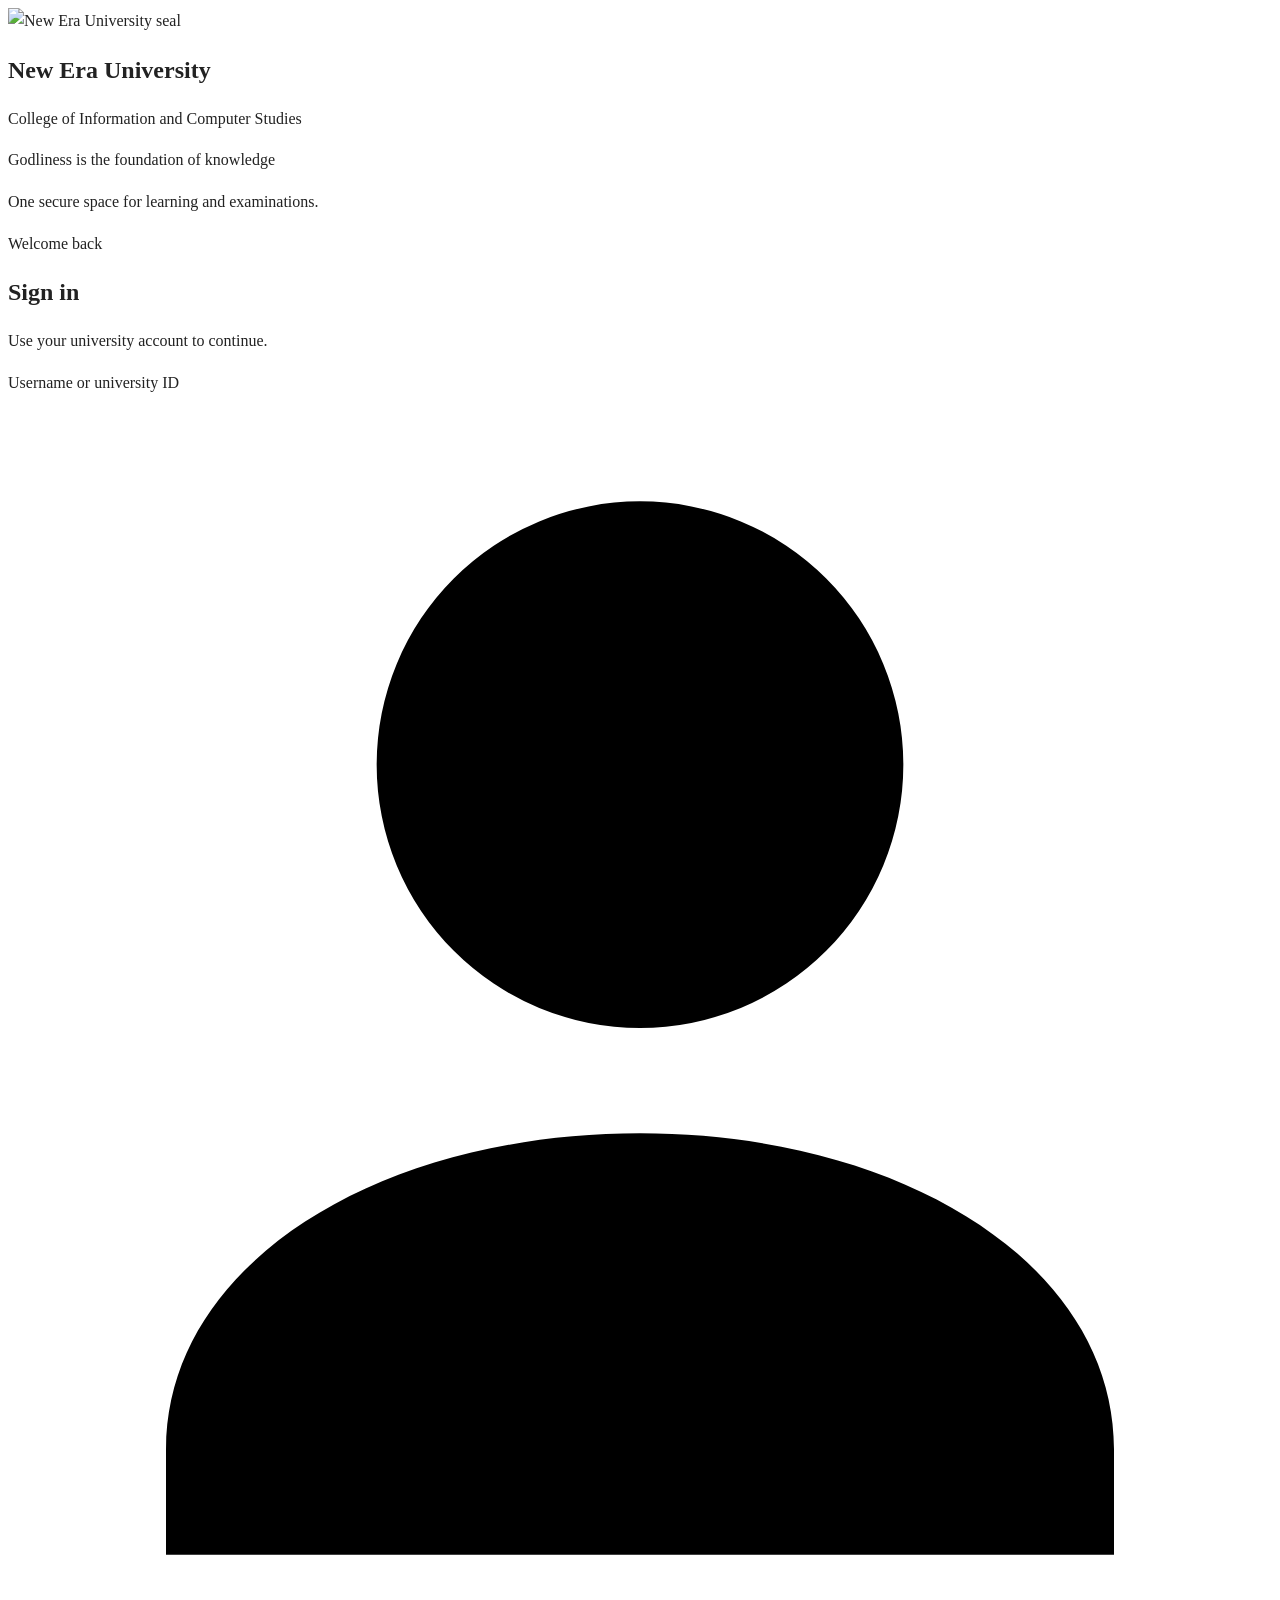
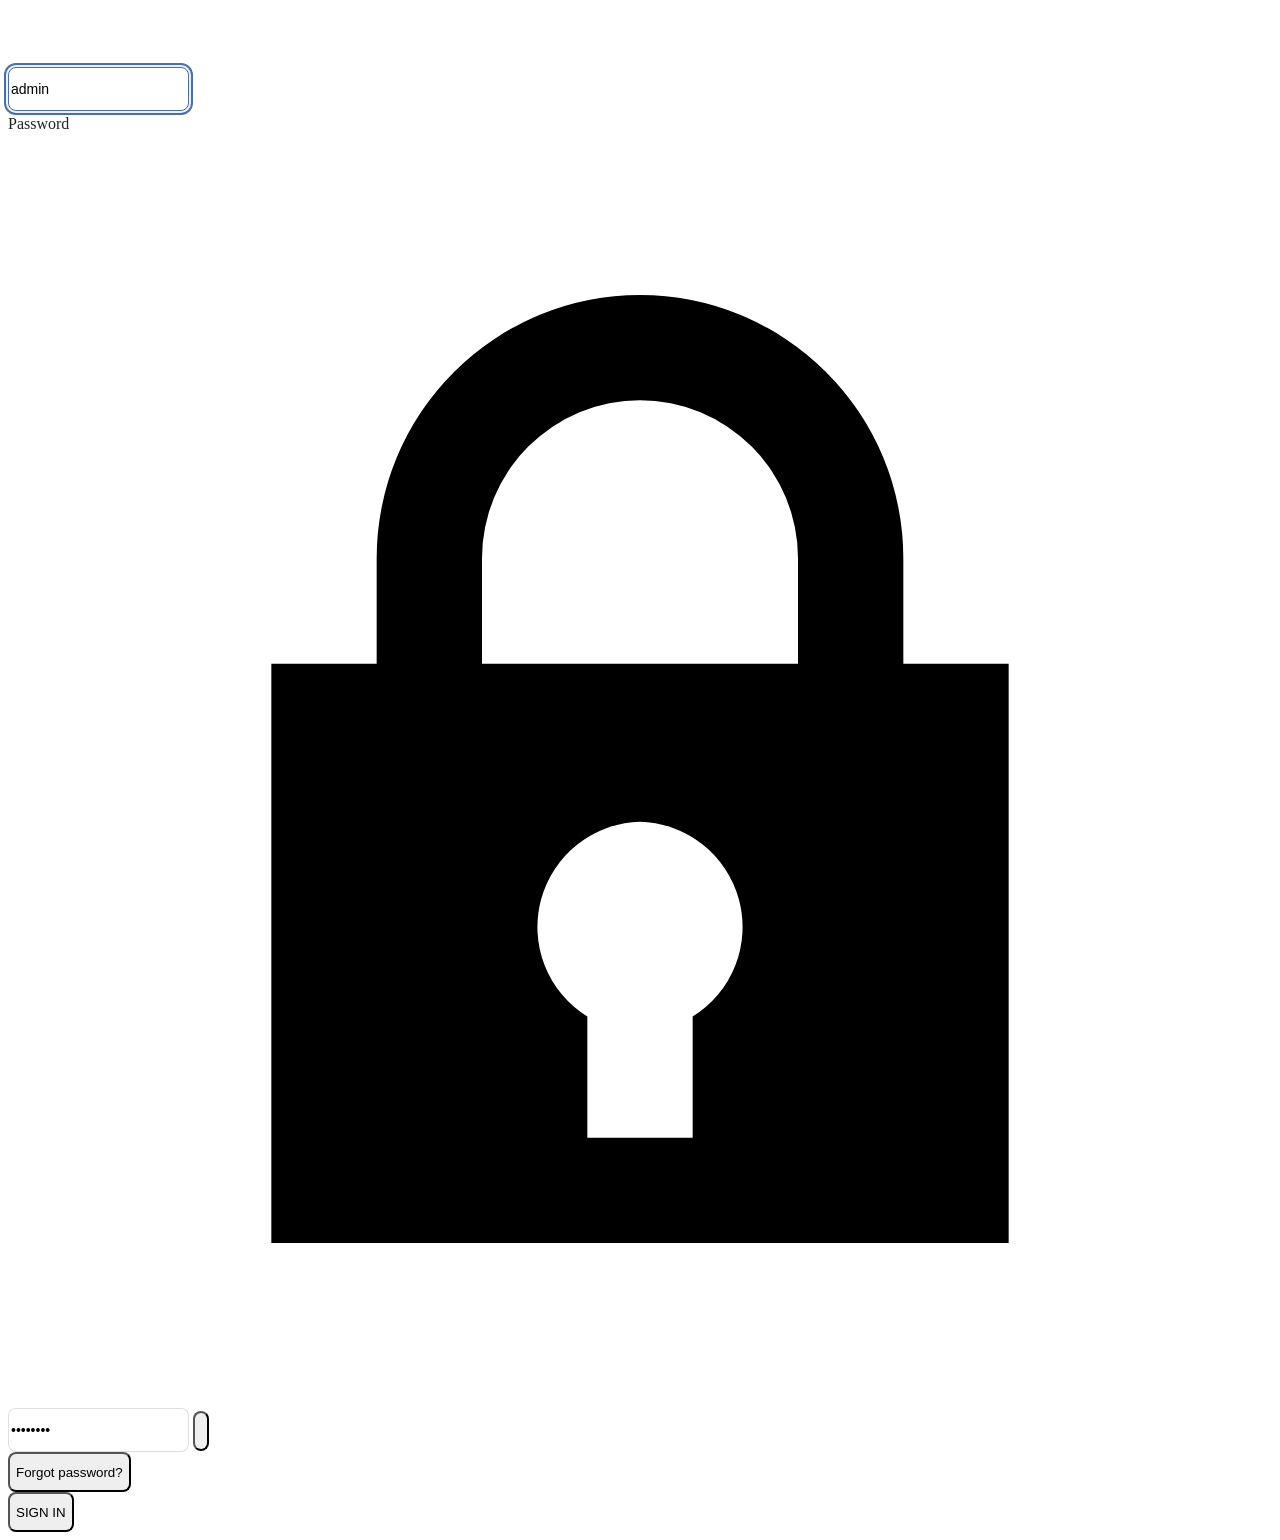
==== commit 938408c0: "Redesign admin pages, add site controls and role management - Accounts & Permissions: Users / Roles " ====
--- a/html/admin.html
+++ b/html/admin.html
@@ -5,8 +5,8 @@
     <meta name="viewport" content="width=device-width,initial-scale=1" />
     <title>Online Examination</title>
     <link rel="stylesheet" href="../css/style.css">
-    <link rel="stylesheet" href="../css/shared-ui.css?v=20261118-keep-search"><link rel="stylesheet" href="../css/responsive-shell.css?v=20261118-4"><link rel="stylesheet" href="../css/prompts.css?v=20261119-1"><link rel="stylesheet" href="../css/table-toolbar.css?v=20261118-4"><link rel="stylesheet" href="../css/profile-popup.css?v=20261118-3"><link rel="stylesheet" href="../css/profile-oversight.css?v=20261118-2">
-    <link rel="stylesheet" href="../css/admin-modern.css?v=20261119-mon"><link rel="stylesheet" href="../css/coordinator-dashboard.css?v=20261119-admin"><link rel="stylesheet" href="../css/admin-dashboard.css?v=20261119-7">
+    <link rel="stylesheet" href="../css/shared-ui.css?v=20261118-keep-search"><link rel="stylesheet" href="../css/responsive-shell.css?v=20261118-4"><link rel="stylesheet" href="../css/prompts.css?v=20261119-glow2"><link rel="stylesheet" href="../css/table-toolbar.css?v=20261118-4"><link rel="stylesheet" href="../css/profile-popup.css?v=20261118-3"><link rel="stylesheet" href="../css/profile-oversight.css?v=20261118-2">
+    <link rel="stylesheet" href="../css/admin-modern.css?v=20261119-mon"><link rel="stylesheet" href="../css/coordinator-dashboard.css?v=20261119-admin"><link rel="stylesheet" href="../css/admin-dashboard.css?v=20261119-9"><link rel="stylesheet" href="../css/coordinator-pages.css?v=20261118-3"><link rel="stylesheet" href="../css/coordinator-workspaces.css?v=20261118-3"><link rel="stylesheet" href="../css/admin-pages.css?v=20261119-12"><link rel="stylesheet" href="../css/admin-governance.css?v=20261119-9">
     <link rel="stylesheet" href="../css/admin-workspaces.css">
     <link rel="stylesheet" href="../css/system-management.css?v=20260902-announcement-menu-right">
     <link rel="stylesheet" href="../css/curriculum-management.css?v=20260920-unified">
@@ -21,15 +21,15 @@
     <script src="../js/student-profile.js"></script><script src="../js/role-profile.js?v=20261118-overview-2"></script>
     <script src="../js/faculty-profile.js"></script>
     <script src="../js/audit-service.js"></script>
-    <script src="../js/permission-service.js"></script>
+    <script src="../js/permission-service.js?v=20261119-roles"></script>
     <script src="../js/approval-service.js"></script>
     <script src="../js/academic-workflow-service.js"></script>
-    <script src="../js/admin-table-tools.js?v=20261118-export2"></script><script src="../js/admin-monitoring.js?v=20261119-7"></script><script src="../js/admin-dashboard.js?v=20261119-7"></script>
+    <script src="../js/admin-table-tools.js?v=20261118-export2"></script><script src="../js/admin-monitoring.js?v=20261119-8"></script><script src="../js/admin-dashboard.js?v=20261119-7"></script><script src="../js/coordinator-pages.js?v=20261118-5"></script><script src="../js/coordinator-workspaces.js?v=20261119-1"></script><script src="../js/admin-pages.js?v=20261119-10"></script>
 <script src="../js/auth.js"></script>
     <script src="../js/ui.js?v=20261118-rail"></script>
     <script src="../js/system-management.js"></script>
     <script src="../js/admin-workspaces.js"></script>
-    <script src="../js/admin-governance.js"></script>
+    <script src="../js/admin-governance.js?v=20261119-8"></script>
 </head>
 
 <body data-role="admin">
@@ -50,7 +50,7 @@
     <div class="cd-layout ad-layout">
       <div class="cd-main">
         <section class="cd-card dashboard-monitoring ad-monitor" aria-labelledby="monitoringTitle">
-          <header class="cd-card-head"><div><h2 id="monitoringTitle">Live monitoring</h2><p>Render server, Supabase and this site · updates every 2 s · <span class="ad-updated">Updated <b id="statusChecked">—</b></span></p><span id="siteStatusSummary" class="sr-only" aria-live="polite"></span></div><div class="monitoring-actions"><span class="monitoring-live" id="monitoringState"><i aria-hidden="true"></i><span>Live</span></span><button type="button" class="monitor-control start" id="monitorStart" onclick="startMonitoring()" title="Start monitoring"><span aria-hidden="true">▶</span> Start</button><button type="button" class="monitor-control restart" id="monitorRestart" onclick="restartMonitoring()" title="Restart monitoring"><span aria-hidden="true">↻</span> Restart</button><button type="button" class="monitor-control stop" id="monitorStop" onclick="stopMonitoring()" title="Stop monitoring"><span aria-hidden="true">■</span> Stop</button></div></header>
+          <header class="cd-card-head"><div><h2 id="monitoringTitle">Live monitoring</h2><p>Render server, Supabase and this site · updates every 2 s · <span class="ad-updated">Updated <b id="statusChecked">—</b></span></p><span id="siteStatusSummary" class="sr-only" aria-live="polite"></span></div><div class="monitoring-actions"><span class="monitoring-live" id="monitoringState"><i aria-hidden="true"></i><span>Live</span></span><span class="ad-site-badge" id="siteModeBadge" hidden>Maintenance</span><button type="button" class="monitor-control start" id="monitorStart" onclick="AdminMonitoring.site('start')" title="Start the site for everyone" aria-label="Start the site for everyone"><svg viewBox="0 0 24 24" aria-hidden="true"><path d="M8 5.5v13l11-6.5-11-6.5Z"/></svg></button><button type="button" class="monitor-control restart" id="monitorRestart" onclick="AdminMonitoring.site('restart')" title="Restart the server" aria-label="Restart the server"><svg viewBox="0 0 24 24" aria-hidden="true"><path d="M12 5a7 7 0 1 1-6.6 4.7l1.9.6A5 5 0 1 0 12 7v3L7.5 6 12 2v3Z"/></svg></button><button type="button" class="monitor-control stop" id="monitorStop" onclick="AdminMonitoring.site('stop')" title="Stop the site for everyone except administrators" aria-label="Stop the site for everyone except administrators"><svg viewBox="0 0 24 24" aria-hidden="true"><path d="M7 7h10v10H7z"/></svg></button></div></header>
           <div class="monitoring-grid ad-services">
           <article class="monitor-card ad-service server-card" id="serverCard" data-tone="ok">
             <div class="ad-service-top"><span class="ad-service-icon" aria-hidden="true"><svg viewBox="0 0 24 24"><path d="M4 4h16a1 1 0 0 1 1 1v5a1 1 0 0 1-1 1H4a1 1 0 0 1-1-1V5a1 1 0 0 1 1-1Zm1 2v3h14V6H5Zm-1 7h16a1 1 0 0 1 1 1v5a1 1 0 0 1-1 1H4a1 1 0 0 1-1-1v-5a1 1 0 0 1 1-1Zm1 2v3h14v-3H5Zm2-7.5h2v1H7v-1Zm0 9h2v1H7v-1Z"/></svg></span><span class="ad-service-name">Render server</span><i class="ad-dot" aria-hidden="true"></i></div>
@@ -214,12 +214,10 @@
   </div>
   <div id="governanceSection" class="panel">
     <header class="management-page-head"><h3>Accounts, roles, and permissions</h3><p>Create identities, assign roles, and manage role capabilities from one workspace.</p></header>
-    <nav class="governance-tabs" role="tablist" aria-label="Account and permission management">
-      <button type="button" class="governance-tab active" role="tab" aria-selected="true" aria-controls="accountManagementPane" onclick="AdminGovernance.show('accounts')">Accounts &amp; Roles</button>
-      <button type="button" class="governance-tab" role="tab" aria-selected="false" aria-controls="rolePermissionsPane" onclick="AdminGovernance.show('permissions')">Roles &amp; Permissions</button>
-    </nav>
+    <nav class="governance-tabs" role="tablist" aria-label="Accounts and permissions"><button type="button" class="governance-tab active" role="tab" aria-selected="true" data-gv-tab="users" aria-controls="accountManagementPane" onclick="AdminGovernance.show('users')">Users</button><button type="button" class="governance-tab" role="tab" aria-selected="false" data-gv-tab="roles" aria-controls="rolePermissionsPane" onclick="AdminGovernance.show('roles')">Roles</button><button type="button" class="governance-tab" role="tab" aria-selected="false" data-gv-tab="policies" aria-controls="governancePolicyPane" onclick="AdminGovernance.show('policies')">Policies</button></nav>
     <div id="accountManagementPane" class="governance-pane" role="tabpanel"><div id="accountManagementRoot"></div></div>
     <div id="rolePermissionsPane" class="governance-pane" role="tabpanel" hidden><div id="rolePermissionsRoot"></div></div>
+    <div id="governancePolicyPane" class="governance-pane" role="tabpanel" hidden><div id="governancePolicyRoot"></div></div>
   </div>
 
   <div id="loadPolicySection" class="panel">
@@ -1386,10 +1384,7 @@
     state?.classList.toggle('paused',!running);
     const stateLabel=state?.querySelector('span');
     if(stateLabel)stateLabel.textContent=running?'Live':'Paused';
-    const start=document.getElementById('monitorStart'),restart=document.getElementById('monitorRestart'),stop=document.getElementById('monitorStop');
-    if(start)start.disabled=running;
-    if(restart)restart.disabled=false;
-    if(stop)stop.disabled=!running;
+    // The Start / Restart / Stop buttons control the site itself (js/admin-monitoring.js).
   }
   function startMonitoring(){
     if(monitoringTimer)return;
@@ -1410,6 +1405,7 @@
 
   function initializeDashboardOverview(){
     if(typeof AdminDashboard!=='undefined')AdminDashboard.mount();
+    if(typeof AdminPages!=='undefined')setTimeout(()=>AdminPages.mount(),0);
     let savedView='grid';
     try{ savedView=localStorage.getItem(dashboardViewKey)||'grid'; }catch(error){}
     setDashboardView(savedView);
--- a/css/prompts.css
+++ b/css/prompts.css
@@ -81,3 +81,22 @@
 /* Outlined Cancel / Skip stay outlined in dark mode (an older dark rule filled them). */
 :root[data-theme="dark"] .confirm-box :is(.confirm-cancel,.confirm-skip):not(#pr):not(#pr2){border:1px solid var(--pr-line)!important;background:transparent!important;color:var(--pr-ink)!important}
 :root[data-theme="dark"] .confirm-box :is(.confirm-cancel,.confirm-skip):not(#pr):not(#pr2):hover{background:var(--pr-soft)!important}
+
+/* ===== Banner glows, every role in its own colors ===== */
+body.role-shell-ready{--glow-a:rgba(180,200,215,.40);--glow-b:rgba(240,215,170,.22)}
+body.role-shell-ready[data-role="student"]{--glow-a:rgba(110,214,185,.38);--glow-b:rgba(242,210,122,.24)}
+body.role-shell-ready[data-role="faculty"]{--glow-a:rgba(236,182,140,.40);--glow-b:rgba(250,225,190,.22)}
+body.role-shell-ready[data-role="coordinator"]{--glow-a:rgba(140,180,255,.40);--glow-b:rgba(120,220,225,.22)}
+body.role-shell-ready[data-role="dean"]{--glow-a:rgba(255,214,130,.42);--glow-b:rgba(255,240,195,.24)}
+body.role-shell-ready[data-role="admin"]{--glow-a:rgba(190,160,235,.42);--glow-b:rgba(120,200,220,.22)}
+body.role-shell-ready :is(.role-page-hero,.student-dashboard-welcome,.subject-detail-hero){position:relative;overflow:hidden;isolation:isolate}
+body.role-shell-ready :is(.role-page-hero,.student-dashboard-welcome,.subject-detail-hero)::before{content:"";position:absolute;inset:0;z-index:-1;pointer-events:none;background:radial-gradient(340px 300px at 72% -30%,var(--glow-a),transparent 70%),radial-gradient(380px 320px at -4% 130%,var(--glow-b),transparent 70%)}
+/* The same glows, much fainter, behind the whole page. */
+body.role-shell-ready::before{content:"";position:fixed;inset:0;z-index:-1;pointer-events:none;background:radial-gradient(900px 600px at 85% -10%,color-mix(in srgb,var(--glow-a) 45%,transparent),transparent 70%),radial-gradient(800px 600px at 0% 105%,color-mix(in srgb,var(--glow-b) 55%,transparent),transparent 70%)}
+:root[data-theme="dark"] body.role-shell-ready::before{opacity:.55}
+/* Student pages use their own shell (no role-shell-ready): same glows in green and gold. */
+body[data-role="student"]{--glow-a:rgba(110,214,185,.38);--glow-b:rgba(242,210,122,.24)}
+body[data-role="student"] :is(.role-page-hero,.student-dashboard-welcome,.subject-detail-hero){position:relative;overflow:hidden;isolation:isolate}
+body[data-role="student"] :is(.role-page-hero,.student-dashboard-welcome,.subject-detail-hero)::before{content:"";position:absolute;inset:0;z-index:-1;pointer-events:none;background:radial-gradient(340px 300px at 72% -30%,var(--glow-a),transparent 70%),radial-gradient(380px 320px at -4% 130%,var(--glow-b),transparent 70%)}
+body[data-role="student"]::before{content:"";position:fixed;inset:0;z-index:-1;pointer-events:none;background:radial-gradient(900px 600px at 85% -10%,color-mix(in srgb,var(--glow-a) 45%,transparent),transparent 70%),radial-gradient(800px 600px at 0% 105%,color-mix(in srgb,var(--glow-b) 55%,transparent),transparent 70%)}
+:root[data-theme="dark"] body[data-role="student"]::before{opacity:.55}
--- a/css/admin-dashboard.css
+++ b/css/admin-dashboard.css
@@ -4,7 +4,7 @@
    Card shells, hero stats, donut, lists and links come from
    css/coordinator-dashboard.css (cd-*); this file adds the admin parts.
    ================================================================== */
-body[data-role="admin"] #dashboardSection.ad-page{--ad-accent:var(--role-shell-role,#66547f);--pr-accent:#5b4a75;display:block!important}
+body[data-role="admin"] #dashboardSection.ad-page{--ad-accent:var(--role-shell-role,#66547f);--pr-accent:#5b4a75}
 :root[data-theme="dark"] body[data-role="admin"] #dashboardSection.ad-page{--ad-accent:#a993c8;--pr-accent:#b9a6d6}
 body[data-role="admin"] #dashboardSection.ad-page>*{order:0!important}
 body[data-role="admin"] #dashboardSection .ad-hero:not(#ad){display:flex!important;align-items:center;justify-content:space-between;gap:20px;margin:0 0 18px!important}
@@ -176,9 +176,6 @@
 /* ===== Wow pass ===== */
 /* Banner: soft light glows over the plum gradient. */
 body[data-role="admin"] #dashboardSection .ad-hero:not(#ad){position:relative;overflow:hidden;isolation:isolate}
-body[data-role="admin"] #dashboardSection .ad-hero::before,body[data-role="admin"] #dashboardSection .ad-hero::after{content:"";position:absolute;z-index:-1;border-radius:50%;pointer-events:none;filter:blur(2px)}
-body[data-role="admin"] #dashboardSection .ad-hero::before{top:-120px;right:18%;width:340px;height:340px;background:radial-gradient(circle,rgba(190,160,235,.42),transparent 65%)}
-body[data-role="admin"] #dashboardSection .ad-hero::after{bottom:-160px;left:-60px;width:380px;height:380px;background:radial-gradient(circle,rgba(120,200,220,.22),transparent 65%)}
 
 /* Live monitoring: a dark "control room" panel with glowing mountain charts. */
 body[data-role="admin"] #dashboardSection .ad-monitor:not(#ad):not(#ad2){position:relative;overflow:hidden;isolation:isolate;border:0!important;background:linear-gradient(135deg,#1c1830 0%,#2b2245 55%,#3a2c58 100%)!important;box-shadow:0 18px 40px rgba(28,20,52,.35)!important;color:#f1edf8}
@@ -240,3 +237,14 @@
 body[data-role="admin"] .ad-nav .card.admin-dashboard-link:not(#ad):not(#ad2):not(#ad3):hover{border-color:var(--pr-line)!important;background:var(--pr-surface)!important;box-shadow:none!important;transform:none}
 body[data-role="admin"] .ad-nav .card .card-count:not(#ad):not(#ad2):not(#ad3):not(#ad4){color:var(--pr-ink)!important;font-size:16px!important;font-weight:650!important}
 body[data-role="admin"] .ad-nav .card .card-icon:not(#ad):not(#ad2):not(#ad3):not(#ad4){background:var(--pr-surface)!important;color:color-mix(in srgb,var(--hue,var(--pr-accent)) 80%,var(--pr-ink))!important}
+
+/* Charts stay inside their column. */
+body[data-role="admin"] .ad-service .monitor-chart:not(#ad):not(#ad2):not(#ad3){margin:6px 0 10px!important;overflow:hidden}
+body[data-role="admin"] .ad-service .monitor-chart svg{overflow:hidden}
+body[data-role="admin"] .ad-service.monitor-card:not(#ad){overflow:hidden}
+/* Site controls: icons centered in 32px buttons. */
+body[data-role="admin"] .ad-monitor .monitor-control:not(#ad):not(#ad2):not(#ad3){display:inline-flex!important;align-items:center;justify-content:center;line-height:0!important}
+body[data-role="admin"] .ad-monitor .monitor-control svg{display:block;width:15px;height:15px;fill:currentColor}
+body[data-role="admin"] .ad-monitor .monitor-control.start:not(#ad):not(#ad2):not(#ad3){color:#7ef0bd!important}
+body[data-role="admin"] .ad-monitor .monitor-control:disabled{opacity:.3}
+.ad-site-badge{padding:4px 10px;border-radius:999px;background:rgba(255,154,143,.16);color:#ffb3aa;font:700 10px/1 var(--pr-font);letter-spacing:.08em;text-transform:uppercase}
--- a/css/coordinator-pages.css
+++ b/css/coordinator-pages.css
@@ -0,0 +1,65 @@
+/* Coordinator Section / Professor / Student Management: charts row,
+   card table with initials, mini load bars and table tools. */
+/* The page banner already names the page: hide the repeated title,
+   keep its action button (Add section). */
+body.role-shell-ready[data-role="coordinator"] .ck-page :is(.section-workspace-head,.professor-workspace-head,.student-management-head)>div:first-child{display:none!important}
+body.role-shell-ready[data-role="coordinator"] .ck-page :is(.section-workspace-head,.professor-workspace-head,.student-management-head){display:flex;justify-content:flex-end;min-height:0;margin:0 0 12px!important;padding:0!important;border:0!important;background:none!important}
+body.role-shell-ready[data-role="coordinator"] .ck-page :is(.professor-workspace-head,.student-management-head):not(:has(button)){display:none!important}
+/* Stat tiles are replaced by the charts. */
+body.role-shell-ready[data-role="coordinator"] .ck-page :is(.section-summary,.professor-summary){display:none!important}
+
+.ck-insights{display:grid;grid-template-columns:repeat(2,minmax(0,1fr));gap:16px;margin:0 0 18px}
+.ck-card{min-width:0;padding:18px 20px;border:1px solid var(--pr-line);border-radius:18px;background:var(--pr-surface);box-shadow:0 7px 20px rgba(28,36,42,.06);color:var(--pr-ink);font-family:var(--pr-font)}
+:root[data-theme="dark"] .ck-card{box-shadow:0 8px 22px rgba(0,0,0,.22)}
+.ck-card>header{margin-bottom:14px}
+.ck-card h3{margin:0;color:var(--pr-ink);font-size:15px;font-weight:650}
+.ck-card>header p{margin:4px 0 0;color:var(--pr-muted);font-size:11px}
+.ck-empty{color:var(--pr-muted);font-size:12px}
+.ck-bars{display:grid;gap:10px;max-height:210px;overflow-y:auto;padding-right:6px}
+.ck-bar{display:grid;grid-template-columns:minmax(80px,140px) minmax(0,1fr) 54px;align-items:center;gap:10px}
+.ck-bar span{overflow:hidden;color:var(--pr-muted);font-size:11px;font-weight:600;text-overflow:ellipsis;white-space:nowrap}
+.ck-bar i{height:10px;border-radius:999px;background:var(--pr-soft)}
+.ck-bar b{display:block;height:100%;border-radius:inherit;background:var(--role-shell-role)}
+.ck-bar b.high{background:var(--role-shell-yellow)}
+.ck-bar b.over{background:#b5534b}
+.ck-bar em{color:var(--pr-ink);font-size:11px;font-style:normal;font-weight:700;text-align:right}
+.ck-donut{display:grid;grid-template-columns:120px minmax(0,1fr);align-items:center;gap:18px}
+.ck-donut svg{width:120px;height:120px}
+.ck-track{stroke:var(--pr-soft)}
+.ck-donut text{fill:var(--pr-ink);font:700 20px var(--pr-font)}
+.ck-donut text.ck-sub{fill:var(--pr-muted);font-size:9px;font-weight:600;letter-spacing:.06em;text-transform:uppercase}
+.ck-donut ul{display:grid;gap:8px;margin:0;padding:0;list-style:none}
+.ck-donut li{display:grid;grid-template-columns:10px minmax(0,1fr) auto;align-items:center;gap:8px;color:var(--pr-muted);font-size:11px}
+.ck-donut li i{width:10px;height:10px;border-radius:3px}
+.ck-donut li b{color:var(--pr-ink)}
+
+/* Table card. */
+.ck-page :is(.section-table-shell,.professor-table-shell,.student-management-table-shell){overflow:visible!important;border:1px solid var(--pr-line)!important;border-radius:18px!important;background:var(--pr-surface)!important;box-shadow:0 7px 20px rgba(28,36,42,.06)!important}
+.ck-page :is(.section-table-tools,.professor-table-actions,.student-management-tools){display:flex!important;align-items:center;gap:10px;padding:14px 18px!important;border-bottom:1px solid var(--pr-line)!important;background:transparent!important}
+.ck-page :is(.section-table-tools,.student-management-tools) :is(input,select){height:36px!important;margin:0!important;padding:0 12px!important;border:1px solid var(--pr-line)!important;border-radius:10px!important;background:var(--pr-surface)!important;color:var(--pr-ink)!important;font:12px var(--pr-font)!important}
+.ck-page :is(.section-table-tools,.student-management-tools) input{flex:1;min-width:0}
+.ck-tools{position:relative;display:flex;align-items:center}
+.ck-tools .table-tools{position:relative;display:flex;align-items:center;gap:6px;margin:0}
+.ck-page :is(.ck-tools,#professorTableTools) .tool-icon{display:grid;width:36px!important;height:36px!important;min-height:36px!important;place-items:center;padding:0!important;border:1px solid var(--pr-line)!important;border-radius:10px!important;background:var(--pr-surface)!important;color:var(--pr-accent)!important;box-shadow:none!important}
+.ck-tools .tool-icon svg{width:16px;height:16px;fill:currentColor}
+.ck-tools :is(.table-search-box,.table-tool-select){position:absolute;top:44px;right:0;z-index:8;display:flex;align-items:center;gap:8px;padding:9px;border:1px solid var(--pr-line);border-radius:12px;background:var(--pr-surface);box-shadow:0 12px 30px rgba(0,0,0,.16);white-space:nowrap}
+.ck-tools :is(.table-search-box,.table-tool-select)[hidden]{display:none}
+.ck-tools .table-tool-select span{color:var(--pr-muted);font-size:11px;font-weight:600}
+.ck-page :is(#coordinatorSectionTable,#coordinatorProfessorTable,#coordinatorStudentTable){width:100%;border-collapse:collapse;font-size:12px}
+.ck-page :is(#coordinatorSectionTable,#coordinatorProfessorTable,#coordinatorStudentTable) :is(thead,thead tr,th){background:transparent!important}
+.ck-page :is(#coordinatorSectionTable,#coordinatorProfessorTable,#coordinatorStudentTable) th{padding:10px 18px!important;border-bottom:1px solid var(--pr-line)!important;color:var(--pr-muted)!important;font-size:9px!important;font-weight:700;letter-spacing:.08em;text-transform:uppercase}
+.ck-page :is(#coordinatorSectionTable,#coordinatorProfessorTable,#coordinatorStudentTable) tbody tr{background:transparent!important}
+.ck-page :is(#coordinatorSectionTable,#coordinatorProfessorTable,#coordinatorStudentTable) td{padding:10px 18px!important;border-top:0!important;border-bottom:1px solid color-mix(in srgb,var(--pr-line) 60%,transparent)!important;background:transparent!important;color:var(--pr-ink)!important;font-size:12px!important}
+.ck-page :is(#coordinatorSectionTable,#coordinatorProfessorTable,#coordinatorStudentTable) tbody tr:hover td{background:color-mix(in srgb,var(--pr-accent) 8%,transparent)!important;cursor:pointer}
+.ck-page .table-group-row td{background:var(--pr-soft)!important;font-weight:650}
+.ck-person{display:inline-flex;align-items:center;gap:10px}
+.ck-avatar{display:grid;flex:0 0 auto;width:30px;height:30px;place-items:center;border-radius:50%;background:color-mix(in srgb,var(--role-shell-role) 16%,transparent);color:var(--role-shell-role);font-size:10px;font-weight:700}
+:root[data-theme="dark"] .ck-avatar{color:color-mix(in srgb,var(--role-shell-role) 55%,#eef0f3)}
+.ck-mini{display:inline-block;width:70px;height:5px;margin-left:10px;border-radius:999px;background:var(--pr-soft);vertical-align:middle}
+.ck-mini b{display:block;height:100%;border-radius:inherit;background:var(--role-shell-role)}
+.ck-mini b.high{background:var(--role-shell-yellow)}
+.ck-mini b.over{background:#b5534b}
+@media(max-width:900px){.ck-insights{grid-template-columns:1fr}}
+/* Student Management: search bar and table read as one card. */
+.ck-page .student-management-tools{margin:0!important;border:1px solid var(--pr-line)!important;border-bottom:0!important;border-radius:18px 18px 0 0!important;background:var(--pr-surface)!important}
+.ck-page .student-management-table-shell{border-top:1px solid var(--pr-line)!important;border-radius:0 0 18px 18px!important}
--- a/css/coordinator-workspaces.css
+++ b/css/coordinator-workspaces.css
@@ -0,0 +1,72 @@
+/* Coordinator Applications / Subject Schedule / Logs: shared card look,
+   status counts, schedule heatmap, weekly activity columns, icon tools. */
+
+/* The page banner already names each page. */
+body[data-role="coordinator"] #applicationsSection .application-page-head,
+body[data-role="coordinator"] #applicationsSection [data-application-pane]>:is(h2,p),
+body[data-role="coordinator"] #subjectScheduleRoot .subject-schedule-head,
+body[data-role="coordinator"] #logsSection>:is(h2,p),
+body[data-role="coordinator"] .cw-page .cw-emptied{display:none!important}
+
+/* Tab rows carry the tools on their right. */
+.cw-page :is(.application-tabs,.subject-schedule-tabs){display:flex!important;align-items:center;gap:6px;margin:0 0 16px!important}
+.cw-page :is(.application-tabs,.subject-schedule-tabs)>.cw-tools{margin-left:auto!important}
+.cw-tools .cw-tool{position:relative}
+.cw-tools .cw-filter-panel{flex-direction:column;align-items:stretch!important;gap:10px!important;min-width:240px;padding:12px!important}
+.cw-tools .cw-filter-panel label{display:grid!important;gap:5px;margin:0!important;color:var(--pr-muted);font-size:11px;font-weight:600}
+.cw-tools .cw-filter-panel label>span{color:var(--pr-muted)!important;font-size:11px!important;font-weight:600!important}
+.cw-tools .cw-filter-panel :is(select,input){width:100%!important;min-width:0!important;height:36px!important;margin:0!important;padding:0 10px!important;border:1px solid var(--pr-line)!important;border-radius:9px!important;background:var(--pr-surface)!important;color:var(--pr-ink)!important;font:12px var(--pr-font)!important}
+.cw-tools .table-search-box input{width:min(280px,64vw)!important;height:36px!important;margin:0!important;padding:0 11px!important;border:1px solid var(--pr-line)!important;border-radius:9px!important;background:var(--pr-surface)!important;color:var(--pr-ink)!important;font:12px var(--pr-font)!important}
+.cw-tools .cw-reset{height:34px;margin-top:2px;border:0!important;border-radius:9px!important;background:var(--pr-soft)!important;color:var(--pr-accent)!important;font:600 12px var(--pr-font)!important;cursor:pointer}
+/* Logs: the filter popover lays its eight fields out in two columns. */
+#logsSection .cw-filter-panel:not([hidden]){display:grid!important;grid-template-columns:repeat(2,minmax(150px,1fr));min-width:min(380px,86vw)}
+#logsSection .cw-filter-panel .cw-reset{grid-column:1/-1}
+
+/* Applications: status counts. */
+.cw-stats{display:grid;grid-template-columns:repeat(4,minmax(0,1fr));gap:12px;margin:0 0 18px}
+.cw-stat{display:grid;gap:3px;min-width:0;padding:14px 16px;border:1px solid var(--pr-line);border-radius:16px;background:var(--pr-surface);box-shadow:0 7px 20px rgba(28,36,42,.06);color:var(--pr-ink);font-family:var(--pr-font);text-align:left;cursor:pointer;transition:border-color .15s,box-shadow .15s}
+.cw-stat:hover{border-color:color-mix(in srgb,var(--pr-accent) 40%,var(--pr-line))}
+.cw-stat.active{border-color:var(--pr-accent);box-shadow:0 0 0 2px color-mix(in srgb,var(--pr-accent) 22%,transparent)}
+.cw-stat span{color:var(--pr-muted);font-size:10px;font-weight:700;letter-spacing:.08em;text-transform:uppercase}
+.cw-stat strong{font-size:26px;font-weight:700;line-height:1.1}
+.cw-stat span::before{content:"";display:inline-block;width:8px;height:8px;margin-right:7px;border-radius:50%;background:var(--tone,#8a8f99);vertical-align:1px}
+.cw-stat[data-tone="pending"]{--tone:#d39a2c}
+.cw-stat[data-tone="approved"]{--tone:#2f8d83}
+.cw-stat[data-tone="rejected"]{--tone:#b5534b}
+.cw-stat small{color:var(--pr-ink);font-size:11px}
+.cw-stat em{color:var(--pr-muted);font-size:10px;font-style:normal}
+:root[data-theme="dark"] .cw-stat{box-shadow:0 8px 22px rgba(0,0,0,.22)}
+/* Applications: form and list as the same soft cards. */
+.cw-page .role-workflow-grid{gap:16px!important;align-items:start}
+.cw-page :is(.role-workflow-form,.role-workflow-list){margin:0!important;padding:18px 20px!important;border:1px solid var(--pr-line)!important;border-radius:18px!important;background:var(--pr-surface)!important;box-shadow:0 7px 20px rgba(28,36,42,.06)!important}
+.cw-page :is(.role-workflow-form,.role-workflow-list) h3{margin:0 0 14px!important;color:var(--pr-ink)!important;font-size:15px!important;font-weight:650!important}
+
+/* Subject Schedule: heatmap. */
+.cw-heat{display:grid;grid-template-columns:34px repeat(var(--cols),minmax(0,1fr));gap:3px;align-items:center}
+.cw-heat span{color:var(--pr-muted);font-size:9px;font-weight:600;text-align:center}
+.cw-heat .cw-heat-d{text-align:left}
+.cw-heat i,.cw-heat-key i{display:block;height:20px;border-radius:5px;background:color-mix(in srgb,var(--role-shell-role) calc(var(--a) * 100%),var(--pr-soft))}
+.cw-heat-key{display:flex;align-items:center;justify-content:flex-end;gap:4px;margin-top:10px;color:var(--pr-muted);font-size:9px}
+.cw-heat-key i{width:16px;height:10px;border-radius:3px}
+:root[data-theme="dark"] .cw-heat i,:root[data-theme="dark"] .cw-heat-key i{background:color-mix(in srgb,color-mix(in srgb,var(--role-shell-role) 70%,#9fb4d0) calc(var(--a) * 100%),var(--pr-soft))}
+
+/* Logs: weekly activity columns. */
+.cw-cols{display:grid;grid-template-columns:repeat(var(--n),minmax(0,1fr));gap:4px;align-items:end;height:150px;padding-bottom:4px;border-bottom:1px solid var(--pr-line)}
+.cw-cols span{display:flex;align-items:flex-end;height:100%}
+.cw-cols i{display:block;width:100%;border-radius:5px 5px 2px 2px;background:var(--role-shell-role)}
+.cw-cols-axis{display:flex;justify-content:space-between;margin-top:6px;color:var(--pr-muted);font-size:10px}
+/* Logs: table card. */
+.cw-log-card{border:1px solid var(--pr-line);border-radius:18px;background:var(--pr-surface);box-shadow:0 7px 20px rgba(28,36,42,.06);font-family:var(--pr-font)}
+:root[data-theme="dark"] .cw-log-card{box-shadow:0 8px 22px rgba(0,0,0,.22)}
+.cw-log-head{display:flex;align-items:center;gap:12px;padding:14px 18px;border-bottom:1px solid var(--pr-line)}
+.cw-log-head h3{margin:0;color:var(--pr-ink);font-size:15px;font-weight:650}
+.cw-log-head .panel-help{margin:3px 0 0!important;color:var(--pr-muted)!important;font-size:11px!important}
+.cw-log-card .role-log-table{margin:0!important;border:0!important;border-radius:0 0 18px 18px!important;background:transparent!important;box-shadow:none!important;overflow-x:auto}
+.cw-log-card table{width:100%;border-collapse:collapse}
+.cw-log-card :is(thead,thead tr,th){background:transparent!important}
+.cw-log-card th{padding:10px 18px!important;border-bottom:1px solid var(--pr-line)!important;color:var(--pr-muted)!important;font-size:9px!important;font-weight:700;letter-spacing:.08em;text-align:left;text-transform:uppercase}
+.cw-log-card td{padding:11px 18px!important;border:0!important;border-bottom:1px solid color-mix(in srgb,var(--pr-line) 60%,transparent)!important;background:transparent!important;color:var(--pr-ink)!important;font-size:12px!important}
+.cw-log-card tbody tr:last-child td{border-bottom:0!important}
+
+@media(max-width:900px){.cw-stats{grid-template-columns:repeat(2,minmax(0,1fr))}}
+:root[data-theme="dark"] #logsSection .cw-log-card :is(table,thead,thead tr,th,tbody tr){background:transparent!important}
--- a/css/admin-pages.css
+++ b/css/admin-pages.css
@@ -0,0 +1,178 @@
+/* Admin System Management / Academic Periods / Accounts & Permissions / Audit Log. */
+/* The banner already names each page. */
+body[data-role="admin"].ap-ready :is(#systemManagementRoot,#academicPeriodsRoot,#governanceSection)>.management-page-head,
+body[data-role="admin"].ap-ready #auditSection>:is(h3:not(.audit-events-title),p.panel-help:not(#auditFilterSummary)),
+body[data-role="admin"].ap-ready #auditSection>.audit-events-title,
+body[data-role="admin"].ap-ready .cw-emptied,
+body[data-role="admin"].ap-ready #accountManagementRoot>.governance-summary{display:none!important}
+body[data-role="admin"] .ap-insights{margin:0 0 18px!important}
+body[data-role="admin"] .ap-insights .ck-card{--pr-accent:#5b4a75}
+
+/* Same width as the banner (no narrower centred column). */
+body[data-role="admin"].ap-ready :is(#systemManagementRoot,#academicPeriodsRoot,#governanceSection,#auditSection) :is(.system-grid,.governance-tabs,.governance-pane,#accountManagementRoot,#rolePermissionsRoot){max-width:none!important;margin-left:0!important;margin-right:0!important}
+
+/* Guided rollover: numbered steps inside the card. */
+body[data-role="admin"] .workspace-rollover-guide ol{margin:8px 0!important;padding-left:22px!important}
+
+/* Audit table card with its own header and tools. */
+body[data-role="admin"] .audit-table-shell{overflow:visible!important}
+.ap-table-head{display:flex;align-items:center;gap:12px;padding:14px 18px;border-bottom:1px solid var(--pr-line)}
+.ap-table-head h3{margin:0;color:var(--pr-ink);font:650 15px/1.3 var(--pr-font)}
+.ap-table-head #auditFilterSummary{margin:3px 0 0!important;color:var(--pr-muted)!important;font-size:11px!important}
+body[data-role="admin"] .ap-table-head #auditTableTools:not(#ap){position:static!important;display:flex;align-items:center;gap:2px;margin-left:auto!important;padding:0!important;border:0!important;background:transparent!important;box-shadow:none!important}
+body[data-role="admin"] .ap-table-head .cw-tool{position:relative}
+body[data-role="admin"] .ap-table-head .cw-filter-panel:not([hidden]){display:grid!important;grid-template-columns:repeat(2,minmax(150px,1fr));min-width:min(380px,86vw);right:0;left:auto}
+body[data-role="admin"] .ap-table-head .cw-filter-panel .cw-reset{grid-column:1/-1}
+body[data-role="admin"] .ap-table-head .cw-filter-panel label{display:grid!important;gap:5px;margin:0!important;color:var(--pr-muted);font:600 11px var(--pr-font)}
+body[data-role="admin"] .ap-table-head .cw-filter-panel :is(input,select){width:100%!important;height:36px!important;margin:0!important;padding:0 10px!important;border:1px solid var(--pr-line)!important;border-radius:9px!important;background:var(--pr-surface)!important;color:var(--pr-ink)!important;font:12px var(--pr-font)!important}
+@media(max-width:900px){body[data-role="admin"] .ap-insights{grid-template-columns:1fr}}
+/* System Management uses the full page width like its banner. */
+body[data-role="admin"].ap-ready #systemManagementRoot{max-width:none!important;margin:0!important}
+/* Audit table: one card, header inside it. */
+body[data-role="admin"].ap-ready #auditSection .audit-table-shell:not(#ap){margin-top:0!important;padding:0!important;border:1px solid var(--pr-line)!important;border-radius:18px!important;background:var(--pr-surface)!important;box-shadow:0 7px 20px rgba(28,36,42,.06)!important}
+body[data-role="admin"].ap-ready #auditSection .audit-table-shell .table-scroll{border-radius:0 0 18px 18px}
+body[data-role="admin"].ap-ready #auditSection .ap-insights{margin-bottom:18px!important}
+body[data-role="admin"].ap-ready #auditSection #auditFilterSummary{display:block!important}
+/* Popovers open under their own icon. */
+body[data-role="admin"] .ap-table-head .cw-tool>:is(.table-search-box,.table-tool-select){top:40px!important;right:0!important}
+/* Academic Periods / System cards: the same card surface as every other page (dark mode had white cards). */
+body[data-role="admin"].ap-ready :is(#academicPeriodsRoot,#systemManagementRoot,#governanceSection) :is(.workspace-form,.workspace-row,.workspace-summary,.workspace-notice,.system-card,.governance-card,.governance-tabs):not(#ap){border:1px solid var(--pr-line)!important;border-radius:16px!important;background:var(--pr-surface)!important;box-shadow:0 7px 20px rgba(28,36,42,.06)!important;color:var(--pr-ink)!important}
+body[data-role="admin"].ap-ready :is(#academicPeriodsRoot,#systemManagementRoot,#governanceSection) :is(h3,h4,strong,.workspace-form-head *,.workspace-row :is(h3,h4,strong,b)):not(#ap){color:var(--pr-ink)!important}
+body[data-role="admin"].ap-ready :is(#academicPeriodsRoot,#systemManagementRoot,#governanceSection) :is(p,small,span:not(.workspace-badge):not([class*="badge"]),label):not(#ap){color:var(--pr-muted)}
+body[data-role="admin"].ap-ready #academicPeriodsRoot .workspace-list-head strong{color:var(--pr-ink)!important}
+:root[data-theme="dark"] body[data-role="admin"].ap-ready :is(#academicPeriodsRoot,#systemManagementRoot,#governanceSection) :is(.workspace-form,.workspace-row,.system-card,.governance-card):not(#ap){box-shadow:0 8px 22px rgba(0,0,0,.22)!important}
+body[data-role="admin"].ap-ready #academicPeriodsRoot .workspace-row button:not(#ap){border:1px solid var(--pr-line)!important;border-radius:10px!important;background:transparent!important;color:var(--pr-accent)!important}
+body[data-role="admin"].ap-ready #academicPeriodsRoot .workspace-row button:not(#ap):hover{background:var(--pr-soft)!important}
+
+/* ===== Content polish: same type scale, fields, buttons and tables as the other pages ===== */
+body[data-role="admin"].ap-ready :is(#systemSection,#academicPeriodsSection,#governanceSection,#auditSection){--ap:#5b4a75;font-family:var(--pr-font)}
+:root[data-theme="dark"] body[data-role="admin"].ap-ready :is(#systemSection,#academicPeriodsSection,#governanceSection,#auditSection){--ap:#b9a6d6}
+/* Card headings */
+body[data-role="admin"].ap-ready :is(#systemSection,#academicPeriodsSection,#governanceSection) :is(.system-card,.governance-card,.workspace-form) :is(h3,h4):not(#ap):not(#ap2){margin:0!important;color:var(--pr-ink)!important;font:650 15px/1.3 var(--pr-font)!important;letter-spacing:0!important}
+body[data-role="admin"].ap-ready :is(#systemSection,#governanceSection) :is(.system-card,.governance-card)>header p:not(#ap){margin:3px 0 0!important;font:400 11.5px/1.4 var(--pr-font)!important}
+body[data-role="admin"].ap-ready :is(#systemSection,#governanceSection) :is(.system-card-icon,.governance-card-icon):not(#ap){border-radius:10px!important;background:color-mix(in srgb,var(--ap) 12%,transparent)!important;color:var(--ap)!important}
+/* Labels and fields */
+body[data-role="admin"].ap-ready :is(#systemSection,#academicPeriodsSection,#governanceSection,#auditSection) label:not(#ap){color:var(--pr-muted)!important;font:600 12px/1.3 var(--pr-font)!important}
+body[data-role="admin"].ap-ready :is(#systemSection,#academicPeriodsSection,#governanceSection) :is(input:not([type="checkbox"]):not([type="radio"]):not([type="file"]),select,textarea):not(#ap):not(#ap2){height:40px;margin:0!important;padding:0 12px!important;border:1px solid var(--pr-line)!important;border-radius:11px!important;background:var(--pr-surface)!important;box-shadow:none!important;color:var(--pr-ink)!important;font:400 13px/1.4 var(--pr-font)!important;box-sizing:border-box}
+body[data-role="admin"].ap-ready :is(#systemSection,#academicPeriodsSection,#governanceSection) textarea:not(#ap):not(#ap2){height:auto!important;min-height:96px;padding:10px 12px!important;resize:vertical}
+body[data-role="admin"].ap-ready :is(#systemSection,#academicPeriodsSection,#governanceSection) :is(input,select,textarea):not(#ap):focus{border-color:var(--ap)!important;outline:0;box-shadow:0 0 0 3px color-mix(in srgb,var(--ap) 16%,transparent)!important}
+/* Buttons: primary = plum fill, secondary = outline; 40px, 600 weight */
+body[data-role="admin"].ap-ready :is(#systemSection,#academicPeriodsSection,#governanceSection) button:not(.governance-tab):not([aria-haspopup]):not([class*="menu"]):not(#ap):not(#ap2){height:40px;min-height:40px;padding:0 18px!important;border:1px solid transparent!important;border-radius:11px!important;background:var(--ap)!important;box-shadow:none!important;color:#fff!important;font:600 12.5px/1 var(--pr-font)!important;letter-spacing:0!important;text-transform:none!important;cursor:pointer}
+:root[data-theme="dark"] body[data-role="admin"].ap-ready :is(#systemSection,#academicPeriodsSection,#governanceSection) button:not(.governance-tab):not([aria-haspopup]):not([class*="menu"]):not(#ap):not(#ap2){color:#1c1830!important}
+body[data-role="admin"].ap-ready :is(#systemSection,#academicPeriodsSection,#governanceSection) :is(button.secondary,button[class*="secondary"],button[class*="restore"],button[class*="ghost"],button[class*="outline"],.workspace-row button):not(#ap):not(#ap2):not(#ap3){border-color:var(--pr-line)!important;background:transparent!important;color:var(--ap)!important}
+body[data-role="admin"].ap-ready :is(#systemSection,#academicPeriodsSection,#governanceSection) button:not(#ap):hover{filter:brightness(1.08)}
+/* Full-width primary buttons become normal width, left aligned */
+body[data-role="admin"].ap-ready :is(#systemSection,#academicPeriodsSection) :is(.system-card,.workspace-form)>button:not(#ap):not(#ap2):not(#ap3){width:auto!important;justify-self:start;align-self:flex-start}
+/* Tabs: underline style like the other pages */
+body[data-role="admin"].ap-ready .governance-tabs:not(#ap):not(#ap2){display:flex!important;gap:4px!important;padding:0 6px!important;border:0!important;border-bottom:1px solid var(--pr-line)!important;border-radius:0!important;background:transparent!important;box-shadow:none!important}
+body[data-role="admin"].ap-ready .governance-tab:not(#ap):not(#ap2){flex:0 0 auto!important;height:auto!important;padding:12px 14px!important;margin-bottom:-1px!important;border:0!important;border-bottom:2px solid transparent!important;border-radius:0!important;background:transparent!important;box-shadow:none!important;color:var(--pr-muted)!important;font:600 13px/1.2 var(--pr-font)!important;letter-spacing:0!important}
+body[data-role="admin"].ap-ready .governance-tab.active:not(#ap):not(#ap2){border-bottom-color:var(--ap)!important;color:var(--ap)!important}
+/* Notes */
+body[data-role="admin"].ap-ready :is(#systemSection,#governanceSection) :is(.system-note,.governance-note):not(#ap){border:0!important;border-radius:10px!important;background:var(--pr-soft)!important;color:var(--pr-muted)!important;font:400 12px/1.5 var(--pr-font)!important}
+/* Academic period rows */
+body[data-role="admin"].ap-ready #academicPeriodsRoot .workspace-row :is(h3,h4,strong):not(#ap):not(#ap2){font:650 14px/1.3 var(--pr-font)!important}
+body[data-role="admin"].ap-ready #academicPeriodsRoot .workspace-row button:not(#ap):not(#ap2):not(#ap3){height:32px;min-height:32px;padding:0 12px!important;font-size:11.5px!important}
+
+/* Audit table: compact rows, one-line dates, small caps headers */
+body[data-role="admin"].ap-ready #auditTable:not(#ap){width:100%;border-collapse:collapse;font-family:var(--pr-font)}
+body[data-role="admin"].ap-ready #auditTable :is(thead,thead tr,th,tbody tr):not(#ap){background:transparent!important}
+body[data-role="admin"].ap-ready #auditTable th:not(#ap):not(#ap2){padding:10px 16px!important;border:0!important;border-bottom:1px solid var(--pr-line)!important;color:var(--pr-muted)!important;font:700 9px/1.3 var(--pr-font)!important;letter-spacing:.08em!important;text-align:left;text-transform:uppercase;white-space:nowrap}
+body[data-role="admin"].ap-ready #auditTable td:not(#ap):not(#ap2){padding:9px 16px!important;border:0!important;border-bottom:1px solid color-mix(in srgb,var(--pr-line) 60%,transparent)!important;background:transparent!important;color:var(--pr-ink)!important;font:400 12px/1.4 var(--pr-font)!important;vertical-align:middle}
+body[data-role="admin"].ap-ready #auditTable td:first-child:not(#ap){white-space:nowrap;color:var(--pr-muted)!important}
+body[data-role="admin"].ap-ready #auditTable td :is(strong,b):not(#ap){font-weight:600!important;font-size:12px!important}
+body[data-role="admin"].ap-ready #auditTable td :is(small,span):not(#ap){color:var(--pr-muted)!important;font-size:11px!important}
+body[data-role="admin"].ap-ready #auditTable tbody tr:hover td{background:color-mix(in srgb,var(--ap) 6%,transparent)!important}
+/* Toggles follow the plum accent. */
+body[data-role="admin"].ap-ready #systemSection :is(input[type="checkbox"]:checked+span,input:checked+.slider,input:checked+[class*="track"],[class*="switch"] input:checked+*){background:var(--ap)!important;border-color:var(--ap)!important}
+body[data-role="admin"].ap-ready #systemSection input[type="checkbox"]{accent-color:var(--ap)}
+/* Announcement items: quieter headings. */
+body[data-role="admin"].ap-ready #systemSection .system-announcements article :is(h4,h5,strong):not(#ap){font:650 13.5px/1.3 var(--pr-font)!important}
+.ap-pill{display:inline-block;padding:2px 9px;border-radius:999px;font:600 10.5px/1.5 var(--pr-font);text-transform:capitalize}
+.ap-pill.ok{background:color-mix(in srgb,#2f8d83 14%,transparent);color:#2f7d74!important}
+.ap-pill.bad{background:color-mix(in srgb,#b5534b 14%,transparent);color:#a3463f!important}
+:root[data-theme="dark"] .ap-pill.ok{color:#8fd3c9!important}
+:root[data-theme="dark"] .ap-pill.bad{color:#f0a49c!important}
+/* Second button in a pair (Restore defaults, Restore backup, Cancel) is the outlined one. */
+body[data-role="admin"].ap-ready :is(#systemSection,#governanceSection,#academicPeriodsSection) button+button:not(.governance-tab):not(#ap):not(#ap2):not(#ap3){border-color:var(--pr-line)!important;background:transparent!important;color:var(--ap)!important}
+/* Academic Periods: list + side column; the form opens in a dialog. */
+.ap-period-layout{display:grid;grid-template-columns:minmax(0,1.7fr) minmax(280px,1fr);gap:16px;align-items:start}
+.ap-period-list{overflow:hidden;border:1px solid var(--pr-line);border-radius:18px;background:var(--pr-surface);box-shadow:0 7px 20px rgba(28,36,42,.06)}
+:root[data-theme="dark"] .ap-period-list{box-shadow:0 8px 22px rgba(0,0,0,.22)}
+body[data-role="admin"].ap-ready #academicPeriodsRoot .ap-period-list .workspace-list-head:not(#ap){display:flex!important;align-items:center;gap:10px;margin:0!important;padding:14px 18px!important;border-bottom:1px solid var(--pr-line)}
+body[data-role="admin"].ap-ready #academicPeriodsRoot .ap-period-list .workspace-list-head strong{flex:0 0 auto;font:650 15px/1.3 var(--pr-font)!important}
+body[data-role="admin"].ap-ready #academicPeriodsRoot .ap-period-list .workspace-list-head span{flex:1;color:var(--pr-muted)!important;font-size:11.5px}
+body[data-role="admin"].ap-ready #academicPeriodsRoot .ap-new-period:not(#ap):not(#ap2):not(#ap3){display:inline-flex;align-items:center;gap:6px;height:34px!important;min-height:0!important;padding:0 14px!important;border:0!important;border-radius:10px!important;background:var(--ap)!important;color:#fff!important;font:600 12px var(--pr-font)!important;filter:none}
+:root[data-theme="dark"] body[data-role="admin"].ap-ready #academicPeriodsRoot .ap-new-period:not(#ap):not(#ap2):not(#ap3){color:#1c1830!important}
+.ap-new-period svg{width:14px;height:14px;fill:currentColor}
+body[data-role="admin"].ap-ready #academicPeriodsRoot .ap-period-list .workspace-list:not(#ap){display:block!important;gap:0!important;margin:0!important}
+body[data-role="admin"].ap-ready #academicPeriodsRoot .ap-period-list .workspace-row:not(#ap):not(#ap2){margin:0!important;padding:13px 18px!important;border:0!important;border-bottom:1px solid color-mix(in srgb,var(--pr-line) 60%,transparent)!important;border-radius:0!important;background:transparent!important;box-shadow:none!important}
+body[data-role="admin"].ap-ready #academicPeriodsRoot .ap-period-list .workspace-row:last-child:not(#ap):not(#ap2){border-bottom:0!important}
+body[data-role="admin"].ap-ready #academicPeriodsRoot .ap-period-list .workspace-row:hover{background:color-mix(in srgb,var(--ap) 5%,transparent)!important}
+body[data-role="admin"].ap-ready #academicPeriodsRoot .workspace-row summary{color:var(--ap)!important;font:600 11.5px var(--pr-font)}
+.ap-period-side{display:grid;gap:16px}
+body[data-role="admin"].ap-ready #academicPeriodsRoot .ap-period-side>*:not(#ap){margin:0!important;padding:16px 18px!important}
+body[data-role="admin"].ap-ready #academicPeriodsRoot .ap-period-side .workspace-rollover-guide li.done{color:var(--pr-muted);text-decoration:line-through}
+.ap-period-form .workspace-form{margin:0!important;padding:0!important;border:0!important;background:none!important;box-shadow:none!important}
+.ap-period-form .workspace-form-head{display:none!important}
+.ap-period-form .workspace-fields{display:grid!important;grid-template-columns:repeat(2,minmax(0,1fr));gap:14px}
+.ap-period-form label{display:grid!important;gap:6px;color:var(--pr-muted)!important;font:600 12px/1.3 var(--pr-font)!important}
+.ap-period-form :is(input,select){width:100%;height:40px;padding:0 12px!important;border:1px solid var(--pr-line)!important;border-radius:11px!important;background:var(--pr-surface)!important;color:var(--pr-ink)!important;font:400 13px var(--pr-font)!important;box-sizing:border-box}
+.ap-period-form button[type="submit"]{display:block;margin:18px 0 0 auto;height:40px;padding:0 18px;border:0;border-radius:11px;background:var(--gv);color:#fff;font:600 12.5px var(--pr-font);cursor:pointer}
+:root[data-theme="dark"] .ap-period-form button[type="submit"]{color:#1c1830}
+@media(max-width:1000px){.ap-period-layout{grid-template-columns:1fr}}
+@media(max-width:600px){.ap-period-form .workspace-fields{grid-template-columns:1fr}}
+body[data-role="admin"] #academicPeriodsRoot .ap-form-parked:not(#ap):not(#ap2):not(#ap3){display:none!important}
+/* ===== System Management: summary cards ===== */
+body[data-role="admin"] #systemManagementRoot .sm-parked:not(#ap):not(#ap2){display:none!important}
+.sm-layout{display:grid;grid-template-columns:minmax(0,1.5fr) minmax(300px,1fr);gap:16px;align-items:start}
+.sm-side{display:grid;gap:16px}
+.sm-card .gv-pc-head{margin-bottom:12px}
+.sm-row{display:flex;align-items:center;justify-content:space-between;gap:10px;padding:9px 0;border-top:1px solid color-mix(in srgb,var(--pr-line) 60%,transparent);color:var(--pr-muted);font:500 12px var(--pr-font)}
+.sm-row:first-of-type{border-top:0}
+.sm-row b{color:var(--pr-ink);font-weight:600}
+.sm-state{display:inline-flex;align-items:center;gap:6px;padding:3px 10px;border-radius:999px;font:600 11px/1.4 var(--pr-font)}
+.sm-state::before{content:"";width:7px;height:7px;border-radius:50%;background:currentColor}
+.sm-state.on{background:color-mix(in srgb,#2f8d83 14%,transparent);color:#2f7d74}
+.sm-state.off{background:color-mix(in srgb,#b5534b 13%,transparent);color:#a3463f}
+:root[data-theme="dark"] .sm-state.on{color:#8fd3c9}
+:root[data-theme="dark"] .sm-state.off{color:#f0a49c}
+.sm-quote{margin:8px 0 0;padding:10px 12px;border-left:3px solid color-mix(in srgb,var(--ap,#5b4a75) 50%,transparent);border-radius:0 10px 10px 0;background:var(--pr-soft);color:var(--pr-muted);font:italic 400 12px/1.5 var(--pr-font)}
+.sm-note{margin:0;color:var(--pr-muted);font:400 11.5px/1.5 var(--pr-font)}
+.sm-card .gv-pc-head{align-items:center}
+.sm-card .gv-pc-head .gv-pc-edit+.gv-pc-edit{margin-left:-6px}
+body[data-role="admin"] #systemManagementRoot .sm-restore:not(#ap){display:grid!important;width:34px;height:34px;place-items:center;border-radius:10px;color:var(--ap,#5b4a75);cursor:pointer}
+body[data-role="admin"] #systemManagementRoot .sm-restore:hover{background:color-mix(in srgb,var(--ap,#5b4a75) 12%,transparent)}
+.sm-restore svg{width:17px;height:17px;fill:currentColor}
+.sm-restore input{position:absolute;width:1px;height:1px;opacity:0;pointer-events:none}
+#systemManagementRoot .gv-pc-edit{display:grid;width:34px;height:34px;padding:0;place-items:center;border:0;border-radius:10px;background:transparent;color:var(--ap,#5b4a75);cursor:pointer}
+body[data-role="admin"].ap-ready #systemManagementRoot .gv-pc-edit:not(#ap):not(#ap2):not(#ap3){width:34px!important;height:34px!important;min-height:0!important;padding:0!important;border:0!important;background:transparent!important;color:var(--ap)!important;filter:none}
+body[data-role="admin"].ap-ready #systemManagementRoot .gv-pc-edit:not(#ap):not(#ap2):not(#ap3):hover{background:color-mix(in srgb,var(--ap) 12%,transparent)!important}
+#systemManagementRoot .gv-pc-edit svg{width:17px;height:17px;fill:currentColor}
+
+body[data-role="admin"].ap-ready #systemManagementRoot .sm-ann-list .announcement-list:not(#ap){display:grid;gap:10px;margin:0!important}
+body[data-role="admin"].ap-ready #systemManagementRoot .sm-ann-list .announcement-row:not(#ap):not(#ap2){position:relative;margin:0!important;padding:14px 16px 14px 18px!important;border:1px solid var(--pr-line)!important;border-left:3px solid var(--ap)!important;border-radius:12px!important;background:var(--pr-surface)!important;box-shadow:none!important}
+body[data-role="admin"].ap-ready #systemManagementRoot .sm-ann-list .announcement-row.archived:not(#ap):not(#ap2){border-left-color:var(--pr-line)!important;opacity:.6}
+body[data-role="admin"].ap-ready #systemManagementRoot .sm-ann-list .announcement-row :is(h4,h5,strong):not(#ap){color:var(--pr-ink)!important;font:650 13.5px/1.3 var(--pr-font)!important}
+body[data-role="admin"].ap-ready #systemManagementRoot .sm-ann-list .announcement-row :is(p,small,span):not(#ap){font-size:12px}
+body[data-role="admin"].ap-ready #systemManagementRoot .announcement-actions-menu summary:not(#ap){display:grid;width:30px;height:30px;place-items:center;border:0!important;border-radius:9px;background:transparent!important;color:var(--pr-muted);list-style:none;cursor:pointer}
+body[data-role="admin"].ap-ready #systemManagementRoot .announcement-actions-menu summary:hover{background:var(--pr-soft)!important}
+.sm-integrity:empty{display:none}
+.sm-integrity{margin-top:4px;color:var(--pr-muted);font:400 12px/1.5 var(--pr-font)}
+/* Fields inside the dialogs */
+.sm-dialog{display:grid;gap:12px}
+.sm-dialog :is(input:not([type="checkbox"]):not([type="radio"]):not([type="file"]),select,textarea){width:100%;min-height:40px;padding:9px 12px!important;border:1px solid var(--pr-line)!important;border-radius:11px!important;background:var(--pr-surface)!important;color:var(--pr-ink)!important;font:400 13px/1.4 var(--pr-font)!important;box-sizing:border-box}
+.sm-dialog textarea{min-height:100px;resize:vertical}
+.sm-dialog .announcement-form{display:grid;gap:12px}
+.sm-dialog label{color:var(--pr-muted);font:600 12px var(--pr-font)}
+.sm-dialog button:not(.gv-icon-btn){height:40px;padding:0 18px;border:0;border-radius:11px;background:var(--gv,#5b4a75);color:#fff;font:600 12.5px var(--pr-font);cursor:pointer}
+.sm-dialog button[onclick*="clear"],.sm-dialog button.system-secondary{border:1px solid var(--pr-line);background:transparent;color:var(--pr-ink)}
+:root[data-theme="dark"] .sm-dialog button:not(.gv-icon-btn):not([onclick*="clear"]){color:#1c1830}
+@media(max-width:1050px){.sm-layout{grid-template-columns:1fr}}
+.sm-dialog .system-switch{display:flex!important;align-items:center;gap:10px;margin:0;color:var(--pr-ink);font:600 13px var(--pr-font);cursor:pointer}
+.sm-dialog .system-switch input{position:relative;flex:0 0 auto;width:38px;height:22px;margin:0;border-radius:999px;background:color-mix(in srgb,var(--pr-muted) 35%,transparent);appearance:none;-webkit-appearance:none;cursor:pointer;transition:background .15s}
+.sm-dialog .system-switch input::after{content:"";position:absolute;top:3px;left:3px;width:16px;height:16px;border-radius:50%;background:#fff;box-shadow:0 1px 3px rgba(0,0,0,.25);transition:transform .15s}
+.sm-dialog .system-switch input:checked{background:var(--gv,#5b4a75)}
+.sm-dialog .system-switch input:checked::after{transform:translateX(16px)}
+.sm-dialog .system-toggle-track{display:none!important}
+.sm-dialog>button,.sm-dialog .announcement-actions{justify-self:end}
+.sm-dialog .announcement-actions{display:flex;gap:8px}
--- a/css/admin-governance.css
+++ b/css/admin-governance.css
@@ -0,0 +1,281 @@
+/* ==================================================================
+   Admin · Accounts & Permissions (Users · Roles · Policies).
+   ================================================================== */
+:root{--gv:#5b4a75}
+:root[data-theme="dark"]{--gv:#b9a6d6}
+#governanceSection,.gv-modal{font-family:var(--pr-font)}
+/* Tabs sit on the page; content below in cards. */
+body[data-role="admin"] #governanceSection .governance-tabs:not(#gv){margin:0 0 16px!important}
+body[data-role="admin"] #governanceSection .governance-pane>div{margin:0!important;padding:0!important;border:0!important;background:none!important;box-shadow:none!important}
+
+/* ---------- stat strip ---------- */
+.gv-stats{display:grid;grid-template-columns:repeat(4,minmax(0,1fr));margin:0 0 16px;overflow:hidden;border:1px solid var(--pr-line);border-radius:16px;background:var(--pr-surface);box-shadow:0 7px 20px rgba(28,36,42,.06)}
+.gv-stats>div{display:grid;gap:4px;padding:14px 18px;border-left:1px solid var(--pr-line)}
+.gv-stats>div:first-child{border-left:0}
+.gv-stats span{color:var(--pr-muted);font:500 11.5px/1.3 var(--pr-font)}
+.gv-stats strong{color:var(--pr-ink);font:700 22px/1.15 var(--pr-font)}
+.gv-stats small{color:var(--pr-muted);font-size:10.5px}
+
+/* ---------- cards, toolbars, tables ---------- */
+.gv-card{overflow:hidden;margin:0 0 16px;border:1px solid var(--pr-line);border-radius:18px;background:var(--pr-surface);box-shadow:0 7px 20px rgba(28,36,42,.06);color:var(--pr-ink)}
+:root[data-theme="dark"] :is(.gv-card,.gv-stats){box-shadow:0 8px 22px rgba(0,0,0,.22)}
+.gv-card.gv-pad{padding:18px 20px}
+.gv-card-head{display:flex;flex-wrap:wrap;align-items:center;gap:12px;padding:16px 18px;border-bottom:1px solid var(--pr-line)}
+.gv-card-head.flat{padding:0 0 14px;margin-bottom:14px}
+.gv-card-head h3{margin:0;color:var(--pr-ink);font:650 15px/1.3 var(--pr-font)}
+.gv-card-head p{margin:3px 0 0;color:var(--pr-muted);font:400 11.5px/1.4 var(--pr-font)}
+.gv-tools{display:flex;flex-wrap:wrap;align-items:center;gap:8px;margin-left:auto}
+#governanceSection .gv-tools select:not(#gv):not(#gv2):not(#gv3){width:auto!important;height:36px!important;padding:0 30px 0 12px!important;border-radius:10px!important;font-size:12px!important}
+.gv-search{display:flex;align-items:center;gap:8px;height:36px;padding:0 12px;border:1px solid var(--pr-line);border-radius:10px;background:var(--pr-surface);color:var(--pr-muted)}
+.gv-search.wide{width:100%;height:40px;margin:0 0 12px;box-sizing:border-box}
+.gv-search svg{width:15px;height:15px;flex:0 0 auto;fill:currentColor}
+#governanceSection .gv-search input:not(#gv):not(#gv2):not(#gv3){width:200px!important;height:auto!important;padding:0!important;border:0!important;background:transparent!important;box-shadow:none!important;font-size:12.5px!important}
+#governanceSection .gv-search.wide input:not(#gv):not(#gv2):not(#gv3){width:100%!important}
+.gv-search:focus-within{border-color:var(--gv);box-shadow:0 0 0 3px color-mix(in srgb,var(--gv) 16%,transparent)}
+.gv-table-wrap{overflow-x:auto}
+.gv-table{width:100%;border-collapse:collapse;font-family:var(--pr-font)}
+.gv-table th{padding:10px 18px;border-bottom:1px solid var(--pr-line);background:color-mix(in srgb,var(--pr-soft) 55%,transparent);color:var(--pr-muted);font:600 11px/1.3 var(--pr-font);text-align:left;white-space:nowrap}
+.gv-table td{padding:11px 18px;border-bottom:1px solid color-mix(in srgb,var(--pr-line) 60%,transparent);color:var(--pr-ink);font:400 12.5px/1.4 var(--pr-font);vertical-align:middle}
+.gv-table tbody tr{cursor:pointer;transition:background .12s}
+.gv-table tbody tr:hover,.gv-table tbody tr:focus-visible{background:color-mix(in srgb,var(--gv) 6%,transparent);outline:0}
+.gv-table tbody tr:last-child td{border-bottom:0}
+.gv-row-end{text-align:right;white-space:nowrap}
+.gv-link{color:var(--gv);font:600 11.5px var(--pr-font);opacity:0;transition:opacity .12s}
+.gv-table tr:hover .gv-link,.gv-table tr:focus-visible .gv-link{opacity:1}
+.gv-empty{padding:28px 18px!important;color:var(--pr-muted)!important;text-align:center}
+.gv-muted{color:var(--pr-muted);font-size:12px}
+.gv-person{display:inline-flex;align-items:center;gap:11px}
+.gv-person strong,.gv-member strong{display:block;color:var(--pr-ink);font:600 12.5px/1.3 var(--pr-font)}
+.gv-person small,.gv-member small{display:block;color:var(--pr-muted);font:400 11px/1.3 var(--pr-font)}
+.gv-avatar{display:inline-grid;flex:0 0 auto;width:32px;height:32px;place-items:center;border-radius:50%;background:color-mix(in srgb,var(--c) 16%,transparent);color:var(--c);font:700 11px var(--pr-font)}
+:root[data-theme="dark"] .gv-avatar{color:color-mix(in srgb,var(--c) 55%,#fff)}
+.gv-pill{display:inline-flex;align-items:center;gap:6px;padding:3px 10px 3px 8px;border-radius:999px;background:color-mix(in srgb,var(--c) 12%,transparent);color:var(--pr-ink);font:600 11px/1.4 var(--pr-font);white-space:nowrap}
+.gv-pill::before{content:"";width:7px;height:7px;border-radius:50%;background:var(--c)}
+.gv-status{display:inline-block;padding:3px 10px;border-radius:999px;font:600 11px/1.4 var(--pr-font)}
+.gv-status.ok{background:color-mix(in srgb,#2f8d83 14%,transparent);color:#2f7d74}
+.gv-status.warn{background:color-mix(in srgb,#d39a2c 18%,transparent);color:#8a5a12}
+.gv-status.bad{background:color-mix(in srgb,#b5534b 14%,transparent);color:#a3463f}
+:root[data-theme="dark"] .gv-status.ok{color:#8fd3c9}:root[data-theme="dark"] .gv-status.warn{color:#f0c06a}:root[data-theme="dark"] .gv-status.bad{color:#f0a49c}
+.gv-pager{display:flex;align-items:center;justify-content:space-between;padding:10px 18px;border-top:1px solid var(--pr-line);color:var(--pr-muted);font:400 11.5px var(--pr-font)}
+.gv-pager>span:last-child{display:flex;align-items:center;gap:6px}
+.gv-pager b{display:grid;min-width:30px;height:30px;place-items:center;border-radius:9px;background:var(--gv);color:#fff;font:600 12px var(--pr-font)}
+:root[data-theme="dark"] .gv-pager b{color:#1c1830}
+
+/* ---------- buttons ---------- */
+:is(#governanceSection,.gv-modal) .gv-btn:not(#gv):not(#gv2):not(#gv3):not(#gv4){display:inline-flex;align-items:center;justify-content:center;gap:6px;height:38px;min-height:0;margin:0;padding:0 16px!important;border:1px solid var(--pr-line)!important;border-radius:10px!important;background:transparent!important;box-shadow:none!important;color:var(--pr-ink)!important;font:600 12.5px/1 var(--pr-font)!important;letter-spacing:0!important;cursor:pointer;filter:none}
+:is(#governanceSection,.gv-modal) .gv-btn:not(#gv):not(#gv2):not(#gv3):not(#gv4):hover{background:var(--pr-soft)!important}
+:is(#governanceSection,.gv-modal) .gv-btn.gv-primary:not(#gv):not(#gv2):not(#gv3):not(#gv4){border-color:transparent!important;background:var(--gv)!important;color:#fff!important}
+:root[data-theme="dark"] :is(#governanceSection,.gv-modal) .gv-btn.gv-primary:not(#gv):not(#gv2):not(#gv3):not(#gv4){color:#1c1830!important}
+:is(#governanceSection,.gv-modal) .gv-btn.gv-primary:not(#gv):not(#gv2):not(#gv3):not(#gv4):hover{filter:brightness(1.1)}
+:is(#governanceSection,.gv-modal) .gv-btn.gv-danger:not(#gv):not(#gv2):not(#gv3):not(#gv4){border-color:color-mix(in srgb,#b5534b 40%,transparent)!important;color:#b5534b!important}
+.gv-btn svg{width:15px;height:15px;fill:currentColor}
+:is(#governanceSection,.gv-modal) .gv-icon-btn:not(#gv):not(#gv2):not(#gv3):not(#gv4){display:inline-grid;width:30px;height:30px;min-height:0;margin:0;padding:0!important;place-items:center;border:0!important;border-radius:9px!important;background:transparent!important;box-shadow:none!important;color:var(--pr-muted)!important;font:600 16px/1 var(--pr-font)!important;cursor:pointer}
+:is(#governanceSection,.gv-modal) .gv-icon-btn:not(#gv):not(#gv2):not(#gv3):not(#gv4):hover:not(:disabled){background:var(--pr-soft)!important;color:var(--pr-ink)!important}
+.gv-icon-btn:disabled{opacity:.35;cursor:default}
+.gv-icon-btn svg{width:15px;height:15px;fill:currentColor}
+.gv-actions{display:flex;flex-wrap:wrap;gap:8px;margin-top:16px}
+
+/* ---------- forms ---------- */
+.gv-form{display:grid;grid-template-columns:repeat(2,minmax(0,1fr));gap:14px}
+.gv-form.gv-form-1{grid-template-columns:1fr;max-width:460px}
+.gv-form label,.gv-form-row{display:grid;gap:6px;margin:0;color:var(--pr-muted);font:600 12px/1.3 var(--pr-font)}
+.gv-form-row{margin-bottom:12px}
+:is(.gv-form,.gv-form-row,.gv-modal) :is(input:not([type="radio"]):not([type="checkbox"]),select):not(#gv):not(#gv2):not(#gv3){width:100%;height:40px;margin:0;padding:0 12px!important;border:1px solid var(--pr-line)!important;border-radius:11px!important;background:var(--pr-surface)!important;box-shadow:none!important;color:var(--pr-ink)!important;font:400 13px/1.4 var(--pr-font)!important;box-sizing:border-box}
+:is(.gv-form,.gv-modal) :is(input,select):disabled{opacity:.6}
+:is(.gv-form,.gv-modal) :is(input,select):focus{border-color:var(--gv)!important;outline:0;box-shadow:0 0 0 3px color-mix(in srgb,var(--gv) 16%,transparent)!important}
+.gv-note{grid-column:1/-1;margin:0;padding:10px 12px;border-radius:10px;background:var(--pr-soft);color:var(--pr-muted);font:400 12px/1.5 var(--pr-font)}
+.gv-colors{display:flex;flex-wrap:wrap;gap:8px;margin:0;padding:0;border:0}
+.gv-colors legend{margin-bottom:6px;color:var(--pr-muted);font:600 12px var(--pr-font)}
+.gv-colors label{display:block!important;cursor:pointer}
+.gv-colors input{position:absolute;opacity:0;pointer-events:none}
+.gv-colors i{display:block;width:26px;height:26px;border-radius:50%;box-shadow:0 0 0 2px var(--pr-surface)}
+.gv-colors input:checked+i{box-shadow:0 0 0 2px var(--pr-surface),0 0 0 4px var(--pr-ink)}
+.gv-colors input:focus-visible+i{outline:2px solid var(--gv);outline-offset:4px}
+
+/* ---------- roles table and editor ---------- */
+.gv-role-name{display:inline-flex;align-items:center;gap:9px}
+.gv-role-name i{width:11px;height:11px;flex:0 0 auto;border-radius:50%}
+.gv-role-name strong{font:600 13px/1.3 var(--pr-font)}
+.gv-role-name.big i{width:14px;height:14px}
+.gv-role-name.big strong{font:700 18px/1.3 var(--pr-font)}
+.gv-stack{display:inline-flex;margin-right:8px;vertical-align:middle}
+.gv-stack .gv-avatar{width:26px;height:26px;margin-left:-8px;border:2px solid var(--pr-surface);font-size:9px}
+.gv-stack .gv-avatar:first-child{margin-left:0}
+.gv-count{color:var(--pr-muted);font-weight:600}
+.gv-perm-count{font-variant-numeric:tabular-nums;color:var(--pr-ink);font-weight:600}
+.gv-editor{display:grid;grid-template-columns:230px minmax(0,1fr);min-height:520px}
+.gv-role-list{display:flex;flex-direction:column;gap:2px;padding:14px 10px;border-right:1px solid var(--pr-line);background:color-mix(in srgb,var(--pr-soft) 55%,transparent)}
+.gv-list-head{margin:10px 8px 6px;color:var(--pr-muted);font:700 10px/1.2 var(--pr-font);letter-spacing:.08em;text-transform:uppercase}
+:is(#governanceSection) :is(.gv-back,.gv-role-item):not(#gv):not(#gv2):not(#gv3):not(#gv4){display:flex;align-items:center;gap:9px;width:100%;height:auto;min-height:0;margin:0;padding:8px 10px!important;border:0!important;border-radius:9px!important;background:transparent!important;box-shadow:none!important;color:var(--pr-ink)!important;font:500 12.5px/1.3 var(--pr-font)!important;text-align:left;cursor:pointer;filter:none}
+#governanceSection .gv-back:not(#gv):not(#gv2):not(#gv3):not(#gv4){color:var(--pr-muted)!important}
+#governanceSection .gv-back svg,#governanceSection .gv-new svg{width:15px;height:15px;fill:currentColor}
+#governanceSection .gv-role-item:not(#gv):not(#gv2):not(#gv3):not(#gv4):hover{background:color-mix(in srgb,var(--gv) 8%,transparent)!important}
+#governanceSection .gv-role-item.active:not(#gv):not(#gv2):not(#gv3):not(#gv4){background:color-mix(in srgb,var(--gv) 14%,transparent)!important;font-weight:650!important}
+.gv-role-item i{width:10px;height:10px;flex:0 0 auto;border-radius:50%}
+.gv-role-item span{flex:1;overflow:hidden;text-overflow:ellipsis;white-space:nowrap}
+.gv-role-item small{color:var(--pr-muted);font-size:11px}
+#governanceSection .gv-new:not(#gv):not(#gv2):not(#gv3):not(#gv4){margin-top:6px;color:var(--gv)!important}
+.gv-editor-main{display:flex;flex-direction:column;min-width:0}
+.gv-editor-head{display:flex;flex-wrap:wrap;align-items:baseline;gap:12px;padding:18px 22px 4px}
+.gv-subtabs{display:flex;gap:4px;padding:0 16px;border-bottom:1px solid var(--pr-line)}
+#governanceSection .gv-subtabs button:not(#gv):not(#gv2):not(#gv3):not(#gv4){height:auto;min-height:0;margin:0 0 -1px;padding:12px 8px!important;border:0!important;border-bottom:2px solid transparent!important;border-radius:0!important;background:transparent!important;box-shadow:none!important;color:var(--pr-muted)!important;font:600 12.5px/1.2 var(--pr-font)!important;cursor:pointer;filter:none}
+#governanceSection .gv-subtabs button.active:not(#gv):not(#gv2):not(#gv3):not(#gv4){border-bottom-color:var(--gv)!important;color:var(--gv)!important}
+.gv-editor-body{padding:18px 22px 22px}
+.gv-editor-body>.gv-note{margin-bottom:14px}
+.gv-perm-group{margin:0 0 14px;overflow:hidden;border:1px solid var(--pr-line);border-radius:14px}
+.gv-perm-group h4{margin:0;padding:9px 14px;border-bottom:1px solid var(--pr-line);background:color-mix(in srgb,var(--pr-soft) 55%,transparent);color:var(--pr-muted);font:700 10px/1.2 var(--pr-font);letter-spacing:.08em;text-transform:uppercase}
+.gv-perm{display:flex!important;align-items:center;justify-content:space-between;gap:14px;margin:0!important;padding:11px 14px!important;border-bottom:1px solid color-mix(in srgb,var(--pr-line) 60%,transparent);cursor:pointer}
+.gv-perm:last-child{border-bottom:0}
+.gv-perm.locked{cursor:default}
+.gv-perm strong{display:block;color:var(--pr-ink);font:600 12.5px/1.3 var(--pr-font)}
+.gv-perm small{display:block;margin-top:2px;color:var(--pr-muted);font:400 10.5px/1.3 ui-monospace,Consolas,monospace}
+.gv-lock{display:inline-flex;align-items:center;gap:5px;color:var(--pr-muted);font:600 11px var(--pr-font)}
+.gv-lock svg{width:13px;height:13px;fill:currentColor}
+/* Switch */
+.gv-switch{position:relative;flex:0 0 auto;width:38px;height:22px;margin:0;border-radius:999px;background:color-mix(in srgb,var(--pr-muted) 35%,transparent);appearance:none;-webkit-appearance:none;cursor:pointer;transition:background .15s}
+.gv-switch::after{content:"";position:absolute;top:3px;left:3px;width:16px;height:16px;border-radius:50%;background:#fff;box-shadow:0 1px 3px rgba(0,0,0,.25);transition:transform .15s}
+.gv-switch:checked{background:var(--gv)}
+.gv-switch:checked::after{transform:translateX(16px)}
+.gv-switch:focus-visible{outline:2px solid var(--gv);outline-offset:2px}
+.gv-banner{display:flex;gap:12px;padding:16px;border-radius:14px;background:var(--pr-soft)}
+.gv-banner svg{width:20px;height:20px;flex:0 0 auto;fill:var(--gv)}
+.gv-banner strong{color:var(--pr-ink);font:650 13px var(--pr-font)}
+.gv-banner p{margin:3px 0 0;color:var(--pr-muted);font-size:12px}
+/* Members */
+.gv-members{display:grid;grid-template-columns:repeat(auto-fill,minmax(230px,1fr));gap:8px}
+.gv-member{display:flex;align-items:center;gap:10px;padding:8px 10px;border:1px solid var(--pr-line);border-radius:12px}
+.gv-member>span{flex:1;min-width:0}
+.gv-member strong{overflow:hidden;text-overflow:ellipsis;white-space:nowrap}
+.gv-add-member{position:relative}
+.gv-suggest{position:absolute;top:46px;right:0;left:0;z-index:20;padding:6px;border:1px solid var(--pr-line);border-radius:12px;background:var(--pr-surface);box-shadow:0 14px 34px rgba(0,0,0,.16)}
+#governanceSection .gv-suggest button:not(#gv):not(#gv2):not(#gv3):not(#gv4){display:flex;align-items:center;gap:10px;width:100%;height:auto;min-height:0;margin:0;padding:7px 8px!important;border:0!important;border-radius:9px!important;background:transparent!important;box-shadow:none!important;color:var(--pr-ink)!important;text-align:left;cursor:pointer;filter:none}
+#governanceSection .gv-suggest button:not(#gv):not(#gv2):not(#gv3):not(#gv4):hover{background:var(--pr-soft)!important}
+
+.gv-suggest strong{display:block;font:600 12.5px var(--pr-font)}
+.gv-suggest small{display:block;color:var(--pr-muted);font-size:11px}
+.gv-suggest svg{width:16px;height:16px;fill:var(--gv)}
+
+/* ---------- policies ---------- */
+.gv-policy-grid{display:grid;grid-template-columns:minmax(0,1fr) minmax(0,1.6fr);gap:16px}
+
+/* ---------- modal ---------- */
+.gv-modal{position:fixed;inset:0;z-index:3000;display:grid;place-items:center;padding:16px;background:rgba(20,18,16,.5);backdrop-filter:blur(5px)}
+.gv-modal-card{width:min(560px,100%);max-height:calc(100vh - 32px);overflow:auto;border-radius:20px;background:var(--pr-surface);box-shadow:0 30px 80px rgba(0,0,0,.3);color:var(--pr-ink)}
+.gv-modal-card>header{display:flex;align-items:center;justify-content:space-between;padding:18px 22px;background:linear-gradient(132deg,var(--pr-hero-a),var(--pr-hero-b));color:#fff}
+.gv-modal-card>header h3{margin:0;color:#fff;font:700 17px/1.3 var(--pr-font)}
+.gv-modal .gv-modal-card>header .gv-icon-btn:not(#gv):not(#gv2):not(#gv3):not(#gv4){color:#fff!important;background:rgba(255,255,255,.12)!important}
+.gv-modal-body{padding:20px 22px}
+.gv-modal-card>footer{display:flex;justify-content:flex-end;gap:10px;padding:14px 22px 20px;border-top:1px solid var(--pr-line)}
+.gv-user-head{display:flex;align-items:center;gap:12px;margin-bottom:16px}
+.gv-user-head>div{flex:1}
+.gv-user-head strong{display:block;font:650 14px var(--pr-font)}
+.gv-user-head small{color:var(--pr-muted);font-size:11.5px}
+.gv-user-head .gv-avatar{width:40px;height:40px;font-size:13px}
+
+@media(max-width:900px){.gv-stats{grid-template-columns:repeat(2,minmax(0,1fr))}.gv-editor{grid-template-columns:1fr}.gv-role-list{flex-direction:row;flex-wrap:wrap;border-right:0;border-bottom:1px solid var(--pr-line)}.gv-policy-grid{grid-template-columns:1fr}.gv-form{grid-template-columns:1fr}}
+.gv-suggest button>span.gv-avatar{flex:0 0 auto}
+.gv-suggest button>span:not(.gv-avatar){flex:1;min-width:0}
+.gv-modal .gv-modal-card>header .gv-icon-btn svg{fill:#fff}
+#governanceSection .gv-switch:not(#gv):not(#gv2):not(#gv3){width:38px!important;height:22px!important;min-height:0!important;margin:0!important;padding:0!important;border:0!important;border-radius:999px!important;background:color-mix(in srgb,var(--pr-muted) 35%,transparent)!important;box-shadow:none!important;appearance:none!important;-webkit-appearance:none!important}
+#governanceSection .gv-switch:checked:not(#gv):not(#gv2):not(#gv3){background:var(--gv)!important}
+/* Policies: read-only summary with Edit. */
+.gv-policies{padding:0}
+.gv-policy{padding:18px 20px;border-top:1px solid var(--pr-line)}
+.gv-policies>.gv-card-head+.gv-policy{border-top:0}
+.gv-policy-title{display:flex;align-items:center;gap:12px;margin-bottom:12px}
+.gv-policy-title>div{flex:1}
+.gv-policy-title h4{margin:0;color:var(--pr-ink);font:650 14px/1.3 var(--pr-font)}
+.gv-policy-title p{margin:2px 0 0;color:var(--pr-muted);font:400 11.5px/1.4 var(--pr-font)}
+.gv-policy-icon{display:grid;width:34px;height:34px;flex:0 0 auto;place-items:center;border-radius:10px;background:color-mix(in srgb,var(--gv) 12%,transparent);color:var(--gv)}
+.gv-policy-icon svg{width:17px;height:17px;fill:currentColor}
+.gv-facts{display:grid;grid-template-columns:repeat(auto-fit,minmax(190px,1fr));gap:0;margin:0 0 0 46px;overflow:hidden;border:1px solid var(--pr-line);border-radius:12px}
+.gv-facts>div{padding:11px 14px;border-left:1px solid var(--pr-line)}
+.gv-facts>div:first-child{border-left:0}
+.gv-facts dt{margin:0 0 4px;color:var(--pr-muted);font:500 11px/1.3 var(--pr-font)}
+.gv-facts dd{margin:0;color:var(--pr-ink);font:500 13px/1.4 var(--pr-font)}
+.gv-facts dd strong{font-weight:700;font-size:15px}
+.gv-facts dd small{display:block;margin-top:3px;color:var(--pr-muted);font-size:10.5px}
+@media(max-width:760px){.gv-facts{margin-left:0}.gv-facts>div{border-left:0;border-top:1px solid var(--pr-line)}.gv-facts>div:first-child{border-top:0}}
+/* Members: list rows with role and actions. */
+.gv-mhead{display:flex;flex-wrap:wrap;align-items:center;gap:10px;margin:0 0 12px}
+.gv-mhead .gv-add-member{flex:1;min-width:240px}
+.gv-mhead .gv-search{width:100%;max-width:420px;box-sizing:border-box}
+.gv-mhead>.gv-search{flex:1}
+.gv-mhead .gv-suggest{top:42px;max-width:420px}
+.gv-mhead+.gv-note{margin:0 0 12px}
+.gv-mlist{margin:0;padding:0;list-style:none;overflow:hidden;border:1px solid var(--pr-line);border-radius:14px}
+.gv-mrow{display:grid;grid-template-columns:34px minmax(0,1.2fr) minmax(0,1fr) auto;align-items:center;gap:12px;padding:9px 14px;border-bottom:1px solid color-mix(in srgb,var(--pr-line) 60%,transparent)}
+.gv-mrow:last-child{border-bottom:0}
+.gv-mrow:hover{background:color-mix(in srgb,var(--gv) 5%,transparent)}
+.gv-mrow .gv-avatar{width:32px;height:32px}
+.gv-mname{min-width:0}
+.gv-mname strong{display:block;overflow:hidden;color:var(--pr-ink);font:600 12.5px/1.3 var(--pr-font);text-overflow:ellipsis;white-space:nowrap}
+.gv-mname small{display:block;color:var(--pr-muted);font:400 11px/1.3 var(--pr-font)}
+.gv-mlist .gv-empty{display:block;padding:24px 14px;color:var(--pr-muted);font-size:12px;text-align:center}
+.gv-more{margin:10px 2px 0}
+:is(#governanceSection,.gv-modal) .gv-btn.gv-sm:not(#gv):not(#gv2):not(#gv3):not(#gv4){height:30px;padding:0 10px!important;border-radius:9px!important;font-size:11.5px!important}
+.gv-btn.gv-sm svg{width:13px;height:13px}
+@media(max-width:700px){.gv-mrow{grid-template-columns:34px minmax(0,1fr) auto}.gv-mrole{display:none}}
+.gv-modal .gv-inline-link{display:inline;height:auto;margin:0;padding:0;border:0;background:none;box-shadow:none;color:var(--gv);font:600 12px var(--pr-font);text-decoration:underline;cursor:pointer}
+/* Users / Roles toolbar: the shared borderless icon toolbar. */
+.gv-table-tools{margin-left:auto!important}
+#governanceSection .gv-table-tools .tool-icon:not(#gv):not(#gv2):not(#gv3){display:inline-grid!important;width:34px!important;height:34px!important;min-width:34px;min-height:0!important;margin:0!important;padding:0!important;place-items:center;border:0!important;border-radius:10px!important;background:transparent!important;box-shadow:none!important;color:var(--gv)!important;filter:none}
+#governanceSection .gv-table-tools .tool-icon:not(#gv):not(#gv2):not(#gv3):is(:hover,.active,.has-query){background:color-mix(in srgb,var(--gv) 12%,transparent)!important}
+#governanceSection .gv-table-tools .tool-icon svg{width:17px;height:17px;fill:currentColor}
+#governanceSection .gv-table-tools .table-add-action+*{margin-left:8px}
+.gv-tool{position:static}
+#governanceSection .gv-table-tools .gv-filter-panel:not([hidden]){display:grid!important;gap:10px;min-width:250px;padding:12px!important}
+#governanceSection .gv-table-tools .gv-filter-panel label{display:grid!important;gap:5px;margin:0!important}
+#governanceSection .gv-table-tools .gv-filter-panel span{color:var(--pr-muted);font:600 11px var(--pr-font)}
+#governanceSection .gv-table-tools :is(.gv-filter-panel select,.table-search-box input):not(#gv):not(#gv2):not(#gv3){width:100%!important;height:36px!important;margin:0!important;padding:0 10px!important;border:1px solid var(--pr-line)!important;border-radius:9px!important;background:var(--pr-surface)!important;color:var(--pr-ink)!important;font:400 12.5px var(--pr-font)!important}
+#governanceSection .gv-table-tools .table-search-box input:not(#gv):not(#gv2):not(#gv3){width:260px!important}
+#governanceSection .gv-table-tools :is(.table-export-menu button,.gv-clear):not(#gv):not(#gv2):not(#gv3){display:flex;align-items:center;justify-content:space-between;gap:12px;width:100%;height:auto!important;min-height:0!important;margin:0!important;padding:9px 11px!important;border:0!important;border-radius:8px!important;background:transparent!important;box-shadow:none!important;color:var(--pr-ink)!important;font:600 12px var(--pr-font)!important;text-align:left;filter:none}
+#governanceSection .gv-table-tools :is(.table-export-menu button,.gv-clear):not(#gv):not(#gv2):not(#gv3):hover{background:var(--pr-soft)!important}
+#governanceSection .gv-table-tools .gv-clear:not(#gv):not(#gv2):not(#gv3){justify-content:center;color:var(--gv)!important}
+.gv-feed-end{display:flex;align-items:center;justify-content:center;gap:8px;min-height:44px;padding:10px;border-top:1px solid color-mix(in srgb,var(--pr-line) 60%,transparent);color:var(--pr-muted);font:500 11.5px var(--pr-font)}
+.gv-feed-end:empty{display:none}
+.gv-spinner{width:14px;height:14px;border:2px solid color-mix(in srgb,var(--gv) 25%,transparent);border-top-color:var(--gv);border-radius:50%;animation:gvSpin .7s linear infinite}
+@keyframes gvSpin{to{transform:rotate(360deg)}}
+@media(prefers-reduced-motion:reduce){.gv-spinner{animation:none}}
+/* ===== Policies: dashboard-style cards ===== */
+.gv-policy-cards{display:grid;grid-template-columns:repeat(2,minmax(0,1fr));gap:16px}
+.gv-pc{position:relative;display:flex;flex-direction:column;min-width:0;padding:20px 22px;border:1px solid var(--pr-line);border-radius:18px;background:var(--pr-surface);box-shadow:0 7px 20px rgba(28,36,42,.06);color:var(--pr-ink);font-family:var(--pr-font)}
+:root[data-theme="dark"] .gv-pc{box-shadow:0 8px 22px rgba(0,0,0,.22)}
+.gv-pc-head{display:flex;align-items:flex-start;gap:12px;margin-bottom:18px}
+.gv-pc-head>div{flex:1;min-width:0}
+.gv-pc-head h3{margin:0;color:var(--pr-ink);font:650 16px/1.3 var(--pr-font)}
+.gv-pc-head p{margin:4px 0 0;color:var(--pr-muted);font:400 11.5px/1.4 var(--pr-font)}
+.gv-pc-icon{display:grid;width:40px;height:40px;flex:0 0 auto;place-items:center;border-radius:12px;background:linear-gradient(135deg,color-mix(in srgb,var(--gv) 22%,transparent),color-mix(in srgb,var(--gv) 8%,transparent));color:var(--gv)}
+.gv-pc-icon svg{width:19px;height:19px;fill:currentColor}
+#governanceSection .gv-pc-edit:not(#gv):not(#gv2):not(#gv3):not(#gv4){display:grid;width:34px;height:34px;min-height:0;margin:0;padding:0!important;place-items:center;border:0!important;border-radius:10px!important;background:transparent!important;box-shadow:none!important;color:var(--gv)!important;cursor:pointer;filter:none}
+#governanceSection .gv-pc-edit:not(#gv):not(#gv2):not(#gv3):not(#gv4):hover{background:color-mix(in srgb,var(--gv) 12%,transparent)!important}
+.gv-pc-edit svg{width:17px;height:17px;fill:currentColor}
+.gv-pc-foot{display:flex;flex-wrap:wrap;align-items:center;gap:8px;margin:auto 0 0;padding-top:16px;color:var(--pr-muted);font:400 11.5px/1.4 var(--pr-font)}
+.gv-pc-foot b{color:var(--pr-ink);font-weight:600}
+/* Appointment flow */
+.gv-flow{display:flex;align-items:center;gap:6px}
+.gv-flow-step{display:grid;flex:1;justify-items:center;gap:4px;min-width:0;padding:14px 8px;border-radius:14px;background:var(--pr-soft);text-align:center}
+.gv-flow-step>span{display:grid;width:34px;height:34px;place-items:center;border-radius:50%;background:var(--pr-surface);color:var(--gv)}
+.gv-flow-step svg{width:17px;height:17px;fill:currentColor}
+.gv-flow-step strong{font:600 12.5px/1.3 var(--pr-font)}
+.gv-flow-step small{color:var(--pr-muted);font:400 10.5px/1.3 var(--pr-font)}
+.gv-flow-step.skipped{background:transparent;border:1px dashed var(--pr-line);opacity:.55}
+.gv-flow-step.skipped strong{text-decoration:line-through}
+.gv-flow-arrow{flex:0 0 14px;height:2px;border-radius:2px;background:color-mix(in srgb,var(--gv) 40%,transparent);position:relative}
+.gv-flow-arrow::after{content:"";position:absolute;right:-1px;top:-3px;border:4px solid transparent;border-left-color:color-mix(in srgb,var(--gv) 60%,transparent);border-right:0}
+/* Load stats + gauge */
+.gv-pc-stats{display:grid;grid-template-columns:repeat(3,minmax(0,1fr));gap:10px;margin-bottom:22px}
+.gv-pc-stats>div{padding:12px 14px;border-radius:14px;background:var(--pr-soft)}
+.gv-pc-stats strong{display:block;color:var(--pr-ink);font:700 24px/1.1 var(--pr-font)}
+.gv-pc-stats span{display:block;margin-top:4px;color:var(--pr-muted);font:500 11px/1.3 var(--pr-font)}
+.gv-gauge{position:relative;padding-bottom:20px}
+.gv-gauge-bar{display:flex;height:10px;overflow:hidden;border-radius:999px;background:var(--pr-soft)}
+.gv-gauge-bar i{display:block;height:100%}
+.gv-gauge-bar .ok,.gv-gauge-key .ok{background:#2f8d83}
+.gv-gauge-bar .warn,.gv-gauge-key .warn{background:#d39a2c}
+.gv-gauge-bar .over,.gv-gauge-key .over{background:#b5534b}
+.gv-gauge-mark{position:absolute;top:14px;transform:translateX(-50%);color:var(--pr-ink);font:700 11px var(--pr-font)}
+.gv-gauge-mark::before{content:"";position:absolute;top:-8px;left:50%;width:2px;height:6px;border-radius:2px;background:var(--pr-ink);transform:translateX(-50%)}
+.gv-gauge-key{display:flex;flex-wrap:wrap;gap:14px;color:var(--pr-muted);font:500 10.5px var(--pr-font)}
+.gv-gauge-key i{display:inline-block;width:9px;height:9px;margin-right:5px;border-radius:3px;vertical-align:-1px}
+@media(max-width:1000px){.gv-policy-cards{grid-template-columns:1fr}}
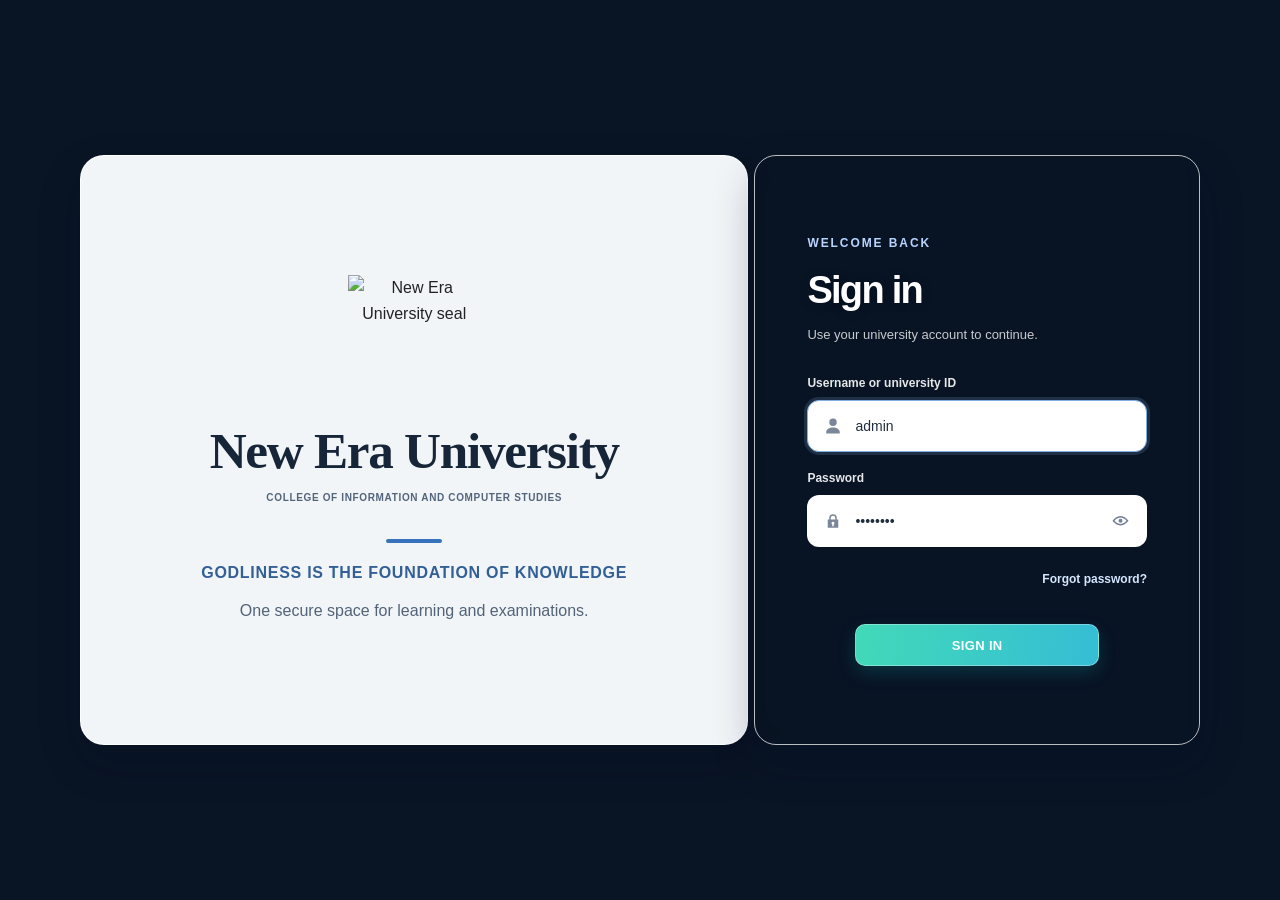
==== commit 9ebf21d2: "Add assignable roles, Discord-style permissions, login and mail fixes - Assignable roles (Exam maker" ====
--- a/html/admin.html
+++ b/html/admin.html
@@ -5,15 +5,15 @@
     <meta name="viewport" content="width=device-width,initial-scale=1" />
     <title>Online Examination</title>
     <link rel="stylesheet" href="../css/style.css">
-    <link rel="stylesheet" href="../css/shared-ui.css?v=20261118-keep-search"><link rel="stylesheet" href="../css/responsive-shell.css?v=20261118-4"><link rel="stylesheet" href="../css/prompts.css?v=20261119-glow2"><link rel="stylesheet" href="../css/table-toolbar.css?v=20261118-4"><link rel="stylesheet" href="../css/profile-popup.css?v=20261118-3"><link rel="stylesheet" href="../css/profile-oversight.css?v=20261118-2">
-    <link rel="stylesheet" href="../css/admin-modern.css?v=20261119-mon"><link rel="stylesheet" href="../css/coordinator-dashboard.css?v=20261119-admin"><link rel="stylesheet" href="../css/admin-dashboard.css?v=20261119-9"><link rel="stylesheet" href="../css/coordinator-pages.css?v=20261118-3"><link rel="stylesheet" href="../css/coordinator-workspaces.css?v=20261118-3"><link rel="stylesheet" href="../css/admin-pages.css?v=20261119-12"><link rel="stylesheet" href="../css/admin-governance.css?v=20261119-9">
+    <link rel="stylesheet" href="../css/shared-ui.css?v=20261118-keep-search"><link rel="stylesheet" href="../css/responsive-shell.css?v=20261118-4"><link rel="stylesheet" href="../css/prompts.css?v=20261119-modal"><link rel="stylesheet" href="../css/role-access.css?v=20261120-6"><link rel="stylesheet" href="../css/table-toolbar.css?v=20261118-4"><link rel="stylesheet" href="../css/profile-popup.css?v=20261118-3"><link rel="stylesheet" href="../css/profile-uniform.css?v=20261119-6"><link rel="stylesheet" href="../css/profile-oversight.css?v=20261119-1">
+    <link rel="stylesheet" href="../css/admin-modern.css?v=20261119-mon"><link rel="stylesheet" href="../css/coordinator-dashboard.css?v=20261119-admin"><link rel="stylesheet" href="../css/admin-dashboard.css?v=20261119-9"><link rel="stylesheet" href="../css/coordinator-pages.css?v=20261118-3"><link rel="stylesheet" href="../css/coordinator-workspaces.css?v=20261118-3"><link rel="stylesheet" href="../css/admin-pages.css?v=20261120-pp2"><link rel="stylesheet" href="../css/admin-governance.css?v=20261120-pp2">
     <link rel="stylesheet" href="../css/admin-workspaces.css">
     <link rel="stylesheet" href="../css/system-management.css?v=20260902-announcement-menu-right">
     <link rel="stylesheet" href="../css/curriculum-management.css?v=20260920-unified">
     <link rel="stylesheet" href="../css/role-dashboard.css">
     <link rel="stylesheet" href="../css/governance.css">
     <link rel="stylesheet" href="../css/management-menus.css">
-    <script src="../js/storage.js"></script>
+    <script src="../js/storage.js?v=20261119-keep"></script>
     <script src="../js/weekly-learning.js"></script>
     <script src="../js/demo-data.js"></script>
     <script src="../js/section-service.js"></script>
@@ -21,15 +21,16 @@
     <script src="../js/student-profile.js"></script><script src="../js/role-profile.js?v=20261118-overview-2"></script>
     <script src="../js/faculty-profile.js"></script>
     <script src="../js/audit-service.js"></script>
-    <script src="../js/permission-service.js?v=20261119-roles"></script>
-    <script src="../js/approval-service.js"></script>
+    <script src="../js/permission-service.js?v=20261120-tri"></script>
+    <script src="../js/approval-service.js?v=20261120-roles"></script>
     <script src="../js/academic-workflow-service.js"></script>
-    <script src="../js/admin-table-tools.js?v=20261118-export2"></script><script src="../js/admin-monitoring.js?v=20261119-8"></script><script src="../js/admin-dashboard.js?v=20261119-7"></script><script src="../js/coordinator-pages.js?v=20261118-5"></script><script src="../js/coordinator-workspaces.js?v=20261119-1"></script><script src="../js/admin-pages.js?v=20261119-10"></script>
-<script src="../js/auth.js"></script>
-    <script src="../js/ui.js?v=20261118-rail"></script>
+    <script src="../js/admin-table-tools.js?v=20261118-export2"></script><script src="../js/admin-monitoring.js?v=20261120-clip"></script><script src="../js/admin-dashboard.js?v=20261119-7"></script><script src="../js/coordinator-pages.js?v=20261118-5"></script><script src="../js/coordinator-workspaces.js?v=20261119-1"></script><script src="../js/admin-pages.js?v=20261119-15"></script>
+<script src="../js/auth.js?v=20261119-keep"></script><script src="../js/page-permissions.js?v=20261120-tri"></script>
+<script src="../js/role-access.js?v=20261120-6"></script>
+    <script src="../js/ui.js?v=20261120-mail"></script>
     <script src="../js/system-management.js"></script>
     <script src="../js/admin-workspaces.js"></script>
-    <script src="../js/admin-governance.js?v=20261119-8"></script>
+    <script src="../js/admin-governance.js?v=20261120-tri2"></script>
 </head>
 
 <body data-role="admin">
@@ -1495,5 +1496,7 @@
   });
 </script>
 
+<script src="../js/profile-enhance.js?v=20261119-1"></script><script src="../js/profile-uniform.js?v=20261119-1"></script>
+<script src="../js/overlay-stack.js?v=20261119-1"></script>
 </body>
 </html>
--- a/css/style.css
+++ b/css/style.css
@@ -0,0 +1,615 @@
+* {
+  margin: 0;
+  padding: 0;
+  box-sizing: border-box;
+  font-family: "Poppins", sans-serif;
+}
+
+body {
+  background: #EEEEEE;
+  color: #222;
+}
+
+.login-bg {
+  background: url("../assets/background.png") no-repeat center center/cover;
+  min-height: 100vh;
+  padding: 32px;
+  display: flex;
+  justify-content: center;
+  align-items: center;
+  position: relative;
+}
+
+.overlay {
+  position: absolute;
+  inset: 0;
+  background: rgba(7, 18, 34, 0.46);
+  z-index: 0;
+}
+
+.container {
+  background: rgba(255, 255, 255, 0.95);
+  border-radius: 10px;
+  padding: 2rem;
+  position: relative;
+  z-index: 1;
+  text-align: center;
+}
+
+.login-container {
+  width: min(1120px, 100%);
+}
+
+.panel {
+  background: white;
+  border-radius:12px;
+  padding:34px;
+}
+
+.logo {
+  width: 50px;
+}
+
+.header {
+  display: flex;
+  align-items: center;
+  justify-content: center;
+  gap: 10px;
+  margin-bottom: 5px;
+}
+
+.header .logo {
+  width: 90px;
+}
+
+.header h1 {
+  font-size: 26px;
+  color: #333;
+  font-weight: 800;
+  text-align: left;
+}
+
+.header h3 {
+  font-size: 13px;
+  color: #888;
+  margin-bottom: 15px;
+  font-weight: 800;
+  text-align: left;
+}
+
+.subtitle {
+  font-weight: 600;
+  font-style: italic;
+  margin-bottom: 25px;
+  color: #222;
+}
+
+.role-buttons {
+  display: flex;
+  flex-direction: column;
+  gap: 12px;
+}
+
+.btn {
+  border: none;
+  color: white;
+  padding: 10px;
+  border-radius: 3px;
+  cursor: pointer;
+  font-size: 15px;
+  transition: 0.3s;
+  width: 60%;
+  margin: auto;
+}
+
+.btn:hover { opacity: 0.85; }
+
+.btn.admin { background: var(--role-admin, #4A6FA5); }
+.btn.faculty { background: var(--role-faculty, #3A7D78); }
+.btn.student { background: var(--role-student, #487F53); }
+
+/* Unified public sign-in experience. */
+body.login-bg .login-shell {
+  position: relative;
+  z-index: 1;
+  display: grid;
+  width: min(1120px, 100%);
+  grid-template-columns: minmax(0, 3fr) minmax(400px, 2fr);
+  gap: 6px;
+  min-height: 590px;
+  padding: 0;
+  overflow: visible;
+  border: 0;
+  border-radius: 0;
+  background: transparent !important;
+  box-shadow: none;
+  backdrop-filter: none;
+  -webkit-backdrop-filter: none;
+  text-align: left;
+  font-family: "Segoe UI Variable Display", "Segoe UI", Arial, sans-serif;
+}
+
+body.login-bg .login-shell :is(button,input) { font-family: inherit; }
+
+.login-brand {
+  position: relative;
+  display: flex;
+  flex-direction: column;
+  justify-content: center;
+  padding: 64px 56px;
+  overflow: hidden;
+  user-select: none;
+  caret-color: transparent;
+  background:#f2f5f8;
+  border:1px solid rgba(255,255,255,.88);
+  border-radius:24px;
+  box-shadow:0 18px 42px rgba(0,15,38,.22);
+}
+
+.login-brand::after {
+  content: none;
+}
+
+.login-brand-identity { display:flex; flex-direction:column; align-items:center; gap:16px; text-align:center; }
+.login-brand-logo { width:132px; height:132px; object-fit:contain; }
+.login-eyebrow { margin: 0 0 12px; color: #4a6fa5; font-size: 12px; font-weight: 800; letter-spacing: .16em; text-transform: uppercase; }
+body.login-bg .login-brand h1 { max-width:none; margin:0; color:#172538 !important; font-family:"Edwardian Script ITC","Monotype Corsiva","Brush Script MT",cursive; font-size:clamp(46px,4vw,64px); font-weight:700; line-height:1.1; letter-spacing:-.025em; text-align:center; white-space:nowrap; }
+.login-college { max-width:420px; margin:10px auto 0; color:#53647a; font-size:10px; font-weight:750; letter-spacing:.065em; line-height:1.55; text-align:center; text-transform:uppercase; }
+.login-tagline { max-width:500px; margin:0 auto; color:#315f96; font-size:16px; font-weight:650; letter-spacing:.045em; line-height:1.45; text-align:center; text-transform:uppercase; }
+.login-brand-copy { max-width:420px; margin:14px auto 0; color:#526378; font-size:16px; line-height:1.65; text-align:center; }
+.login-brand-rule { width:56px; height:4px; margin:34px auto 18px; border-radius:99px; background:#3773bd; }
+
+.login-panel { position:relative; isolation:isolate; display:flex; flex-direction:column; justify-content:center; padding:58px 52px; background:transparent; border:1px solid rgba(255,255,255,.72); border-radius:22px; box-shadow:0 18px 42px rgba(0,15,38,.28); backdrop-filter:none; -webkit-backdrop-filter:none; }
+.login-panel::before { content:""; position:absolute; z-index:-1; inset:-10px; border-radius:28px; background:linear-gradient(rgba(7,18,34,.30),rgba(7,18,34,.30)),url("../assets/background.png") center center/cover fixed no-repeat; filter:blur(8px); clip-path:inset(10px round 22px); }
+.login-panel .login-eyebrow { color:#b9d5ff; }
+.login-panel-heading h2 { margin: 0; color: #fff; font-size: 38px; letter-spacing: -.045em; text-shadow:0 1px 12px rgba(0,0,0,.18); }
+.login-panel-heading>p:last-child { margin: 9px 0 28px; color: rgba(255,255,255,.78); font-size: 13px; line-height: 1.6; }
+body.login-bg .login-panel form { gap: 17px; margin: 0; }
+.login-field { display:grid; gap:7px; font-size:12px; font-weight:750; }
+.login-panel .login-field { color:rgba(255,255,255,.9); }
+.login-input-shell { display:flex; align-items:center; min-height:52px; overflow:hidden; border:1px solid rgba(255,255,255,.9); border-radius:12px; background:#fff; transition:border-color .2s,box-shadow .2s; backdrop-filter:none; }
+.login-input-shell:focus-within { border-color:#82aee2; background:#fff; box-shadow:0 0 0 3px rgba(130,174,226,.18); }
+.login-input-shell>svg { flex: 0 0 auto; width: 18px; height: 18px; margin-left: 16px; fill: #7a8798; }
+body.login-bg .login-input-shell input { flex:1 1 auto; width:100%; min-width:0; height:50px; margin:0; padding:15px 13px; border:0 !important; border-radius:0; outline:0; appearance:none; background:transparent !important; color:#1f2d3d !important; font-size:14px; box-shadow:none !important; }
+body.login-bg .login-input-shell input:-webkit-autofill,
+body.login-bg .login-input-shell input:-webkit-autofill:hover,
+body.login-bg .login-input-shell input:-webkit-autofill:focus { -webkit-text-fill-color:#1f2d3d; -webkit-box-shadow:0 0 0 1000px transparent inset !important; box-shadow:0 0 0 1000px transparent inset !important; transition:background-color 9999s ease-out 0s; }
+.password-toggle { position:relative; display:grid; place-items:center; flex:0 0 42px; height:42px; margin-right:5px; border:0; border-radius:9px; background:transparent; color:#718096; cursor:pointer; }
+.password-toggle:hover,.password-toggle:focus-visible { background: #eaf0f7; color: #365d91; }
+.password-toggle svg { width: 19px; height: 19px; fill: currentColor; }
+.password-toggle.is-visible::after { content:""; position:absolute; width:22px; height:2px; border-radius:2px; background:currentColor; transform:rotate(-42deg); box-shadow:0 0 0 1px rgba(255,255,255,.65); }
+.login-form-links { display: flex; justify-content: flex-end; margin-top: -5px; }
+.login-form-links button { border: 0; background: transparent; color: #d5e6ff; cursor: pointer; font-size: 12px; font-weight: 750; }
+.login-form-links button:hover { text-decoration: underline; }
+body.login-bg #loginBtn { width:72%; min-height:42px; margin:8px auto 0; border:1px solid rgba(255,255,255,.34); border-radius:10px; background:linear-gradient(100deg,#42d9b8 0%,#35bdd5 100%) !important; box-shadow:0 7px 18px rgba(25,177,184,.2); color:#f8ffff; font-size:13px; font-weight:700; letter-spacing:.025em; transition:transform .18s ease,box-shadow .18s ease,filter .18s ease; }
+body.login-bg #loginBtn:hover { opacity:1; transform:translateY(-1px); box-shadow:0 10px 22px rgba(25,177,184,.27); filter:saturate(108%); }
+body.login-bg #loginBtn:active { transform:translateY(0); box-shadow:0 4px 10px rgba(25,177,184,.2); }
+
+.login-credential-field { position:relative; }
+.saved-accounts-menu { position:absolute; z-index:12; top:calc(100% + 7px); right:0; left:0; max-height:310px; overflow-y:auto; padding:10px; border:1px solid #d5dde7; border-radius:12px; background:rgba(255,255,255,.96); box-shadow:0 12px 26px rgba(18,38,66,.18); backdrop-filter:blur(10px); }
+.saved-accounts-menu[hidden] { display:none; }
+.saved-accounts-menu>p { margin:2px 5px 8px; color:#7a8798; font-size:10px; font-weight:800; letter-spacing:.08em; text-transform:uppercase; }
+.saved-accounts-menu>button { display:grid; grid-template-columns:auto 1fr; align-items:center; gap:10px; width:100%; padding:10px; border:0; border-radius:10px; background:transparent; color:#2b394b; cursor:pointer; text-align:left; }
+.saved-accounts-menu>button:hover,.saved-accounts-menu>button:focus-visible { background:#eef3f9; }
+.saved-accounts-menu strong,.saved-accounts-menu small { display:block; }
+.saved-accounts-menu strong { font-size:12px; }
+.saved-accounts-menu small { margin-top:2px; color:#7a8798; font-size:10px; }
+.saved-avatar { display:grid; place-items:center; width:34px; height:34px; border-radius:50%; background:#416fa9; color:#fff; font-size:10px; font-weight:850; }
+.saved-account-note { display:block; margin:8px 5px 3px; color:#7b8795; font-size:9px; line-height:1.45; }
+
+.login-dialog-backdrop { position:fixed; z-index:30; inset:0; display:grid; place-items:center; padding:20px; background:rgba(8,18,32,.62); backdrop-filter:blur(8px); }
+.login-dialog-backdrop[hidden] { display:none; }
+.login-dialog { position:relative; width:min(430px,100%); padding:32px; border:1px solid rgba(255,255,255,.7); border-radius:20px; background:rgba(255,255,255,.95); box-shadow:0 26px 70px rgba(0,15,38,.34); }
+.login-dialog h2 { margin:0; color:#1c2a3a; font-size:23px; }
+.login-dialog>p:not(.login-eyebrow) { margin:10px 0 22px; color:#6d7989; font-size:13px; line-height:1.55; }
+.login-dialog-close { position:absolute; top:13px; right:13px; width:34px; height:34px; border:0; border-radius:50%; background:transparent; color:#657386; cursor:pointer; font-size:25px; }
+.login-dialog-close:hover { background:#edf1f6; }
+.login-dialog .login-field { color:#435268; }
+.login-dialog .login-input-shell { border-color:#d8e0ea; background:#f7f9fc; backdrop-filter:none; }
+.login-dialog .login-input-shell:focus-within { border-color:#6d91bd; background:#fff; }
+.human-check { display:flex; align-items:center; gap:12px; padding:12px 14px; border:1px solid #d8e0ea; border-radius:11px; background:#f7f9fc; color:#29394c; cursor:pointer; }
+.human-check input { flex:0 0 auto; width:18px; height:18px; margin:0; accent-color:#416fa9; }
+.human-check strong,.human-check small { display:block; }
+.human-check strong { font-size:12px; }
+.human-check small { margin-top:2px; color:#748196; font-size:10px; font-weight:500; }
+.captcha-step { display:grid; gap:7px; }
+.captcha-label { color:#435268; font-size:11px; font-weight:800; letter-spacing:.04em; text-transform:uppercase; }
+.captcha-mark { display:grid; place-items:center; width:30px; height:30px; margin-left:auto; border-radius:8px; background:#e4edf8; color:#416fa9; font-size:17px; font-weight:900; }
+.human-check input:not(:checked)~.captcha-mark { color:#9aa8b8; background:#edf1f5; }
+.reset-password-step { display:grid; gap:14px; }
+.login-dialog-submit,.login-dialog-secondary { width:100%; min-height:44px; border:0; border-radius:10px; cursor:pointer; font-size:12px; font-weight:800; letter-spacing:.035em; }
+.login-dialog-submit { background:#416fa9; color:#fff; }
+.login-dialog-secondary { background:linear-gradient(100deg,#42d9b8,#35bdd5); color:#fff; }
+.login-dialog [hidden] { display:none; }
+.password-reset-message { min-height:20px; color:#3f668f; font-size:11px; line-height:1.45; }
+
+@media (max-width: 900px) {
+  .login-bg { padding:18px; }
+  body.login-bg .login-shell { grid-template-columns:1fr; gap:6px; max-width:560px; }
+  .login-brand { min-height:220px; padding:30px 34px; }
+  .login-brand-logo { width:86px; height:86px; }
+  body.login-bg .login-brand h1 { font-size:27px; }
+  .login-tagline { margin-top:24px; font-size:12px; }
+  .login-brand-copy,.login-brand-rule { display:none; }
+  .login-panel { padding:38px 34px; border-top:1px solid rgba(180,193,209,.5); border-left:0; }
+}
+
+@media (max-width: 480px) {
+  .login-bg { align-items:flex-start; padding:12px; overflow:auto; }
+  body.login-bg .login-shell { min-height:0; border-radius:18px; }
+  .login-brand { min-height:180px; padding:24px; }
+  .login-brand-identity { gap:14px; }
+  .login-brand-logo { width:64px; height:64px; }
+  body.login-bg .login-brand h1 { font-size:23px; }
+  body.login-bg .login-brand h1 { white-space:normal; }
+  .login-panel { padding:30px 22px; }
+  .login-panel-heading h2 { font-size:25px; }
+}
+
+form {
+  display: flex;
+  flex-direction: column;
+  gap: 12px;
+  margin-top: 15px;
+}
+
+input {
+  padding: 10px;
+  border: 1px solid #ccc;
+  border-radius: 3px;
+  width: 70%;
+  margin: auto;
+}
+
+.small-text {
+  font-size: 13px;
+  color: #555;
+  text-decoration: none;
+}
+
+.small-text:hover {
+  text-decoration: underline;
+}
+
+.topbar {
+  display: flex;
+  align-items: center;
+  justify-content: space-between;
+  background:white;
+  padding: 10px 18px;
+  gap: 10px;
+  z-index: 60;
+}
+
+.topbar-left {
+  display: flex;
+  align-items: center;
+  gap: 10px;
+}
+
+.menu-btn {
+  font-size: 25px;
+  cursor: pointer;
+  color:#111;
+  background: transparent;
+  border: none;
+  padding: 5px;
+}
+
+.page-title {
+  font-size: 22px;
+  font-weight: 600;
+  color: #111;
+  margin-left: 4px;
+}
+
+.topbar-right {
+  margin-left: auto;
+}
+
+.logout-btn {
+  background: #6A6E6B;
+  color: #fff;
+  border: none;
+  padding: 8px 15px;
+  border-radius: 6px;
+  cursor: pointer;
+  font-weight: 600;
+}
+
+#sidebar {
+  position: fixed;
+  height:calc(100% - 70px);
+  top: 70px;
+  width: 0;
+  left: 0;
+  z-index: 50;
+  background: #d1d1cf;
+  overflow-x: hidden;
+  transition: transform 0.35s ease;
+  padding-top: 12px;
+}
+
+#sidebar .close-x {
+  color:#495057;
+  font-size: 26px;
+  padding: 12px 18px;
+  cursor: pointer;
+  display: block;
+}
+
+#sidebar a {
+  display: block;
+  padding: 12px 20px;
+  color: #495057;
+  text-decoration: none;
+  cursor: pointer;
+  font-size: 16px;
+}
+
+#sidebar a:hover { color: #343A40; }
+
+#sidebar a.active {
+  background: #0f47ad;
+  color: #fff;
+  font-weight:700;
+  padding-left:16px;
+  border-radius:10px;
+  margin:5px 10px;
+}
+
+/* push container */
+#page {
+  transition: margin-left .28s ease;
+  padding:30px;
+  min-height:calc(100% - 100px);
+}
+
+.panel {
+  background: white;
+  border-radius: 12px;
+  padding: 35px;
+}
+
+.card-grid {
+  display: grid;
+  grid-template-columns:repeat(2, 1fr);
+  gap: 35px;
+}
+
+.card {
+  border-radius: 8px;
+  overflow: hidden;
+  display:flex;
+  flex-direction:column;
+  height:250px;
+}
+
+.card-top {
+  flex: 1.2;
+  display: flex;
+  align-items: center;
+  justify-content: space-between;
+  padding: 18px 22px;
+}
+
+.card-icon {
+  font-size: 70px;
+  opacity: .75;
+  margin-left: 5px;
+}
+
+.card-count {
+  font-size:40px;
+  color:#222;
+  font-weight:600;
+  margin-right:15px;
+  text-align:right;
+}
+
+.card-bottom {
+  background:#fff;
+  padding:12px 18px;
+  display:flex;
+  align-items:center;
+  justify-content:space-between;
+}
+
+.card-label {
+  color: #333;
+  font-size: 16px;
+}
+  
+.plus-circle {
+  width: 35px;
+  height: 35px;
+  border-radius: 50%;
+  border: 2px solid gray;
+  display: inline-flex;
+  align-items: center;
+  justify-content: center;
+  cursor: pointer;
+  background: #fff;
+  font-size: 18px;
+  color: #333;
+}
+
+.blue .card-top { background:#2d97d3; }
+.beige .card-top { background:#cfae82; }
+.green .card-top { background:#23a853; }
+.purple .card-top { background:#8b3fb2; }
+.orange .card-top { background:#f39c12; }
+
+.card.blue { border: 2px solid #2d97d3; }
+.card.beige { border: 2px solid #cfae82; }
+.card.green { border: 2px solid #23a853; }
+.card.purple { border: 2px solid #8b3fb2; }
+.card.orange { border:2px solid #f39c12; } 
+
+/* responsive */
+@media (max-width:900px) {
+  .card-grid { grid-template-columns: 1fr; }
+  .topbar { padding: 10px; }
+  #page { padding: 18px; }
+  #sidebar { top: 60px; }
+}
+
+.modal-bg {
+  position:fixed;
+  inset:0;
+  display:none;
+  align-items:center;
+  justify-content:center;
+  background:rgba(0,0,0,0.5);
+  z-index:120;
+}
+
+.modal {
+  background: #fff;
+  padding: 18px;
+  width: 500px;
+  border-radius: 8px;
+  max-height: 80vh;
+  overflow-y: auto;
+}
+
+#csvPreviewModal .modal {
+  width: auto;
+  max-width: 95vw;
+  max-height: 85vh;
+  overflow-y: auto;
+}
+
+.modal h3 {
+  margin:0 0 10px 0;
+}
+
+.modal input, .modal select {
+  width: 100%;
+  padding: 10px;
+  margin-top: 8px;
+  border-radius: 6px;
+  border: 1px solid #ddd;
+}
+
+.modal button {
+  margin-top: 12px;
+  width: 100%;
+  padding: 10px;
+  border-radius: 6px;
+  border: none;
+  background: #002147;
+  color: #fff;
+  cursor: pointer;
+  font-weight: 600;
+}
+
+.modal .cancel {
+  background:#888;
+  margin-top:8px;
+}
+
+table {
+  width: 100%;
+  border-collapse: separate;
+  border-spacing: 0;
+  margin-top: 12px;
+  border-radius: 8px;
+  overflow: hidden;
+  box-shadow: 0 2px 6px rgba(0,0,0,0.08);
+}
+
+table th, table td {
+  text-align: left;
+  padding: 10px 14px;
+}
+
+table th {
+  background: #f5f7fa;
+  font-weight: 600;
+  color: #333;
+  border-bottom: 2px solid #e0e0e0;
+}
+
+table tr:nth-child(even) {
+  background: #fafafa;
+}
+
+table tr:hover {
+  background: #eef4ff;
+  transition: background 0.2s ease;
+}
+
+table td {
+  border-bottom: 1px solid #eee;
+}
+
+table button {
+  padding: 6px 10px;
+  margin-right: 6px;
+  border: none;
+  border-radius: 4px;
+  cursor: pointer;
+  font-size: 14px;
+  font-weight: 500;
+}
+
+table button:hover {
+  opacity: 0.85;
+}
+
+table button:first-of-type {
+  background: #2d97d3;
+  color: #fff;
+}
+
+table button:last-of-type {
+  background: #e74c3c;
+  color: #fff;
+}
+
+.action-box {
+  display: flex;
+  align-items: center;
+  gap: 12px;
+  margin-bottom: 12px;
+  padding: 12px;
+  border: 1px solid #ddd;
+  border-radius: 6px;
+  background-color: #f9f9f9;
+}
+
+.action-box button {
+  padding: 8px 14px;
+  border: none;
+  border-radius: 4px;
+  background-color: #007bff;
+  color: #fff;
+  font-weight: 600;
+  cursor: pointer;
+  transition: background 0.2s ease;
+}
+
+.action-box button:hover {
+  background-color: #0056b3;
+}
+
+.action-box input[type="file"] {
+  flex: 1;
+  padding: 6px;
+  border: 1px solid #ccc;
+  border-radius: 4px;
+  background-color: #fff;
+  cursor: pointer;
+}
+
+/* ===== Login: no white strip, demo accounts list stays inside the card ===== */
+html:has(body.login-bg){background:#0b1626}
+body.login-bg{box-sizing:border-box;min-height:100dvh;margin:0;background-attachment:fixed}
+body.login-bg .overlay{position:fixed}
+/* The saved accounts list opens inside the card (pushing the form down) and scrolls on its own. */
+body.login-bg .saved-accounts-menu{position:absolute!important;z-index:30;top:calc(100% + 6px);left:0;right:0;margin:0;max-height:min(240px,36vh)!important;overflow-y:auto;overscroll-behavior:contain;background:rgba(255,255,255,.98);box-shadow:0 18px 40px rgba(18,38,66,.28)}
+body.login-bg .saved-accounts-menu::-webkit-scrollbar{width:6px}
+body.login-bg .saved-accounts-menu::-webkit-scrollbar-thumb{border-radius:6px;background:rgba(43,57,75,.25)}
+/* The page scrolls when the card is taller than the screen (small phones, open list). */
+body.login-bg{overflow-y:auto!important}
--- a/css/prompts.css
+++ b/css/prompts.css
@@ -100,3 +100,25 @@
 body[data-role="student"] :is(.role-page-hero,.student-dashboard-welcome,.subject-detail-hero)::before{content:"";position:absolute;inset:0;z-index:-1;pointer-events:none;background:radial-gradient(340px 300px at 72% -30%,var(--glow-a),transparent 70%),radial-gradient(380px 320px at -4% 130%,var(--glow-b),transparent 70%)}
 body[data-role="student"]::before{content:"";position:fixed;inset:0;z-index:-1;pointer-events:none;background:radial-gradient(900px 600px at 85% -10%,color-mix(in srgb,var(--glow-a) 45%,transparent),transparent 70%),radial-gradient(800px 600px at 0% 105%,color-mix(in srgb,var(--glow-b) 55%,transparent),transparent 70%)}
 :root[data-theme="dark"] body[data-role="student"]::before{opacity:.55}
+
+/* ===== Legacy form prompts (.modal-bg > .modal): same look as the themed prompts ===== */
+body .modal-bg>.modal:not(#pr):not(#pr2){display:flex!important;flex-wrap:wrap;align-items:center;gap:0;width:min(520px,calc(100vw - 32px))!important;max-height:calc(100dvh - 48px);margin:0!important;padding:0 0 22px!important;overflow:hidden auto;border:0!important;border-radius:20px!important;background:var(--pr-surface)!important;box-shadow:0 30px 80px rgba(0,0,0,.3)!important;color:var(--pr-ink)!important;font-family:var(--pr-font)!important}
+body .modal-bg>.modal>*:not(button):not(#pr){order:1;flex:1 1 100%;box-sizing:border-box}
+body .modal-bg>.modal>:is(h2,h3):first-child:not(#pr):not(#pr2){position:sticky;top:0;z-index:1;margin:0 0 16px!important;padding:20px 24px!important;background:linear-gradient(132deg,var(--pr-hero-a),var(--pr-hero-b))!important;color:#fff!important;font:700 17px/1.3 var(--pr-font)!important;letter-spacing:-.015em}
+body .modal-bg>.modal>*:not(:first-child):not(button):not(#pr){margin-left:24px!important;margin-right:24px!important;flex-basis:calc(100% - 48px)!important}
+body .modal-bg>.modal :is(label,.student-form-field>span):not(#pr){color:var(--pr-muted)!important;font:600 12px/1.3 var(--pr-font)!important}
+body .modal-bg>.modal .student-form-field:not(#pr){display:grid!important;gap:6px;margin-bottom:12px!important}
+body .modal-bg>.modal :is(input:not([type="checkbox"]):not([type="radio"]):not([type="file"]),select,textarea):not(#pr):not(#pr2){width:100%!important;height:40px;margin:0 0 12px!important;padding:0 12px!important;border:1px solid var(--pr-line)!important;border-radius:11px!important;background:var(--pr-surface)!important;box-shadow:none!important;color:var(--pr-ink)!important;font:400 13px/1.4 var(--pr-font)!important;box-sizing:border-box}
+body .modal-bg>.modal .student-form-field :is(input,select):not(#pr):not(#pr2){margin-bottom:0!important}
+body .modal-bg>.modal :is(input[readonly]):not(#pr):not(#pr2){background:var(--pr-soft)!important;color:var(--pr-accent)!important;font-weight:700!important}
+body .modal-bg>.modal :is(input,select,textarea):focus:not(#pr){border-color:var(--pr-accent)!important;outline:0;box-shadow:0 0 0 3px color-mix(in srgb,var(--pr-accent) 16%,transparent)!important}
+body .modal-bg>.modal>small:not(#pr){color:var(--pr-muted);font-size:11.5px}
+/* Buttons: Cancel (outlined) then the primary action, right aligned, side by side. */
+body .modal-bg>.modal>button:not(#pr):not(#pr2){order:3;display:inline-flex;align-items:center;justify-content:center;width:auto!important;min-width:110px;height:40px!important;margin:14px 24px 0 0!important;padding:0 18px!important;border:0!important;border-radius:11px!important;background:var(--pr-accent)!important;box-shadow:none!important;color:var(--pr-on-accent,#fff)!important;font:600 12px/1 var(--pr-font)!important;cursor:pointer}
+body .modal-bg>.modal>button.cancel:not(#pr):not(#pr2){order:2;margin-left:auto!important;margin-right:10px!important;min-width:96px;border:1px solid var(--pr-line)!important;background:transparent!important;color:var(--pr-ink)!important}
+body .modal-bg>.modal>button:not(.cancel):not(#pr):hover{filter:brightness(1.08)}
+body .modal-bg>.modal>button.cancel:not(#pr):hover{background:var(--pr-soft)!important}
+body .modal-bg>.modal :is(fieldset):not(#pr){padding:12px!important;border:1px solid var(--pr-line)!important;border-radius:12px!important}
+body .modal-bg>.modal table:not(#pr){width:100%;border-collapse:collapse;font-size:12px}
+body .modal-bg>.modal :is(th):not(#pr){padding:8px 10px!important;border-bottom:1px solid var(--pr-line)!important;background:transparent!important;color:var(--pr-muted)!important;font:650 9.5px/1.3 var(--pr-font)!important;letter-spacing:.055em;text-transform:uppercase}
+body .modal-bg>.modal :is(td):not(#pr){padding:8px 10px!important;border-bottom:1px solid color-mix(in srgb,var(--pr-line) 60%,transparent)!important}
--- a/css/role-access.css
+++ b/css/role-access.css
@@ -0,0 +1,44 @@
+/* Assignable roles: Intern view banner, exam-maker note, "View as" switch. */
+.ra-intern-banner{position:sticky;top:0;z-index:2600;display:flex;flex-wrap:wrap;align-items:center;gap:14px;padding:10px 18px;background:linear-gradient(90deg,#1f4f4a,#2f8d83);color:#fff;font:500 12px/1.4 var(--pr-font,'Poppins',Arial,sans-serif);box-shadow:0 6px 18px rgba(0,0,0,.18)}
+.ra-intern-banner .ra-eye{display:grid;width:32px;height:32px;place-items:center;border-radius:10px;background:rgba(255,255,255,.16)}
+.ra-intern-banner .ra-eye svg{width:18px;height:18px;fill:#fff}
+.ra-intern-banner>div{flex:1;min-width:220px}
+.ra-intern-banner strong{display:block;font-weight:700;font-size:13px}
+.ra-intern-banner small{color:rgba(255,255,255,.82)}
+.ra-intern-banner label{display:flex;align-items:center;gap:8px}
+.ra-intern-banner label span{color:rgba(255,255,255,.8);font-weight:600}
+.ra-intern-banner select{height:32px;padding:0 10px;border:1px solid rgba(255,255,255,.35);border-radius:9px;background:rgba(255,255,255,.14);color:#fff;font:500 12px var(--pr-font,inherit)}
+.ra-intern-banner select option{color:#1d2730}
+.ra-intern-banner a{padding:7px 12px;border:1px solid rgba(255,255,255,.35);border-radius:9px;color:#fff;font-weight:600;text-decoration:none}
+.ra-intern-banner a:hover{background:rgba(255,255,255,.14)}
+/* Read-only: editing controls are hidden in Intern view (writes are blocked anyway). */
+html.intern-view:not(#ra):not(#ra2) :is(.fx-add,.table-add-action,.table-import-action,.exam-item-actions,[onclick*="openExamModal"],[onclick*="editExam"],[onclick*="deleteExam"],[onclick*="saveQuestion"],[onclick*="deleteQuestion"],[onclick*="duplicateQuestion"],[onclick*="openQuestionForm"],[onclick*="addQuestion"],[data-faculty-workspace-action],[class*="lesson-add"],[class*="add-block"],[class*="edit-block"],.question-actions){display:none!important}
+html.intern-view :is(textarea,input:not([type="search"]),select):not(.ra-intern-banner select):not([type="search"]){pointer-events:none}
+/* Exam maker note on My Exams. */
+.ra-maker-note{display:flex;flex-wrap:wrap;align-items:center;gap:10px;margin:0 0 14px;padding:11px 16px;border:1px solid var(--pr-line,#ddd);border-left:3px solid #7c6bd6;border-radius:12px;background:var(--pr-surface,#fff);color:var(--pr-ink,#1d2730);font:400 12px/1.5 var(--pr-font,inherit)}
+.ra-maker-note strong{font-weight:650}
+.ra-maker-note span{color:var(--pr-muted,#667)}
+.ra-maker-note.locked{border-left-color:#d39a2c}
+/* "View as" switch in the profile menu. */
+.ra-switch{display:grid;gap:2px;margin:0 0 6px;padding:0 0 6px;border-bottom:1px solid var(--pr-line,#e5e5e5)}
+.ra-switch>p{margin:6px 12px 4px;color:var(--pr-muted,#778);font:700 9.5px var(--pr-font,inherit);letter-spacing:.1em;text-transform:uppercase}
+.ra-switch .ra-view{display:grid!important;grid-template-columns:22px 1fr;align-items:center;column-gap:8px;text-decoration:none}
+.ra-switch .ra-view small{grid-column:2;color:var(--pr-muted,#778);font-size:10.5px;font-weight:400}
+.ra-switch .ra-view.current{background:color-mix(in srgb,var(--pr-accent,#5b4a75) 12%,transparent)}
+/* Role pills and request dialogs (shared). */
+.ra-pill{display:inline-flex;align-items:center;gap:6px;padding:3px 10px 3px 8px;border-radius:999px;background:color-mix(in srgb,var(--c) 13%,transparent);color:var(--pr-ink,#1d2730);font:600 11px/1.4 var(--pr-font,inherit);white-space:nowrap}
+.ra-pill::before{content:"";width:7px;height:7px;border-radius:50%;background:var(--c)}
+.ra-subject{display:inline-block;padding:3px 9px;border-radius:7px;background:var(--pr-soft,#f1f1f1);color:var(--pr-ink,#1d2730);font:600 11px/1.4 var(--pr-font,inherit)}
+.ra-menu{position:fixed;z-index:4000;min-width:210px;padding:6px;border:1px solid var(--pr-line,#ddd);border-radius:12px;background:var(--pr-surface,#fff);box-shadow:0 14px 34px rgba(0,0,0,.18)}
+.ra-menu button{display:flex;align-items:center;gap:9px;width:100%;padding:9px 11px;border:0;border-radius:8px;background:transparent;color:var(--pr-ink,#1d2730);font:600 12px var(--pr-font,inherit);text-align:left;cursor:pointer}
+.ra-menu button:hover{background:var(--pr-soft,#f3f3f3)}
+.ra-menu svg{width:15px;height:15px;fill:currentColor;opacity:.8}
+.ra-held{display:flex;flex-wrap:wrap;gap:5px;margin:4px 0 0;padding:8px 6px 2px;border-top:1px solid var(--pr-line,#e5e5e5)}
+:is(.role-sidebar-profile-menu,.student-sidebar-profile-menu) .ra-switch .ra-view{display:grid!important;grid-template-columns:22px 1fr;padding:8px 10px;border-radius:9px;color:inherit;font:600 12px var(--pr-font,inherit)}
+:is(.role-sidebar-profile-menu,.student-sidebar-profile-menu) .ra-switch .ra-view:hover{background:color-mix(in srgb,currentColor 10%,transparent)}
+:is(.role-sidebar-profile-menu,.student-sidebar-profile-menu) .ra-switch>p{color:inherit;opacity:.65}
+/* Banner sits above the page instead of covering its top. */
+html.intern-view .ra-intern-banner{position:fixed;top:0;left:0;right:0}
+html.intern-view body{padding-top:var(--ra-banner-h,60px)!important}
+html.intern-view{scroll-padding-top:var(--ra-banner-h,60px)}
+html.intern-view #sidebar{top:calc(var(--ra-banner-h,60px) + 10px)!important;height:auto!important;bottom:18px!important;max-height:none!important}
--- a/css/profile-uniform.css
+++ b/css/profile-uniform.css
@@ -0,0 +1,106 @@
+/* ==================================================================
+   One look for every profile popup, every role: banner header in the
+   role's colors, pill tabs filled with the role accent, soft cards.
+   What each popup shows still depends on who opens it and from where.
+   ================================================================== */
+/* Role accents (profiles, tabs, buttons). */
+body[data-role="admin"]{--pr-accent:#5b4a75;--pr-on-accent:#fff}
+:root[data-theme="dark"] body[data-role="admin"]{--pr-accent:#b9a6d6;--pr-on-accent:#1c1830}
+body[data-role="coordinator"]{--pr-accent:#3f6a93;--pr-on-accent:#fff}
+:root[data-theme="dark"] body[data-role="coordinator"]{--pr-accent:#8fb5dc;--pr-on-accent:#13202e}
+
+/* Pill tabs in every profile popup (Coordinator professor/student dialogs included). */
+body :is(.role-profile-tabs,#studentProfileModal .profile-tabs,#facultyProfileModal .profile-tabs,.student-profile-tabs,.professor-profile-tabs):not(#pu):not(#pu2){display:flex!important;flex-wrap:wrap;gap:6px!important;margin:0!important;padding:14px 30px!important;border:0!important;border-bottom:1px solid var(--pr-line)!important;border-radius:0!important;background:var(--pr-surface)!important}
+body :is(.role-profile-tabs,#studentProfileModal .profile-tabs,#facultyProfileModal .profile-tabs,.student-profile-tabs,.professor-profile-tabs)>button:not(#pu):not(#pu2):not(#pu3){height:32px!important;min-height:0!important;margin:0!important;padding:0 14px!important;border:1px solid var(--pr-line)!important;border-radius:999px!important;background:transparent!important;box-shadow:none!important;color:var(--pr-muted)!important;font:600 11px/1 var(--pr-font)!important;letter-spacing:0!important;cursor:pointer}
+body :is(.role-profile-tabs,#studentProfileModal .profile-tabs,#facultyProfileModal .profile-tabs,.student-profile-tabs,.professor-profile-tabs)>button:not(#pu):not(#pu2):not(#pu3):hover{border-color:color-mix(in srgb,var(--pr-accent) 45%,var(--pr-line))!important;color:var(--pr-ink)!important}
+body :is(.role-profile-tabs,#studentProfileModal .profile-tabs,#facultyProfileModal .profile-tabs,.student-profile-tabs,.professor-profile-tabs)>button:is(.active,[aria-selected="true"],[aria-pressed="true"]):not(#pu):not(#pu2):not(#pu3){border-color:var(--pr-accent)!important;background:var(--pr-accent)!important;color:var(--pr-on-accent,#fff)!important}
+body :is(.role-profile-tabs,.profile-tabs,.student-profile-tabs,.professor-profile-tabs)>button::after{display:none!important}
+
+/* Banner header of the Coordinator professor dialog and Admin faculty modal. */
+body :is(#facultyProfileModal .student-profile-head,.professor-load-card>header):not(#pu):not(#pu2){padding:26px 30px!important;background:linear-gradient(135deg,var(--pr-hero-a),var(--pr-hero-b))!important;color:#fff!important}
+body #facultyProfileModal .student-profile-head :is(h2,#facultyProfileName):not(#pu){color:#fff!important;font:700 24px/1.2 var(--pr-font)!important}
+body #facultyProfileModal .student-profile-head p:not(.profile-eyebrow):not(#pu){color:rgba(255,255,255,.78)!important;font-size:12px!important}
+body #facultyProfileModal .faculty-avatar:not(#pu){background:rgba(255,255,255,.14)!important;color:#fff!important}
+
+/* Content: headings and cards at the same scale everywhere. */
+body :is(#facultyProfileContent,#studentProfileContent) :is(h3,h4):not(#pu){color:var(--pr-ink)!important;font:650 15px/1.3 var(--pr-font)!important}
+body :is(#facultyProfileContent,#studentProfileContent)>:is(p,.panel-help):not(#pu){color:var(--pr-muted)!important;font-size:12px!important}
+
+/* Rows that open a profile on click. */
+body :is(#facultyTable,#studentTable,#deanPersonnelTable) tbody tr{cursor:pointer}
+
+/* Dean member profile (built from the shared role-profile classes). */
+.pu-load{display:flex;align-items:center;gap:10px}
+.pu-load i{flex:1;height:8px;overflow:hidden;border-radius:999px;background:var(--pr-soft)}
+.pu-load b{display:block;height:100%;border-radius:inherit;background:var(--pr-accent)}
+.pu-load b.over{background:#b5534b}
+
+/* Every Admin profile modal (student profile, student administration, faculty profile). */
+body .student-profile-bg .student-profile-page:not(#pu){width:min(980px,calc(100vw - 32px))!important;overflow:hidden auto!important;border:0!important;border-radius:20px!important;background:var(--pr-surface)!important;box-shadow:0 30px 80px rgba(0,0,0,.3)!important;font-family:var(--pr-font)!important}
+body .student-profile-bg .student-profile-head:not(#pu):not(#pu2){display:flex!important;align-items:center;gap:18px;margin:0!important;padding:26px 30px!important;border:0!important;background:linear-gradient(135deg,var(--pr-hero-a),var(--pr-hero-b))!important;color:#fff!important}
+body .student-profile-bg .student-profile-head :is(h2,h3):not(#pu){margin:0!important;color:#fff!important;font:700 24px/1.2 var(--pr-font)!important}
+body .student-profile-bg .student-profile-head p:not(.profile-eyebrow):not(#pu){margin:4px 0 0!important;color:rgba(255,255,255,.78)!important;font:400 12px var(--pr-font)!important}
+body .student-profile-bg .profile-eyebrow:not(#pu){margin:0 0 4px!important;color:color-mix(in srgb,var(--role-shell-yellow,#f0c36d) 80%,#fff)!important;font:700 10px var(--pr-font)!important;letter-spacing:.14em!important;text-transform:uppercase}
+body .student-profile-bg .profile-avatar:not(#pu):not(#pu2){display:grid;width:58px!important;height:58px!important;place-items:center;border:2px solid rgba(255,255,255,.28)!important;border-radius:50%!important;background:rgba(255,255,255,.14)!important;box-shadow:none!important;color:#fff!important;font:700 18px var(--pr-font)!important}
+body .student-profile-bg .student-profile-head :is(.profile-close,.student-command-menu>summary,button):not(#pu):not(#pu2){display:grid;width:36px!important;height:36px!important;place-items:center;padding:0!important;border:1px solid rgba(255,255,255,.24)!important;border-radius:10px!important;background:rgba(255,255,255,.12)!important;box-shadow:none!important;color:#fff!important}
+body .student-profile-bg .profile-tabs:not(#pu):not(#pu2){display:flex!important;flex-wrap:wrap;gap:6px!important;margin:0!important;padding:14px 30px!important;border:0!important;border-bottom:1px solid var(--pr-line)!important;background:var(--pr-surface)!important}
+body .student-profile-bg .profile-tab:not(#pu):not(#pu2):not(#pu3){height:32px!important;margin:0!important;padding:0 14px!important;border:1px solid var(--pr-line)!important;border-radius:999px!important;background:transparent!important;color:var(--pr-muted)!important;font:600 11px/1 var(--pr-font)!important}
+body .student-profile-bg .profile-tab.active:not(#pu):not(#pu2):not(#pu3){border-color:var(--pr-accent)!important;background:var(--pr-accent)!important;color:var(--pr-on-accent,#fff)!important}
+body .student-profile-bg .profile-tab::after{display:none!important}
+body .student-profile-bg .student-profile-page>main:not(#pu){padding:22px 30px 30px!important;background:var(--pr-soft)!important}
+/* Content blocks become cards with their heading inside. */
+body .student-profile-bg .student-profile-page>main>:is(section,.profile-section,div:not(.profile-stat-grid):not(.table-scroll)):not(#pu){margin:0 0 16px!important;padding:18px 20px!important;border:1px solid var(--pr-line)!important;border-radius:16px!important;background:var(--pr-surface)!important;box-shadow:none!important}
+body .student-profile-bg .student-profile-page>main :is(h3,h4):not(#pu){margin:0 0 4px!important;color:var(--pr-ink)!important;font:650 15px/1.3 var(--pr-font)!important}
+body .student-profile-bg .student-profile-page>main :is(h3,h4)+p:not(#pu){margin:0 0 12px!important;color:var(--pr-muted)!important;font:400 11.5px/1.4 var(--pr-font)!important}
+body .student-profile-bg .student-profile-page>main table:not(#pu){width:100%;border-collapse:collapse}
+body .student-profile-bg .student-profile-page>main :is(thead,thead tr,th):not(#pu){background:transparent!important}
+body .student-profile-bg .student-profile-page>main th:not(#pu):not(#pu2){padding:9px 14px!important;border:0!important;border-bottom:1px solid var(--pr-line)!important;color:var(--pr-muted)!important;font:650 9.5px/1.3 var(--pr-font)!important;letter-spacing:.055em!important;text-transform:uppercase}
+body .student-profile-bg .student-profile-page>main td:not(#pu):not(#pu2){padding:10px 14px!important;border:0!important;border-bottom:1px solid color-mix(in srgb,var(--pr-line) 60%,transparent)!important;background:transparent!important;color:var(--pr-ink)!important;font:400 12.5px/1.4 var(--pr-font)!important}
+body .student-profile-bg .student-profile-page>main :is(.table-scroll,.management-table-shell):not(#pu){margin:0!important;border:0!important;border-radius:0!important;background:transparent!important;box-shadow:none!important}
+/* The content area fills the popup, so short tabs leave no lighter strip at the bottom. */
+body .student-profile-bg .student-profile-page:not(#pu):not(#pu2){display:flex!important;flex-direction:column;background:var(--pr-soft)!important}
+body .student-profile-bg .student-profile-page>:is(header,nav):not(#pu){flex:0 0 auto}
+body .student-profile-bg .student-profile-page>main:not(#pu):not(#pu2){flex:1 1 auto;min-height:0}
+
+/* Stat tiles sit straight on the background (no extra card around them). */
+body .student-profile-bg .student-profile-page>main>.profile-stat-grid:not(#pu):not(#pu2){padding:0!important;border:0!important;background:transparent!important}
+/* A table that sits directly in the content is its own card. */
+body .student-profile-bg .student-profile-page>main>.table-scroll:not(#pu):not(#pu2){margin:0 0 16px!important;overflow:auto;border:1px solid var(--pr-line)!important;border-radius:16px!important;background:var(--pr-surface)!important}
+
+/* Account history: toolbar on the header row, borderless icons, table flush in the card. */
+body .lifecycle-history-content:not(#pu):not(#pu2){display:grid!important;grid-template-columns:minmax(0,1fr) auto;align-items:start;column-gap:12px}
+body .lifecycle-history-content>header:not(#pu){grid-column:1;margin:0 0 12px!important;padding:0!important;border:0!important}
+body .lifecycle-history-content>.lifecycle-history-tools:not(#pu):not(#pu2){position:relative;grid-column:2;grid-row:1;display:flex!important;align-items:center;gap:2px;margin:0!important;padding:0!important;border:0!important;background:transparent!important}
+body .lifecycle-history-content>:not(header):not(.lifecycle-history-tools){grid-column:1/-1}
+body .lifecycle-history-content .lifecycle-icon:not(#pu):not(#pu2):not(#pu3){display:inline-grid!important;width:34px!important;height:34px!important;min-height:0!important;margin:0!important;padding:0!important;place-items:center;border:0!important;border-radius:10px!important;background:transparent!important;box-shadow:none!important;color:var(--pr-ink)!important}
+body .lifecycle-history-content .lifecycle-icon:not(#pu):not(#pu2):not(#pu3):is(:hover,.active,[aria-expanded="true"]){background:color-mix(in srgb,var(--pr-ink) 9%,transparent)!important}
+body .lifecycle-history-content .lifecycle-search input:not(#pu):not(#pu2){width:200px;height:34px!important;padding:0 11px!important;border:1px solid var(--pr-line)!important;border-radius:9px!important;background:var(--pr-surface)!important;color:var(--pr-ink)!important;font:400 12.5px var(--pr-font)!important}
+body .lifecycle-history-content :is(.table-scroll,.workspace-table-scroll,table):not(#pu):not(#pu2){margin:0!important;border:0!important;border-radius:0!important;background:transparent!important;box-shadow:none!important}
+body .lifecycle-history-content :is(thead,thead tr,th):not(#pu){background:transparent!important}
+body .lifecycle-history-content th:not(#pu):not(#pu2){padding:9px 14px!important;border:0!important;border-bottom:1px solid var(--pr-line)!important;color:var(--pr-muted)!important;font:650 9.5px/1.3 var(--pr-font)!important;letter-spacing:.055em!important;text-transform:uppercase}
+body .lifecycle-history-content td:not(#pu):not(#pu2){padding:10px 14px!important;border:0!important;border-bottom:1px solid color-mix(in srgb,var(--pr-line) 60%,transparent)!important;background:transparent!important;font:400 12.5px/1.4 var(--pr-font)!important}
+
+/* ===== Easier student / faculty administration popups ===== */
+/* Quick facts strip under the banner. */
+.pe-facts{display:grid;grid-template-columns:repeat(5,minmax(0,1fr));border-bottom:1px solid var(--pr-line);background:var(--pr-surface)}
+.pe-facts>div{display:grid;gap:3px;padding:12px 18px;border-left:1px solid var(--pr-line)}
+.pe-facts>div:first-child{border-left:0;padding-left:30px}
+.pe-facts span{color:var(--pr-muted);font:600 10px/1.2 var(--pr-font);letter-spacing:.08em;text-transform:uppercase}
+.pe-facts strong{overflow:hidden;color:var(--pr-ink);font:650 14px/1.3 var(--pr-font);text-overflow:ellipsis;white-space:nowrap}
+/* Tabs pinned while scrolling, with icons. */
+body .student-profile-bg .profile-tabs:not(#pu):not(#pu2):not(#pu3){position:sticky;top:0;z-index:5;box-shadow:0 6px 14px -12px rgba(0,0,0,.35)}
+body .student-profile-bg .profile-tab:not(#pu):not(#pu2):not(#pu3):not(#pu4){display:inline-flex!important;align-items:center;gap:6px;height:34px!important;padding:0 14px 0 11px!important;font-size:11.5px!important}
+.student-profile-bg .profile-tab svg{width:14px;height:14px;fill:currentColor;opacity:.85}
+/* Subject tables: code chip, section pill, professor with initials. */
+.pe-code{display:inline-block;padding:2px 8px;border-radius:7px;background:color-mix(in srgb,var(--pr-accent) 12%,transparent);color:var(--pr-accent)!important;font:700 11.5px/1.5 var(--pr-font)!important;letter-spacing:.02em}
+.pe-code+br{display:none}
+.pe-code~small{display:block;margin-top:4px;color:var(--pr-muted)!important;font-size:11.5px!important}
+.pe-section{display:inline-block;padding:3px 10px;border-radius:999px;background:var(--pr-soft);color:var(--pr-ink);font:600 11px/1.4 var(--pr-font)}
+.pe-prof{display:inline-flex;align-items:center;gap:9px;color:var(--pr-ink);font:500 12.5px var(--pr-font)}
+.pe-prof i{display:grid;width:28px;height:28px;flex:0 0 auto;place-items:center;border-radius:50%;background:color-mix(in srgb,var(--pr-accent) 14%,transparent);color:var(--pr-accent);font:700 10px var(--pr-font);font-style:normal}
+.pe-missing{display:inline-block;padding:3px 10px;border-radius:999px;background:color-mix(in srgb,#d39a2c 16%,transparent);color:#8a5a12;font:600 11px/1.4 var(--pr-font)}
+:root[data-theme="dark"] .pe-missing{color:#f0c06a}
+body .student-profile-bg .student-profile-page>main tbody tr:hover td:not(#pu):not(#pu2):not(#pu3){background:color-mix(in srgb,var(--pr-accent) 5%,transparent)!important}
+body .student-profile-bg .student-profile-page>main td:not(#pu):not(#pu2):not(#pu3){padding:12px 14px!important;vertical-align:middle}
+@media(max-width:760px){.pe-facts{grid-template-columns:repeat(2,minmax(0,1fr))}.pe-facts>div{border-left:0;padding-left:18px!important}}
+body .student-profile-bg .student-profile-page>main td .pe-code:not(#pu):not(#pu2):not(#pu3){background:color-mix(in srgb,var(--pr-accent) 13%,transparent)!important;color:var(--pr-accent)!important;font-weight:700!important}
--- a/css/profile-oversight.css
+++ b/css/profile-oversight.css
@@ -3,50 +3,50 @@
    same banner / pill tabs / card layout as the shared profile popup
    (profile-popup.css), in each role's colors (--pr-* from prompts.css).
    ================================================================== */
-#studentProfileModal .student-profile-page,
+#studentProfileModal .student-profile-page,#facultyProfileModal .student-profile-page,
 :is(#coordinatorStudentDialog,#coordinatorReadOnlyProfile) .student-profile-card{width:min(980px,calc(100vw - 32px))!important;max-height:calc(100dvh - 48px)!important;overflow:auto;padding:0!important;border:0!important;border-radius:22px!important;background:color-mix(in srgb,var(--pr-surface) 55%,var(--pr-soft))!important;box-shadow:0 30px 80px rgba(0,0,0,.32)!important;color:var(--pr-ink);font-family:var(--pr-font)}
 
 /* Banner header. */
-#studentProfileModal .student-profile-head,
+#studentProfileModal .student-profile-head,#facultyProfileModal .student-profile-head,
 #coordinatorStudentHero,
 #coordinatorReadOnlyProfile .student-profile-card>header{position:relative;display:flex;align-items:center;gap:18px;margin:0!important;padding:26px 30px!important;border:0!important;background:linear-gradient(135deg,var(--pr-hero-a),var(--pr-hero-b))!important;color:#fff!important}
-:is(#studentProfileModal .student-profile-head,#coordinatorStudentHero,#coordinatorReadOnlyProfile .student-profile-card>header) :is(h2,strong){color:#fff!important;font-size:24px!important;font-weight:700!important;letter-spacing:-.025em}
-:is(#studentProfileModal .student-profile-head,#coordinatorStudentHero,#coordinatorReadOnlyProfile .student-profile-card>header) p{color:rgba(255,255,255,.78)!important;font-size:12px!important}
-#studentProfileModal .profile-eyebrow,
+:is(#studentProfileModal .student-profile-head,#facultyProfileModal .student-profile-head,#coordinatorStudentHero,#coordinatorReadOnlyProfile .student-profile-card>header) :is(h2,strong){color:#fff!important;font-size:24px!important;font-weight:700!important;letter-spacing:-.025em}
+:is(#studentProfileModal .student-profile-head,#facultyProfileModal .student-profile-head,#coordinatorStudentHero,#coordinatorReadOnlyProfile .student-profile-card>header) p{color:rgba(255,255,255,.78)!important;font-size:12px!important}
+#studentProfileModal .profile-eyebrow,#facultyProfileModal .profile-eyebrow,
 #coordinatorStudentHero .student-profile-identity p:first-child,
 #coordinatorReadOnlyProfile .student-profile-card>header p:first-child{color:color-mix(in srgb,var(--role-shell-yellow,#f0c36d) 80%,#fff)!important;font-size:10px!important;font-weight:800!important;letter-spacing:.13em;text-transform:uppercase}
-#studentProfileModal .profile-avatar,
+#studentProfileModal .profile-avatar,#facultyProfileModal .profile-avatar,
 #coordinatorStudentHero .student-profile-avatar{display:grid;width:58px;height:58px;place-items:center;border:2px solid rgba(255,255,255,.28)!important;border-radius:50%!important;background:rgba(255,255,255,.14)!important;color:#fff!important;font-size:17px;font-weight:700;box-shadow:none!important}
-#studentProfileModal .profile-close,
+#studentProfileModal .profile-close,#facultyProfileModal .profile-close,
 #coordinatorStudentHero button,
 #coordinatorReadOnlyProfile .student-profile-card>header button{display:grid;width:36px;height:36px;place-items:center;padding:0!important;border:1px solid rgba(255,255,255,.24)!important;border-radius:11px!important;background:rgba(255,255,255,.12)!important;color:#fff!important;box-shadow:none!important}
 
 /* Pill tabs. */
-#studentProfileModal .profile-tabs,
+#studentProfileModal .profile-tabs,#facultyProfileModal .profile-tabs,
 #coordinatorStudentDialog .student-profile-tabs{display:flex!important;flex-wrap:wrap;gap:6px!important;margin:0!important;padding:14px 30px!important;border-bottom:1px solid var(--pr-line)!important;background:var(--pr-surface)!important}
-#studentProfileModal .profile-tab,
+#studentProfileModal .profile-tab,#facultyProfileModal .profile-tab,
 #coordinatorStudentDialog .student-profile-tabs button{height:32px!important;margin:0!important;padding:0 14px!important;border:1px solid var(--pr-line)!important;border-radius:999px!important;background:transparent!important;box-shadow:none!important;color:var(--pr-muted)!important;font:600 11px/1 var(--pr-font)!important}
-#studentProfileModal .profile-tab.active,
+#studentProfileModal .profile-tab.active,#facultyProfileModal .profile-tab.active,
 #coordinatorStudentDialog .student-profile-tabs button.active{border-color:var(--pr-accent)!important;background:var(--pr-accent)!important;color:var(--pr-on-accent)!important}
-#studentProfileModal .profile-tab::after,
+#studentProfileModal .profile-tab::after,#facultyProfileModal .profile-tab::after,
 #coordinatorStudentDialog .student-profile-tabs button::after{display:none!important}
 
 /* Content: cards, stat tiles, quiet tables. */
-:is(#studentProfileContent,#coordinatorStudentProfileBody,#coordinatorReadOnlyBody){padding:22px 30px 30px!important;background:transparent!important}
-:is(#studentProfileContent .profile-stat-grid,#coordinatorStudentProfileBody .student-profile-stats,#coordinatorReadOnlyBody .student-profile-stats)>div{border:1px solid var(--pr-line)!important;border-radius:16px!important;background:var(--pr-surface)!important;box-shadow:none!important}
-:is(#studentProfileContent,#coordinatorStudentProfileBody,#coordinatorReadOnlyBody) :is(.profile-stat-grid,.student-profile-stats) strong{color:var(--pr-ink)!important;font-size:24px!important;font-weight:700!important}
-:is(#studentProfileContent,#coordinatorStudentProfileBody,#coordinatorReadOnlyBody) :is(.profile-stat-grid,.student-profile-stats) span{color:var(--pr-muted)!important;font-size:11px!important;font-weight:600!important}
-:is(#studentProfileContent,#coordinatorStudentProfileBody,#coordinatorReadOnlyBody)>:is(section,div):not(.rp-performance):not(.profile-stat-grid):not(.student-profile-stats){border:1px solid var(--pr-line)!important;border-radius:16px!important;background:var(--pr-surface)!important;box-shadow:none!important}
-:is(#studentProfileContent,#coordinatorStudentProfileBody,#coordinatorReadOnlyBody) :is(thead,thead tr,th){background:transparent!important}
-:is(#studentProfileContent,#coordinatorStudentProfileBody,#coordinatorReadOnlyBody) th{color:var(--pr-muted)!important;font-size:9px!important;letter-spacing:.08em;text-transform:uppercase;border-bottom:1px solid var(--pr-line)!important}
-:is(#studentProfileContent,#coordinatorStudentProfileBody,#coordinatorReadOnlyBody) td{background:transparent!important;color:var(--pr-ink)!important;font-size:12px}
-:is(#studentProfileContent,#coordinatorStudentProfileBody,#coordinatorReadOnlyBody) :is(h3,h4){color:var(--pr-ink)!important;font-family:var(--pr-font)}
+:is(#studentProfileContent,#facultyProfileContent,#coordinatorStudentProfileBody,#coordinatorReadOnlyBody){padding:22px 30px 30px!important;background:transparent!important}
+:is(#studentProfileContent .profile-stat-grid,#facultyProfileContent .profile-stat-grid,#coordinatorStudentProfileBody .student-profile-stats,#coordinatorReadOnlyBody .student-profile-stats)>div{border:1px solid var(--pr-line)!important;border-radius:16px!important;background:var(--pr-surface)!important;box-shadow:none!important}
+:is(#studentProfileContent,#facultyProfileContent,#coordinatorStudentProfileBody,#coordinatorReadOnlyBody) :is(.profile-stat-grid,.student-profile-stats) strong{color:var(--pr-ink)!important;font-size:24px!important;font-weight:700!important}
+:is(#studentProfileContent,#facultyProfileContent,#coordinatorStudentProfileBody,#coordinatorReadOnlyBody) :is(.profile-stat-grid,.student-profile-stats) span{color:var(--pr-muted)!important;font-size:11px!important;font-weight:600!important}
+:is(#studentProfileContent,#facultyProfileContent,#coordinatorStudentProfileBody,#coordinatorReadOnlyBody)>:is(section,div):not(.rp-performance):not(.profile-stat-grid):not(.student-profile-stats){border:1px solid var(--pr-line)!important;border-radius:16px!important;background:var(--pr-surface)!important;box-shadow:none!important}
+:is(#studentProfileContent,#facultyProfileContent,#coordinatorStudentProfileBody,#coordinatorReadOnlyBody) :is(thead,thead tr,th){background:transparent!important}
+:is(#studentProfileContent,#facultyProfileContent,#coordinatorStudentProfileBody,#coordinatorReadOnlyBody) th{color:var(--pr-muted)!important;font-size:9px!important;letter-spacing:.08em;text-transform:uppercase;border-bottom:1px solid var(--pr-line)!important}
+:is(#studentProfileContent,#facultyProfileContent,#coordinatorStudentProfileBody,#coordinatorReadOnlyBody) td{background:transparent!important;color:var(--pr-ink)!important;font-size:12px}
+:is(#studentProfileContent,#facultyProfileContent,#coordinatorStudentProfileBody,#coordinatorReadOnlyBody) :is(h3,h4){color:var(--pr-ink)!important;font-family:var(--pr-font)}
 
 /* Performance block appended to the Overview. */
 .rp-performance{margin-top:18px}
 .rp-section-title{margin:0 0 12px;color:var(--pr-ink);font:700 16px/1.3 var(--pr-font)}
 /* Tiles are <article> in the Coordinator views; rows can carry their own fill. */
-:is(#studentProfileContent,#coordinatorStudentProfileBody,#coordinatorReadOnlyBody) .student-profile-stats>article{border:1px solid var(--pr-line)!important;border-radius:16px!important;background:var(--pr-surface)!important;box-shadow:none!important}
-:is(#studentProfileContent,#coordinatorStudentProfileBody,#coordinatorReadOnlyBody) .student-profile-stats>article strong{color:var(--pr-ink)!important}
-:is(#studentProfileContent,#coordinatorStudentProfileBody,#coordinatorReadOnlyBody) :is(.student-profile-details,.student-subject-panel){border-color:var(--pr-line)!important;background:var(--pr-surface)!important}
-:is(#studentProfileContent,#coordinatorStudentProfileBody,#coordinatorReadOnlyBody) tbody tr{background:transparent!important}
+:is(#studentProfileContent,#facultyProfileContent,#coordinatorStudentProfileBody,#coordinatorReadOnlyBody) .student-profile-stats>article{border:1px solid var(--pr-line)!important;border-radius:16px!important;background:var(--pr-surface)!important;box-shadow:none!important}
+:is(#studentProfileContent,#facultyProfileContent,#coordinatorStudentProfileBody,#coordinatorReadOnlyBody) .student-profile-stats>article strong{color:var(--pr-ink)!important}
+:is(#studentProfileContent,#facultyProfileContent,#coordinatorStudentProfileBody,#coordinatorReadOnlyBody) :is(.student-profile-details,.student-subject-panel){border-color:var(--pr-line)!important;background:var(--pr-surface)!important}
+:is(#studentProfileContent,#facultyProfileContent,#coordinatorStudentProfileBody,#coordinatorReadOnlyBody) tbody tr{background:transparent!important}
--- a/css/admin-pages.css
+++ b/css/admin-pages.css
@@ -57,8 +57,8 @@
 body[data-role="admin"].ap-ready :is(#systemSection,#academicPeriodsSection,#governanceSection) textarea:not(#ap):not(#ap2){height:auto!important;min-height:96px;padding:10px 12px!important;resize:vertical}
 body[data-role="admin"].ap-ready :is(#systemSection,#academicPeriodsSection,#governanceSection) :is(input,select,textarea):not(#ap):focus{border-color:var(--ap)!important;outline:0;box-shadow:0 0 0 3px color-mix(in srgb,var(--ap) 16%,transparent)!important}
 /* Buttons: primary = plum fill, secondary = outline; 40px, 600 weight */
-body[data-role="admin"].ap-ready :is(#systemSection,#academicPeriodsSection,#governanceSection) button:not(.governance-tab):not([aria-haspopup]):not([class*="menu"]):not(#ap):not(#ap2){height:40px;min-height:40px;padding:0 18px!important;border:1px solid transparent!important;border-radius:11px!important;background:var(--ap)!important;box-shadow:none!important;color:#fff!important;font:600 12.5px/1 var(--pr-font)!important;letter-spacing:0!important;text-transform:none!important;cursor:pointer}
-:root[data-theme="dark"] body[data-role="admin"].ap-ready :is(#systemSection,#academicPeriodsSection,#governanceSection) button:not(.governance-tab):not([aria-haspopup]):not([class*="menu"]):not(#ap):not(#ap2){color:#1c1830!important}
+body[data-role="admin"].ap-ready :is(#systemSection,#academicPeriodsSection,#governanceSection) button:not(.governance-tab):not([aria-haspopup]):not([data-pp-set]):not([data-pp-page]):not([class*="menu"]):not(#ap):not(#ap2){height:40px;min-height:40px;padding:0 18px!important;border:1px solid transparent!important;border-radius:11px!important;background:var(--ap)!important;box-shadow:none!important;color:#fff!important;font:600 12.5px/1 var(--pr-font)!important;letter-spacing:0!important;text-transform:none!important;cursor:pointer}
+:root[data-theme="dark"] body[data-role="admin"].ap-ready :is(#systemSection,#academicPeriodsSection,#governanceSection) button:not(.governance-tab):not([aria-haspopup]):not([data-pp-set]):not([data-pp-page]):not([class*="menu"]):not(#ap):not(#ap2){color:#1c1830!important}
 body[data-role="admin"].ap-ready :is(#systemSection,#academicPeriodsSection,#governanceSection) :is(button.secondary,button[class*="secondary"],button[class*="restore"],button[class*="ghost"],button[class*="outline"],.workspace-row button):not(#ap):not(#ap2):not(#ap3){border-color:var(--pr-line)!important;background:transparent!important;color:var(--ap)!important}
 body[data-role="admin"].ap-ready :is(#systemSection,#academicPeriodsSection,#governanceSection) button:not(#ap):hover{filter:brightness(1.08)}
 /* Full-width primary buttons become normal width, left aligned */
@@ -93,7 +93,7 @@
 :root[data-theme="dark"] .ap-pill.ok{color:#8fd3c9!important}
 :root[data-theme="dark"] .ap-pill.bad{color:#f0a49c!important}
 /* Second button in a pair (Restore defaults, Restore backup, Cancel) is the outlined one. */
-body[data-role="admin"].ap-ready :is(#systemSection,#governanceSection,#academicPeriodsSection) button+button:not(.governance-tab):not(#ap):not(#ap2):not(#ap3){border-color:var(--pr-line)!important;background:transparent!important;color:var(--ap)!important}
+body[data-role="admin"].ap-ready :is(#systemSection,#governanceSection,#academicPeriodsSection) button+button:not(.governance-tab):not([data-pp-set]):not([data-pp-page]):not(#ap):not(#ap2):not(#ap3){border-color:var(--pr-line)!important;background:transparent!important;color:var(--ap)!important}
 /* Academic Periods: list + side column; the form opens in a dialog. */
 .ap-period-layout{display:grid;grid-template-columns:minmax(0,1.7fr) minmax(280px,1fr);gap:16px;align-items:start}
 .ap-period-list{overflow:hidden;border:1px solid var(--pr-line);border-radius:18px;background:var(--pr-surface);box-shadow:0 7px 20px rgba(28,36,42,.06)}
@@ -176,3 +176,76 @@
 .sm-dialog .system-toggle-track{display:none!important}
 .sm-dialog>button,.sm-dialog .announcement-actions{justify-self:end}
 .sm-dialog .announcement-actions{display:flex;gap:8px}
+
+/* ===== Faculty / Students / Subject Management ===== */
+body[data-role="admin"].ap-ready :is(#facultySection,#studentSection)>.management-page-head,
+body[data-role="admin"].ap-ready #loadPolicyRoot>.management-page-head{display:none!important}
+body[data-role="admin"].ap-ready :is(#facultySection,#studentSection) .ap-card-shell:not(#ap):not(#ap2){overflow:visible!important;margin:0!important;padding:0!important;border:1px solid var(--pr-line)!important;border-radius:18px!important;background:var(--pr-surface)!important;box-shadow:0 7px 20px rgba(28,36,42,.06)!important}
+:root[data-theme="dark"] body[data-role="admin"].ap-ready :is(#facultySection,#studentSection) .ap-card-shell:not(#ap):not(#ap2){box-shadow:0 8px 22px rgba(0,0,0,.22)!important}
+body[data-role="admin"].ap-ready :is(#facultySection,#studentSection) .ap-table-head p{margin:3px 0 0;color:var(--pr-muted);font:400 11.5px/1.4 var(--pr-font)}
+body[data-role="admin"].ap-ready :is(#facultySection,#studentSection) .ap-table-head .action-box:not(#ap):not(#ap2){position:static!important;display:flex!important;align-items:center;margin:0 0 0 auto!important;padding:0!important;border:0!important;background:transparent!important;box-shadow:none!important}
+body[data-role="admin"].ap-ready :is(#facultySection,#studentSection) .table-scroll:not(#ap){max-height:640px;overflow:auto;border:0!important;border-radius:0 0 18px 18px!important;background:transparent!important;box-shadow:none!important}
+body[data-role="admin"].ap-ready :is(#facultyTable,#studentTable):not(#ap){width:100%;border-collapse:collapse;font-family:var(--pr-font)}
+body[data-role="admin"].ap-ready :is(#facultyTable,#studentTable) :is(thead,thead tr,th,tbody tr):not(#ap){background:transparent!important}
+body[data-role="admin"].ap-ready :is(#facultyTable,#studentTable) th:not(#ap):not(#ap2){position:sticky;top:0;z-index:1;padding:10px 18px!important;border:0!important;border-bottom:1px solid var(--pr-line)!important;background:var(--pr-surface)!important;color:var(--pr-muted)!important;font:700 9px/1.3 var(--pr-font)!important;letter-spacing:.08em!important;text-align:left;text-transform:uppercase}
+body[data-role="admin"].ap-ready :is(#facultyTable,#studentTable) td:not(#ap):not(#ap2){padding:10px 18px!important;border:0!important;border-bottom:1px solid color-mix(in srgb,var(--pr-line) 60%,transparent)!important;background:transparent!important;color:var(--pr-ink)!important;font:400 12.5px/1.4 var(--pr-font)!important}
+body[data-role="admin"].ap-ready :is(#facultyTable,#studentTable) td:first-child:not(#ap){color:var(--pr-muted)!important;font-variant-numeric:tabular-nums}
+body[data-role="admin"].ap-ready :is(#facultyTable,#studentTable) tbody tr{cursor:pointer}
+body[data-role="admin"].ap-ready :is(#facultyTable,#studentTable) tbody tr:hover td{background:color-mix(in srgb,var(--ap) 6%,transparent)!important}
+body[data-role="admin"].ap-ready :is(#facultyTable,#studentTable) .table-group-row td{background:var(--pr-soft)!important;font-weight:650!important}
+/* Subject Management: one toolbar row in our icon style, accordions as cards */
+body[data-role="admin"].ap-ready #loadPolicyRoot .curriculum-top-tools:not(#ap){display:flex!important;align-items:center;gap:2px!important;margin:4px 0 14px!important;padding:0!important;border:0!important;background:transparent!important;box-shadow:none!important}
+body[data-role="admin"].ap-ready #loadPolicyRoot .curriculum-tool-button:not(#ap):not(#ap2):not(#ap3){display:inline-grid!important;width:34px!important;height:34px!important;min-width:34px;min-height:0!important;margin:0!important;padding:0!important;place-items:center;border:0!important;border-radius:10px!important;background:transparent!important;box-shadow:none!important;color:var(--ap)!important;filter:none}
+body[data-role="admin"].ap-ready #loadPolicyRoot .curriculum-tool-button:not(#ap):not(#ap2):not(#ap3):hover{background:color-mix(in srgb,var(--ap) 12%,transparent)!important}
+body[data-role="admin"].ap-ready #loadPolicyRoot .curriculum-tool-button svg{width:17px;height:17px;fill:currentColor}
+body[data-role="admin"].ap-ready #loadPolicyRoot .curriculum-tool-button.primary+*{margin-left:0}
+body[data-role="admin"].ap-ready #loadPolicyRoot .curriculum-data-tools:not(#ap){margin-left:auto!important}
+body[data-role="admin"].ap-ready #loadPolicyRoot .curriculum-data-tools :is(button,.tool-icon):not(#ap):not(#ap2):not(#ap3){border:0!important;background:transparent!important;box-shadow:none!important;color:var(--ap)!important}
+body[data-role="admin"].ap-ready #loadPolicyRoot .load-program-tabs:not(#ap){border-bottom:1px solid var(--pr-line)!important}
+body[data-role="admin"].ap-ready #loadPolicyRoot .load-program-tabs button:not(#ap):not(#ap2){color:var(--pr-muted)!important;font:600 13px var(--pr-font)!important}
+body[data-role="admin"].ap-ready #loadPolicyRoot .load-program-tabs button.active:not(#ap):not(#ap2){border-bottom-color:var(--ap)!important;color:var(--ap)!important}
+body[data-role="admin"].ap-ready #loadPolicyRoot .semester-accordion:not(#ap):not(#ap2){margin:0 0 10px!important;overflow:hidden;border:1px solid var(--pr-line)!important;border-radius:16px!important;background:var(--pr-surface)!important;box-shadow:0 4px 14px rgba(28,36,42,.05)!important}
+body[data-role="admin"].ap-ready #loadPolicyRoot .semester-accordion[open]:not(#ap):not(#ap2){border-left:3px solid var(--ap)!important}
+body[data-role="admin"].ap-ready #loadPolicyRoot .semester-accordion table th:not(#ap){color:var(--pr-muted)!important;font:700 9px/1.3 var(--pr-font)!important;letter-spacing:.08em!important;text-transform:uppercase}
+body[data-role="admin"].ap-ready #loadPolicyRoot .semester-accordion table td:not(#ap){font:400 12.5px/1.4 var(--pr-font)!important}
+/* Faculty / Students: same look as the Subject Management table */
+body[data-role="admin"].ap-ready :is(#facultySection,#studentSection) .ap-card-shell:not(#ap):not(#ap2):not(#ap3){overflow:hidden!important;border-radius:16px!important;box-shadow:0 4px 14px rgba(28,36,42,.05)!important}
+body[data-role="admin"].ap-ready :is(#facultySection,#studentSection) .ap-table-head:not(#ap){padding:10px 14px 10px 18px!important;border-bottom:1px solid var(--pr-line)!important;background:color-mix(in srgb,var(--pr-soft) 75%,var(--pr-surface))!important}
+body[data-role="admin"].ap-ready :is(#facultySection,#studentSection) .ap-table-head h3:not(#ap){font:650 13.5px/1.3 var(--pr-font)!important}
+body[data-role="admin"].ap-ready :is(#facultySection,#studentSection) .ap-table-head p:not(#ap){margin-top:2px!important;font-size:11px!important}
+body[data-role="admin"].ap-ready :is(#facultyTable,#studentTable) th:not(#ap):not(#ap2):not(#ap3){padding:9px 18px!important;background:color-mix(in srgb,var(--pr-soft) 30%,var(--pr-surface))!important;color:var(--pr-muted)!important;font:650 9.5px/1.3 var(--pr-font)!important;letter-spacing:.055em!important}
+body[data-role="admin"].ap-ready :is(#facultyTable,#studentTable) td:not(#ap):not(#ap2):not(#ap3){height:40px;padding:0 18px!important;color:var(--pr-ink)!important;font:400 12.5px/1.4 var(--pr-font)!important}
+body[data-role="admin"].ap-ready :is(#facultyTable,#studentTable) td:first-child:not(#ap):not(#ap2):not(#ap3){color:var(--pr-ink)!important;font-weight:600!important}
+/* Toolbar icons: the same dark ink icons as Subject Management */
+body[data-role="admin"].ap-ready :is(#facultySection,#studentSection,#auditSection,#governanceSection) .table-tools .tool-icon:not(#ap):not(#ap2):not(#ap3):not(#ap4){color:var(--pr-ink)!important}
+body[data-role="admin"].ap-ready :is(#facultySection,#studentSection,#auditSection,#governanceSection) .table-tools .tool-icon:not(#ap):not(#ap2):not(#ap3):not(#ap4):is(:hover,.active,.has-query){background:color-mix(in srgb,var(--pr-ink) 9%,transparent)!important}
+body[data-role="admin"].ap-ready #loadPolicyRoot :is(.curriculum-tool-button,.curriculum-data-tools .tool-icon):not(#ap):not(#ap2):not(#ap3):not(#ap4){color:var(--pr-ink)!important}
+#governanceSection .gv-table-tools .tool-icon:not(#gv):not(#gv2):not(#gv3):not(#gv4){color:var(--pr-ink)!important}
+body[data-role="admin"].ap-ready :is(#facultyTable,#studentTable) :is(th,th *):not(#ap):not(#ap2):not(#ap3):not(#ap4){color:var(--pr-muted)!important}
+/* ===== Account Lifecycle: same card + table as Faculty / Subjects ===== */
+body[data-role="admin"].ap-ready #accountLifecycleSection>.management-page-head,
+body[data-role="admin"].ap-ready #accountLifecycleRoot>.workspace-stats,
+body[data-role="admin"].ap-ready #accountLifecycleRoot>.workspace-notice{display:none!important}
+body[data-role="admin"].ap-ready #accountLifecycleRoot.ap-lc-card:not(#ap):not(#ap2){overflow:hidden!important;margin:0!important;padding:0!important;border:1px solid var(--pr-line)!important;border-radius:16px!important;background:var(--pr-surface)!important;box-shadow:0 4px 14px rgba(28,36,42,.05)!important}
+body[data-role="admin"].ap-ready #accountLifecycleRoot .ap-table-head:not(#ap){display:flex;align-items:center;gap:12px;padding:10px 14px 10px 18px!important;border-bottom:1px solid var(--pr-line)!important;background:color-mix(in srgb,var(--pr-soft) 75%,var(--pr-surface))!important}
+body[data-role="admin"].ap-ready #accountLifecycleRoot .ap-table-head h3:not(#ap){font:650 13.5px/1.3 var(--pr-font)!important}
+body[data-role="admin"].ap-ready #accountLifecycleRoot .ap-table-head p:not(#ap){margin:2px 0 0!important;color:var(--pr-muted)!important;font:400 11px/1.4 var(--pr-font)!important}
+body[data-role="admin"].ap-ready #accountLifecycleRoot .lifecycle-tools:not(#ap):not(#ap2){display:flex!important;align-items:center;gap:2px;margin:0 0 0 auto!important;padding:0!important;border:0!important;background:transparent!important}
+body[data-role="admin"].ap-ready #accountLifecycleRoot :is(.lifecycle-tools-left,.lifecycle-tools-right):not(#ap){display:flex!important;align-items:center;gap:2px;margin:0!important}
+body[data-role="admin"].ap-ready #accountLifecycleRoot .lifecycle-tools-left:not(#ap){order:2;margin-left:8px!important}
+body[data-role="admin"].ap-ready #accountLifecycleRoot .lifecycle-icon:not(#ap):not(#ap2):not(#ap3){display:inline-grid!important;width:34px!important;height:34px!important;min-height:0!important;margin:0!important;padding:0!important;place-items:center;border:0!important;border-radius:10px!important;background:transparent!important;box-shadow:none!important;color:var(--pr-ink)!important;cursor:pointer}
+body[data-role="admin"].ap-ready #accountLifecycleRoot .lifecycle-icon:not(#ap):not(#ap2):not(#ap3):is(:hover,.active,[aria-expanded="true"]){background:color-mix(in srgb,var(--pr-ink) 9%,transparent)!important}
+body[data-role="admin"].ap-ready #accountLifecycleRoot .lifecycle-icon svg{width:17px;height:17px}
+body[data-role="admin"].ap-ready #accountLifecycleRoot .lifecycle-search input:not(#ap):not(#ap2){width:220px;height:34px!important;padding:0 11px!important;border:1px solid var(--pr-line)!important;border-radius:9px!important;background:var(--pr-surface)!important;color:var(--pr-ink)!important;font:400 12.5px var(--pr-font)!important}
+body[data-role="admin"].ap-ready #accountLifecycleRoot .workspace-table-scroll:not(#ap){max-height:640px;overflow:auto;margin:0!important;border:0!important;border-radius:0!important;box-shadow:none!important;background:transparent!important}
+body[data-role="admin"].ap-ready #accountLifecycleRoot .workspace-table:not(#ap){width:100%;border-collapse:collapse;border:0!important;font-family:var(--pr-font)}
+body[data-role="admin"].ap-ready #accountLifecycleRoot .workspace-table :is(thead,thead tr,tbody tr):not(#ap){background:transparent!important}
+body[data-role="admin"].ap-ready #accountLifecycleRoot .workspace-table th:not(#ap):not(#ap2):not(#ap3){position:sticky;top:0;z-index:1;padding:9px 18px!important;border:0!important;border-bottom:1px solid var(--pr-line)!important;background:color-mix(in srgb,var(--pr-soft) 30%,var(--pr-surface))!important;color:var(--pr-muted)!important;font:650 9.5px/1.3 var(--pr-font)!important;letter-spacing:.055em!important;text-align:left;text-transform:uppercase}
+body[data-role="admin"].ap-ready #accountLifecycleRoot .workspace-table td:not(#ap):not(#ap2):not(#ap3){height:40px;padding:0 18px!important;border:0!important;border-bottom:1px solid color-mix(in srgb,var(--pr-line) 60%,transparent)!important;background:transparent!important;color:var(--pr-ink)!important;font:400 12.5px/1.4 var(--pr-font)!important}
+body[data-role="admin"].ap-ready #accountLifecycleRoot .workspace-table td:first-child:not(#ap):not(#ap2):not(#ap3){font-weight:600!important}
+body[data-role="admin"].ap-ready #accountLifecycleRoot .workspace-table td:nth-child(2) :is(strong,b){font-weight:500!important}
+body[data-role="admin"].ap-ready #accountLifecycleRoot .workspace-table td:nth-child(3){text-transform:capitalize}
+body[data-role="admin"].ap-ready #accountLifecycleRoot .workspace-table tbody tr{cursor:pointer}
+body[data-role="admin"].ap-ready #accountLifecycleRoot .workspace-table tbody tr:hover td{background:color-mix(in srgb,var(--ap) 6%,transparent)!important}
+body[data-role="admin"].ap-ready #accountLifecycleRoot .lifecycle-hydration:not(#ap){display:flex;align-items:center;justify-content:center;gap:10px;min-height:44px;margin:0!important;padding:10px!important;border:0!important;border-top:1px solid color-mix(in srgb,var(--pr-line) 60%,transparent)!important;background:transparent!important;color:var(--pr-muted)!important;font:500 11.5px var(--pr-font)!important}
+body[data-role="admin"].ap-ready #accountLifecycleRoot .lifecycle-hydration button:not(#ap):not(#ap2){height:auto!important;padding:0!important;border:0!important;background:transparent!important;box-shadow:none!important;color:var(--ap)!important;font:600 11.5px var(--pr-font)!important}
--- a/css/admin-governance.css
+++ b/css/admin-governance.css
@@ -279,3 +279,56 @@
 .gv-gauge-key{display:flex;flex-wrap:wrap;gap:14px;color:var(--pr-muted);font:500 10.5px var(--pr-font)}
 .gv-gauge-key i{display:inline-block;width:9px;height:9px;margin-right:5px;border-radius:3px;vertical-align:-1px}
 @media(max-width:1000px){.gv-policy-cards{grid-template-columns:1fr}}
+/* ---------- Page access: Discord-style Deny / Default / Allow ---------- */
+.pp-head{display:grid;gap:10px;margin:0 0 14px}
+.pp-head .gv-note{margin:0}
+.pp-bar{display:flex;flex-wrap:wrap;align-items:center;justify-content:space-between;gap:10px}
+.pp-chips{display:flex;flex-wrap:wrap;gap:6px}
+.pp-chips button{height:30px;padding:0 13px;border:1px solid var(--pr-line);border-radius:999px;background:var(--pr-surface);color:var(--pr-muted);font:600 11.5px var(--pr-font);cursor:pointer;transition:background .15s,color .15s,border-color .15s}
+.pp-chips button:hover{color:var(--pr-ink)}
+.pp-chips button.on{border-color:transparent;background:var(--pr-accent,#66547f);color:#fff}
+.pp-search{min-width:220px}
+.pp-legend{display:flex;flex-wrap:wrap;gap:14px;margin:0;color:var(--pr-muted);font:500 11px var(--pr-font)}
+.pp-key{display:inline-flex;align-items:center;gap:5px}
+.pp-key svg{width:14px;height:14px;padding:2px;border-radius:5px;fill:#fff}
+.pp-key.deny svg{background:#d0524a}.pp-key.none svg{background:#8a8f99}.pp-key.allow svg{background:#2fa36b}
+.pp-page{margin:0 0 14px;overflow:hidden;border:1px solid var(--pr-line);border-radius:14px;background:var(--pr-surface)}
+.pp-page>header{display:flex;flex-wrap:wrap;align-items:center;justify-content:space-between;gap:10px;padding:13px 16px;border-bottom:1px solid var(--pr-line)}
+.pp-page h4{margin:0;color:var(--pr-ink);font:700 13.5px var(--pr-font)}
+.pp-page header small{color:var(--pr-muted);font:500 11px var(--pr-font)}
+.pp-n{font-weight:700}.pp-n.deny{color:#c2463e}.pp-n.allow{color:#23885a}
+.pp-bulk{display:flex;gap:6px}
+.pp-group h5{margin:0;padding:8px 16px;border-bottom:1px solid var(--pr-line);background:color-mix(in srgb,var(--pr-soft) 55%,transparent);color:var(--pr-muted);font:700 10px/1.2 var(--pr-font);letter-spacing:.08em;text-transform:uppercase}
+.pp-row{display:flex;align-items:center;justify-content:space-between;gap:14px;padding:10px 16px;border-bottom:1px solid color-mix(in srgb,var(--pr-line) 60%,transparent);border-left:3px solid transparent;transition:background .15s}
+.pp-group:last-child .pp-row:last-child{border-bottom:0}
+.pp-row:hover{background:color-mix(in srgb,var(--pr-soft) 45%,transparent)}
+.pp-row.is-deny{border-left-color:#d0524a}.pp-row.is-allow{border-left-color:#2fa36b}
+.pp-row>span:first-child{display:grid;gap:2px;min-width:0}
+.pp-row strong{color:var(--pr-ink);font:600 12.5px var(--pr-font)}
+.pp-row small{color:var(--pr-muted);font:400 11px/1.35 var(--pr-font)}
+.pp-tri{display:inline-flex;flex:none;overflow:hidden;border:1px solid var(--pr-line);border-radius:9px;background:var(--pr-soft)}
+.pp-tri button{display:grid;width:34px;height:28px;place-items:center;border:0;border-right:1px solid var(--pr-line);background:transparent;color:var(--pr-muted);cursor:pointer;transition:background .15s,color .15s}
+.pp-tri button:last-child{border-right:0}
+.pp-tri button span{position:absolute;width:1px;height:1px;overflow:hidden;clip:rect(0 0 0 0)}
+.pp-tri svg{width:15px;height:15px;fill:currentColor}
+.pp-tri button:hover{color:var(--pr-ink);background:color-mix(in srgb,var(--pr-line) 50%,transparent)}
+.pp-tri .pp-deny.on{background:#d0524a;color:#fff}
+.pp-tri .pp-none.on{background:#8a8f99;color:#fff}
+.pp-tri .pp-allow.on{background:#2fa36b;color:#fff}
+.pp-tri.two .pp-none.on{background:#2fa36b}
+.pp-tri button:focus-visible{outline:2px solid var(--pr-accent,#66547f);outline-offset:-2px}
+.pp-none{padding:14px 16px;margin:0}
+.pp-save{position:sticky;bottom:12px;z-index:5;display:none;align-items:center;gap:10px;margin:6px 0 0;padding:10px 12px 10px 18px;border-radius:12px;background:#1f2330;color:#fff;box-shadow:0 12px 30px rgba(0,0,0,.25);font:600 12.5px var(--pr-font)}
+.pp-save.show{display:flex}
+.pp-save span{flex:1}
+.pp-save .gv-btn:not(.gv-primary){background:transparent;border-color:rgba(255,255,255,.3);color:#fff}
+@media (max-width:640px){.pp-row{flex-wrap:wrap}.pp-search{min-width:0;flex:1}}
+/* Shield the page-access controls from the generic admin button styles. */
+#governanceSection .pp-tri button{width:34px!important;min-width:0!important;height:28px!important;padding:0!important;margin:0!important;border-radius:0!important;border:0!important;border-right:1px solid var(--pr-line)!important;background:transparent!important;color:var(--pr-muted)!important;box-shadow:none!important;transform:none!important}
+#governanceSection .pp-tri button:last-child{border-right:0!important}
+#governanceSection .pp-tri button:hover{background:color-mix(in srgb,var(--pr-line) 50%,transparent)!important;color:var(--pr-ink)!important}
+#governanceSection .pp-tri .pp-deny.on{background:#d0524a!important;color:#fff!important}
+#governanceSection .pp-tri .pp-none.on{background:#8a8f99!important;color:#fff!important}
+#governanceSection .pp-tri .pp-allow.on,#governanceSection .pp-tri.two .pp-none.on{background:#2fa36b!important;color:#fff!important}
+#governanceSection .pp-chips button{height:30px!important;min-height:0!important;padding:0 13px!important;border:1px solid var(--pr-line)!important;border-radius:999px!important;background:var(--pr-surface)!important;color:var(--pr-muted)!important;font:600 11.5px var(--pr-font)!important;box-shadow:none!important}
+#governanceSection .pp-chips button.on{border-color:transparent!important;background:var(--pr-accent,#66547f)!important;color:#fff!important}
